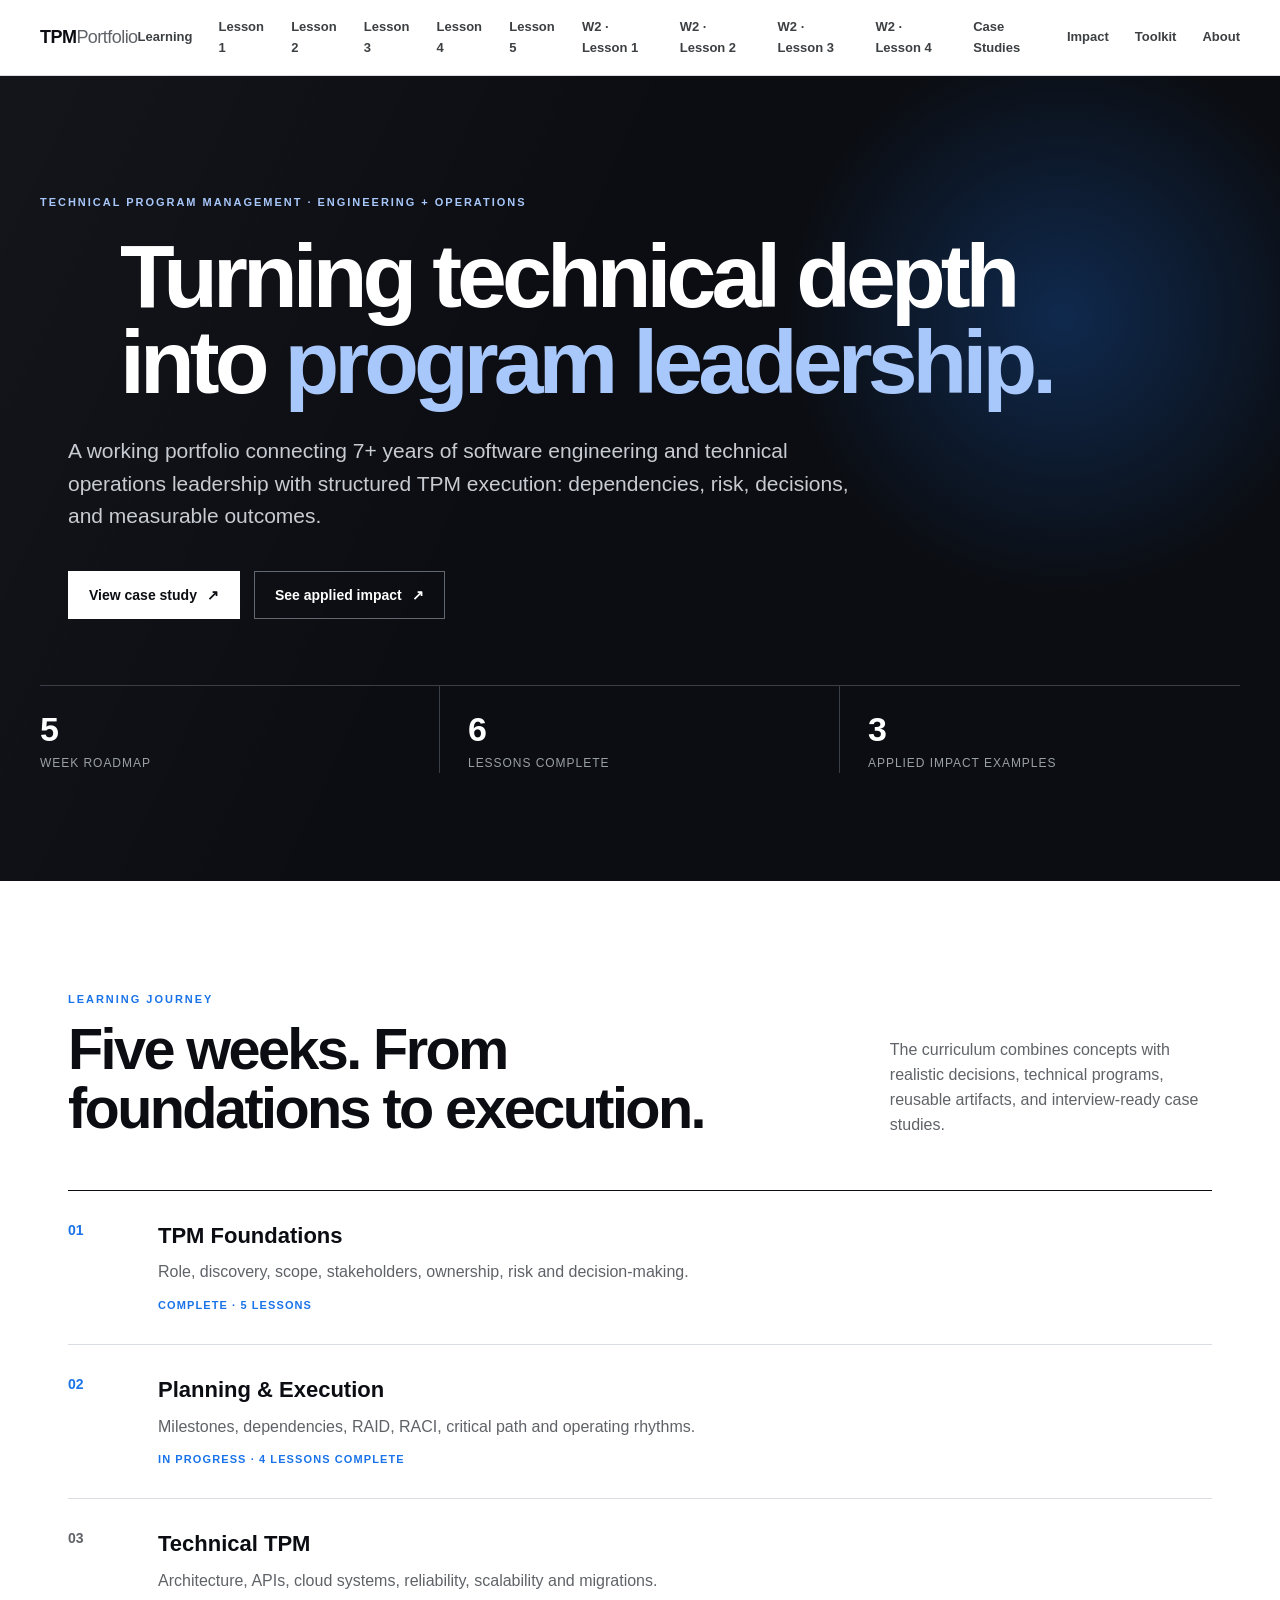
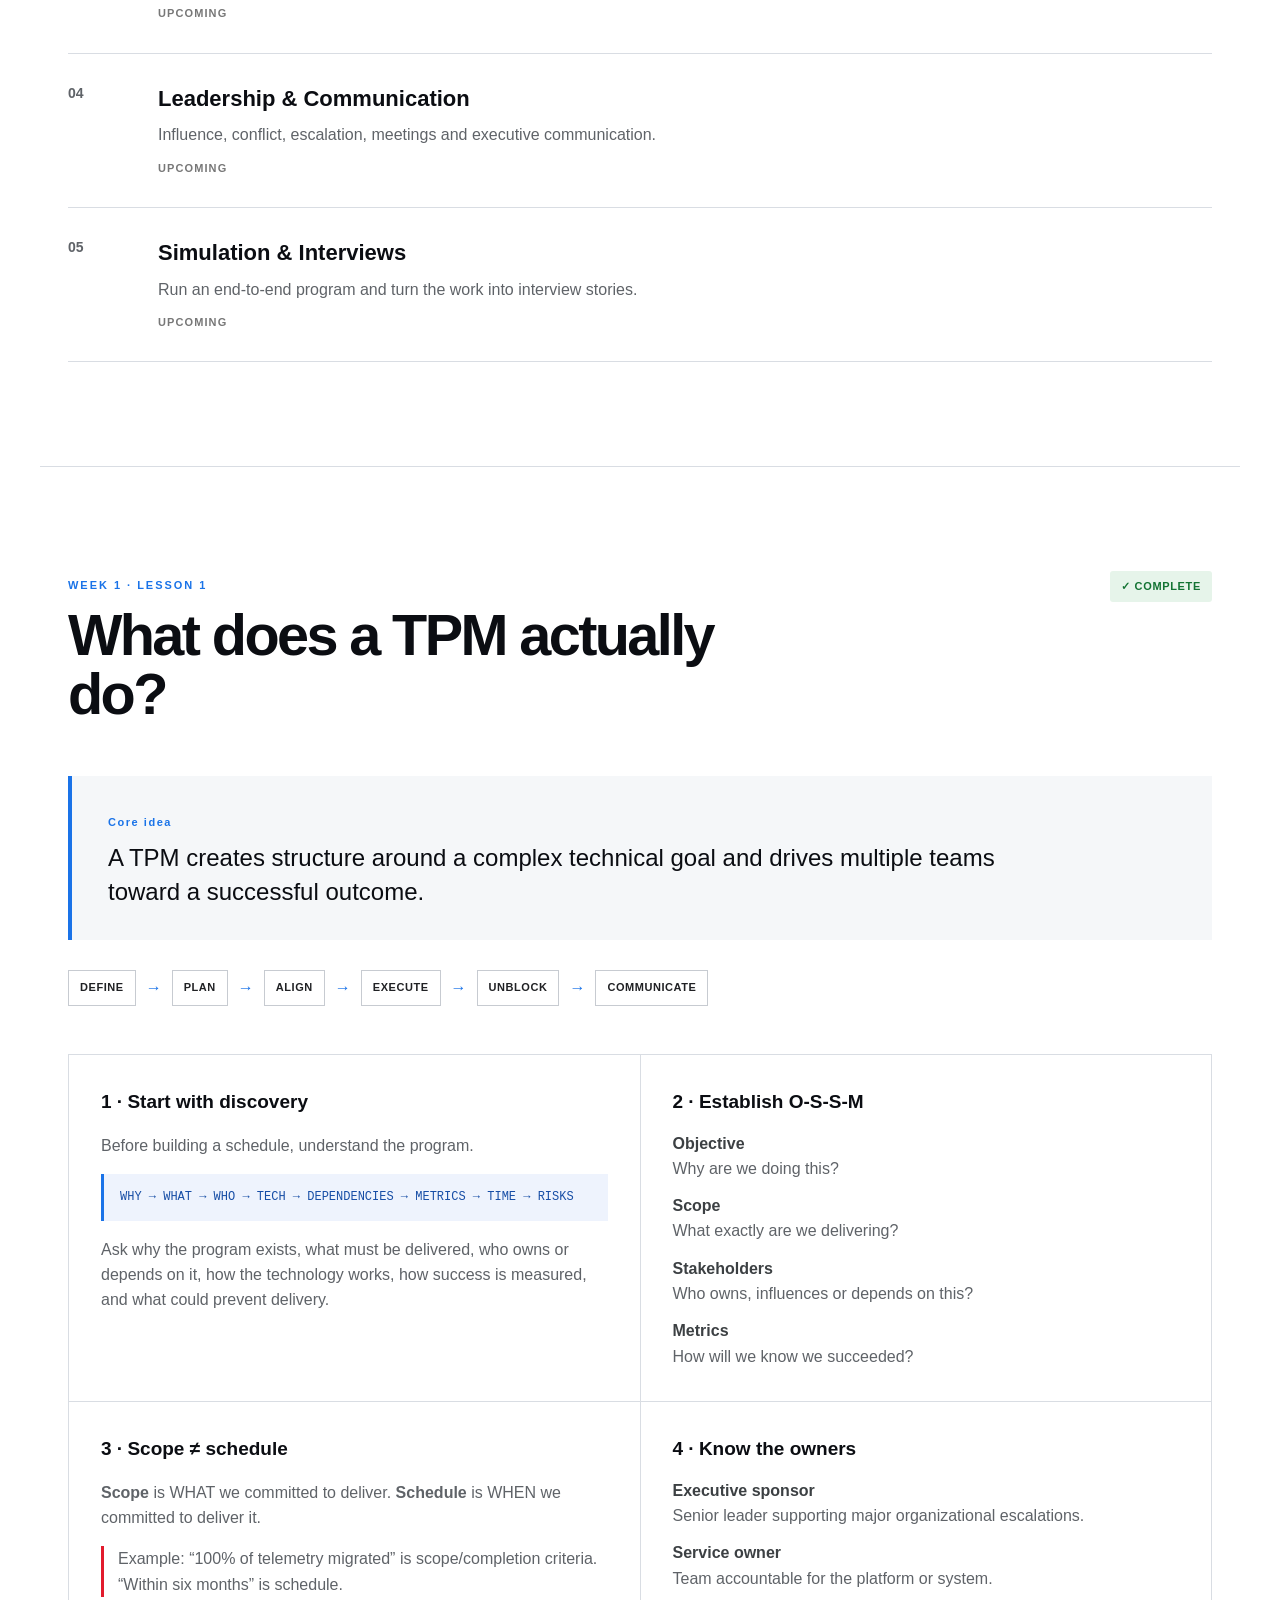
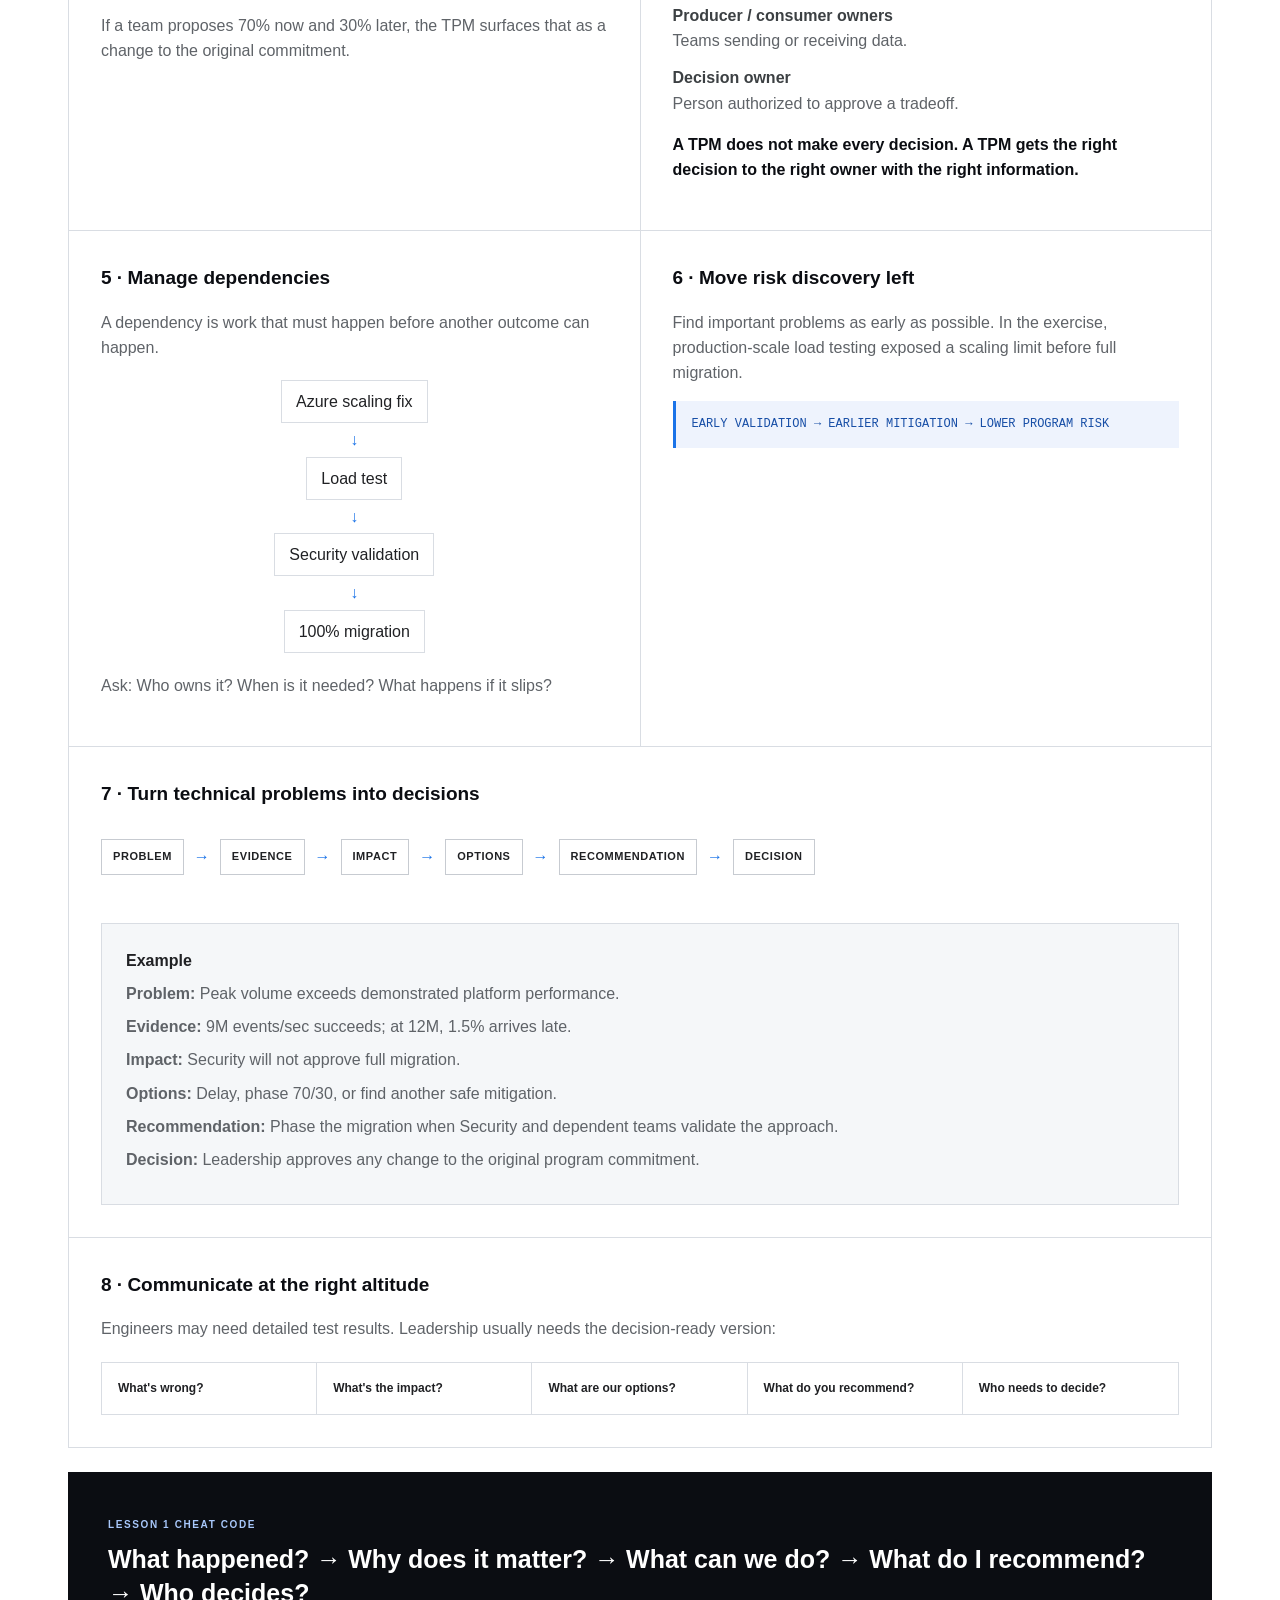
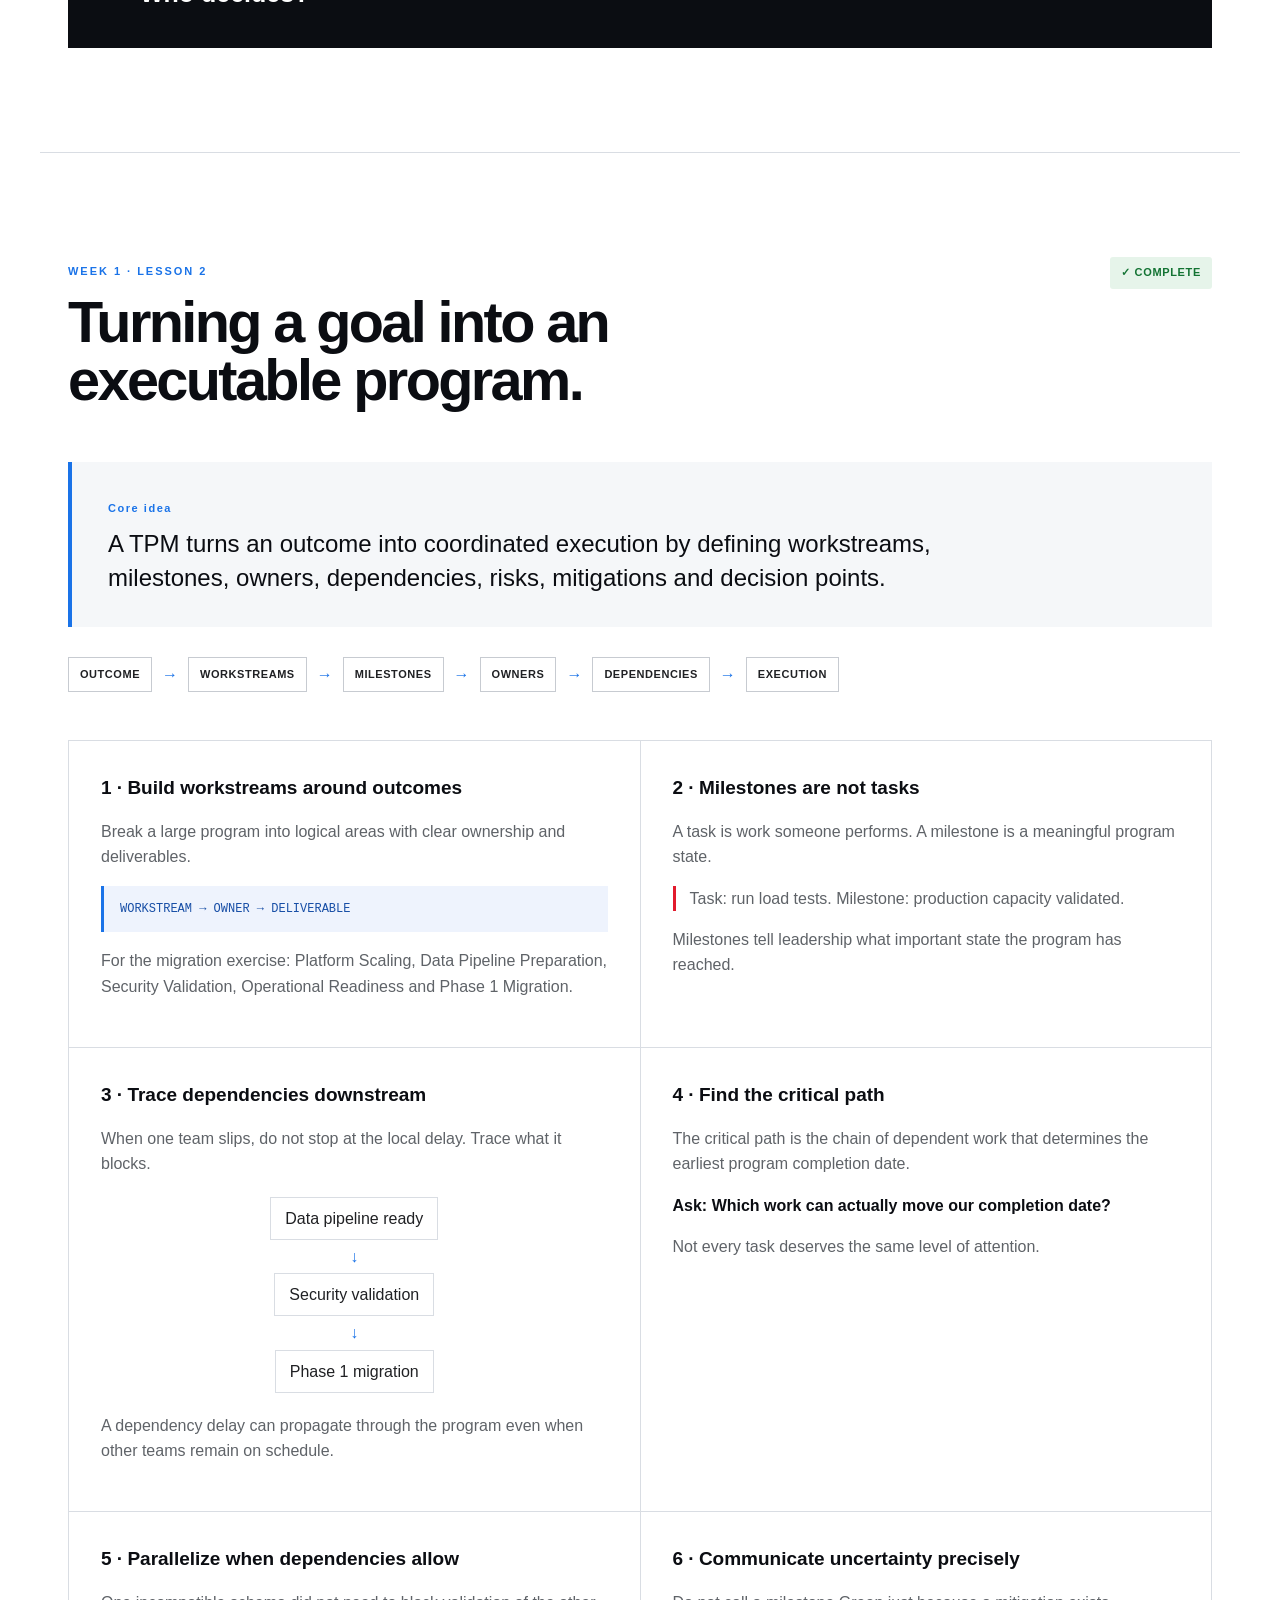
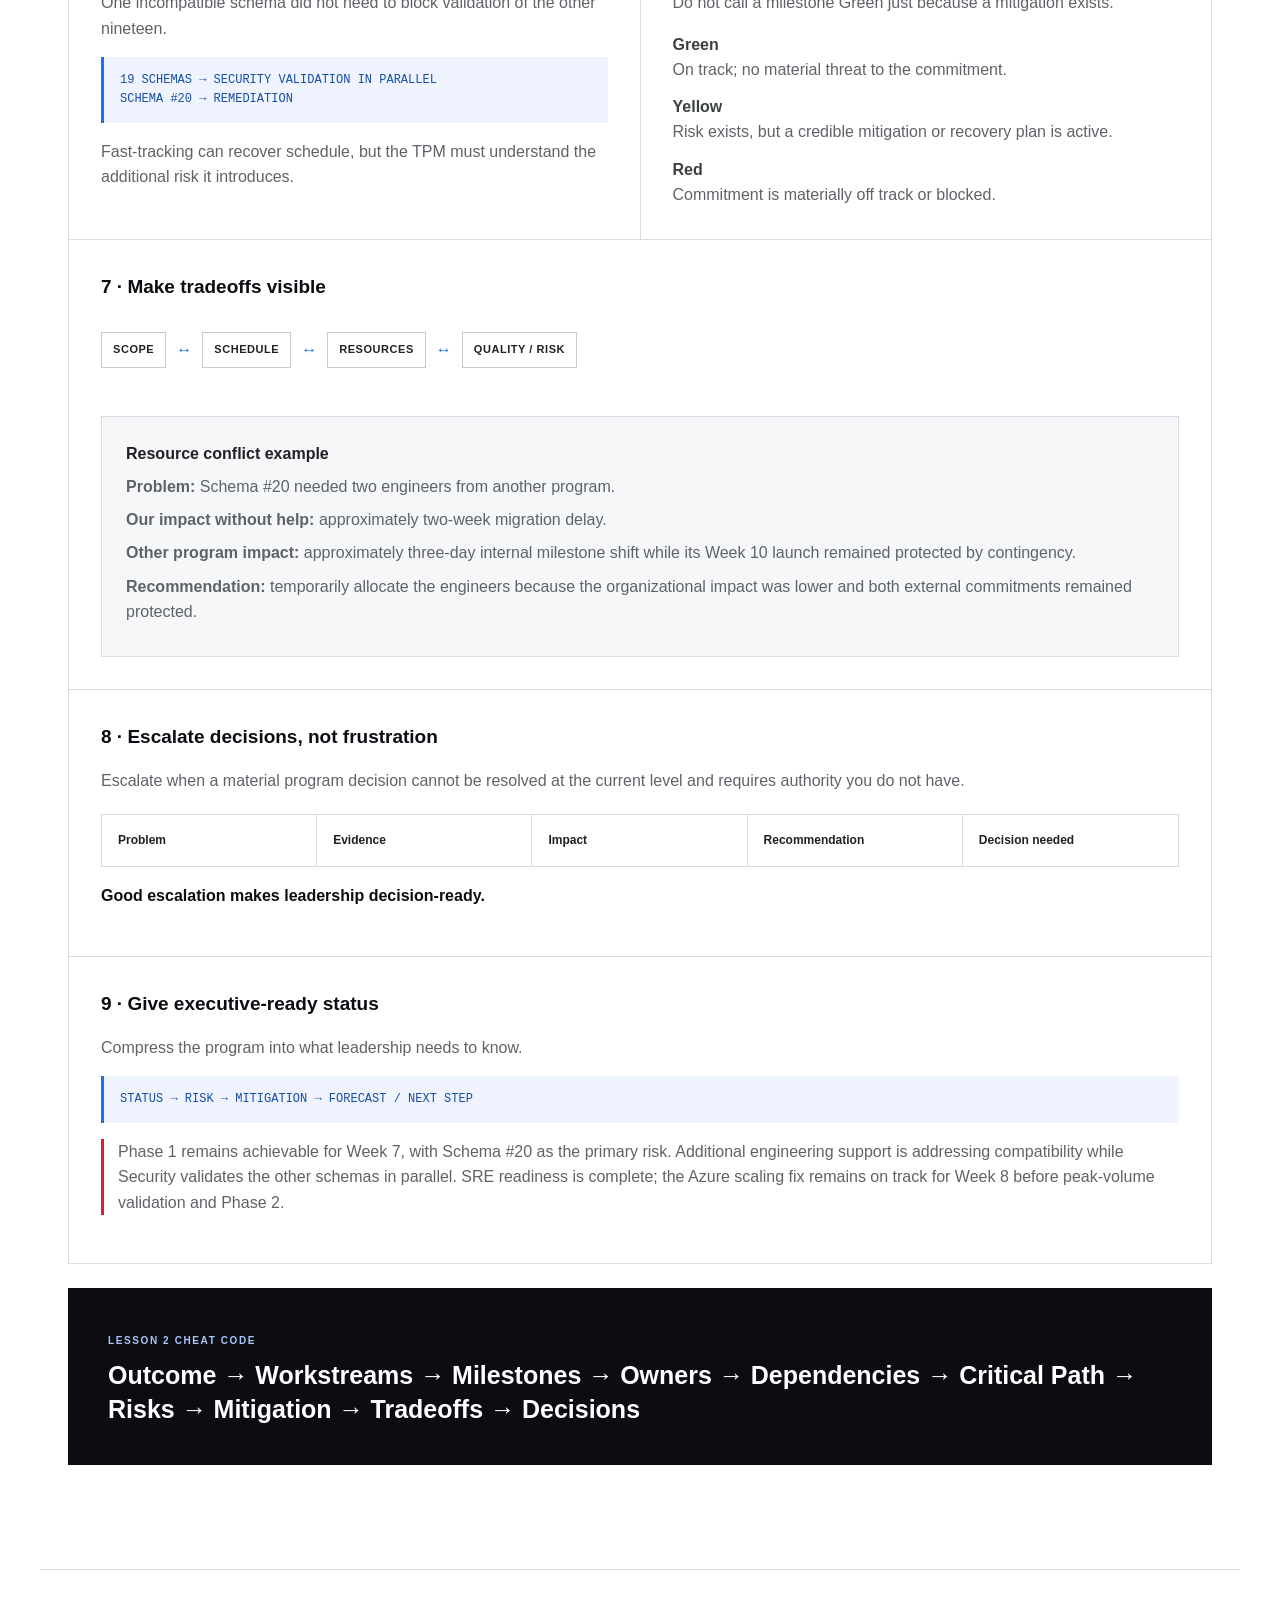
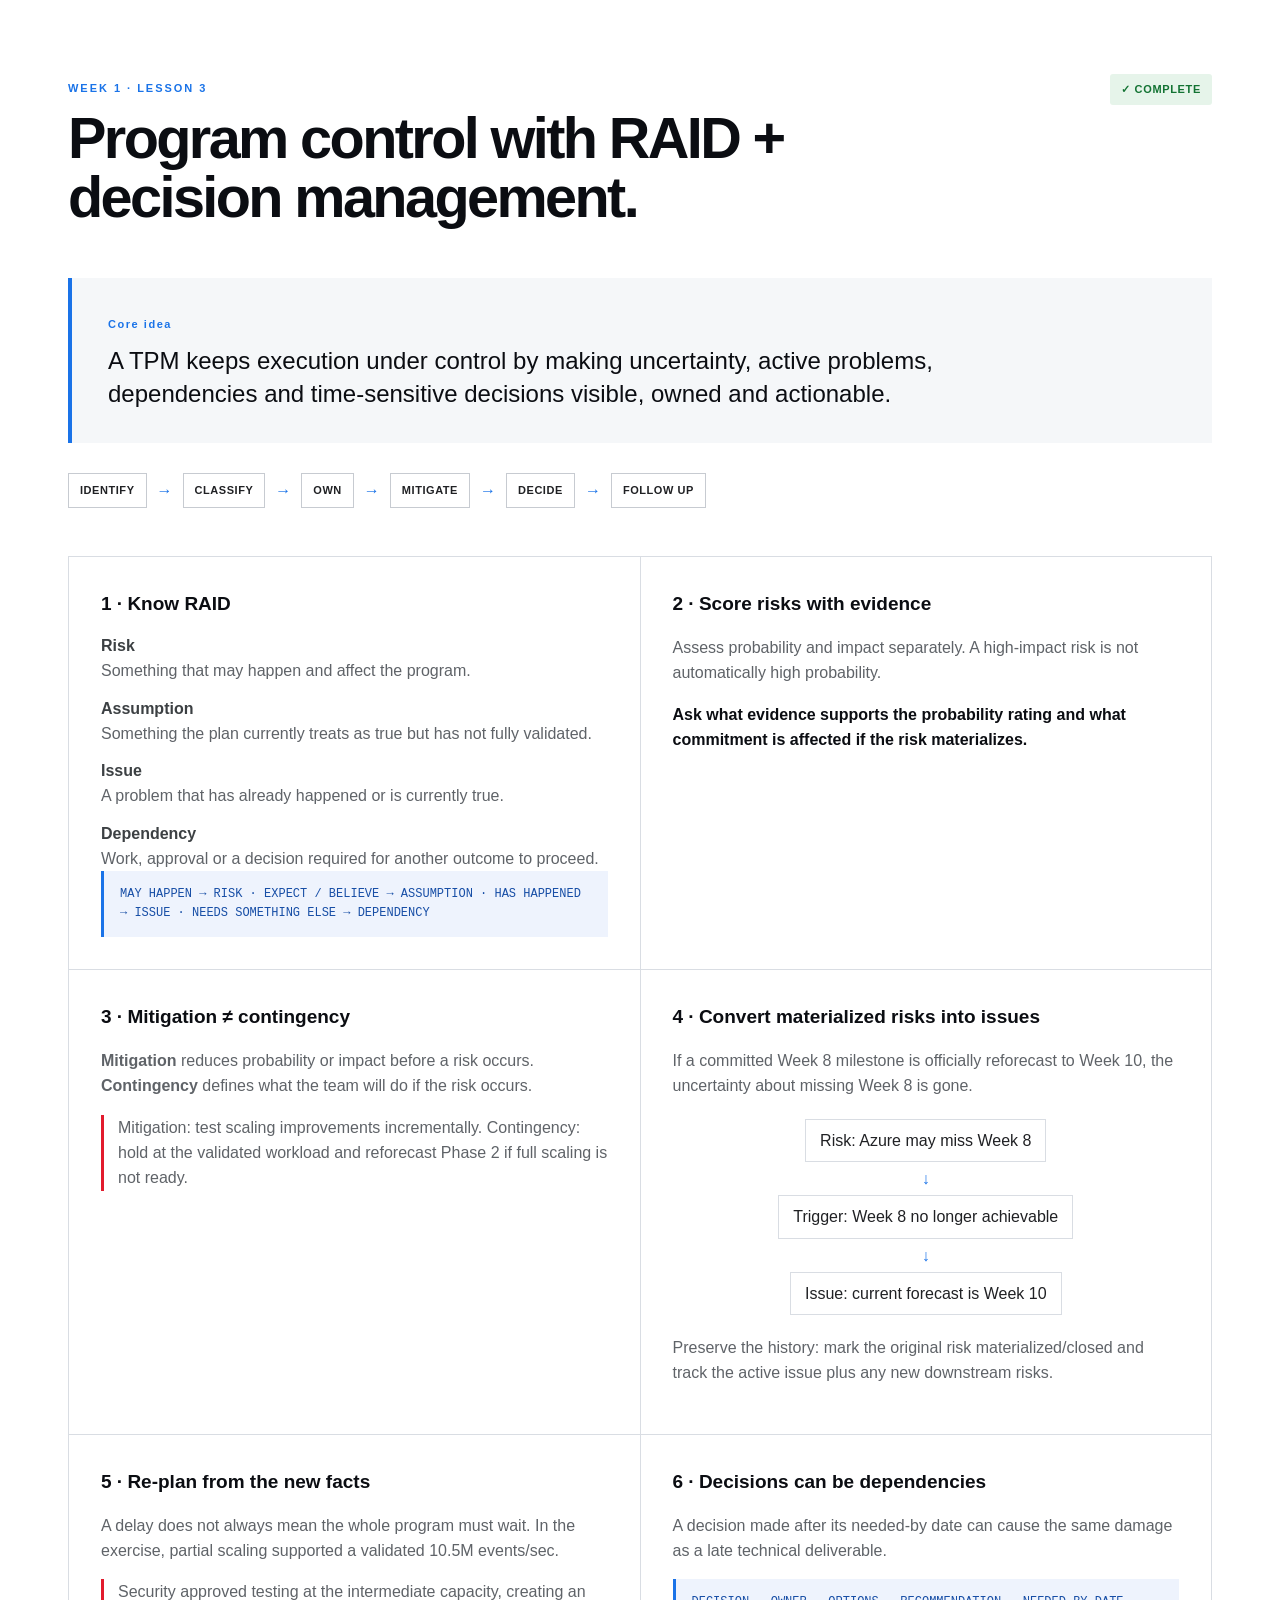
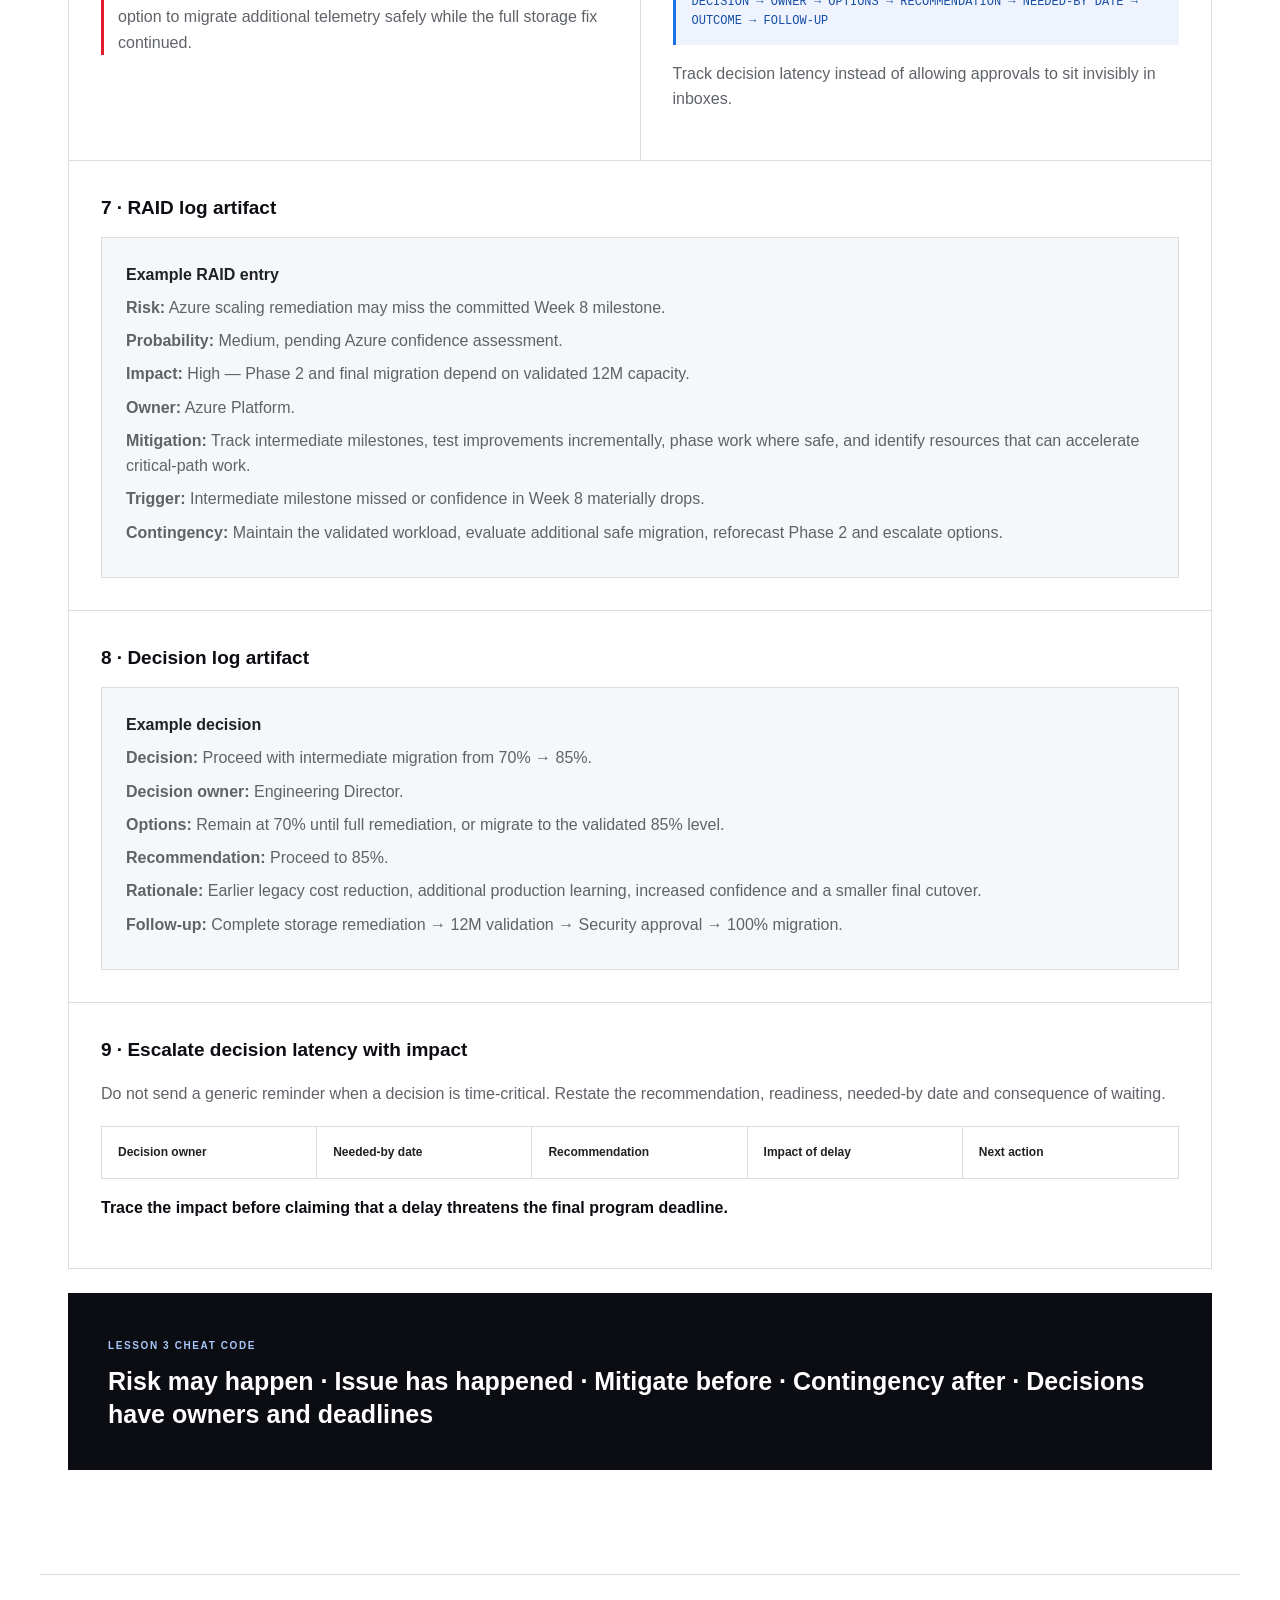
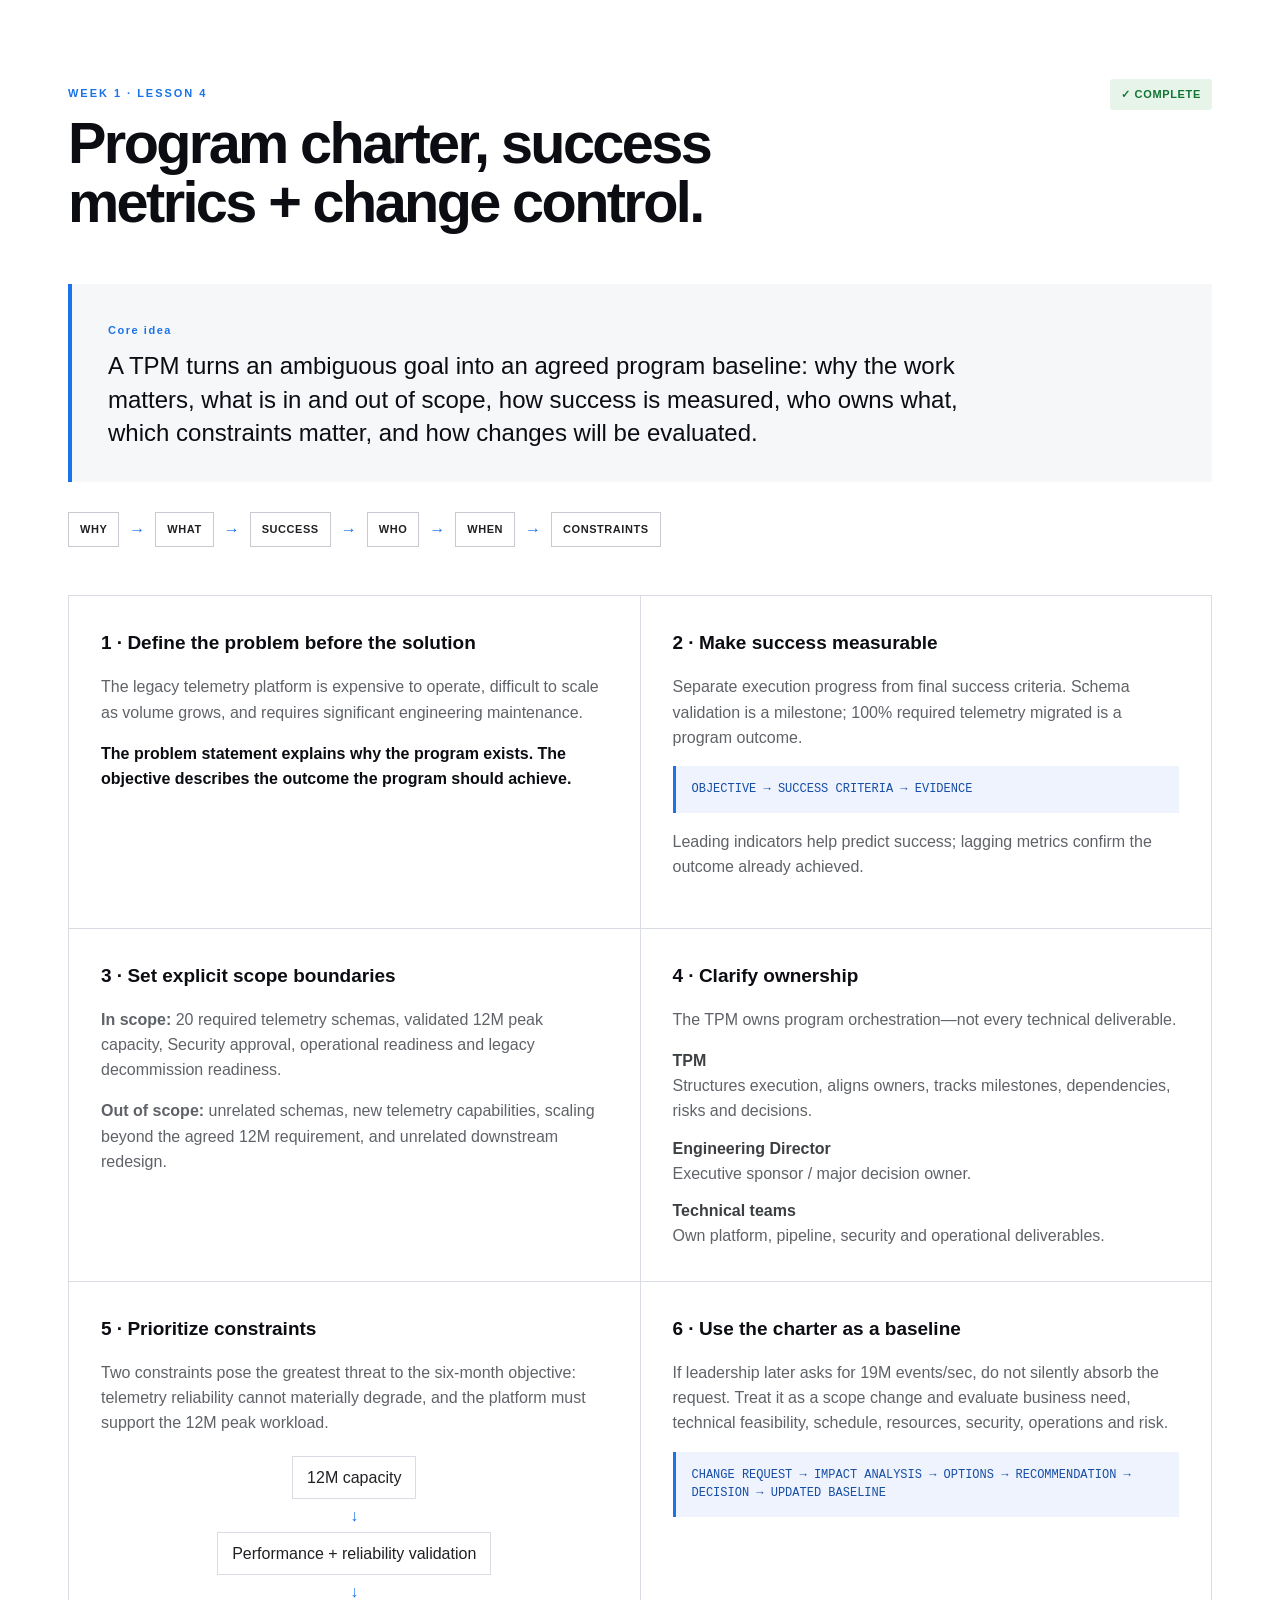
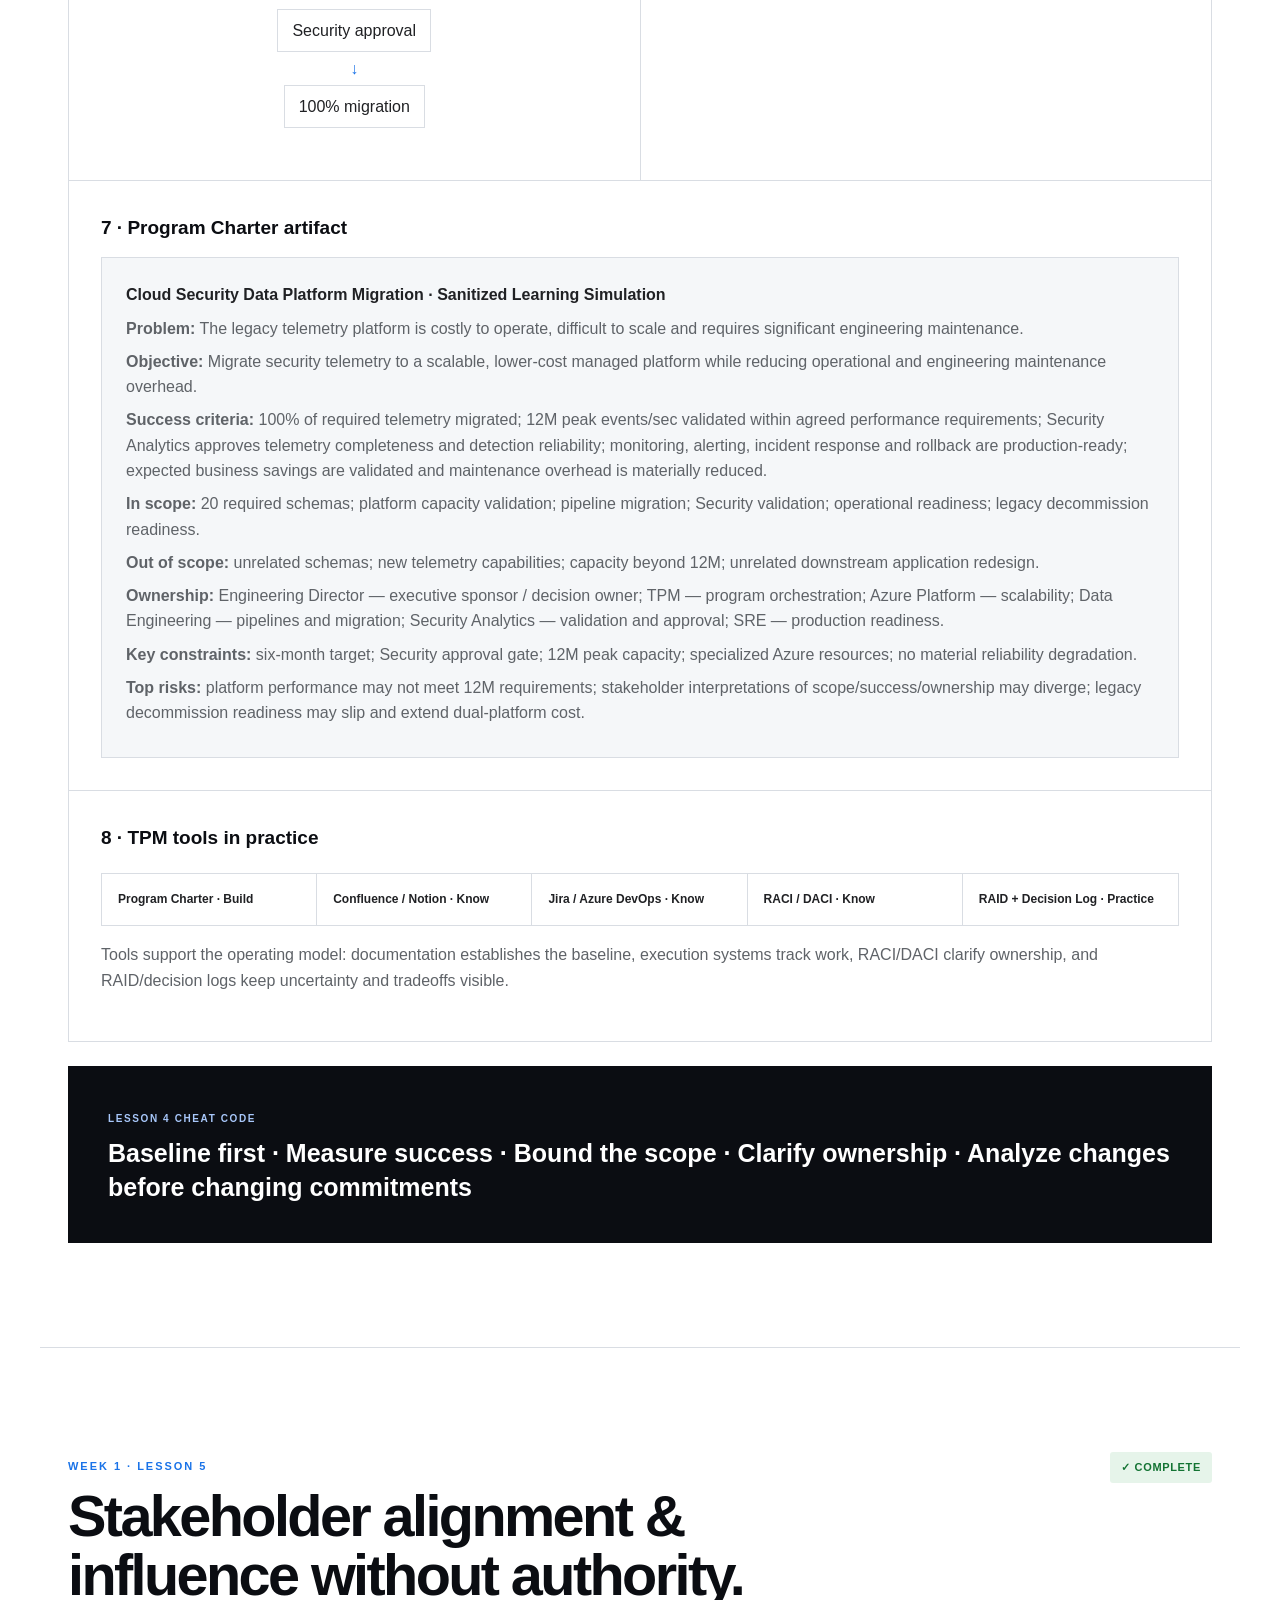
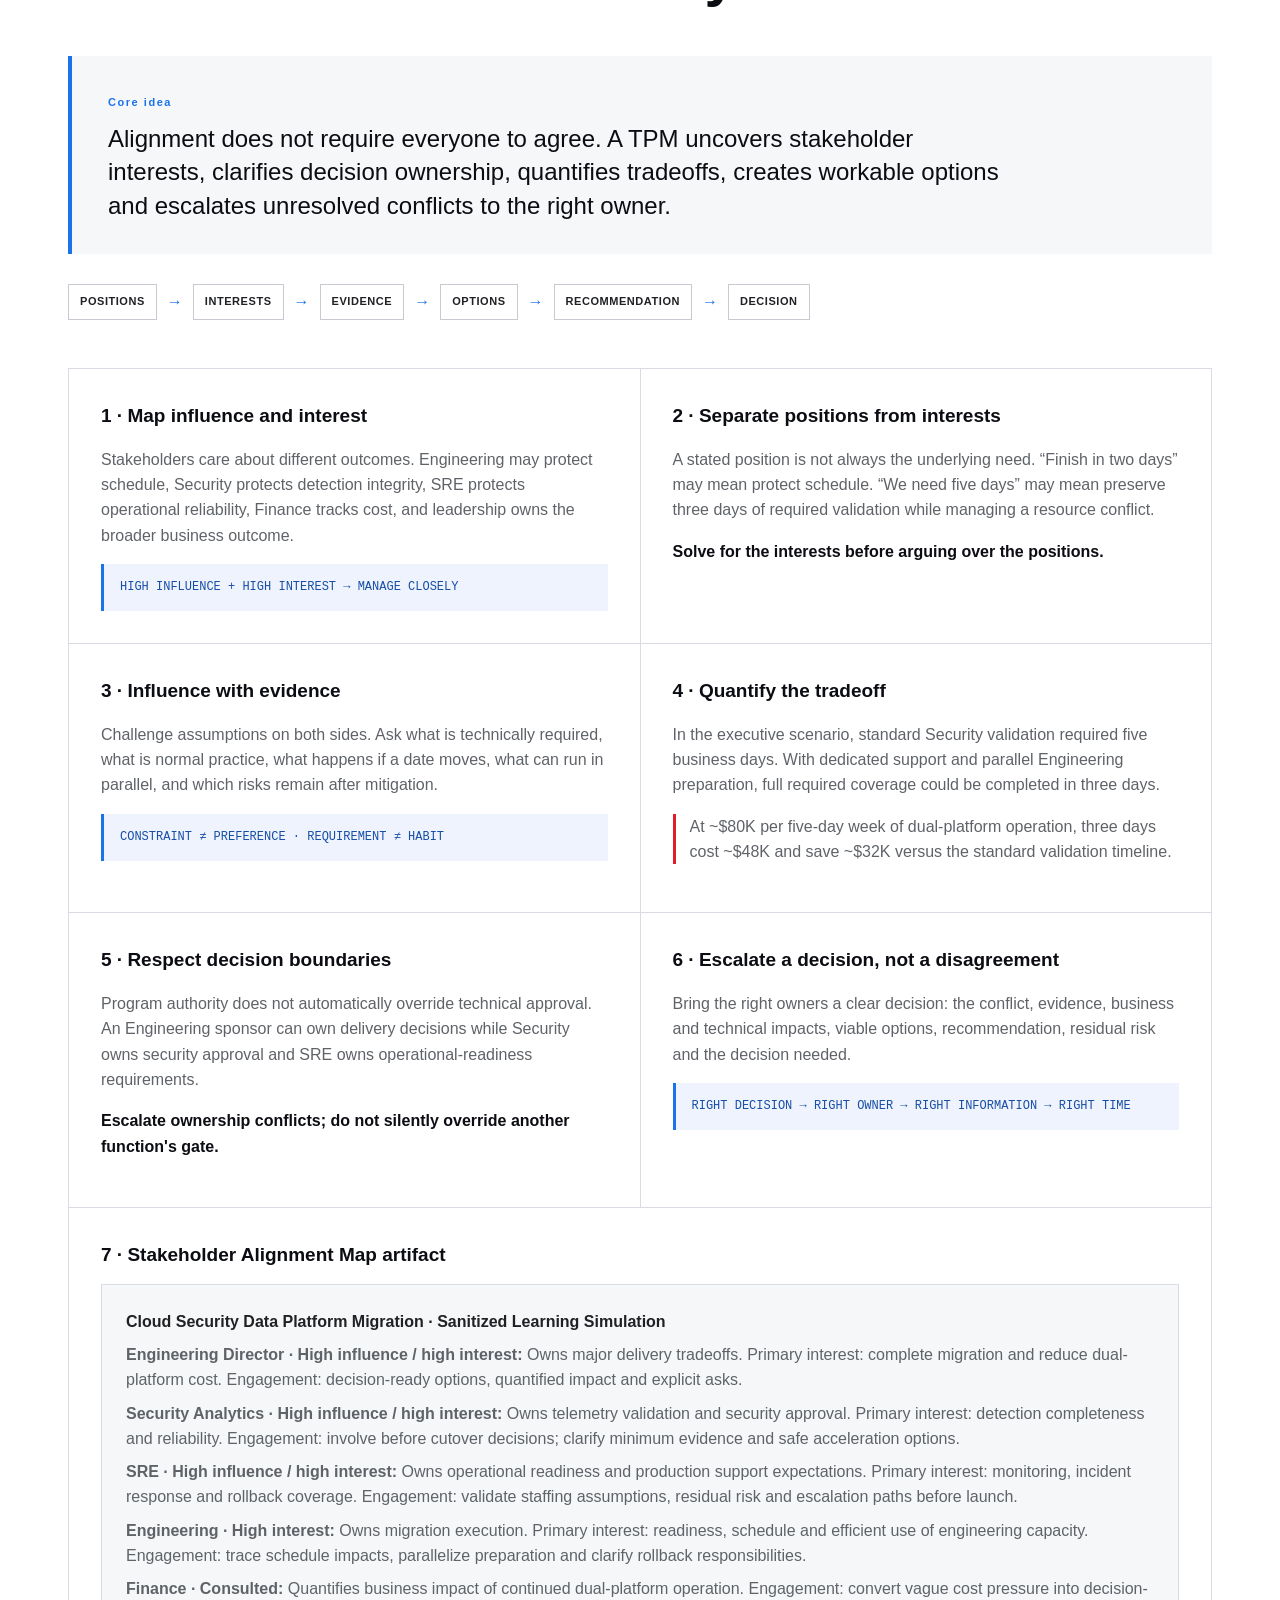
==== index.html @ 7ab6e041 "Initial TPM portfolio website" ====
<!doctype html><html lang="en"><head><meta charset="utf-8"><meta name="viewport" content="width=device-width,initial-scale=1"><meta name="description" content="Technical Program Management learning portfolio: lessons, case studies, and reusable TPM tools."><title>TPM Learning Portfolio</title><link rel="stylesheet" href="styles.css"></head><body>
<header class="nav"><a class="brand" href="#top">TPM<span>Portfolio</span></a><nav><a href="#journey">Learning</a><a href="#lesson1">Lesson 1</a><a href="#lesson2">Lesson 2</a><a href="#lesson3">Lesson 3</a><a href="#lesson4">Lesson 4</a><a href="#lesson5">Lesson 5</a><a href="#week2lesson1">W2 · Lesson 1</a><a href="#week2lesson2">W2 · Lesson 2</a><a href="#week2lesson3">W2 · Lesson 3</a><a href="#week2lesson4">W2 · Lesson 4</a><a href="#cases">Case Studies</a><a href="#impact">Impact</a><a href="#toolkit">Toolkit</a><a href="#about">About</a></nav></header>
<main id="top">
<section class="hero"><div class="eyebrow">TECHNICAL PROGRAM MANAGEMENT · ENGINEERING + OPERATIONS</div><h1>Turning technical depth into <em>program leadership.</em></h1><p class="lead">A working portfolio connecting 7+ years of software engineering and technical operations leadership with structured TPM execution: dependencies, risk, decisions, and measurable outcomes.</p><div class="actions"><a class="btn primary" href="#cases">View case study</a><a class="btn" href="#impact">See applied impact</a></div><div class="stats"><div><b>5</b><span>week roadmap</span></div><div><b>6</b><span>lessons complete</span></div><div><b>3</b><span>applied impact examples</span></div></div></section>
<section id="journey" class="section"><div class="section-head"><div><span class="kicker">LEARNING JOURNEY</span><h2>Five weeks. From foundations to execution.</h2></div><p>The curriculum combines concepts with realistic decisions, technical programs, reusable artifacts, and interview-ready case studies.</p></div><div class="weeks">
<article class="week active"><span>01</span><div><h3>TPM Foundations</h3><p>Role, discovery, scope, stakeholders, ownership, risk and decision-making.</p><small>COMPLETE · 5 LESSONS</small></div></article>
<article class="week active"><span>02</span><div><h3>Planning & Execution</h3><p>Milestones, dependencies, RAID, RACI, critical path and operating rhythms.</p><small>IN PROGRESS · 4 LESSONS COMPLETE</small></div></article>
<article class="week"><span>03</span><div><h3>Technical TPM</h3><p>Architecture, APIs, cloud systems, reliability, scalability and migrations.</p><small>UPCOMING</small></div></article>
<article class="week"><span>04</span><div><h3>Leadership & Communication</h3><p>Influence, conflict, escalation, meetings and executive communication.</p><small>UPCOMING</small></div></article>
<article class="week"><span>05</span><div><h3>Simulation & Interviews</h3><p>Run an end-to-end program and turn the work into interview stories.</p><small>UPCOMING</small></div></article></div></section>
<section id="lesson1" class="section lesson"><div class="section-head"><div><span class="kicker">WEEK 1 · LESSON 1</span><h2>What does a TPM actually do?</h2></div><span class="complete">✓ COMPLETE</span></div><div class="callout"><strong>Core idea</strong><p>A TPM creates structure around a complex technical goal and drives multiple teams toward a successful outcome.</p></div><div class="flow"><span>DEFINE</span><i>→</i><span>PLAN</span><i>→</i><span>ALIGN</span><i>→</i><span>EXECUTE</span><i>→</i><span>UNBLOCK</span><i>→</i><span>COMMUNICATE</span></div>
<div class="lesson-grid"><article><h3>1 · Start with discovery</h3><p>Before building a schedule, understand the program.</p><div class="memory">WHY → WHAT → WHO → TECH → DEPENDENCIES → METRICS → TIME → RISKS</div><p>Ask why the program exists, what must be delivered, who owns or depends on it, how the technology works, how success is measured, and what could prevent delivery.</p></article><article><h3>2 · Establish O-S-S-M</h3><dl><dt>Objective</dt><dd>Why are we doing this?</dd><dt>Scope</dt><dd>What exactly are we delivering?</dd><dt>Stakeholders</dt><dd>Who owns, influences or depends on this?</dd><dt>Metrics</dt><dd>How will we know we succeeded?</dd></dl></article><article><h3>3 · Scope ≠ schedule</h3><p><b>Scope</b> is WHAT we committed to deliver. <b>Schedule</b> is WHEN we committed to deliver it.</p><p class="example">Example: “100% of telemetry migrated” is scope/completion criteria. “Within six months” is schedule.</p><p>If a team proposes 70% now and 30% later, the TPM surfaces that as a change to the original commitment.</p></article><article><h3>4 · Know the owners</h3><dl><dt>Executive sponsor</dt><dd>Senior leader supporting major organizational escalations.</dd><dt>Service owner</dt><dd>Team accountable for the platform or system.</dd><dt>Producer / consumer owners</dt><dd>Teams sending or receiving data.</dd><dt>Decision owner</dt><dd>Person authorized to approve a tradeoff.</dd></dl><p class="rule">A TPM does not make every decision. A TPM gets the right decision to the right owner with the right information.</p></article><article><h3>5 · Manage dependencies</h3><p>A dependency is work that must happen before another outcome can happen.</p><div class="stack"><span>Azure scaling fix</span><b>↓</b><span>Load test</span><b>↓</b><span>Security validation</span><b>↓</b><span>100% migration</span></div><p>Ask: Who owns it? When is it needed? What happens if it slips?</p></article><article><h3>6 · Move risk discovery left</h3><p>Find important problems as early as possible. In the exercise, production-scale load testing exposed a scaling limit before full migration.</p><div class="memory">EARLY VALIDATION → EARLIER MITIGATION → LOWER PROGRAM RISK</div></article><article class="wide"><h3>7 · Turn technical problems into decisions</h3><div class="decision-flow"><span>PROBLEM</span><i>→</i><span>EVIDENCE</span><i>→</i><span>IMPACT</span><i>→</i><span>OPTIONS</span><i>→</i><span>RECOMMENDATION</span><i>→</i><span>DECISION</span></div><div class="example-box"><b>Example</b><p><strong>Problem:</strong> Peak volume exceeds demonstrated platform performance.</p><p><strong>Evidence:</strong> 9M events/sec succeeds; at 12M, 1.5% arrives late.</p><p><strong>Impact:</strong> Security will not approve full migration.</p><p><strong>Options:</strong> Delay, phase 70/30, or find another safe mitigation.</p><p><strong>Recommendation:</strong> Phase the migration when Security and dependent teams validate the approach.</p><p><strong>Decision:</strong> Leadership approves any change to the original program commitment.</p></div></article><article class="wide"><h3>8 · Communicate at the right altitude</h3><p>Engineers may need detailed test results. Leadership usually needs the decision-ready version:</p><div class="five"><span>What's wrong?</span><span>What's the impact?</span><span>What are our options?</span><span>What do you recommend?</span><span>Who needs to decide?</span></div></article></div>
<div class="cheat"><span>LESSON 1 CHEAT CODE</span><h3>What happened? → Why does it matter? → What can we do? → What do I recommend? → Who decides?</h3></div></section>

<section id="lesson2" class="section lesson"><div class="section-head"><div><span class="kicker">WEEK 1 · LESSON 2</span><h2>Turning a goal into an executable program.</h2></div><span class="complete">✓ COMPLETE</span></div><div class="callout"><strong>Core idea</strong><p>A TPM turns an outcome into coordinated execution by defining workstreams, milestones, owners, dependencies, risks, mitigations and decision points.</p></div><div class="flow"><span>OUTCOME</span><i>→</i><span>WORKSTREAMS</span><i>→</i><span>MILESTONES</span><i>→</i><span>OWNERS</span><i>→</i><span>DEPENDENCIES</span><i>→</i><span>EXECUTION</span></div>
<div class="lesson-grid"><article><h3>1 · Build workstreams around outcomes</h3><p>Break a large program into logical areas with clear ownership and deliverables.</p><div class="memory">WORKSTREAM → OWNER → DELIVERABLE</div><p>For the migration exercise: Platform Scaling, Data Pipeline Preparation, Security Validation, Operational Readiness and Phase 1 Migration.</p></article><article><h3>2 · Milestones are not tasks</h3><p>A task is work someone performs. A milestone is a meaningful program state.</p><p class="example">Task: run load tests. Milestone: production capacity validated.</p><p>Milestones tell leadership what important state the program has reached.</p></article><article><h3>3 · Trace dependencies downstream</h3><p>When one team slips, do not stop at the local delay. Trace what it blocks.</p><div class="stack"><span>Data pipeline ready</span><b>↓</b><span>Security validation</span><b>↓</b><span>Phase 1 migration</span></div><p>A dependency delay can propagate through the program even when other teams remain on schedule.</p></article><article><h3>4 · Find the critical path</h3><p>The critical path is the chain of dependent work that determines the earliest program completion date.</p><p class="rule">Ask: Which work can actually move our completion date?</p><p>Not every task deserves the same level of attention.</p></article><article><h3>5 · Parallelize when dependencies allow</h3><p>One incompatible schema did not need to block validation of the other nineteen.</p><div class="memory">19 SCHEMAS → SECURITY VALIDATION IN PARALLEL<br>SCHEMA #20 → REMEDIATION</div><p>Fast-tracking can recover schedule, but the TPM must understand the additional risk it introduces.</p></article><article><h3>6 · Communicate uncertainty precisely</h3><p>Do not call a milestone Green just because a mitigation exists.</p><dl><dt>Green</dt><dd>On track; no material threat to the commitment.</dd><dt>Yellow</dt><dd>Risk exists, but a credible mitigation or recovery plan is active.</dd><dt>Red</dt><dd>Commitment is materially off track or blocked.</dd></dl></article><article class="wide"><h3>7 · Make tradeoffs visible</h3><div class="decision-flow"><span>SCOPE</span><i>↔</i><span>SCHEDULE</span><i>↔</i><span>RESOURCES</span><i>↔</i><span>QUALITY / RISK</span></div><div class="example-box"><b>Resource conflict example</b><p><strong>Problem:</strong> Schema #20 needed two engineers from another program.</p><p><strong>Our impact without help:</strong> approximately two-week migration delay.</p><p><strong>Other program impact:</strong> approximately three-day internal milestone shift while its Week 10 launch remained protected by contingency.</p><p><strong>Recommendation:</strong> temporarily allocate the engineers because the organizational impact was lower and both external commitments remained protected.</p></div></article><article class="wide"><h3>8 · Escalate decisions, not frustration</h3><p>Escalate when a material program decision cannot be resolved at the current level and requires authority you do not have.</p><div class="five"><span>Problem</span><span>Evidence</span><span>Impact</span><span>Recommendation</span><span>Decision needed</span></div><p class="rule">Good escalation makes leadership decision-ready.</p></article><article class="wide"><h3>9 · Give executive-ready status</h3><p>Compress the program into what leadership needs to know.</p><div class="memory">STATUS → RISK → MITIGATION → FORECAST / NEXT STEP</div><p class="example">Phase 1 remains achievable for Week 7, with Schema #20 as the primary risk. Additional engineering support is addressing compatibility while Security validates the other schemas in parallel. SRE readiness is complete; the Azure scaling fix remains on track for Week 8 before peak-volume validation and Phase 2.</p></article></div>
<div class="cheat"><span>LESSON 2 CHEAT CODE</span><h3>Outcome → Workstreams → Milestones → Owners → Dependencies → Critical Path → Risks → Mitigation → Tradeoffs → Decisions</h3></div></section>

<section id="lesson3" class="section lesson"><div class="section-head"><div><span class="kicker">WEEK 1 · LESSON 3</span><h2>Program control with RAID + decision management.</h2></div><span class="complete">✓ COMPLETE</span></div><div class="callout"><strong>Core idea</strong><p>A TPM keeps execution under control by making uncertainty, active problems, dependencies and time-sensitive decisions visible, owned and actionable.</p></div><div class="flow"><span>IDENTIFY</span><i>→</i><span>CLASSIFY</span><i>→</i><span>OWN</span><i>→</i><span>MITIGATE</span><i>→</i><span>DECIDE</span><i>→</i><span>FOLLOW UP</span></div>
<div class="lesson-grid"><article><h3>1 · Know RAID</h3><dl><dt>Risk</dt><dd>Something that may happen and affect the program.</dd><dt>Assumption</dt><dd>Something the plan currently treats as true but has not fully validated.</dd><dt>Issue</dt><dd>A problem that has already happened or is currently true.</dd><dt>Dependency</dt><dd>Work, approval or a decision required for another outcome to proceed.</dd></dl><div class="memory">MAY HAPPEN → RISK · EXPECT / BELIEVE → ASSUMPTION · HAS HAPPENED → ISSUE · NEEDS SOMETHING ELSE → DEPENDENCY</div></article><article><h3>2 · Score risks with evidence</h3><p>Assess probability and impact separately. A high-impact risk is not automatically high probability.</p><p class="rule">Ask what evidence supports the probability rating and what commitment is affected if the risk materializes.</p></article><article><h3>3 · Mitigation ≠ contingency</h3><p><b>Mitigation</b> reduces probability or impact before a risk occurs. <b>Contingency</b> defines what the team will do if the risk occurs.</p><p class="example">Mitigation: test scaling improvements incrementally. Contingency: hold at the validated workload and reforecast Phase 2 if full scaling is not ready.</p></article><article><h3>4 · Convert materialized risks into issues</h3><p>If a committed Week 8 milestone is officially reforecast to Week 10, the uncertainty about missing Week 8 is gone.</p><div class="stack"><span>Risk: Azure may miss Week 8</span><b>↓</b><span>Trigger: Week 8 no longer achievable</span><b>↓</b><span>Issue: current forecast is Week 10</span></div><p>Preserve the history: mark the original risk materialized/closed and track the active issue plus any new downstream risks.</p></article><article><h3>5 · Re-plan from the new facts</h3><p>A delay does not always mean the whole program must wait. In the exercise, partial scaling supported a validated 10.5M events/sec.</p><p class="example">Security approved testing at the intermediate capacity, creating an option to migrate additional telemetry safely while the full storage fix continued.</p></article><article><h3>6 · Decisions can be dependencies</h3><p>A decision made after its needed-by date can cause the same damage as a late technical deliverable.</p><div class="memory">DECISION → OWNER → OPTIONS → RECOMMENDATION → NEEDED-BY DATE → OUTCOME → FOLLOW-UP</div><p>Track decision latency instead of allowing approvals to sit invisibly in inboxes.</p></article><article class="wide"><h3>7 · RAID log artifact</h3><div class="example-box"><b>Example RAID entry</b><p><strong>Risk:</strong> Azure scaling remediation may miss the committed Week 8 milestone.</p><p><strong>Probability:</strong> Medium, pending Azure confidence assessment.</p><p><strong>Impact:</strong> High — Phase 2 and final migration depend on validated 12M capacity.</p><p><strong>Owner:</strong> Azure Platform.</p><p><strong>Mitigation:</strong> Track intermediate milestones, test improvements incrementally, phase work where safe, and identify resources that can accelerate critical-path work.</p><p><strong>Trigger:</strong> Intermediate milestone missed or confidence in Week 8 materially drops.</p><p><strong>Contingency:</strong> Maintain the validated workload, evaluate additional safe migration, reforecast Phase 2 and escalate options.</p></div></article><article class="wide"><h3>8 · Decision log artifact</h3><div class="example-box"><b>Example decision</b><p><strong>Decision:</strong> Proceed with intermediate migration from 70% → 85%.</p><p><strong>Decision owner:</strong> Engineering Director.</p><p><strong>Options:</strong> Remain at 70% until full remediation, or migrate to the validated 85% level.</p><p><strong>Recommendation:</strong> Proceed to 85%.</p><p><strong>Rationale:</strong> Earlier legacy cost reduction, additional production learning, increased confidence and a smaller final cutover.</p><p><strong>Follow-up:</strong> Complete storage remediation → 12M validation → Security approval → 100% migration.</p></div></article><article class="wide"><h3>9 · Escalate decision latency with impact</h3><p>Do not send a generic reminder when a decision is time-critical. Restate the recommendation, readiness, needed-by date and consequence of waiting.</p><div class="five"><span>Decision owner</span><span>Needed-by date</span><span>Recommendation</span><span>Impact of delay</span><span>Next action</span></div><p class="rule">Trace the impact before claiming that a delay threatens the final program deadline.</p></article></div>
<div class="cheat"><span>LESSON 3 CHEAT CODE</span><h3>Risk may happen · Issue has happened · Mitigate before · Contingency after · Decisions have owners and deadlines</h3></div></section>

<section id="lesson4" class="section lesson"><div class="section-head"><div><span class="kicker">WEEK 1 · LESSON 4</span><h2>Program charter, success metrics + change control.</h2></div><span class="complete">✓ COMPLETE</span></div><div class="callout"><strong>Core idea</strong><p>A TPM turns an ambiguous goal into an agreed program baseline: why the work matters, what is in and out of scope, how success is measured, who owns what, which constraints matter, and how changes will be evaluated.</p></div><div class="flow"><span>WHY</span><i>→</i><span>WHAT</span><i>→</i><span>SUCCESS</span><i>→</i><span>WHO</span><i>→</i><span>WHEN</span><i>→</i><span>CONSTRAINTS</span></div>
<div class="lesson-grid"><article><h3>1 · Define the problem before the solution</h3><p>The legacy telemetry platform is expensive to operate, difficult to scale as volume grows, and requires significant engineering maintenance.</p><p class="rule">The problem statement explains why the program exists. The objective describes the outcome the program should achieve.</p></article><article><h3>2 · Make success measurable</h3><p>Separate execution progress from final success criteria. Schema validation is a milestone; 100% required telemetry migrated is a program outcome.</p><div class="memory">OBJECTIVE → SUCCESS CRITERIA → EVIDENCE</div><p>Leading indicators help predict success; lagging metrics confirm the outcome already achieved.</p></article><article><h3>3 · Set explicit scope boundaries</h3><p><b>In scope:</b> 20 required telemetry schemas, validated 12M peak capacity, Security approval, operational readiness and legacy decommission readiness.</p><p><b>Out of scope:</b> unrelated schemas, new telemetry capabilities, scaling beyond the agreed 12M requirement, and unrelated downstream redesign.</p></article><article><h3>4 · Clarify ownership</h3><p>The TPM owns program orchestration—not every technical deliverable.</p><dl><dt>TPM</dt><dd>Structures execution, aligns owners, tracks milestones, dependencies, risks and decisions.</dd><dt>Engineering Director</dt><dd>Executive sponsor / major decision owner.</dd><dt>Technical teams</dt><dd>Own platform, pipeline, security and operational deliverables.</dd></dl></article><article><h3>5 · Prioritize constraints</h3><p>Two constraints pose the greatest threat to the six-month objective: telemetry reliability cannot materially degrade, and the platform must support the 12M peak workload.</p><div class="stack"><span>12M capacity</span><b>↓</b><span>Performance + reliability validation</span><b>↓</b><span>Security approval</span><b>↓</b><span>100% migration</span></div></article><article><h3>6 · Use the charter as a baseline</h3><p>If leadership later asks for 19M events/sec, do not silently absorb the request. Treat it as a scope change and evaluate business need, technical feasibility, schedule, resources, security, operations and risk.</p><div class="memory">CHANGE REQUEST → IMPACT ANALYSIS → OPTIONS → RECOMMENDATION → DECISION → UPDATED BASELINE</div></article>
<article class="wide"><h3>7 · Program Charter artifact</h3><div class="example-box"><b>Cloud Security Data Platform Migration · Sanitized Learning Simulation</b><p><strong>Problem:</strong> The legacy telemetry platform is costly to operate, difficult to scale and requires significant engineering maintenance.</p><p><strong>Objective:</strong> Migrate security telemetry to a scalable, lower-cost managed platform while reducing operational and engineering maintenance overhead.</p><p><strong>Success criteria:</strong> 100% of required telemetry migrated; 12M peak events/sec validated within agreed performance requirements; Security Analytics approves telemetry completeness and detection reliability; monitoring, alerting, incident response and rollback are production-ready; expected business savings are validated and maintenance overhead is materially reduced.</p><p><strong>In scope:</strong> 20 required schemas; platform capacity validation; pipeline migration; Security validation; operational readiness; legacy decommission readiness.</p><p><strong>Out of scope:</strong> unrelated schemas; new telemetry capabilities; capacity beyond 12M; unrelated downstream application redesign.</p><p><strong>Ownership:</strong> Engineering Director — executive sponsor / decision owner; TPM — program orchestration; Azure Platform — scalability; Data Engineering — pipelines and migration; Security Analytics — validation and approval; SRE — production readiness.</p><p><strong>Key constraints:</strong> six-month target; Security approval gate; 12M peak capacity; specialized Azure resources; no material reliability degradation.</p><p><strong>Top risks:</strong> platform performance may not meet 12M requirements; stakeholder interpretations of scope/success/ownership may diverge; legacy decommission readiness may slip and extend dual-platform cost.</p></div></article>
<article class="wide"><h3>8 · TPM tools in practice</h3><div class="five"><span>Program Charter · Build</span><span>Confluence / Notion · Know</span><span>Jira / Azure DevOps · Know</span><span>RACI / DACI · Know</span><span>RAID + Decision Log · Practice</span></div><p>Tools support the operating model: documentation establishes the baseline, execution systems track work, RACI/DACI clarify ownership, and RAID/decision logs keep uncertainty and tradeoffs visible.</p></article></div>
<div class="cheat"><span>LESSON 4 CHEAT CODE</span><h3>Baseline first · Measure success · Bound the scope · Clarify ownership · Analyze changes before changing commitments</h3></div></section>


<section id="lesson5" class="section lesson"><div class="section-head"><div><span class="kicker">WEEK 1 · LESSON 5</span><h2>Stakeholder alignment & influence without authority.</h2></div><span class="complete">✓ COMPLETE</span></div><div class="callout"><strong>Core idea</strong><p>Alignment does not require everyone to agree. A TPM uncovers stakeholder interests, clarifies decision ownership, quantifies tradeoffs, creates workable options and escalates unresolved conflicts to the right owner.</p></div><div class="flow"><span>POSITIONS</span><i>→</i><span>INTERESTS</span><i>→</i><span>EVIDENCE</span><i>→</i><span>OPTIONS</span><i>→</i><span>RECOMMENDATION</span><i>→</i><span>DECISION</span></div>
<div class="lesson-grid"><article><h3>1 · Map influence and interest</h3><p>Stakeholders care about different outcomes. Engineering may protect schedule, Security protects detection integrity, SRE protects operational reliability, Finance tracks cost, and leadership owns the broader business outcome.</p><div class="memory">HIGH INFLUENCE + HIGH INTEREST → MANAGE CLOSELY</div></article><article><h3>2 · Separate positions from interests</h3><p>A stated position is not always the underlying need. “Finish in two days” may mean protect schedule. “We need five days” may mean preserve three days of required validation while managing a resource conflict.</p><p class="rule">Solve for the interests before arguing over the positions.</p></article><article><h3>3 · Influence with evidence</h3><p>Challenge assumptions on both sides. Ask what is technically required, what is normal practice, what happens if a date moves, what can run in parallel, and which risks remain after mitigation.</p><div class="memory">CONSTRAINT ≠ PREFERENCE · REQUIREMENT ≠ HABIT</div></article><article><h3>4 · Quantify the tradeoff</h3><p>In the executive scenario, standard Security validation required five business days. With dedicated support and parallel Engineering preparation, full required coverage could be completed in three days.</p><p class="example">At ~$80K per five-day week of dual-platform operation, three days cost ~$48K and save ~$32K versus the standard validation timeline.</p></article><article><h3>5 · Respect decision boundaries</h3><p>Program authority does not automatically override technical approval. An Engineering sponsor can own delivery decisions while Security owns security approval and SRE owns operational-readiness requirements.</p><p class="rule">Escalate ownership conflicts; do not silently override another function's gate.</p></article><article><h3>6 · Escalate a decision, not a disagreement</h3><p>Bring the right owners a clear decision: the conflict, evidence, business and technical impacts, viable options, recommendation, residual risk and the decision needed.</p><div class="memory">RIGHT DECISION → RIGHT OWNER → RIGHT INFORMATION → RIGHT TIME</div></article>
<article class="wide"><h3>7 · Stakeholder Alignment Map artifact</h3><div class="example-box"><b>Cloud Security Data Platform Migration · Sanitized Learning Simulation</b><p><strong>Engineering Director · High influence / high interest:</strong> Owns major delivery tradeoffs. Primary interest: complete migration and reduce dual-platform cost. Engagement: decision-ready options, quantified impact and explicit asks.</p><p><strong>Security Analytics · High influence / high interest:</strong> Owns telemetry validation and security approval. Primary interest: detection completeness and reliability. Engagement: involve before cutover decisions; clarify minimum evidence and safe acceleration options.</p><p><strong>SRE · High influence / high interest:</strong> Owns operational readiness and production support expectations. Primary interest: monitoring, incident response and rollback coverage. Engagement: validate staffing assumptions, residual risk and escalation paths before launch.</p><p><strong>Engineering · High interest:</strong> Owns migration execution. Primary interest: readiness, schedule and efficient use of engineering capacity. Engagement: trace schedule impacts, parallelize preparation and clarify rollback responsibilities.</p><p><strong>Finance · Consulted:</strong> Quantifies business impact of continued dual-platform operation. Engagement: convert vague cost pressure into decision-quality numbers.</p><p><strong>TPM · Driver:</strong> Connects interests, evidence, dependencies and ownership; develops options and recommendations without taking over another team's technical authority.</p></div></article>
<article class="wide"><h3>8 · TPM tools in practice</h3><div class="five"><span>Stakeholder Map · Build</span><span>RACI / DACI · Practice</span><span>Decision Log · Practice</span><span>Program Charter · Connect</span><span>Miro / Lucidchart · Know</span></div><p>The artifact matters more than the software. A stakeholder map can live in Miro, Lucidchart, Slides or a spreadsheet; RACI/DACI and the decision log connect stakeholder influence to explicit ownership and decisions.</p></article></div>
<div class="cheat"><span>LESSON 5 CHEAT CODE</span><h3>Understand the interest · Test the constraint · Quantify the tradeoff · Respect ownership · Escalate the decision</h3></div></section>

<section id="week2lesson1" class="section lesson"><div class="section-head"><div><span class="kicker">WEEK 2 · LESSON 1</span><h2>Building an executable program plan.</h2></div><span class="complete">✓ COMPLETE</span></div><div class="callout"><strong>Core idea</strong><p>A useful program plan exposes meaningful milestones, the dependencies between them, the path controlling delivery, and where work can safely overlap without hiding risk.</p></div><div class="flow"><span>MILESTONES</span><i>→</i><span>DEPENDENCIES</span><i>→</i><span>CRITICAL PATH</span><i>→</i><span>FAST-TRACK</span><i>→</i><span>FLOAT</span><i>→</i><span>FORECAST</span></div>
<div class="lesson-grid"><article><h3>1 · Milestones are meaningful states</h3><p>Translate task lists into outcomes leadership can reason about: production infrastructure ready, application integration complete, Security approved, operational readiness approved, and launch complete.</p><p class="rule">Track the state the program must reach, not every activity required to get there.</p></article><article><h3>2 · Model dependencies precisely</h3><p>A dependency should describe what deliverable or milestone blocks another outcome—not simply which team comes first.</p><div class="memory">PLATFORM READY → FINAL APP INTEGRATION → SECURITY APPROVAL → SRE APPROVAL → LAUNCH</div></article><article><h3>3 · Find the critical path</h3><p>The critical path is the longest dependent path controlling the earliest possible completion date. It can move as forecasts change.</p><p class="example">Technical W10 + Compliance W8 → Technical controls launch. If Compliance slips to W11, Compliance becomes the critical path.</p></article><article><h3>4 · Fast-track safely</h3><p>When Platform slipped, Application did two weeks of independent work in the test environment while networking remediation continued. Only final integration waited for the production-like environment.</p><p class="rule">Before adding people or cutting scope, inspect the dependency chain for safe parallel work.</p></article><article><h3>5 · Understand float and contingency</h3><p>Float is how much a task or path can slip without moving overall completion. Contingency is schedule capacity protecting the broader commitment.</p><p class="example">Compliance at W9 with Technical at W10 has roughly one week of float. A move into W10 may consume float without delaying launch.</p></article><article><h3>6 · Separate target, forecast and commitment</h3><p>A better forecast does not automatically justify tightening the commitment. In the exercise, W10 remained the target/forecast while W12 stayed committed because Platform confidence was 80% and fast-tracking introduced rework risk.</p><div class="memory">TARGET ≠ FORECAST ≠ COMMITMENT ≠ DEADLINE</div></article>
<article class="wide"><h3>7 · Program Milestone & Dependency Plan artifact</h3><div class="example-box"><b>Cloud Service Launch · Sanitized Learning Simulation</b><p><strong>Commitment:</strong> Production-ready by Week 12. <strong>Working forecast:</strong> Week 10.</p><p><strong>Technical path:</strong> Platform readiness → Application integration → Security approval → SRE production-readiness approval → Launch.</p><p><strong>Parallel Compliance path:</strong> Engineering evidence → Compliance review → Compliance approval → Launch.</p><p><strong>Fast-tracking decision:</strong> Application completed two weeks of work in the existing test environment while Platform networking remediation continued, leaving only final integration dependent on the production-like environment.</p><p><strong>Critical-path shift:</strong> Technical initially controlled W10 launch; Compliance became critical when approval moved to W11; decomposing two independent documents and reviewing evidence incrementally recovered Compliance to W9, returning Technical to the critical path.</p><p><strong>Risk control:</strong> Compliance validated the evidence format before full document creation, reducing rework risk while Engineering and Compliance worked in parallel.</p><p><strong>Schedule principle:</strong> A local milestone slip does not equal a program slip. Trace downstream impact, remaining float, and the controlling path before changing the launch forecast.</p></div></article>
<article class="wide"><h3>8 · TPM tools in practice</h3><div class="five"><span>Jira / Azure DevOps · Know</span><span>Milestone Plan · Build</span><span>Dependency Tracker · Build</span><span>Critical Path · Practice</span><span>Roadmap / Spreadsheet · Practice</span></div><p>Tools such as Jira and Azure DevOps can represent milestones, owners, dependencies and status, but the TPM must first model the program correctly. The artifact demonstrates the reasoning behind the tool configuration.</p></article></div>
<div class="cheat"><span>WEEK 2 · LESSON 1 CHEAT CODE</span><h3>Define the milestone · Trace what blocks it · Find the controlling path · Parallelize safely · Protect float · Update the forecast with evidence</h3></div></section>


<section id="week2lesson2" class="section lesson"><div class="section-head"><div><span class="kicker">WEEK 2 · LESSON 2</span><h2>Dependency & RAID management during execution.</h2></div><span class="complete">✓ COMPLETE</span></div><div class="callout"><strong>Core idea</strong><p>Execution control means detecting change early, decomposing it into RAID entries, assigning the right owner, tracing downstream impact, defining escalation triggers, and closing issues only after the resolution is validated.</p></div><div class="flow"><span>DETECT</span><i>→</i><span>CLASSIFY</span><i>→</i><span>OWN</span><i>→</i><span>MITIGATE</span><i>→</i><span>ESCALATE</span><i>→</i><span>VALIDATE</span><i>→</i><span>CLOSE</span></div>
<div class="lesson-grid"><article><h3>1 · Decompose one event into RAID</h3><p>A third-party API authentication change created multiple program-control entries rather than one generic problem.</p><div class="memory">MAY HAPPEN → RISK · TREATING AS TRUE → ASSUMPTION · CURRENT REALITY → ISSUE · RELIES ON → DEPENDENCY</div><p class="example">Risk: integration testing may fail. Assumption: migration can complete in 3–5 days. Issue: legacy authentication will be retired. Dependency: a core application workflow requires the API.</p></article><article><h3>2 · Track dependency health, not just existence</h3><p>A useful dependency record includes the owner, needed-by date, current forecast, downstream milestones, status, and escalation trigger.</p><p class="rule">A dependency can exist for months; what matters during execution is whether it is healthy enough to protect the program plan.</p></article><article><h3>3 · Technical owner ≠ TPM owner</h3><p>Application Engineering owned the compatibility fix. The TPM owned schedule coordination, downstream impact assessment, dependency/status updates, communication, and escalation when intervention was needed.</p><div class="memory">TEAM OWNS THE FIX · TPM OWNS PROGRAM IMPACT & ORCHESTRATION</div></article><article><h3>4 · Issue severity drives program status</h3><p>A failed Security test became an issue because it had happened, but the program remained Yellow while root cause was unknown and recovery time remained.</p><p class="rule">An issue does not automatically make a program Red. Change status based on material impact to milestones, forecast, commitments, or required approvals.</p></article><article><h3>5 · Accelerate without reducing quality</h3><p>Security reduced validation from four days to two by assigning a second engineer to independent test suites. Test coverage remained unchanged, and the other review had sufficient float.</p><p class="example">The value was not simply speed: earlier validation created recovery time before the legacy authentication expired.</p></article><article><h3>6 · Close only after validation</h3><p>Identifying a test-configuration root cause did not close the issue. The sequence was correction → rerun → pass confirmed → Security approval → issue closed → dependency satisfied.</p><div class="memory">IDENTIFIED ≠ RESOLVED · FIXED ≠ VALIDATED · VALIDATED → CLOSE</div></article><article><h3>7 · Predefine escalation triggers</h3><p>Escalation should occur when a decision or intervention is needed beyond the team's authority—not simply because a problem exists.</p><p class="example">SRE confidence dropped from 90% to 60%. The TPM monitored actively, then escalated to the SRE Manager when the team confirmed an additional engineer was required to protect the W10 forecast.</p></article><article><h3>8 · Make the escalation decision-ready</h3><p>State the problem, impact, recommendation, decision owner, and needed-by time.</p><div class="memory">PROBLEM → IMPACT → RECOMMENDATION → DECISION OWNER → DECISION DEADLINE</div></article>
<article class="wide"><h3>9 · RAID & Dependency Management Log artifact</h3><div class="example-box"><b>Cloud Service Launch · Sanitized Learning Simulation</b><p><strong>Issue:</strong> Third-party API provider is retiring API-key authentication at the end of W9. <strong>Owner:</strong> Application Engineering for integration; API provider for external service behavior.</p><p><strong>Dependency:</strong> Production launch requires the core application workflow to authenticate successfully with the provider's token-based method. <strong>Needed by:</strong> Security validation before W10 launch.</p><p><strong>Assumption:</strong> Authentication migration can be completed within the 3–5 day engineering estimate. <strong>Validation:</strong> Provider test environment used immediately to reduce estimate uncertainty.</p><p><strong>Risk:</strong> New authentication may fail integration or Security testing and reduce recovery time before legacy authentication retirement. <strong>Mitigation:</strong> Parallelize unaffected application work; test early; accelerate full Security validation with two engineers while preserving test coverage.</p><p><strong>Issue discovered:</strong> Credential-library compatibility problem during integration testing. Engineering owned remediation; TPM tracked schedule/downstream impact. Later, one token-expiration Security test failed and remained open until root cause, correction, rerun and approval were complete.</p><p><strong>Status:</strong> Yellow while active launch dependencies required mitigation; returned to Green after all Security tests passed and production approval was granted.</p><p><strong>Escalation trigger:</strong> Escalate when a dependency requires resources, priority, scope, schedule, or risk acceptance beyond the team's authority. Example: SRE staffing was escalated to the SRE Manager when one additional engineer became necessary to protect the W10 forecast.</p><p><strong>Resolution principle:</strong> Close issues only after the fix is implemented and validated; do not treat root-cause identification as resolution.</p></div></article>
<article class="wide"><h3>10 · TPM tools in practice</h3><div class="five"><span>RAID Log · Build</span><span>Dependency Tracker · Practice</span><span>Jira / Azure DevOps · Know</span><span>Escalation Trigger · Practice</span><span>Status Update · Practice</span></div><p>Jira, Azure DevOps, Confluence, Notion or a spreadsheet can store the log. The TPM value is the operating discipline: explicit ownership, evidence-based status, needed-by dates, triggers, downstream impact, and verified closure.</p></article></div>
<div class="cheat"><span>WEEK 2 · LESSON 2 CHEAT CODE</span><h3>Detect the change · Split it into RAID · Assign the owner · Trace the impact · Mitigate early · Escalate the decision · Validate before closing</h3></div></section>

<section id="week2lesson3" class="section lesson"><div class="section-head"><div><span class="kicker">WEEK 2 · LESSON 3</span><h2>Execution control &amp; operating rhythm.</h2></div><span class="complete">✓ COMPLETE</span></div><div class="callout"><strong>Core idea</strong><p>Keep program execution predictable with a lightweight cadence, immediate exception management, explicit handoffs, evidence-based status and decisions owned at the right level.</p></div><div class="flow"><span>DETECT CHANGE</span><i>→</i><span>ASSESS IMPACT</span><i>→</i><span>ALIGN OWNERS</span><i>→</i><span>ACT / DECIDE</span><i>→</i><span>VERIFY</span><i>→</i><span>REPORT</span></div>
<div class="lesson-grid"><article><h3>1 · Run a useful operating cadence</h3><p>Use a weekly 30-minute cross-team review with one lead each from Platform, Application, Security, Compliance and SRE. Teams retain their own standups; leadership receives a concise weekly asynchronous program update.</p><div class="memory">CHANGES → IMPACT → DECISIONS → OWNERS → DATES</div><p>Pre-read milestone and backlog status. Spend meeting time on changed forecasts, cross-team dependencies, blockers, risks, decisions and follow-ups—not task-by-task reporting.</p></article>
<article><h3>2 · Manage exceptions between meetings</h3><p>Urgent dependency changes should be communicated immediately, not saved for the next review. Confirm the deliverable, accountable owner, needed-by handoff time, acceptance criteria and downstream consequence.</p><p class="example">An API promised for “Tuesday” was insufficient when Application required it by Tuesday at 9:00 a.m. to preserve end-to-end testing.</p></article>
<article><h3>3 · Be firm without personalizing conflict</h3><p>When a document handoff was missed and the response was dismissive, the TPM returned to observable facts, the Security review's five-day requirement, and a specific delivery commitment.</p><div class="memory">FACTS → IMPACT → REQUEST → OWNER → DEADLINE</div><p>Address recurring communication failures through clear expectations and a written record; do not confuse an unpleasant interaction with a reason to escalate.</p></article>
<article><h3>4 · Separate workstream from program health</h3><p>Compliance could be Yellow due to a two-day evidence delay while overall launch remained Green with three days of float. Reassess when new facts reduce recovery time or threaten required approvals.</p><p class="rule">Status is about program impact and confidence, not the count of issues or stakeholders' preferences.</p></article>
<article><h3>5 · Use metrics with denominators</h3><p>Overdue dependencies rose from 2 to 8 while tracked dependencies rose from 10 to 40: the overdue rate stayed at 20%. Later, 5 of 50 were overdue, improving the rate to 10%.</p><div class="memory">OVERDUE RATE = OVERDUE ÷ TRACKED × 100</div><p>Check tracking consistency, aging, on-time completion and milestone predictability before claiming execution improved or declined.</p></article>
<article><h3>6 · Prioritize impact over raw counts</h3><p>Platform had 4 overdue of 30 (13.3%); Application had 1 of 5 (20%). Platform still deserved investigation first because its overdue dependencies averaged eight days and three were on the critical path.</p><p class="rule">Normalized rates support fair comparisons; critical-path impact and aging determine intervention priority.</p></article>
<article><h3>7 · Fast-track without skipping quality gates</h3><p>Application prepared test cases while Platform repaired the API. Security performed design review Monday and completed remaining authentication validation in parallel with Tuesday's end-to-end testing, subject to full coverage and approval.</p><p>Parallelism reduces waiting, not required test scope. Confirm timing and handoff acceptance before calling the milestone achievable.</p></article>
<article><h3>8 · Turn a workaround into evidence</h3><p>Two available engineers implemented and tested overdue Platform work with a senior engineer's walkthrough, qualified review and a defect contingency. A successful one-off recovery is not yet a standard process.</p><p class="example">Validate repeatability, engineering capacity, quality and outcomes through a pilot before recommending permanent adoption.</p></article>
<article class="wide"><h3>9 · Program Operating Rhythm &amp; Execution Control Plan artifact</h3><div class="example-box"><b>Cloud Service Launch · Sanitized Learning Simulation</b><p><strong>Cadence:</strong> Weekly 30-minute cross-team dependency/decision review; team-level daily standups continue; weekly async leadership status; urgent exceptions reported immediately.</p><p><strong>Attendees:</strong> TPM and designated Platform, Application, Security, Compliance and SRE leads; subject-matter experts attend only for relevant decisions.</p><p><strong>Agenda:</strong> 0–5 min milestone changes; 5–10 dependencies and blockers; 10–15 new/changed risks; 15–25 decisions; 25–30 owner/action/date confirmation.</p><p><strong>Source of truth:</strong> Program milestone view and dependency tracker linked to Jira/Azure DevOps work items; explicit owners, handoff deadlines, forecast confidence, acceptance criteria, downstream impact and escalation triggers.</p><p><strong>Exception rule:</strong> Any cross-team deliverable required for a milestone is tracked even when healthy. Material changes trigger immediate owner-to-TPM communication and downstream impact assessment.</p><p><strong>Program measures:</strong> Milestone forecast stability, overdue dependency rate, overdue duration, on-time resolution and critical-path exposure. Validate denominators and reporting coverage before comparing teams.</p><p><strong>Decision discipline:</strong> Resolve within the owning team where possible; surface options, risk and decision deadlines when resource priority or technical approval exceeds that team's authority.</p><p><strong>Quality safeguard:</strong> Schedule recovery may overlap independent work but cannot bypass required integration tests, Security validation or technical approval.</p></div></article>
<article class="wide"><h3>10 · TPM tools in practice</h3><div class="five"><span>Teams / Slack · Know</span><span>Jira / Azure DevOps · Know</span><span>Operating Cadence · Build</span><span>Dependency Metrics · Practice</span><span>Executive Update · Practice</span></div><p>Program execution improves when workstream-level detail is available asynchronously and cross-team attention is reserved for changing dependencies, decisions, and risks.</p></article></div>
<div class="cheat"><span>WEEK 2 · LESSON 3 CHEAT CODE</span><h3>Share status async · Discuss changes together · Specify handoffs · Prioritize critical impact · Normalize metrics · Escalate decisions · Verify quality</h3></div></section>

<section id="week2lesson4" class="section lesson"><div class="section-head"><div><span class="kicker">WEEK 2 · LESSON 4</span><h2>Risk-based prioritization &amp; tradeoffs.</h2></div><span class="complete">✓ COMPLETE</span></div><div class="callout"><strong>Core idea</strong><p>When resources are constrained, prioritize by launch impact, mandatory gates, dependency timing and evidence—not stakeholder pressure. Present options and consequences to the appropriate decision owner.</p></div><div class="flow"><span>ASSESS IMPACT</span><i>→</i><span>MAP CONSTRAINTS</span><i>→</i><span>SEQUENCE WORK</span><i>→</i><span>RECOMMEND</span><i>→</i><span>DECIDE</span></div>
<div class="lesson-grid"><article><h3>1 · Critical versus desirable</h3><p>Platform's production capacity issue and Security's mandatory approval were launch gates. The Application dashboard already met minimum requirements, so its improvement could be deferred without reducing launch readiness.</p><div class="memory">LAUNCH GATE ≠ EXECUTIVE PREFERENCE · QUALITY REQUIREMENTS ARE NOT OPTIONAL</div></article>
<article><h3>2 · Engineer-days reveal capacity gaps</h3><p>Platform requested two engineers for three days (six engineer-days); Security needed one engineer for two days (two engineer-days). Two engineers over three days provide six engineer-days, so doing both simultaneously was infeasible without changes.</p><p class="rule">Do not assume that assigning one person to each workstream preserves the original durations.</p></article>
<article><h3>3 · Sequence work around deadlines</h3><p>Two qualified engineers can work together on Platform Monday–Wednesday, completing before Friday's deadline. One then supports Security Thursday–Friday, ahead of its following-Wednesday approval deadline.</p><p class="example">This uses timing flexibility to protect both launch gates without inventing additional capacity.</p></article>
<article><h3>4 · Respond to competing priorities</h3><p>Acknowledge the Application manager's executive-demo request, explain why launch gates take precedence, and offer a capacity review rather than an unapproved start-date commitment.</p><div class="memory">ACKNOWLEDGE → EXPLAIN IMPACT → OFFER FEASIBLE NEXT STEP</div></article>
<article><h3>5 · Escalate a decision, not a complaint</h3><p>When the Engineering Director requests the dashboard improvement during the same week, provide options: preserve Platform and Security staffing, or reallocate capacity and reassess launch readiness. Recommend the former while asking the authorized owner to decide on any changed priority.</p><p class="rule">An executive priority change does not silently waive mandatory Security or technical approvals.</p></article>
<article><h3>6 · Clarify decision rights</h3><p>The TPM analyzes impact, builds the allocation proposal and coordinates delivery. Resource owners approve assignments; authorized leadership accepts business tradeoffs; Security and technical owners retain required approval authority.</p><div class="memory">TPM RECOMMENDS · RESOURCE OWNER ALLOCATES · AUTHORIZED OWNER DECIDES</div></article>
<article class="wide"><h3>7 · Resource Prioritization &amp; Tradeoff Decision Matrix artifact</h3><div class="example-box"><b>Cloud Service Launch · Sanitized Learning Simulation</b><p><strong>Constraint:</strong> Two qualified engineers available; Platform requires 2 × 3 days, Security 1 × 2 days, and optional Application dashboard improvement 2 × 3 days.</p><p><strong>Request A — Platform:</strong> Required production capacity fix; deadline Friday; high launch impact; six engineer-days; prioritize first.</p><p><strong>Request B — Security:</strong> Mandatory launch approval; deadline following Wednesday; high launch impact; two engineer-days; sequence after Platform.</p><p><strong>Request C — Application:</strong> Dashboard performance improvement for executive demonstration; current dashboard meets minimum launch requirements; defer pending capacity and priority confirmation.</p><p><strong>Proposed allocation:</strong> Monday–Wednesday, both engineers on Platform. Thursday–Friday, one engineer on Security. No engineers committed to Application until capacity is verified.</p><p><strong>Option A:</strong> Preserve launch gates and plan dashboard improvement after resource review. <strong>Option B:</strong> Reallocate to dashboard this week and formally assess consequences to Platform or Security dates and approvals.</p><p><strong>Recommendation:</strong> Option A, because it protects production readiness and mandatory Security approval. <strong>Decision owner:</strong> Engineering Director for cross-program business priority, in consultation with resource and technical approval owners.</p><p><strong>Decision record:</strong> Document approved allocation, revised forecasts if any, responsible owners, and follow-up date. No mandatory validation may be bypassed.</p></div></article></div>
<div class="cheat"><span>WEEK 2 · LESSON 4 CHEAT CODE</span><h3>Prioritize launch gates · Quantify capacity · Sequence by deadlines · Respect approval authority · Present options and request a decision</h3></div></section>
<section id="cases" class="section"><div class="section-head"><div><span class="kicker">CASE STUDIES</span><h2>Show the problem, decisions, and impact.</h2></div><p>Case studies use a consistent structure so a hiring manager can quickly see context, ownership, execution choices, evidence and learning.</p></div>
<article class="case"><div><span class="tag">SANITIZED LEARNING CASE · 8 LESSONS</span><h3>Cloud Security Data Platform Migration</h3><p>A hypothetical/sanitized program simulation used to demonstrate TPM reasoning without presenting simulated outcomes as employer results.</p></div><div class="case-grid"><div><small>PROGRAM CONTEXT</small><b>Large-scale security telemetry migration to a managed cloud platform</b></div><div><small>BUSINESS GOAL</small><b>Reduce legacy operational burden while protecting reliability and security</b></div><div><small>TPM ROLE PRACTICED</small><b>Structure execution, expose dependencies, manage risk, frame tradeoffs, and drive decision-ready communication</b></div></div></article>
<div class="lesson-grid"><article><h3>Problem</h3><p>The target platform could support 9M events/sec, but at the 12M peak workload approximately 1.5% of telemetry arrived late. Security would not approve full migration at that performance level.</p></article><article><h3>Execution approach</h3><p>Established a program charter and measurable success criteria, structured five workstreams, traced the critical path, fast-tracked validation where dependencies allowed, and maintained RAID and decision logs as new facts emerged.</p></article><article><h3>Key decisions</h3><p>Recommended phased migration rather than silently changing the original commitment; quantified a cross-team resource tradeoff; later evaluated an intermediate 85% migration after validated capacity increased.</p></article><article><h3>Evidence & artifacts</h3><p>Program Charter · workstream plan · Milestone & Dependency Plan · critical-path analysis · G/Y/R status framing · RAID & Dependency Management Log · escalation triggers · decision log · Stakeholder Alignment Map · executive updates.</p></article><article><h3>Outcome of simulation</h3><p>The exercise produced a decision-ready execution plan with explicit owners, mitigations, approval gates, and a path from 70% to 85% to 100% migration.</p></article><article><h3>Key learning</h3><p>Do not treat every local slip as a program slip. Trace the critical path, quantify organizational impact, distinguish mitigation from postponement, and make uncertainty explicit.</p></article></div></section>
<section id="impact" class="section"><div class="section-head"><div><span class="kicker">APPLIED EXPERIENCE</span><h2>Verified impact from real work.</h2></div><p>Selected non-confidential examples connect the TPM practices in this portfolio to demonstrated engineering and operations leadership.</p></div><div class="lesson-grid"><article><h3>Satellite integration leadership</h3><p><b>Scope:</b> Led a 10-person integration team across concurrent satellite workstreams.</p><p><b>Program behavior:</b> Aligned priorities, resources and dependencies to meet daily production commitments.</p><div class="memory">10-PERSON TEAM · CONCURRENT WORKSTREAMS · DAILY COMMITMENTS</div></article><article><h3>Hardware NPI execution</h3><p><b>Scope:</b> Drove NPI for a new satellite hardware product.</p><p><b>Program behavior:</b> Coordinated engineering, integration, test, quality and production through build readiness and validation.</p><div class="memory">ENGINEERING → INTEGRATION → TEST → QUALITY → PRODUCTION</div></article><article class="wide"><h3>Process improvement with measurable impact</h3><p><b>Problem:</b> Hardware rework required roughly two hours using the existing process.</p><p><b>Action:</b> Piloted an alternative SOP on a legacy part, validated the approach with engineering, and published the revised procedure.</p><p><b>Impact:</b> Reduced rework time to roughly one hour — approximately <strong>50% faster</strong> — while preserving an engineering-validated process.</p><div class="memory">~2 HOURS → ~1 HOUR · ~50% REWORK-TIME REDUCTION</div></article></div><div class="callout"><strong>Portfolio principle</strong><p>Learning simulations demonstrate how I think. Applied experience demonstrates what I have delivered. The two are intentionally labeled separately.</p></div></section>
<section id="toolkit" class="section"><div class="section-head"><div><span class="kicker">TPM TOOLKIT</span><h2>Reusable program artifacts.</h2></div><p>Selected artifacts show how program decisions are structured and communicated. The emphasis is on evidence of thinking and execution, not a catalog of frameworks.</p></div><div class="tools"><article><b>Program Charter</b><span>Added · Lesson 4</span></article><article><b>RAID Log</b><span>Added · Lesson 3</span></article><article><b>Stakeholder Map</b><span>Added · Lesson 5</span></article><article><b>RACI / DACI</b><span>Practiced · Lesson 5</span></article><article><b>Decision Log</b><span>Added · Lesson 3</span></article><article><b>Milestone & Dependency Plan</b><span>Added · Week 2 Lesson 1</span></article><article><b>Dependency Tracker</b><span>Practiced · Week 2 Lesson 2</span></article><article><b>RAID & Dependency Management Log</b><span>Added · Week 2 Lesson 2</span></article><article><b>Operating Rhythm &amp; Execution Control Plan</b><span>Added · Week 2 Lesson 3</span></article><article><b>Executive Status</b><span>Practiced · Week 2 Lesson 3</span></article><article><b>Resource Prioritization &amp; Tradeoff Decision Matrix</b><span>Added · Week 2 Lesson 4</span></article><article><b>Launch Checklist</b><span>Week 5</span></article></div></section>
<section id="about" class="section about"><span class="kicker">ABOUT THIS PORTFOLIO</span><h2>Engineering depth. Operational leadership. Program thinking.</h2><p>I bring 7+ years of software engineering experience across cloud, security, automation and data, plus technical operations leadership in satellite manufacturing. This portfolio shows how that background translates into TPM practices: structuring ambiguous programs, aligning cross-functional teams, managing dependencies and risk, and turning technical complexity into decision-ready execution.</p><p class="privacy">All public examples are sanitized, generalized, hypothetical, or based on non-confidential information.</p></section>
</main><footer><span>TPM Learning Portfolio</span><span>Built as a living learning & portfolio project.</span></footer>
</body></html>
---- styles.css ----
:root{--ink:#0b0d12;--text:#202124;--muted:#5f6368;--soft:#f5f7f9;--panel:#fff;--line:#d9dde3;--blue:#1a73e8;--red:#e21b2d;--max:1200px;--shadow:0 14px 38px rgba(13,20,33,.09)}
*{box-sizing:border-box}html{scroll-behavior:smooth}body{margin:0;background:#fff;color:var(--text);font-family:Arial,"Helvetica Neue",Helvetica,sans-serif;line-height:1.58;-webkit-font-smoothing:antialiased}a{color:inherit}.nav{height:76px;display:flex;align-items:center;justify-content:space-between;padding:0 max(28px,calc((100vw - var(--max))/2));border-bottom:1px solid var(--line);position:sticky;top:0;background:rgba(255,255,255,.96);backdrop-filter:blur(12px);z-index:10}.brand{font-size:18px;font-weight:800;letter-spacing:-.03em;text-decoration:none;color:var(--ink)}.brand span{font-weight:400;color:var(--muted)}nav{display:flex;align-items:center;gap:26px}nav a{text-decoration:none;font-size:13px;font-weight:650;color:#3c4043;position:relative;padding:28px 0}nav a:after{content:"";position:absolute;left:0;right:100%;bottom:20px;height:2px;background:var(--blue);transition:right .2s ease}nav a:hover:after{right:0}main{overflow:hidden}.hero,.section{max-width:var(--max);margin:0 auto;padding-left:28px;padding-right:28px}.hero{max-width:none;background:var(--ink);color:#fff;padding-top:118px;padding-bottom:108px;position:relative}.hero>*{max-width:var(--max);margin-left:auto;margin-right:auto}.hero:before{content:"";position:absolute;inset:0;background:linear-gradient(115deg,rgba(255,255,255,.035),transparent 42%),radial-gradient(circle at 83% 30%,rgba(26,115,232,.28),transparent 23%);pointer-events:none}.eyebrow,.kicker{position:relative;font-size:11px;letter-spacing:.18em;font-weight:800;text-transform:uppercase}.eyebrow{color:#a8c7fa}.kicker{color:var(--blue)}.hero h1{position:relative;font-size:clamp(52px,7vw,96px);line-height:.96;letter-spacing:-.055em;max-width:1040px;margin-top:22px;margin-bottom:30px;font-weight:750}.hero h1 em{font-style:normal;color:#a8c7fa}.lead{position:relative;font-size:21px;line-height:1.55;color:#c8ccd2;max-width:790px;margin-left:calc((100vw - var(--max))/2);margin-right:auto}.actions{position:relative;display:flex;gap:14px;margin-top:38px;margin-bottom:66px;margin-left:calc((100vw - var(--max))/2);margin-right:auto}.btn{display:inline-flex;align-items:center;justify-content:center;min-height:48px;padding:0 20px;border:1px solid #626872;text-decoration:none;font-size:14px;font-weight:700;transition:.2s ease}.btn:after{content:"↗";margin-left:10px;transition:transform .2s ease}.btn:hover:after{transform:translate(3px,-3px)}.btn.primary{background:#fff;color:var(--ink);border-color:#fff}.btn:not(.primary){color:#fff}.btn:hover{box-shadow:0 8px 24px rgba(0,0,0,.18)}.stats{position:relative;display:grid;grid-template-columns:repeat(3,1fr);border-top:1px solid #3a3e46;max-width:var(--max);margin:0 auto}.stats div{padding:26px 0 0;border-right:1px solid #3a3e46}.stats div:last-child{border-right:0;padding-left:28px}.stats div:nth-child(2){padding-left:28px}.stats b{display:block;font-size:34px;line-height:1;color:#fff}.stats span{display:block;margin-top:8px;color:#9aa0a6;font-size:12px;text-transform:uppercase;letter-spacing:.08em}.section{padding-top:104px;padding-bottom:104px;border-bottom:1px solid var(--line);scroll-margin-top:76px}.section-head{display:grid;grid-template-columns:minmax(0,1.4fr) minmax(280px,.6fr);gap:70px;align-items:end;margin-bottom:52px}.section-head h2,.about h2{font-size:clamp(38px,4.5vw,62px);line-height:1.02;letter-spacing:-.045em;margin:10px 0 0;color:var(--ink);font-weight:700}.section-head>p{color:var(--muted);margin:0;font-size:16px}.weeks{border-top:1px solid var(--ink)}.week{display:grid;grid-template-columns:90px 1fr;padding:28px 0;border-bottom:1px solid var(--line);transition:padding .2s ease,background .2s ease}.week:hover{padding-left:14px;background:linear-gradient(90deg,#f8f9fa,transparent)}.week>span{font-size:14px;color:var(--muted);font-weight:700}.week h3{font-size:22px;margin:0;color:var(--ink)}.week p{color:var(--muted);margin:6px 0}.week small{font-size:11px;letter-spacing:.1em;font-weight:800;color:#777}.week.active small,.week.active>span{color:var(--blue)}.complete{justify-self:end;align-self:start;color:#137333;background:#e6f4ea;border:0;padding:7px 11px;border-radius:3px;font-weight:800;font-size:11px;letter-spacing:.06em}.callout{padding:32px 36px;border-left:4px solid var(--blue);background:var(--soft);margin-bottom:30px}.callout strong{color:var(--blue);font-size:11px;letter-spacing:.14em}.callout p{font-size:24px;line-height:1.4;max-width:900px;margin:8px 0 0;color:var(--ink)}.flow,.decision-flow{display:flex;align-items:center;gap:10px;flex-wrap:wrap;margin:30px 0 48px}.flow span,.decision-flow span{border:1px solid #c7cbd1;padding:8px 11px;font-weight:750;font-size:11px;letter-spacing:.05em;background:#fff}.flow i,.decision-flow i{font-style:normal;color:var(--blue);font-weight:800}.lesson-grid{display:grid;grid-template-columns:1fr 1fr;border-top:1px solid var(--line);border-left:1px solid var(--line)}.lesson-grid article{padding:32px;border-right:1px solid var(--line);border-bottom:1px solid var(--line);background:#fff;transition:background .2s ease}.lesson-grid article:hover{background:#fafbfc}.lesson-grid h3{margin:0 0 14px;color:var(--ink);font-size:19px}.lesson-grid p,.lesson-grid dd{color:var(--muted)}.lesson-grid dl{margin:0}.lesson-grid dt{font-weight:800;color:#3c4043;margin-top:12px}.lesson-grid dd{margin-left:0}.lesson-grid .wide{grid-column:1/-1}.memory{font-family:"SFMono-Regular",Consolas,"Liberation Mono",monospace;color:#174ea6;background:#eef3fd;padding:14px 16px;border-left:3px solid var(--blue);font-size:12px}.example{border-left:3px solid var(--red);padding-left:14px}.rule{color:var(--ink)!important;font-weight:700}.stack{display:flex;flex-direction:column;align-items:center;gap:4px;margin:20px 0}.stack span{border:1px solid var(--line);background:#fff;padding:8px 14px}.stack b{color:var(--blue)}.example-box{background:var(--soft);border:1px solid var(--line);padding:24px}.example-box p{margin:8px 0}.five{display:grid;grid-template-columns:repeat(5,1fr);gap:0;margin-top:20px;border:1px solid var(--line)}.five span{padding:16px;border-right:1px solid var(--line);font-size:12px;font-weight:700}.five span:last-child{border-right:0}.cheat{margin-top:24px;padding:38px 40px;background:var(--ink);color:#fff}.cheat span{font-size:10px;font-weight:800;letter-spacing:.16em;color:#a8c7fa}.cheat h3{font-size:25px;line-height:1.35;margin:8px 0 0}.case{padding:0;border-top:2px solid var(--ink)}.tag{display:inline-block;margin-top:24px;color:#174ea6;background:#e8f0fe;padding:6px 9px;font-size:10px;font-weight:800;letter-spacing:.06em}.case h3{font-size:36px;line-height:1.1;letter-spacing:-.035em;margin:18px 0 10px;color:var(--ink)}.case>p{color:var(--muted);max-width:800px;font-size:17px}.case-grid{display:grid;grid-template-columns:repeat(3,1fr);margin-top:34px;border-top:1px solid var(--line);border-left:1px solid var(--line)}.case-grid div{padding:22px;border-right:1px solid var(--line);border-bottom:1px solid var(--line);min-height:100px;transition:background .2s}.case-grid div:hover{background:var(--soft)}.case-grid small{display:block;color:var(--muted);font-size:10px;text-transform:uppercase;letter-spacing:.08em;margin-bottom:7px}.case-grid b{font-size:14px;color:var(--ink)}.tools{display:grid;grid-template-columns:repeat(3,1fr);border-top:1px solid var(--line);border-left:1px solid var(--line)}.tools article{padding:28px;border-right:1px solid var(--line);border-bottom:1px solid var(--line);display:flex;flex-direction:column;min-height:130px;transition:background .2s,transform .2s}.tools article:hover{background:var(--soft);transform:translateY(-2px)}.tools article:before{content:"";width:26px;height:3px;background:var(--blue);margin-bottom:18px}.tools span{color:var(--muted);font-size:12px}.about{max-width:900px}.about>p{font-size:19px;color:var(--muted);line-height:1.7}.privacy{font-size:13px!important;border-left:3px solid var(--blue);padding-left:16px}footer{max-width:var(--max);margin:auto;padding:38px 28px 60px;display:flex;justify-content:space-between;color:#6f7378;font-size:11px;border-top:0}@media(prefers-reduced-motion:reduce){*{scroll-behavior:auto!important;transition:none!important}}@media(max-width:900px){nav{gap:14px}nav a{font-size:12px}.section-head{grid-template-columns:1fr;gap:18px}.five{grid-template-columns:1fr 1fr}.case-grid,.tools{grid-template-columns:1fr 1fr}.stats{grid-template-columns:1fr}.stats div,.stats div:nth-child(2),.stats div:last-child{border-right:0;border-bottom:1px solid #3a3e46;padding:22px 0}.stats div:last-child{border-bottom:0}.lead,.actions{margin-left:auto;margin-right:auto}}
@media(max-width:720px){.nav{height:68px;padding:0 20px}nav{display:none}.hero{padding:82px 20px 70px}.hero h1{font-size:52px}.lead{font-size:18px}.actions{flex-direction:column;align-items:flex-start}.section{padding:72px 20px}.lesson-grid{grid-template-columns:1fr}.lesson-grid .wide{grid-column:auto}.five,.case-grid,.tools{grid-template-columns:1fr}.five span{border-right:0;border-bottom:1px solid var(--line)}.week{grid-template-columns:50px 1fr}.flow i,.decision-flow i{display:none}.section-head h2,.about h2{font-size:40px}.complete{justify-self:start;margin-top:14px}footer{padding:30px 20px 50px;display:block}footer span{display:block;margin-top:6px}}
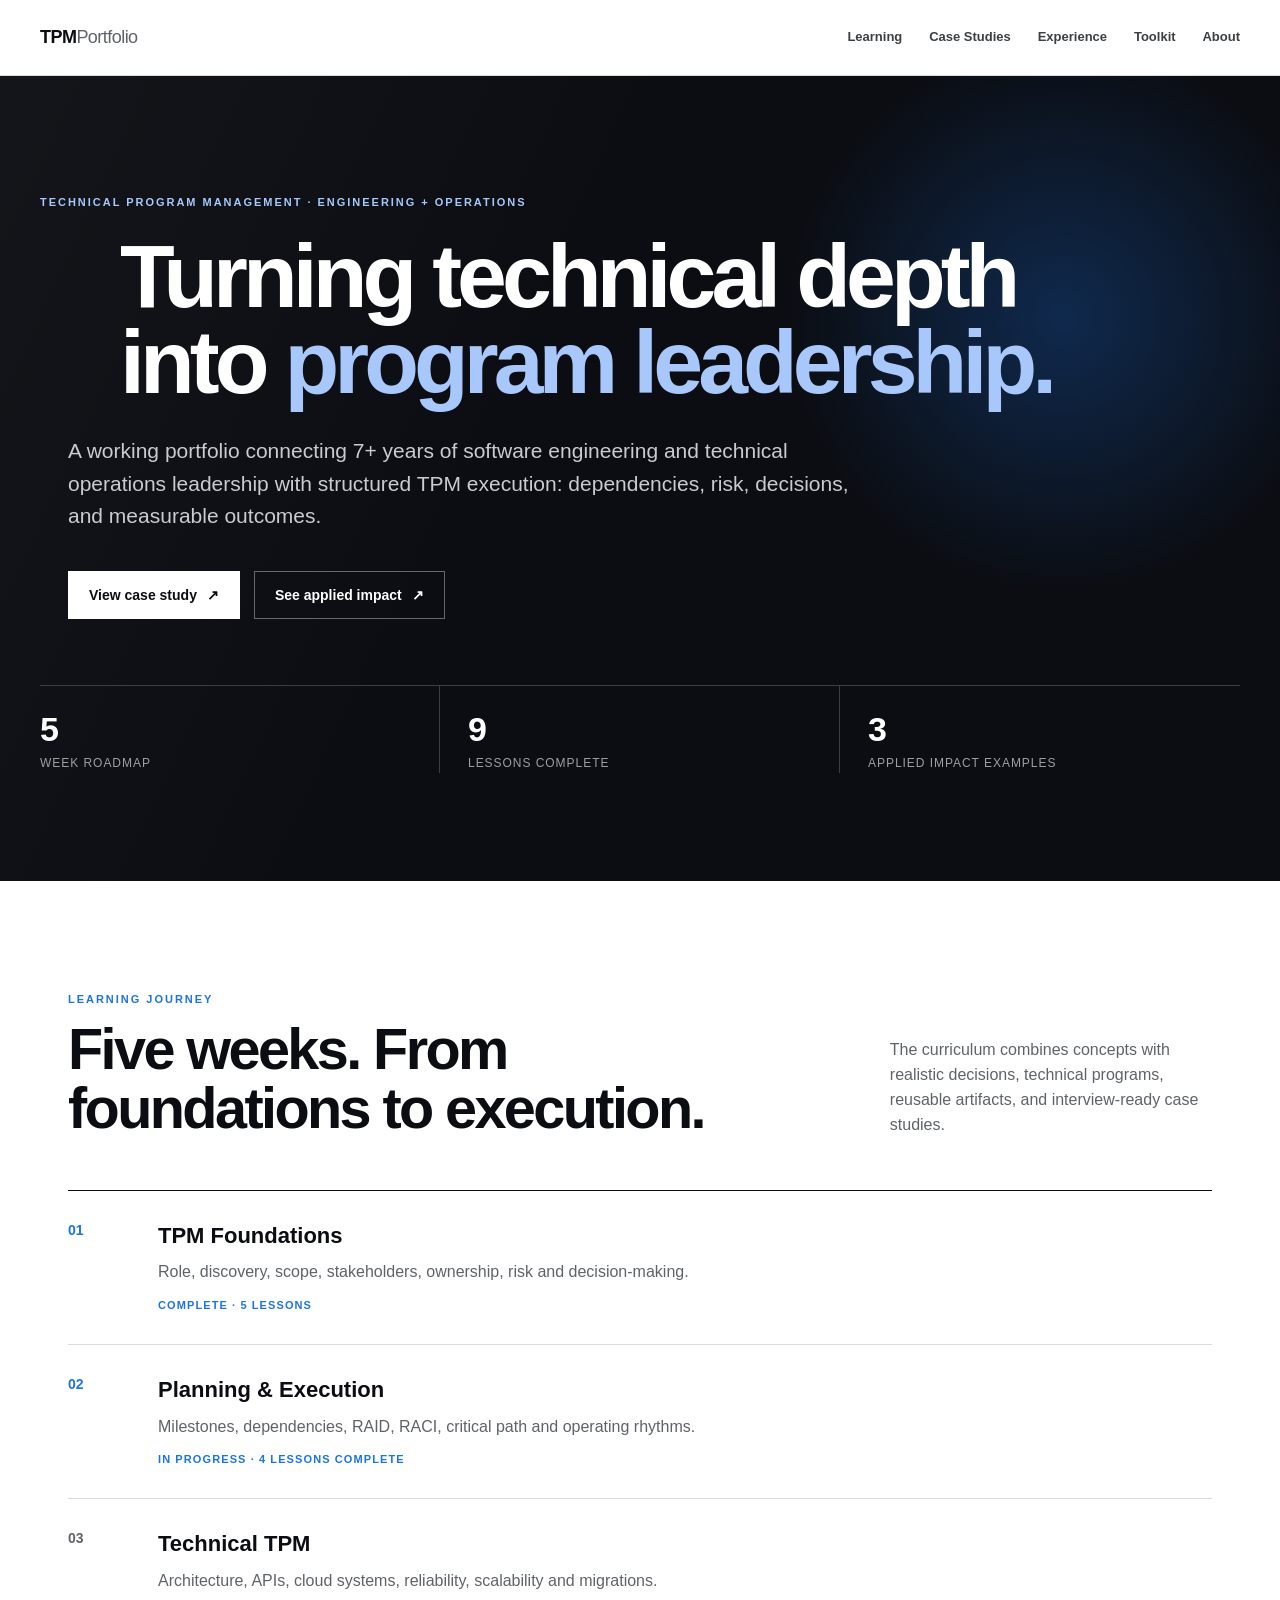
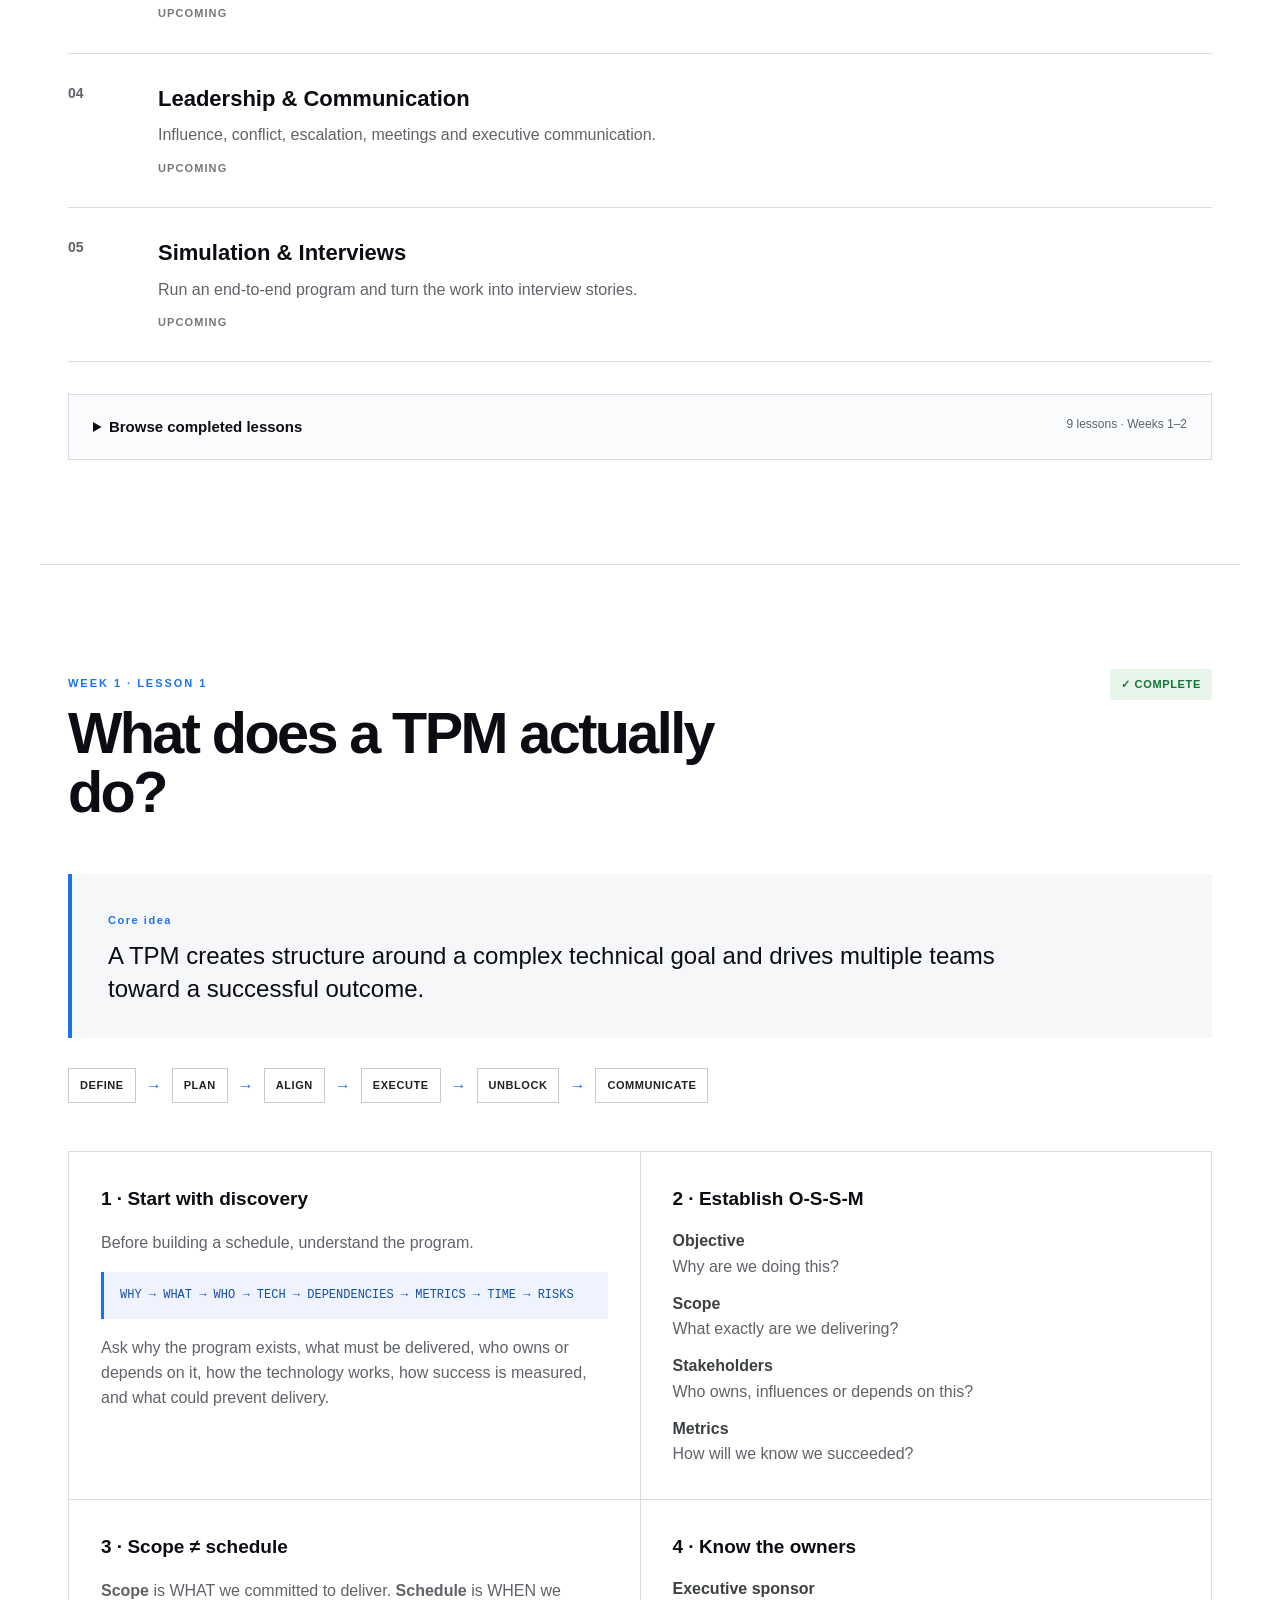
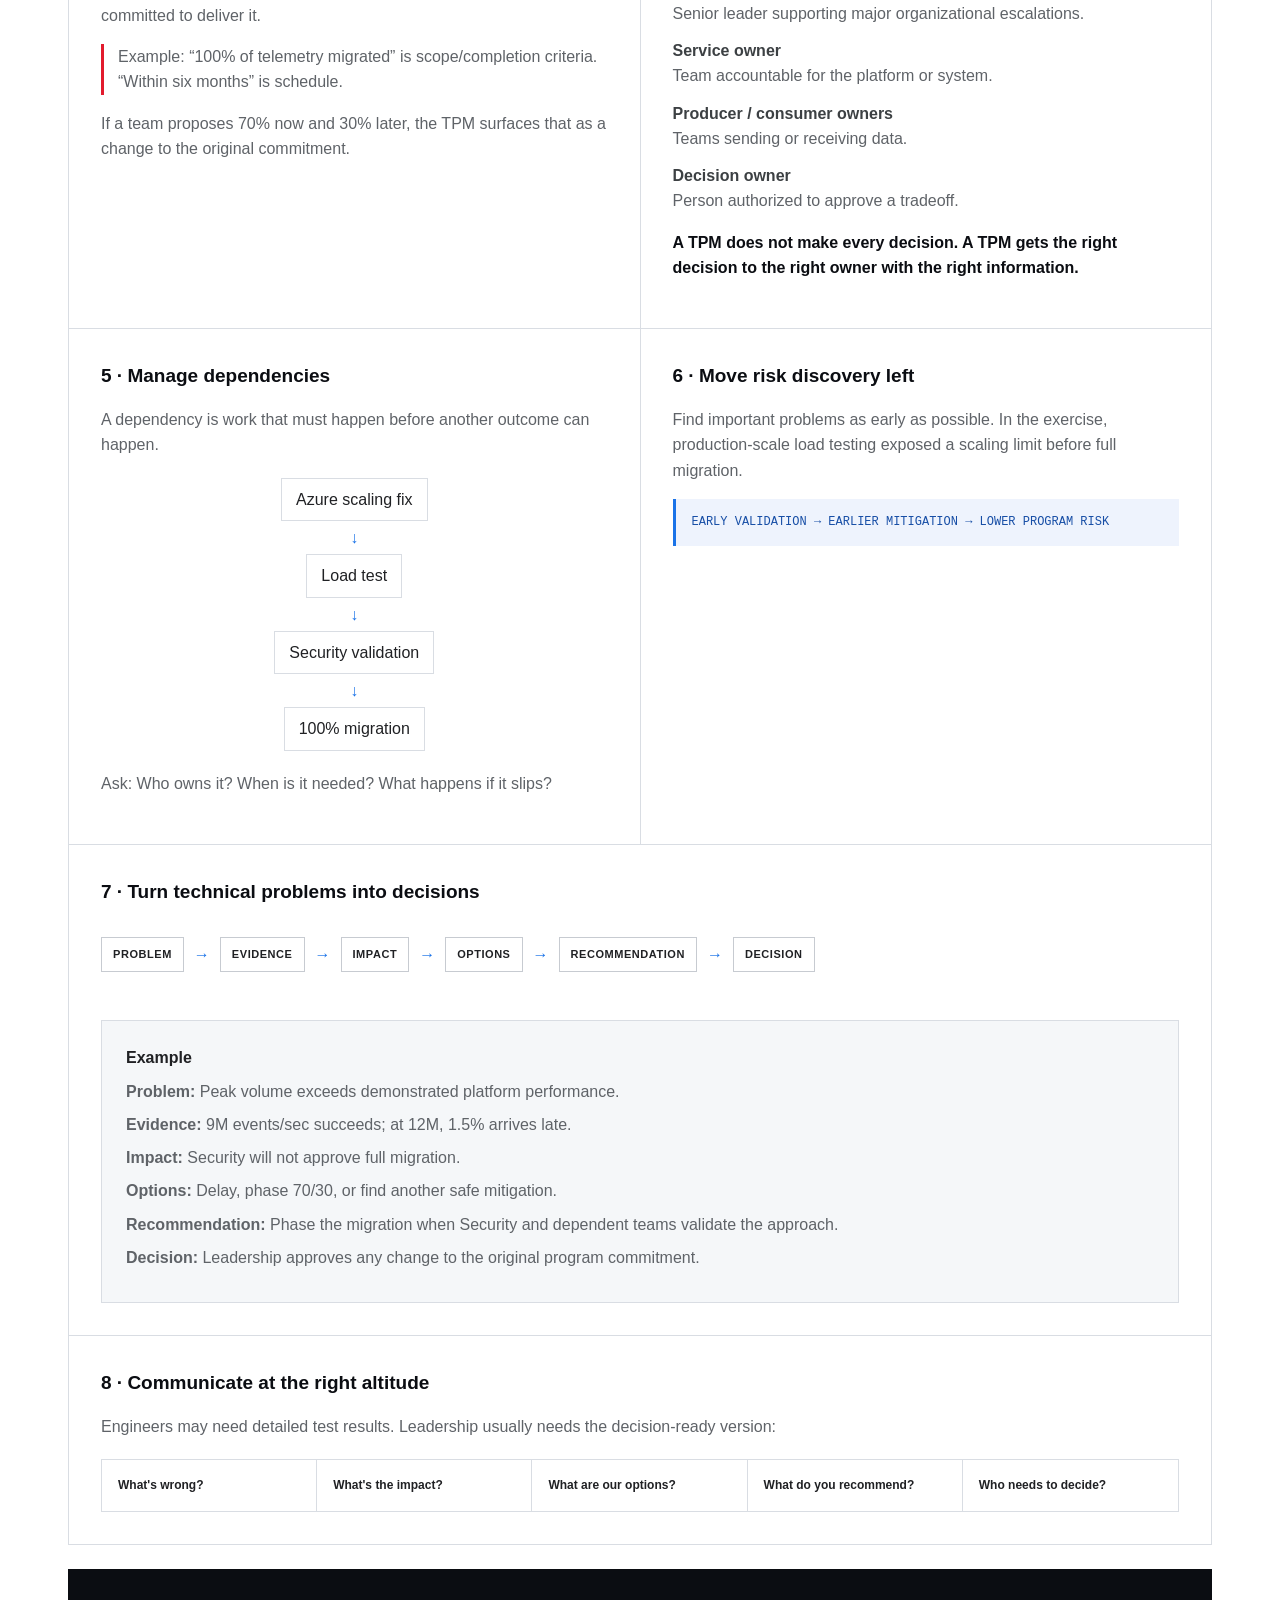
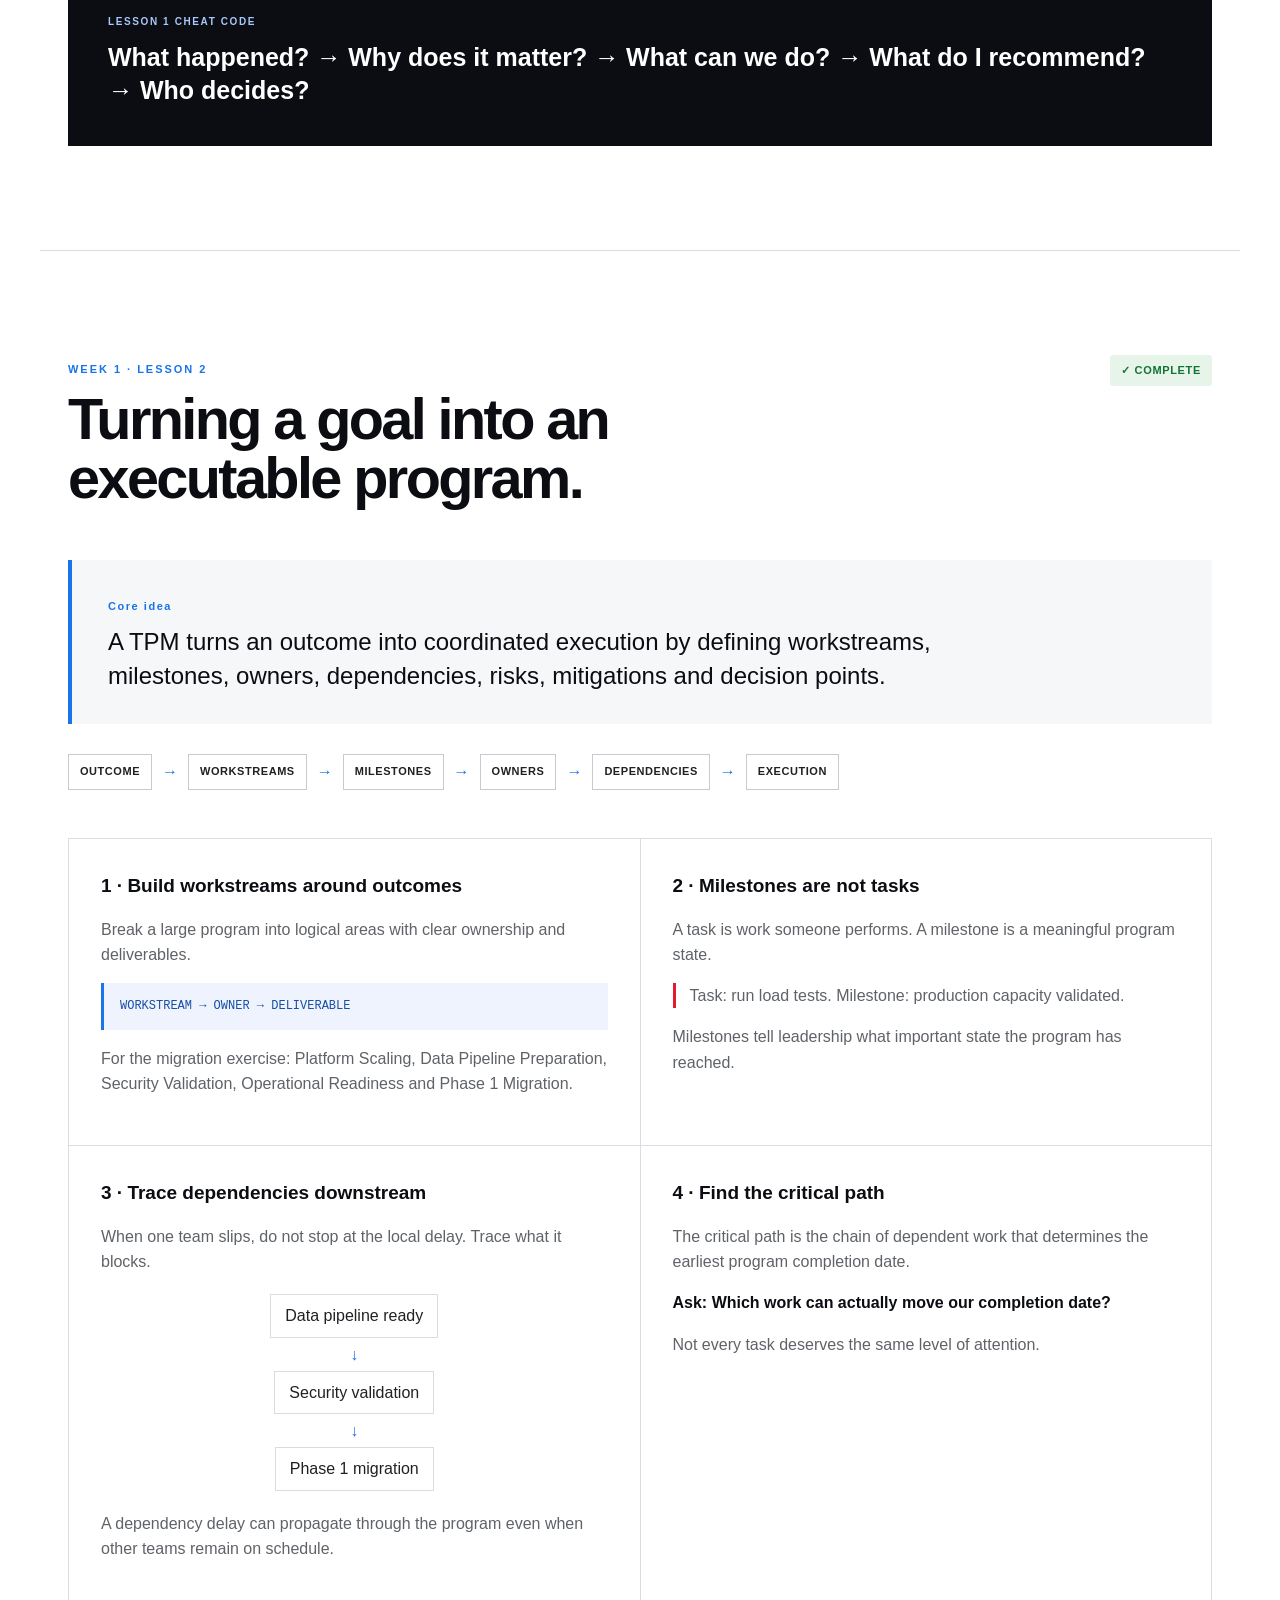
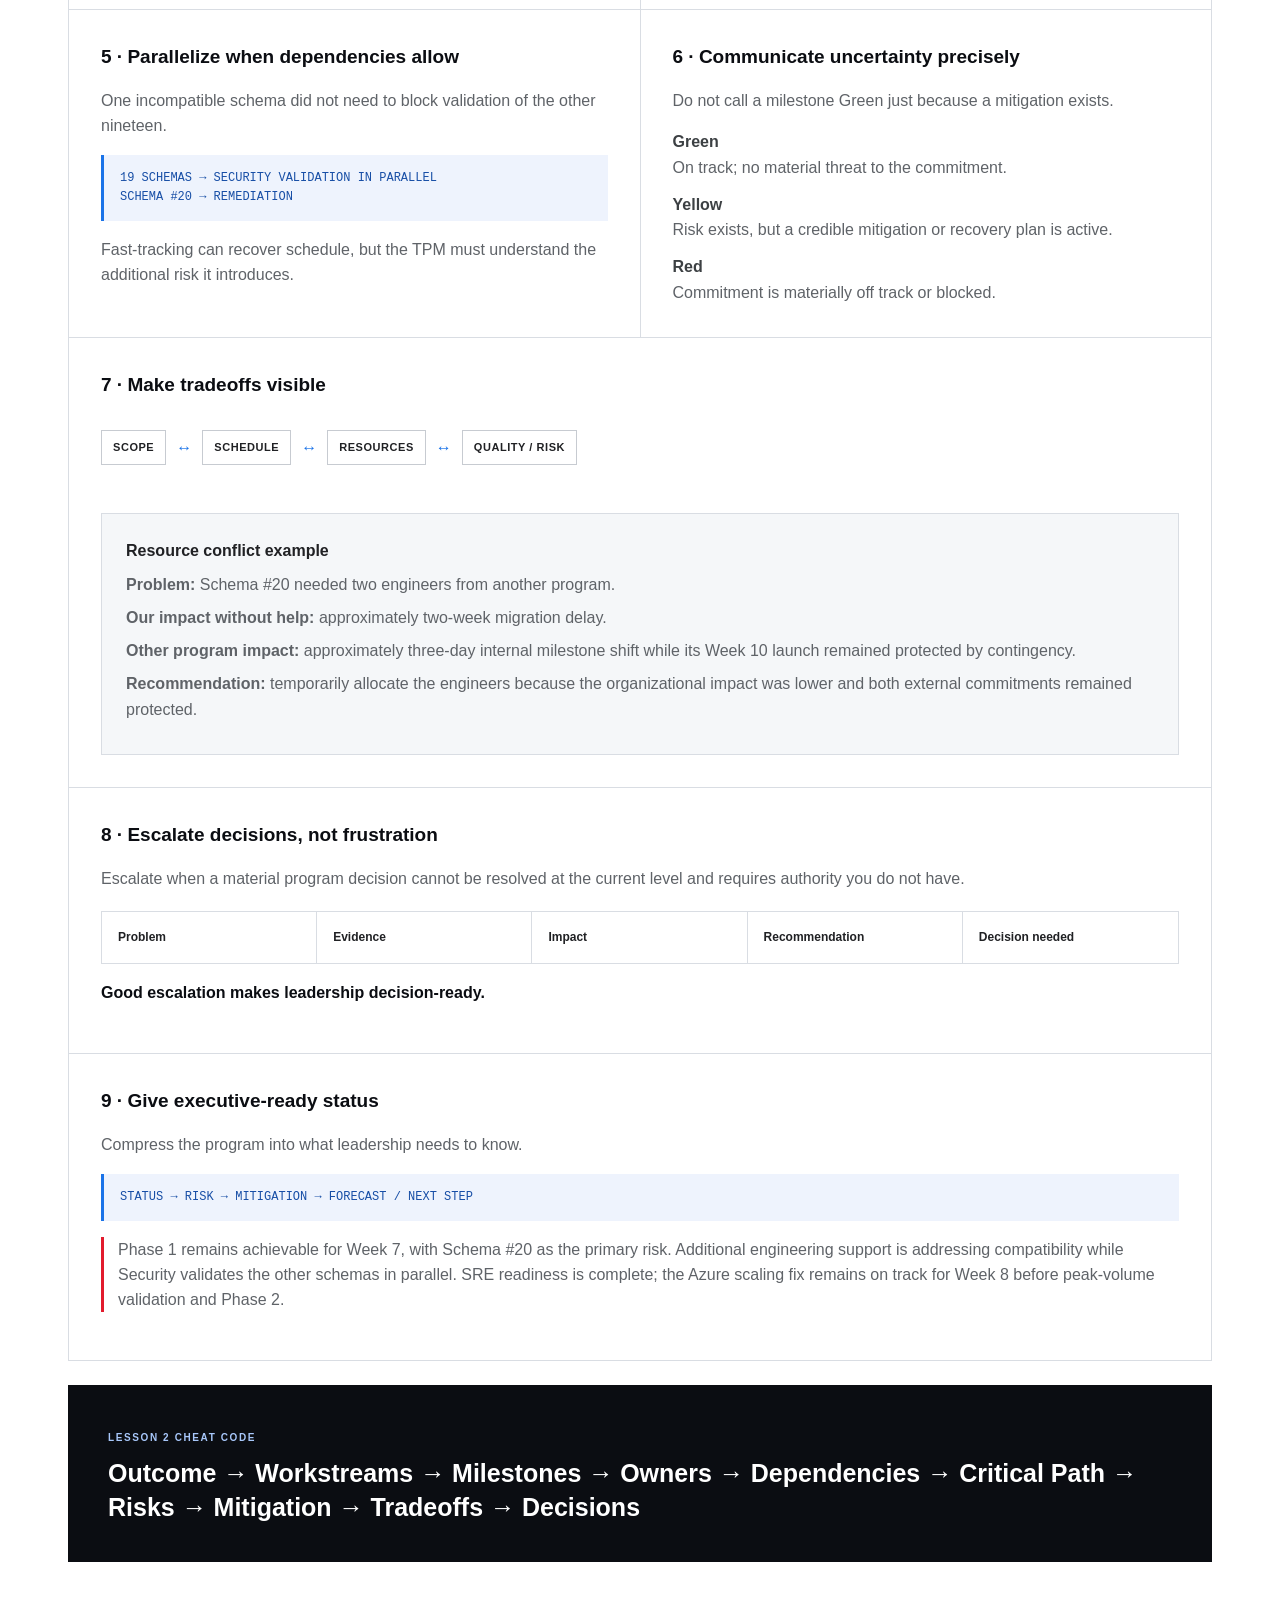
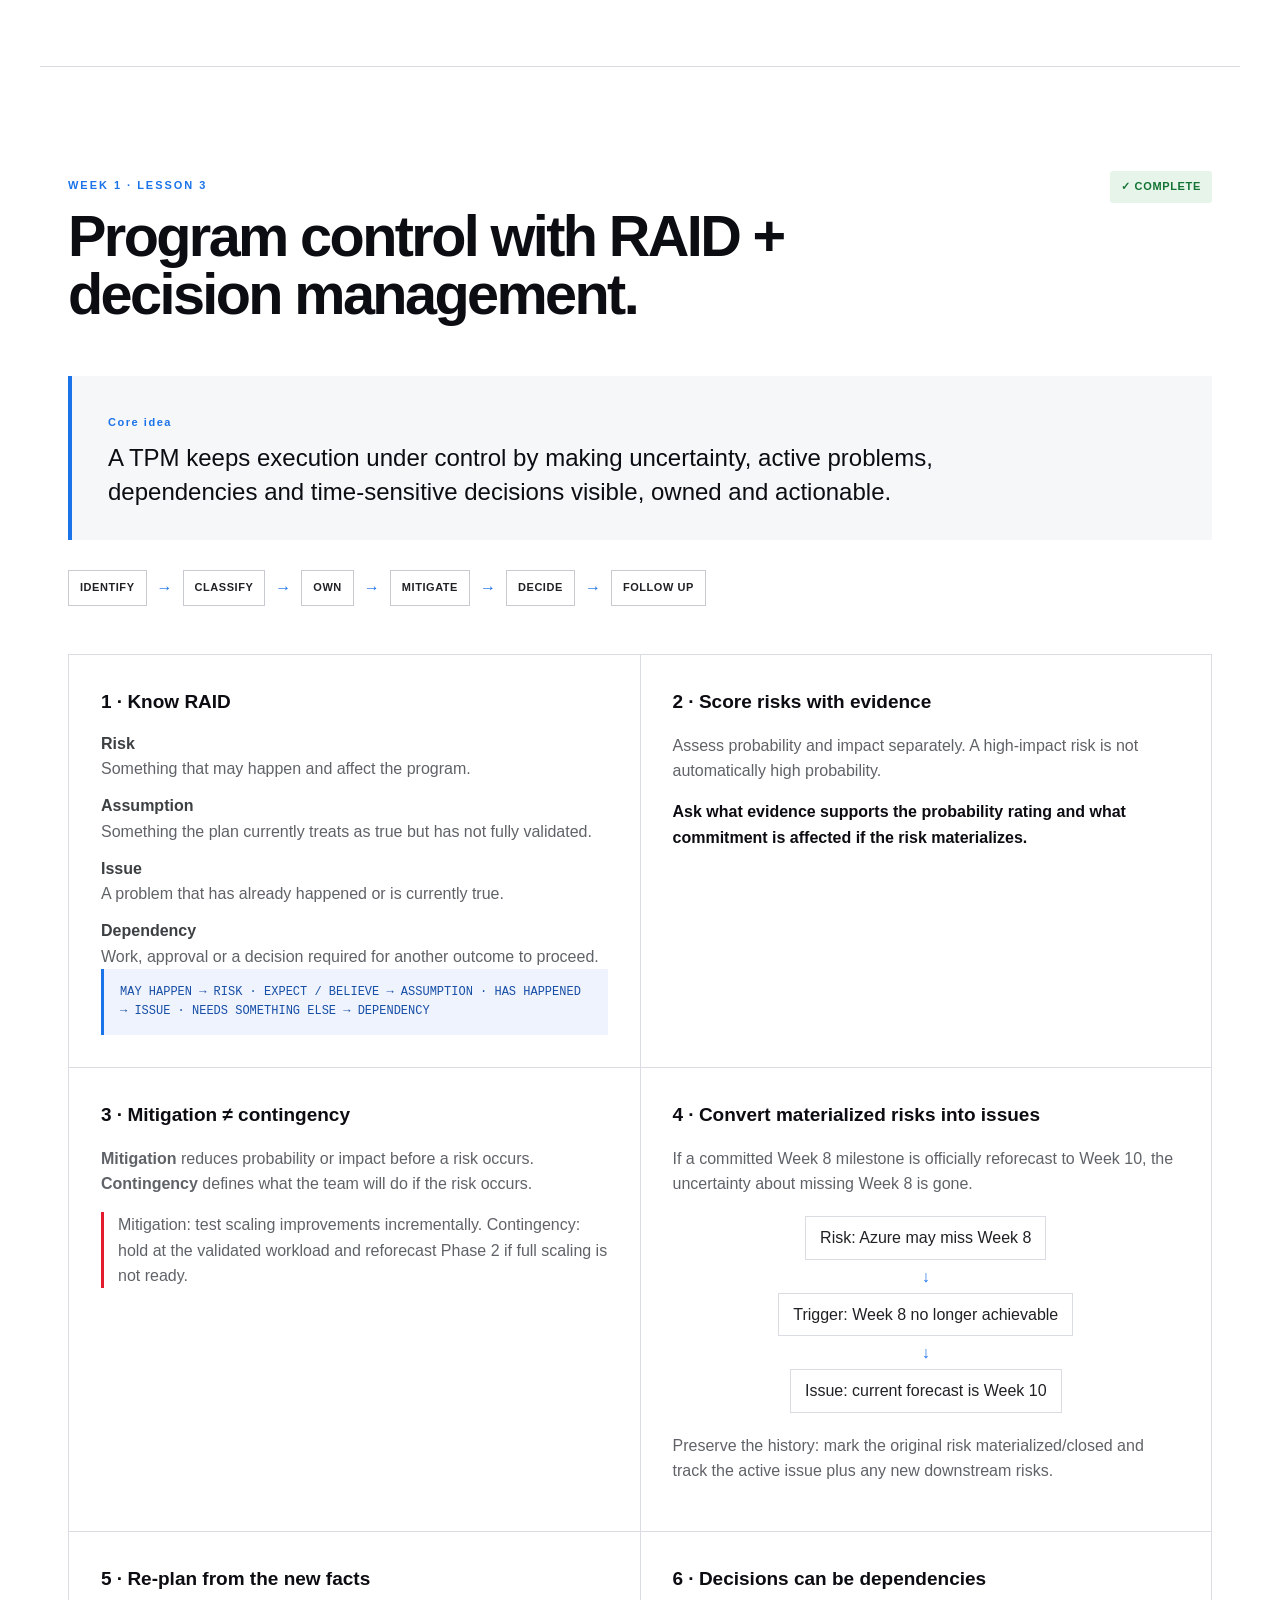
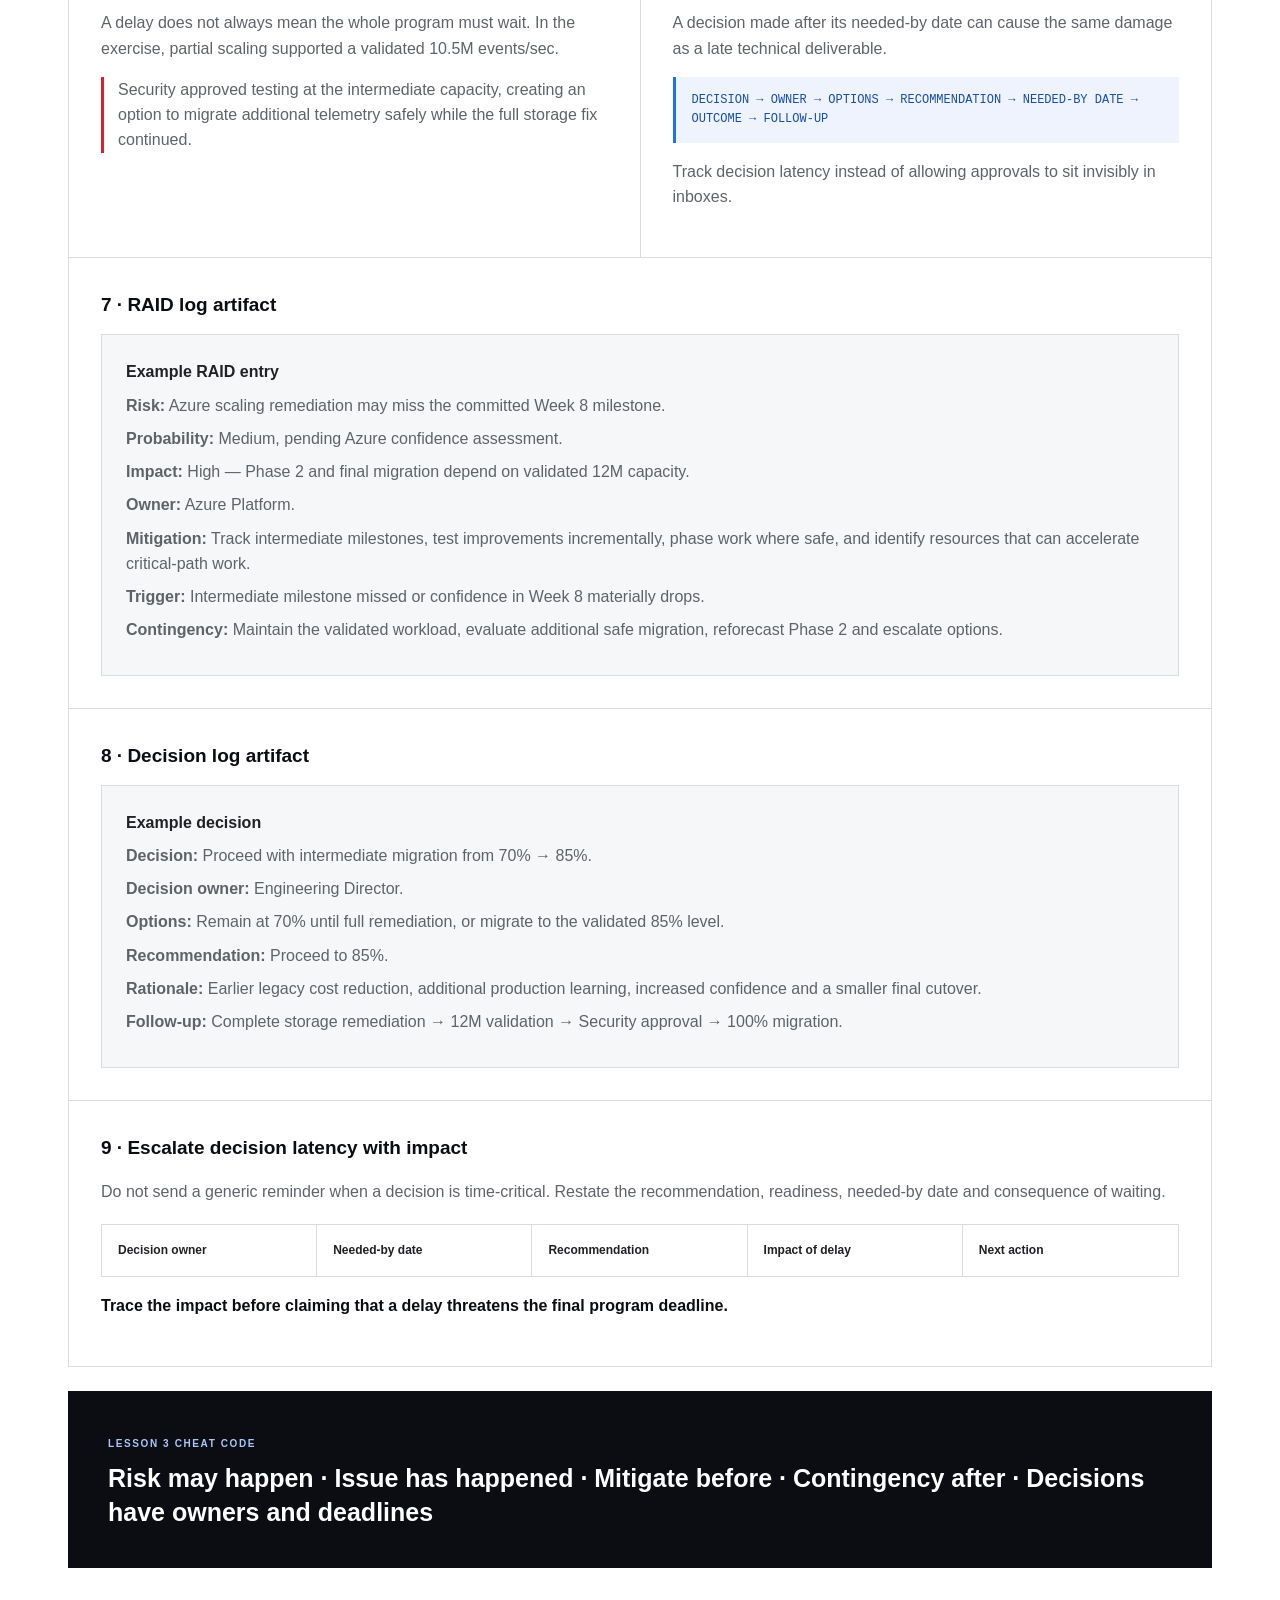
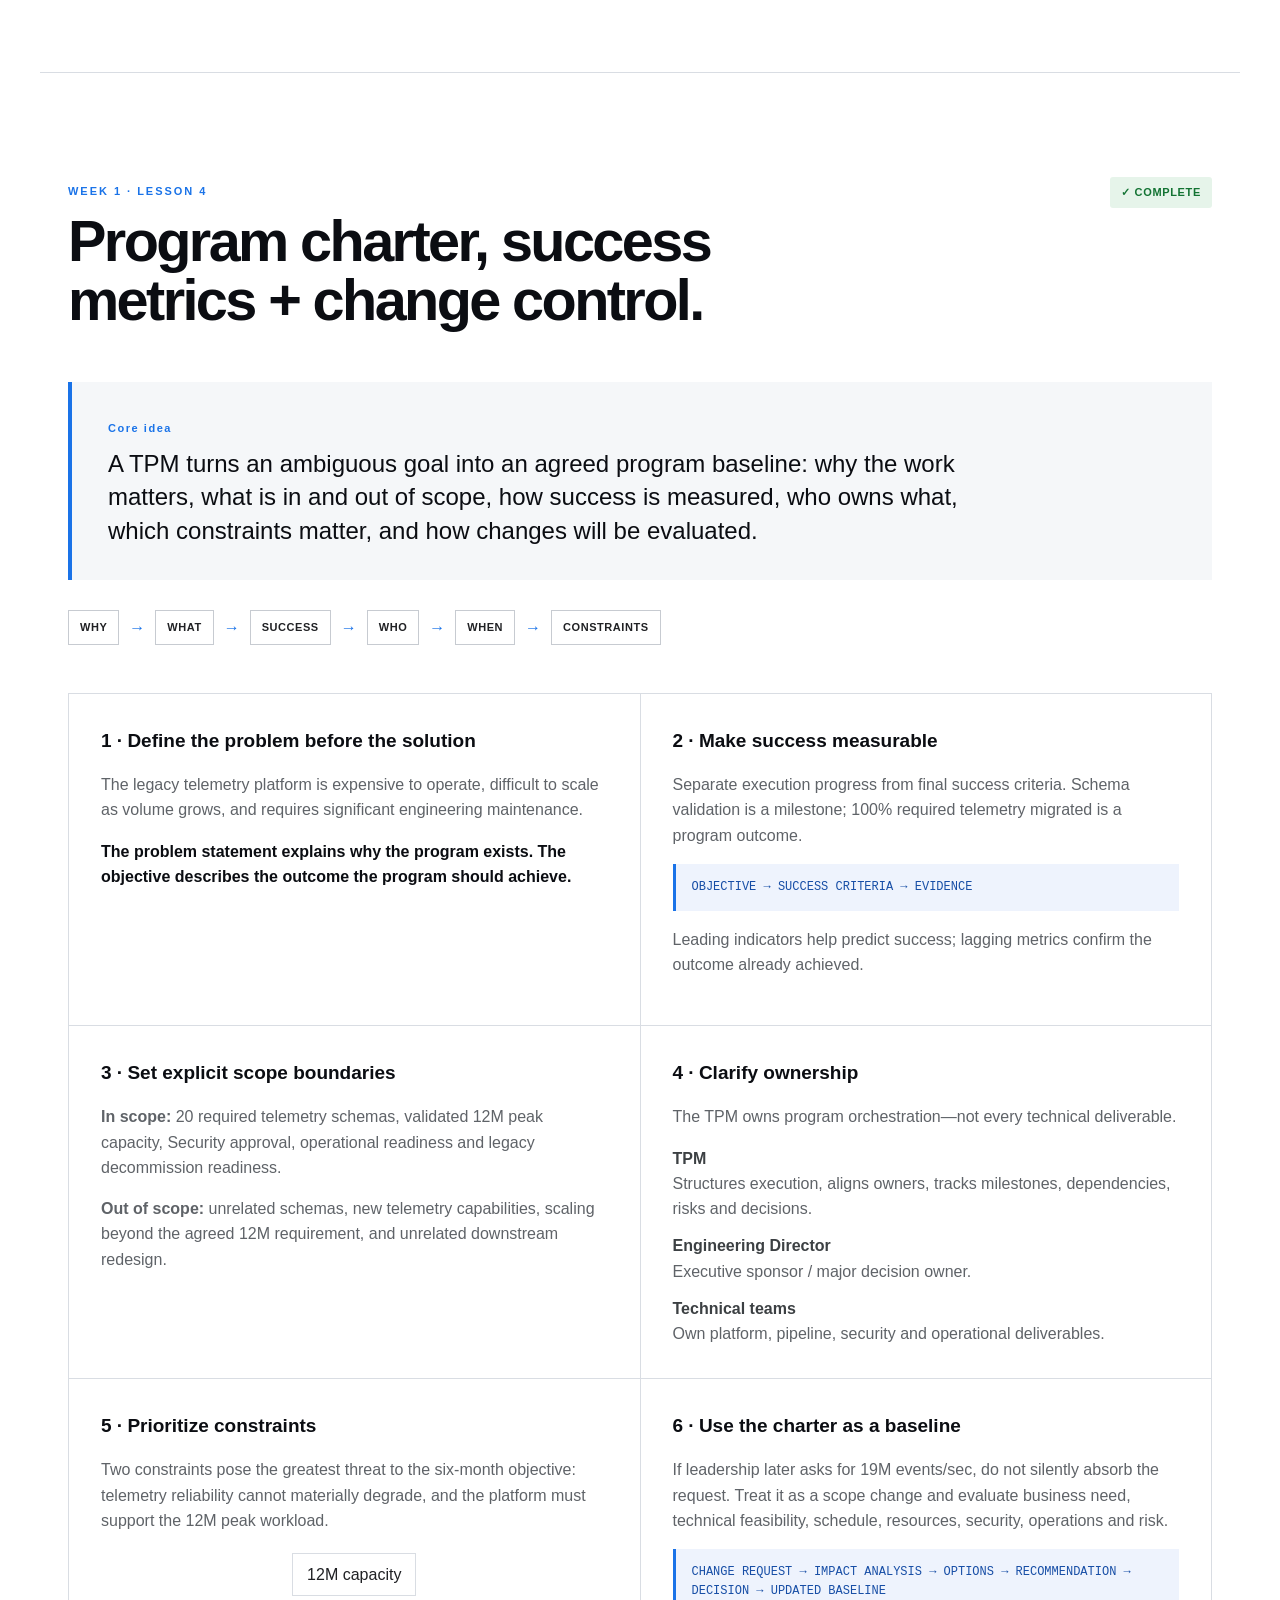
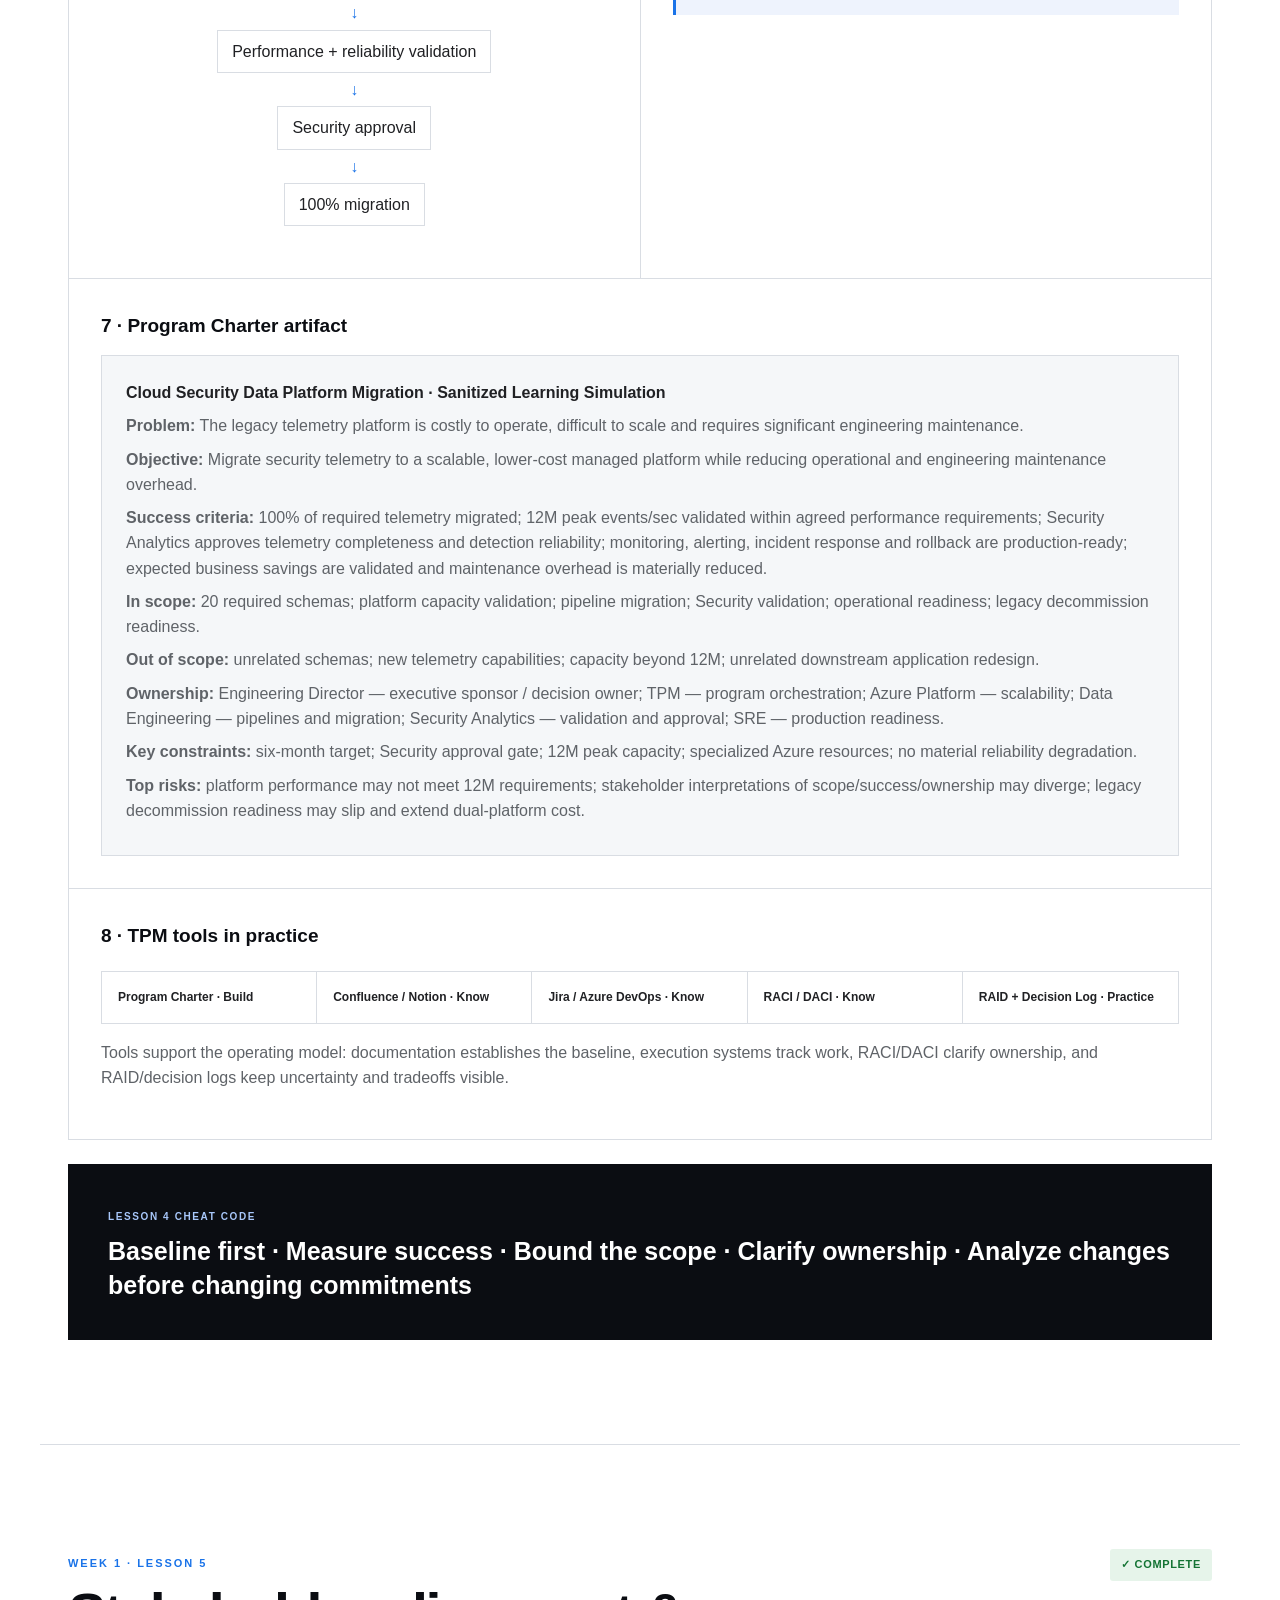
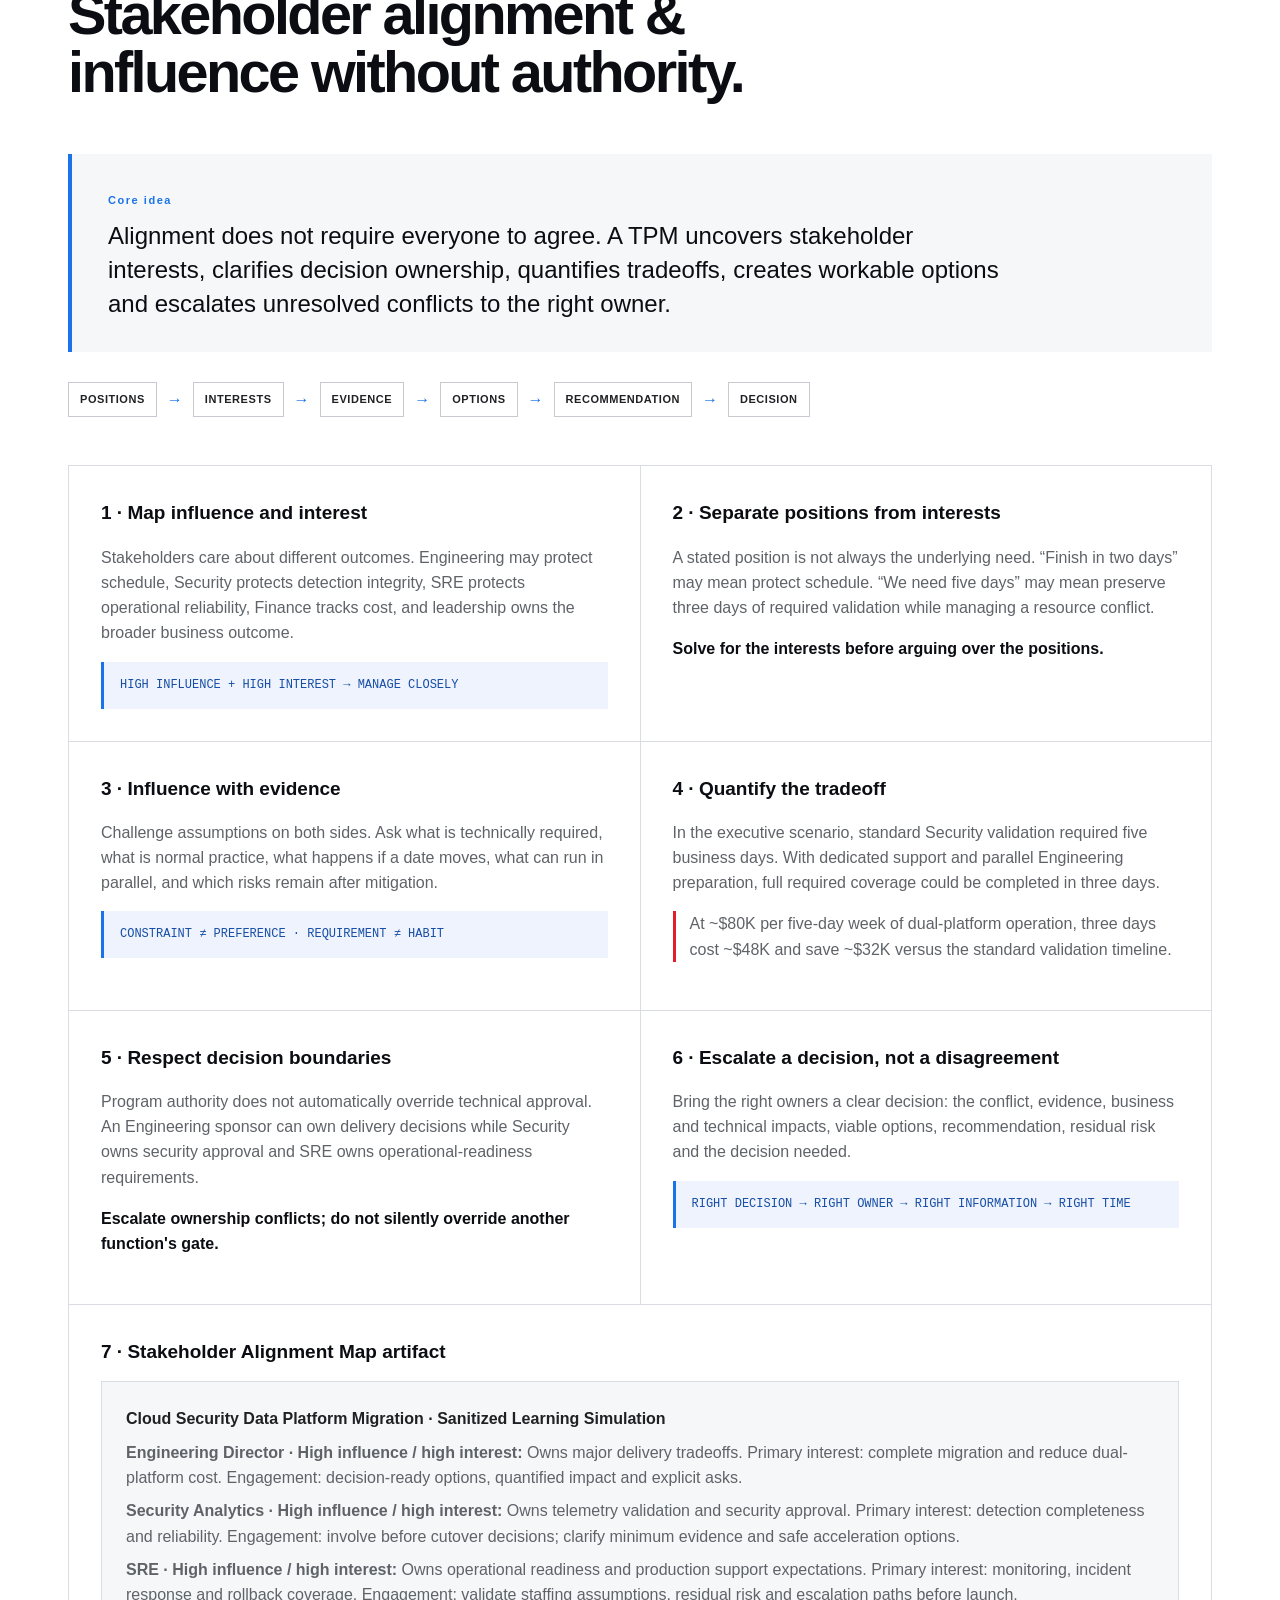
==== commit afe34b17: "Improve portfolio navigation - Version 13" ====
--- a/index.html
+++ b/index.html
@@ -1,13 +1,13 @@
 <!doctype html><html lang="en"><head><meta charset="utf-8"><meta name="viewport" content="width=device-width,initial-scale=1"><meta name="description" content="Technical Program Management learning portfolio: lessons, case studies, and reusable TPM tools."><title>TPM Learning Portfolio</title><link rel="stylesheet" href="styles.css"></head><body>
-<header class="nav"><a class="brand" href="#top">TPM<span>Portfolio</span></a><nav><a href="#journey">Learning</a><a href="#lesson1">Lesson 1</a><a href="#lesson2">Lesson 2</a><a href="#lesson3">Lesson 3</a><a href="#lesson4">Lesson 4</a><a href="#lesson5">Lesson 5</a><a href="#week2lesson1">W2 · Lesson 1</a><a href="#week2lesson2">W2 · Lesson 2</a><a href="#week2lesson3">W2 · Lesson 3</a><a href="#week2lesson4">W2 · Lesson 4</a><a href="#cases">Case Studies</a><a href="#impact">Impact</a><a href="#toolkit">Toolkit</a><a href="#about">About</a></nav></header>
+<header class="nav"><a class="brand" href="#top">TPM<span>Portfolio</span></a><nav aria-label="Main navigation"><a href="#journey">Learning</a><a href="#cases">Case Studies</a><a href="#impact">Experience</a><a href="#toolkit">Toolkit</a><a href="#about">About</a></nav></header>
 <main id="top">
-<section class="hero"><div class="eyebrow">TECHNICAL PROGRAM MANAGEMENT · ENGINEERING + OPERATIONS</div><h1>Turning technical depth into <em>program leadership.</em></h1><p class="lead">A working portfolio connecting 7+ years of software engineering and technical operations leadership with structured TPM execution: dependencies, risk, decisions, and measurable outcomes.</p><div class="actions"><a class="btn primary" href="#cases">View case study</a><a class="btn" href="#impact">See applied impact</a></div><div class="stats"><div><b>5</b><span>week roadmap</span></div><div><b>6</b><span>lessons complete</span></div><div><b>3</b><span>applied impact examples</span></div></div></section>
+<section class="hero"><div class="eyebrow">TECHNICAL PROGRAM MANAGEMENT · ENGINEERING + OPERATIONS</div><h1>Turning technical depth into <em>program leadership.</em></h1><p class="lead">A working portfolio connecting 7+ years of software engineering and technical operations leadership with structured TPM execution: dependencies, risk, decisions, and measurable outcomes.</p><div class="actions"><a class="btn primary" href="#cases">View case study</a><a class="btn" href="#impact">See applied impact</a></div><div class="stats"><div><b>5</b><span>week roadmap</span></div><div><b>9</b><span>lessons complete</span></div><div><b>3</b><span>applied impact examples</span></div></div></section>
 <section id="journey" class="section"><div class="section-head"><div><span class="kicker">LEARNING JOURNEY</span><h2>Five weeks. From foundations to execution.</h2></div><p>The curriculum combines concepts with realistic decisions, technical programs, reusable artifacts, and interview-ready case studies.</p></div><div class="weeks">
 <article class="week active"><span>01</span><div><h3>TPM Foundations</h3><p>Role, discovery, scope, stakeholders, ownership, risk and decision-making.</p><small>COMPLETE · 5 LESSONS</small></div></article>
 <article class="week active"><span>02</span><div><h3>Planning & Execution</h3><p>Milestones, dependencies, RAID, RACI, critical path and operating rhythms.</p><small>IN PROGRESS · 4 LESSONS COMPLETE</small></div></article>
 <article class="week"><span>03</span><div><h3>Technical TPM</h3><p>Architecture, APIs, cloud systems, reliability, scalability and migrations.</p><small>UPCOMING</small></div></article>
 <article class="week"><span>04</span><div><h3>Leadership & Communication</h3><p>Influence, conflict, escalation, meetings and executive communication.</p><small>UPCOMING</small></div></article>
-<article class="week"><span>05</span><div><h3>Simulation & Interviews</h3><p>Run an end-to-end program and turn the work into interview stories.</p><small>UPCOMING</small></div></article></div></section>
+<article class="week"><span>05</span><div><h3>Simulation & Interviews</h3><p>Run an end-to-end program and turn the work into interview stories.</p><small>UPCOMING</small></div></article></div><details class="lesson-directory"><summary>Browse completed lessons <span>9 lessons · Weeks 1–2</span></summary><div class="lesson-links"><a href="#lesson1">W1 · TPM Foundations</a><a href="#lesson2">W1 · Program Planning</a><a href="#lesson3">W1 · RAID & Decisions</a><a href="#lesson4">W1 · Charter & Scope</a><a href="#lesson5">W1 · Stakeholder Alignment</a><a href="#week2lesson1">W2 · Executable Plan</a><a href="#week2lesson2">W2 · Dependency & RAID</a><a href="#week2lesson3">W2 · Execution Control</a><a href="#week2lesson4">W2 · Prioritization & Tradeoffs</a></div></details></section>
 <section id="lesson1" class="section lesson"><div class="section-head"><div><span class="kicker">WEEK 1 · LESSON 1</span><h2>What does a TPM actually do?</h2></div><span class="complete">✓ COMPLETE</span></div><div class="callout"><strong>Core idea</strong><p>A TPM creates structure around a complex technical goal and drives multiple teams toward a successful outcome.</p></div><div class="flow"><span>DEFINE</span><i>→</i><span>PLAN</span><i>→</i><span>ALIGN</span><i>→</i><span>EXECUTE</span><i>→</i><span>UNBLOCK</span><i>→</i><span>COMMUNICATE</span></div>
 <div class="lesson-grid"><article><h3>1 · Start with discovery</h3><p>Before building a schedule, understand the program.</p><div class="memory">WHY → WHAT → WHO → TECH → DEPENDENCIES → METRICS → TIME → RISKS</div><p>Ask why the program exists, what must be delivered, who owns or depends on it, how the technology works, how success is measured, and what could prevent delivery.</p></article><article><h3>2 · Establish O-S-S-M</h3><dl><dt>Objective</dt><dd>Why are we doing this?</dd><dt>Scope</dt><dd>What exactly are we delivering?</dd><dt>Stakeholders</dt><dd>Who owns, influences or depends on this?</dd><dt>Metrics</dt><dd>How will we know we succeeded?</dd></dl></article><article><h3>3 · Scope ≠ schedule</h3><p><b>Scope</b> is WHAT we committed to deliver. <b>Schedule</b> is WHEN we committed to deliver it.</p><p class="example">Example: “100% of telemetry migrated” is scope/completion criteria. “Within six months” is schedule.</p><p>If a team proposes 70% now and 30% later, the TPM surfaces that as a change to the original commitment.</p></article><article><h3>4 · Know the owners</h3><dl><dt>Executive sponsor</dt><dd>Senior leader supporting major organizational escalations.</dd><dt>Service owner</dt><dd>Team accountable for the platform or system.</dd><dt>Producer / consumer owners</dt><dd>Teams sending or receiving data.</dd><dt>Decision owner</dt><dd>Person authorized to approve a tradeoff.</dd></dl><p class="rule">A TPM does not make every decision. A TPM gets the right decision to the right owner with the right information.</p></article><article><h3>5 · Manage dependencies</h3><p>A dependency is work that must happen before another outcome can happen.</p><div class="stack"><span>Azure scaling fix</span><b>↓</b><span>Load test</span><b>↓</b><span>Security validation</span><b>↓</b><span>100% migration</span></div><p>Ask: Who owns it? When is it needed? What happens if it slips?</p></article><article><h3>6 · Move risk discovery left</h3><p>Find important problems as early as possible. In the exercise, production-scale load testing exposed a scaling limit before full migration.</p><div class="memory">EARLY VALIDATION → EARLIER MITIGATION → LOWER PROGRAM RISK</div></article><article class="wide"><h3>7 · Turn technical problems into decisions</h3><div class="decision-flow"><span>PROBLEM</span><i>→</i><span>EVIDENCE</span><i>→</i><span>IMPACT</span><i>→</i><span>OPTIONS</span><i>→</i><span>RECOMMENDATION</span><i>→</i><span>DECISION</span></div><div class="example-box"><b>Example</b><p><strong>Problem:</strong> Peak volume exceeds demonstrated platform performance.</p><p><strong>Evidence:</strong> 9M events/sec succeeds; at 12M, 1.5% arrives late.</p><p><strong>Impact:</strong> Security will not approve full migration.</p><p><strong>Options:</strong> Delay, phase 70/30, or find another safe mitigation.</p><p><strong>Recommendation:</strong> Phase the migration when Security and dependent teams validate the approach.</p><p><strong>Decision:</strong> Leadership approves any change to the original program commitment.</p></div></article><article class="wide"><h3>8 · Communicate at the right altitude</h3><p>Engineers may need detailed test results. Leadership usually needs the decision-ready version:</p><div class="five"><span>What's wrong?</span><span>What's the impact?</span><span>What are our options?</span><span>What do you recommend?</span><span>Who needs to decide?</span></div></article></div>
 <div class="cheat"><span>LESSON 1 CHEAT CODE</span><h3>What happened? → Why does it matter? → What can we do? → What do I recommend? → Who decides?</h3></div></section>
--- a/styles.css
+++ b/styles.css
@@ -1,3 +1,15 @@
 :root{--ink:#0b0d12;--text:#202124;--muted:#5f6368;--soft:#f5f7f9;--panel:#fff;--line:#d9dde3;--blue:#1a73e8;--red:#e21b2d;--max:1200px;--shadow:0 14px 38px rgba(13,20,33,.09)}
 *{box-sizing:border-box}html{scroll-behavior:smooth}body{margin:0;background:#fff;color:var(--text);font-family:Arial,"Helvetica Neue",Helvetica,sans-serif;line-height:1.58;-webkit-font-smoothing:antialiased}a{color:inherit}.nav{height:76px;display:flex;align-items:center;justify-content:space-between;padding:0 max(28px,calc((100vw - var(--max))/2));border-bottom:1px solid var(--line);position:sticky;top:0;background:rgba(255,255,255,.96);backdrop-filter:blur(12px);z-index:10}.brand{font-size:18px;font-weight:800;letter-spacing:-.03em;text-decoration:none;color:var(--ink)}.brand span{font-weight:400;color:var(--muted)}nav{display:flex;align-items:center;gap:26px}nav a{text-decoration:none;font-size:13px;font-weight:650;color:#3c4043;position:relative;padding:28px 0}nav a:after{content:"";position:absolute;left:0;right:100%;bottom:20px;height:2px;background:var(--blue);transition:right .2s ease}nav a:hover:after{right:0}main{overflow:hidden}.hero,.section{max-width:var(--max);margin:0 auto;padding-left:28px;padding-right:28px}.hero{max-width:none;background:var(--ink);color:#fff;padding-top:118px;padding-bottom:108px;position:relative}.hero>*{max-width:var(--max);margin-left:auto;margin-right:auto}.hero:before{content:"";position:absolute;inset:0;background:linear-gradient(115deg,rgba(255,255,255,.035),transparent 42%),radial-gradient(circle at 83% 30%,rgba(26,115,232,.28),transparent 23%);pointer-events:none}.eyebrow,.kicker{position:relative;font-size:11px;letter-spacing:.18em;font-weight:800;text-transform:uppercase}.eyebrow{color:#a8c7fa}.kicker{color:var(--blue)}.hero h1{position:relative;font-size:clamp(52px,7vw,96px);line-height:.96;letter-spacing:-.055em;max-width:1040px;margin-top:22px;margin-bottom:30px;font-weight:750}.hero h1 em{font-style:normal;color:#a8c7fa}.lead{position:relative;font-size:21px;line-height:1.55;color:#c8ccd2;max-width:790px;margin-left:calc((100vw - var(--max))/2);margin-right:auto}.actions{position:relative;display:flex;gap:14px;margin-top:38px;margin-bottom:66px;margin-left:calc((100vw - var(--max))/2);margin-right:auto}.btn{display:inline-flex;align-items:center;justify-content:center;min-height:48px;padding:0 20px;border:1px solid #626872;text-decoration:none;font-size:14px;font-weight:700;transition:.2s ease}.btn:after{content:"↗";margin-left:10px;transition:transform .2s ease}.btn:hover:after{transform:translate(3px,-3px)}.btn.primary{background:#fff;color:var(--ink);border-color:#fff}.btn:not(.primary){color:#fff}.btn:hover{box-shadow:0 8px 24px rgba(0,0,0,.18)}.stats{position:relative;display:grid;grid-template-columns:repeat(3,1fr);border-top:1px solid #3a3e46;max-width:var(--max);margin:0 auto}.stats div{padding:26px 0 0;border-right:1px solid #3a3e46}.stats div:last-child{border-right:0;padding-left:28px}.stats div:nth-child(2){padding-left:28px}.stats b{display:block;font-size:34px;line-height:1;color:#fff}.stats span{display:block;margin-top:8px;color:#9aa0a6;font-size:12px;text-transform:uppercase;letter-spacing:.08em}.section{padding-top:104px;padding-bottom:104px;border-bottom:1px solid var(--line);scroll-margin-top:76px}.section-head{display:grid;grid-template-columns:minmax(0,1.4fr) minmax(280px,.6fr);gap:70px;align-items:end;margin-bottom:52px}.section-head h2,.about h2{font-size:clamp(38px,4.5vw,62px);line-height:1.02;letter-spacing:-.045em;margin:10px 0 0;color:var(--ink);font-weight:700}.section-head>p{color:var(--muted);margin:0;font-size:16px}.weeks{border-top:1px solid var(--ink)}.week{display:grid;grid-template-columns:90px 1fr;padding:28px 0;border-bottom:1px solid var(--line);transition:padding .2s ease,background .2s ease}.week:hover{padding-left:14px;background:linear-gradient(90deg,#f8f9fa,transparent)}.week>span{font-size:14px;color:var(--muted);font-weight:700}.week h3{font-size:22px;margin:0;color:var(--ink)}.week p{color:var(--muted);margin:6px 0}.week small{font-size:11px;letter-spacing:.1em;font-weight:800;color:#777}.week.active small,.week.active>span{color:var(--blue)}.complete{justify-self:end;align-self:start;color:#137333;background:#e6f4ea;border:0;padding:7px 11px;border-radius:3px;font-weight:800;font-size:11px;letter-spacing:.06em}.callout{padding:32px 36px;border-left:4px solid var(--blue);background:var(--soft);margin-bottom:30px}.callout strong{color:var(--blue);font-size:11px;letter-spacing:.14em}.callout p{font-size:24px;line-height:1.4;max-width:900px;margin:8px 0 0;color:var(--ink)}.flow,.decision-flow{display:flex;align-items:center;gap:10px;flex-wrap:wrap;margin:30px 0 48px}.flow span,.decision-flow span{border:1px solid #c7cbd1;padding:8px 11px;font-weight:750;font-size:11px;letter-spacing:.05em;background:#fff}.flow i,.decision-flow i{font-style:normal;color:var(--blue);font-weight:800}.lesson-grid{display:grid;grid-template-columns:1fr 1fr;border-top:1px solid var(--line);border-left:1px solid var(--line)}.lesson-grid article{padding:32px;border-right:1px solid var(--line);border-bottom:1px solid var(--line);background:#fff;transition:background .2s ease}.lesson-grid article:hover{background:#fafbfc}.lesson-grid h3{margin:0 0 14px;color:var(--ink);font-size:19px}.lesson-grid p,.lesson-grid dd{color:var(--muted)}.lesson-grid dl{margin:0}.lesson-grid dt{font-weight:800;color:#3c4043;margin-top:12px}.lesson-grid dd{margin-left:0}.lesson-grid .wide{grid-column:1/-1}.memory{font-family:"SFMono-Regular",Consolas,"Liberation Mono",monospace;color:#174ea6;background:#eef3fd;padding:14px 16px;border-left:3px solid var(--blue);font-size:12px}.example{border-left:3px solid var(--red);padding-left:14px}.rule{color:var(--ink)!important;font-weight:700}.stack{display:flex;flex-direction:column;align-items:center;gap:4px;margin:20px 0}.stack span{border:1px solid var(--line);background:#fff;padding:8px 14px}.stack b{color:var(--blue)}.example-box{background:var(--soft);border:1px solid var(--line);padding:24px}.example-box p{margin:8px 0}.five{display:grid;grid-template-columns:repeat(5,1fr);gap:0;margin-top:20px;border:1px solid var(--line)}.five span{padding:16px;border-right:1px solid var(--line);font-size:12px;font-weight:700}.five span:last-child{border-right:0}.cheat{margin-top:24px;padding:38px 40px;background:var(--ink);color:#fff}.cheat span{font-size:10px;font-weight:800;letter-spacing:.16em;color:#a8c7fa}.cheat h3{font-size:25px;line-height:1.35;margin:8px 0 0}.case{padding:0;border-top:2px solid var(--ink)}.tag{display:inline-block;margin-top:24px;color:#174ea6;background:#e8f0fe;padding:6px 9px;font-size:10px;font-weight:800;letter-spacing:.06em}.case h3{font-size:36px;line-height:1.1;letter-spacing:-.035em;margin:18px 0 10px;color:var(--ink)}.case>p{color:var(--muted);max-width:800px;font-size:17px}.case-grid{display:grid;grid-template-columns:repeat(3,1fr);margin-top:34px;border-top:1px solid var(--line);border-left:1px solid var(--line)}.case-grid div{padding:22px;border-right:1px solid var(--line);border-bottom:1px solid var(--line);min-height:100px;transition:background .2s}.case-grid div:hover{background:var(--soft)}.case-grid small{display:block;color:var(--muted);font-size:10px;text-transform:uppercase;letter-spacing:.08em;margin-bottom:7px}.case-grid b{font-size:14px;color:var(--ink)}.tools{display:grid;grid-template-columns:repeat(3,1fr);border-top:1px solid var(--line);border-left:1px solid var(--line)}.tools article{padding:28px;border-right:1px solid var(--line);border-bottom:1px solid var(--line);display:flex;flex-direction:column;min-height:130px;transition:background .2s,transform .2s}.tools article:hover{background:var(--soft);transform:translateY(-2px)}.tools article:before{content:"";width:26px;height:3px;background:var(--blue);margin-bottom:18px}.tools span{color:var(--muted);font-size:12px}.about{max-width:900px}.about>p{font-size:19px;color:var(--muted);line-height:1.7}.privacy{font-size:13px!important;border-left:3px solid var(--blue);padding-left:16px}footer{max-width:var(--max);margin:auto;padding:38px 28px 60px;display:flex;justify-content:space-between;color:#6f7378;font-size:11px;border-top:0}@media(prefers-reduced-motion:reduce){*{scroll-behavior:auto!important;transition:none!important}}@media(max-width:900px){nav{gap:14px}nav a{font-size:12px}.section-head{grid-template-columns:1fr;gap:18px}.five{grid-template-columns:1fr 1fr}.case-grid,.tools{grid-template-columns:1fr 1fr}.stats{grid-template-columns:1fr}.stats div,.stats div:nth-child(2),.stats div:last-child{border-right:0;border-bottom:1px solid #3a3e46;padding:22px 0}.stats div:last-child{border-bottom:0}.lead,.actions{margin-left:auto;margin-right:auto}}
 @media(max-width:720px){.nav{height:68px;padding:0 20px}nav{display:none}.hero{padding:82px 20px 70px}.hero h1{font-size:52px}.lead{font-size:18px}.actions{flex-direction:column;align-items:flex-start}.section{padding:72px 20px}.lesson-grid{grid-template-columns:1fr}.lesson-grid .wide{grid-column:auto}.five,.case-grid,.tools{grid-template-columns:1fr}.five span{border-right:0;border-bottom:1px solid var(--line)}.week{grid-template-columns:50px 1fr}.flow i,.decision-flow i{display:none}.section-head h2,.about h2{font-size:40px}.complete{justify-self:start;margin-top:14px}footer{padding:30px 20px 50px;display:block}footer span{display:block;margin-top:6px}}
+
+/* v13: compact, recruiter-friendly navigation and optional lesson directory */
+.nav nav{gap:clamp(14px,2.1vw,28px)}
+.nav nav a{white-space:nowrap}
+.lesson-directory{margin-top:32px;border:1px solid var(--line);background:#fafbfc}
+.lesson-directory summary{cursor:pointer;padding:20px 24px;font-size:15px;font-weight:750;color:var(--ink);list-style-position:inside}
+.lesson-directory summary span{float:right;color:var(--muted);font-size:12px;font-weight:500}
+.lesson-directory[open] summary{border-bottom:1px solid var(--line)}
+.lesson-links{display:grid;grid-template-columns:repeat(3,minmax(0,1fr));gap:0;padding:12px}
+.lesson-links a{padding:12px 14px;font-size:13px;text-decoration:none;color:var(--ink);border-radius:4px}
+.lesson-links a:hover,.lesson-links a:focus-visible{background:#e8f0fe;color:var(--blue)}
+@media(max-width:720px){.nav{height:auto;min-height:68px;flex-wrap:wrap;padding-top:12px;padding-bottom:12px;gap:8px}.nav nav{display:flex;gap:12px;overflow-x:auto;max-width:100%;width:100%;padding-bottom:3px}.nav nav a{font-size:11px;padding:4px 0}.nav nav a:after{bottom:0}.lesson-links{grid-template-columns:1fr}.lesson-directory summary span{float:none;display:block;margin:4px 0 0}}
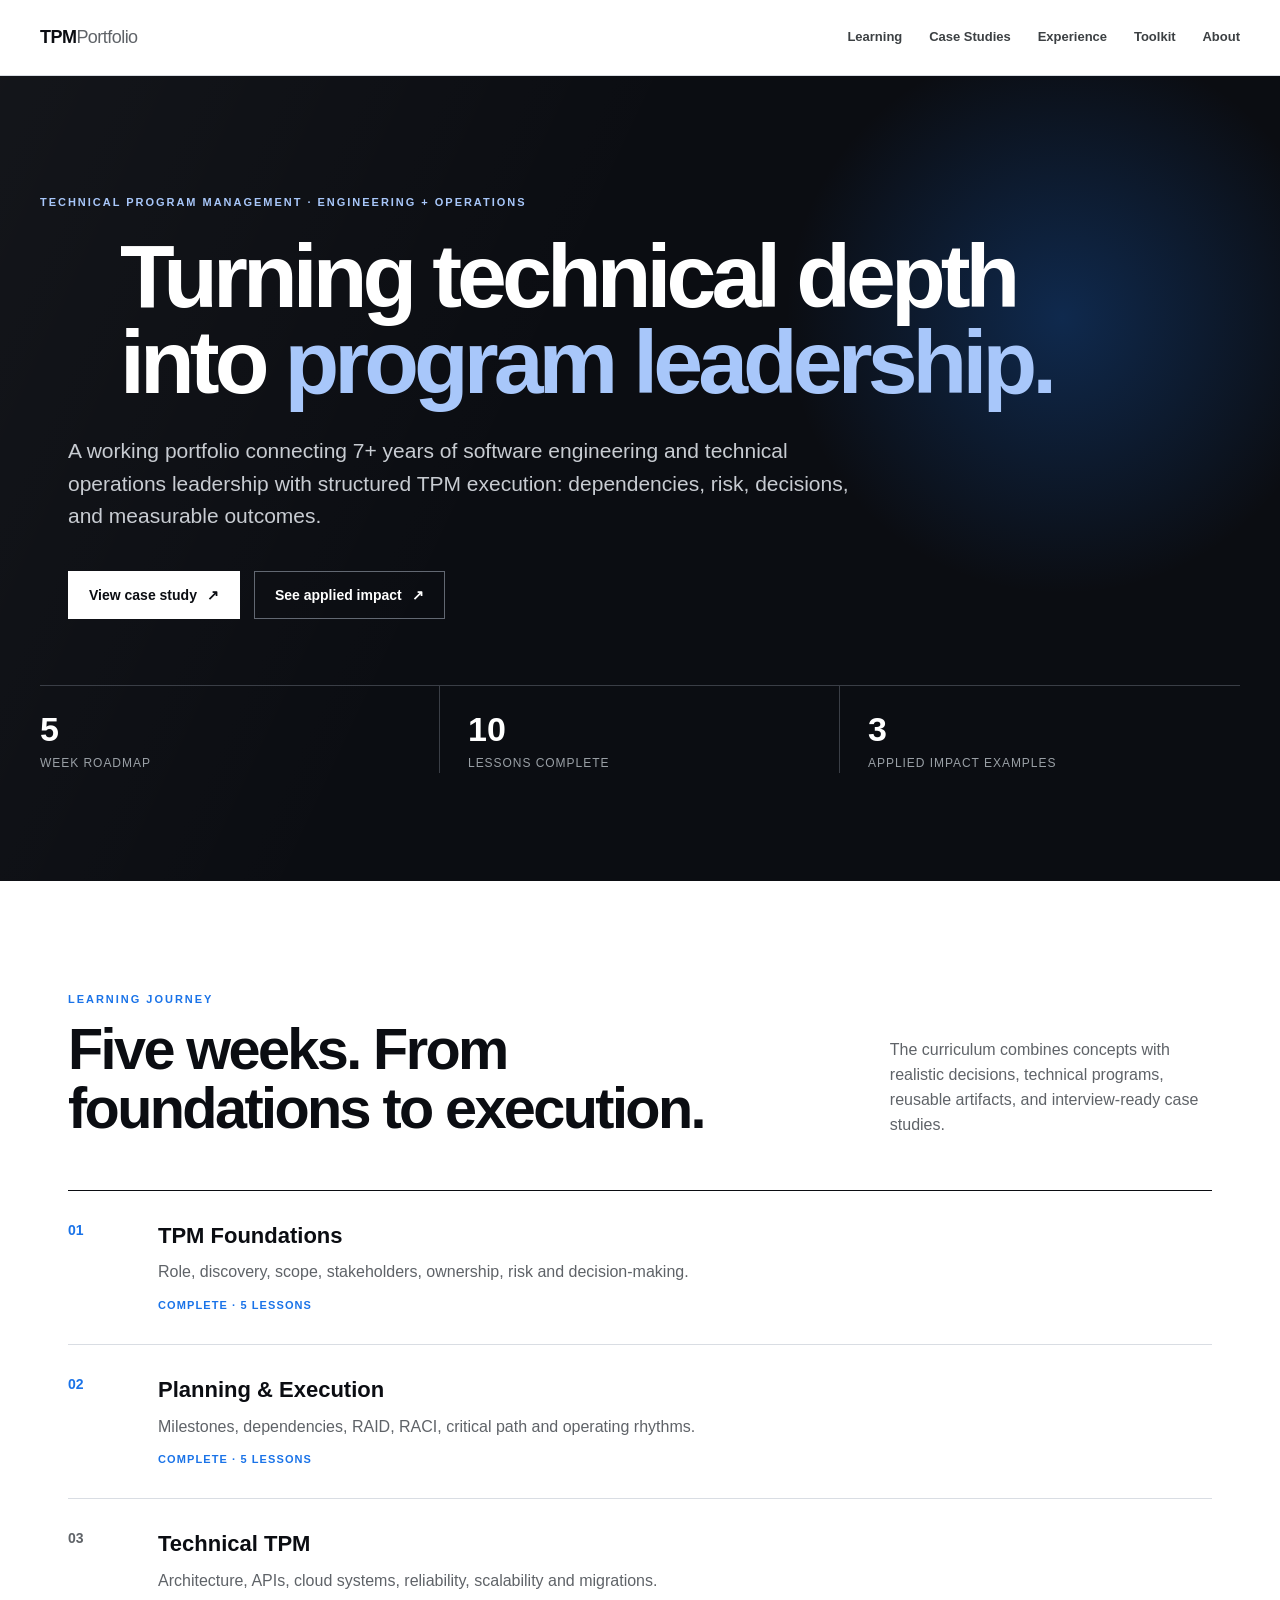
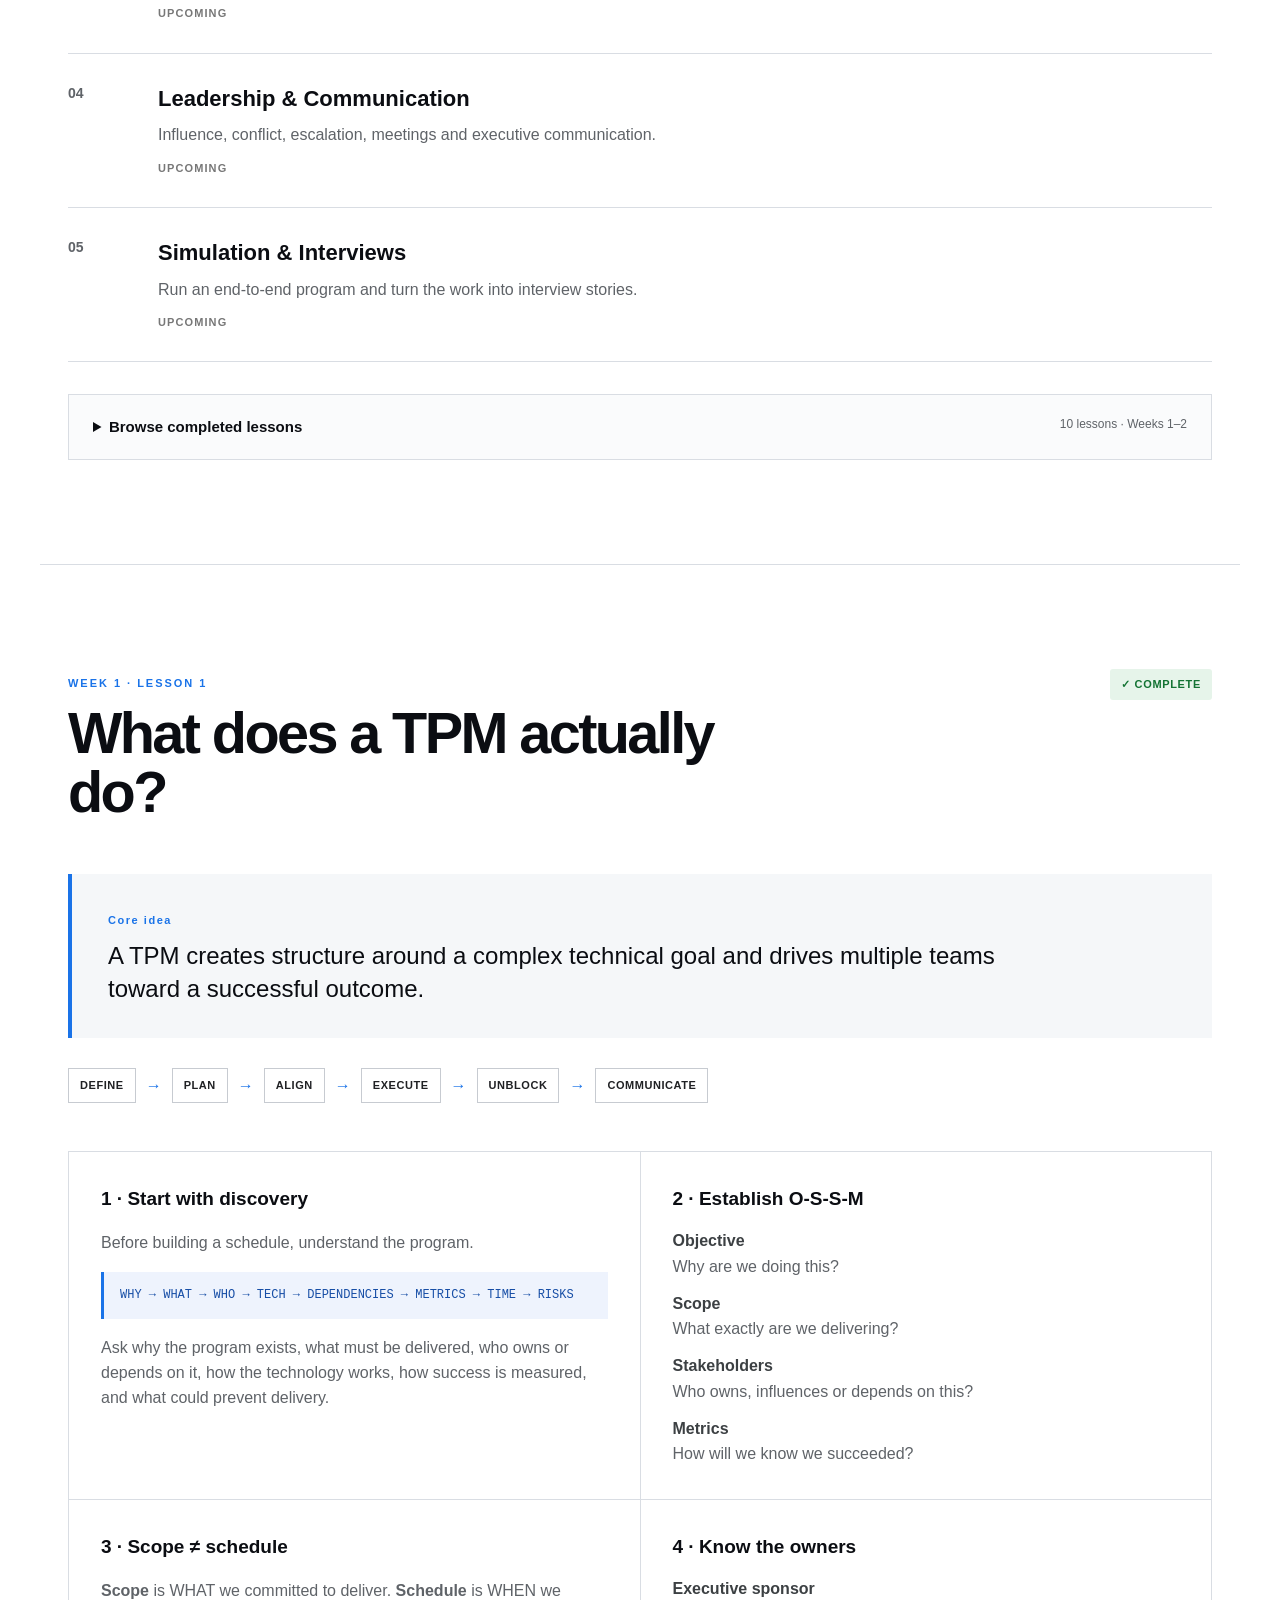
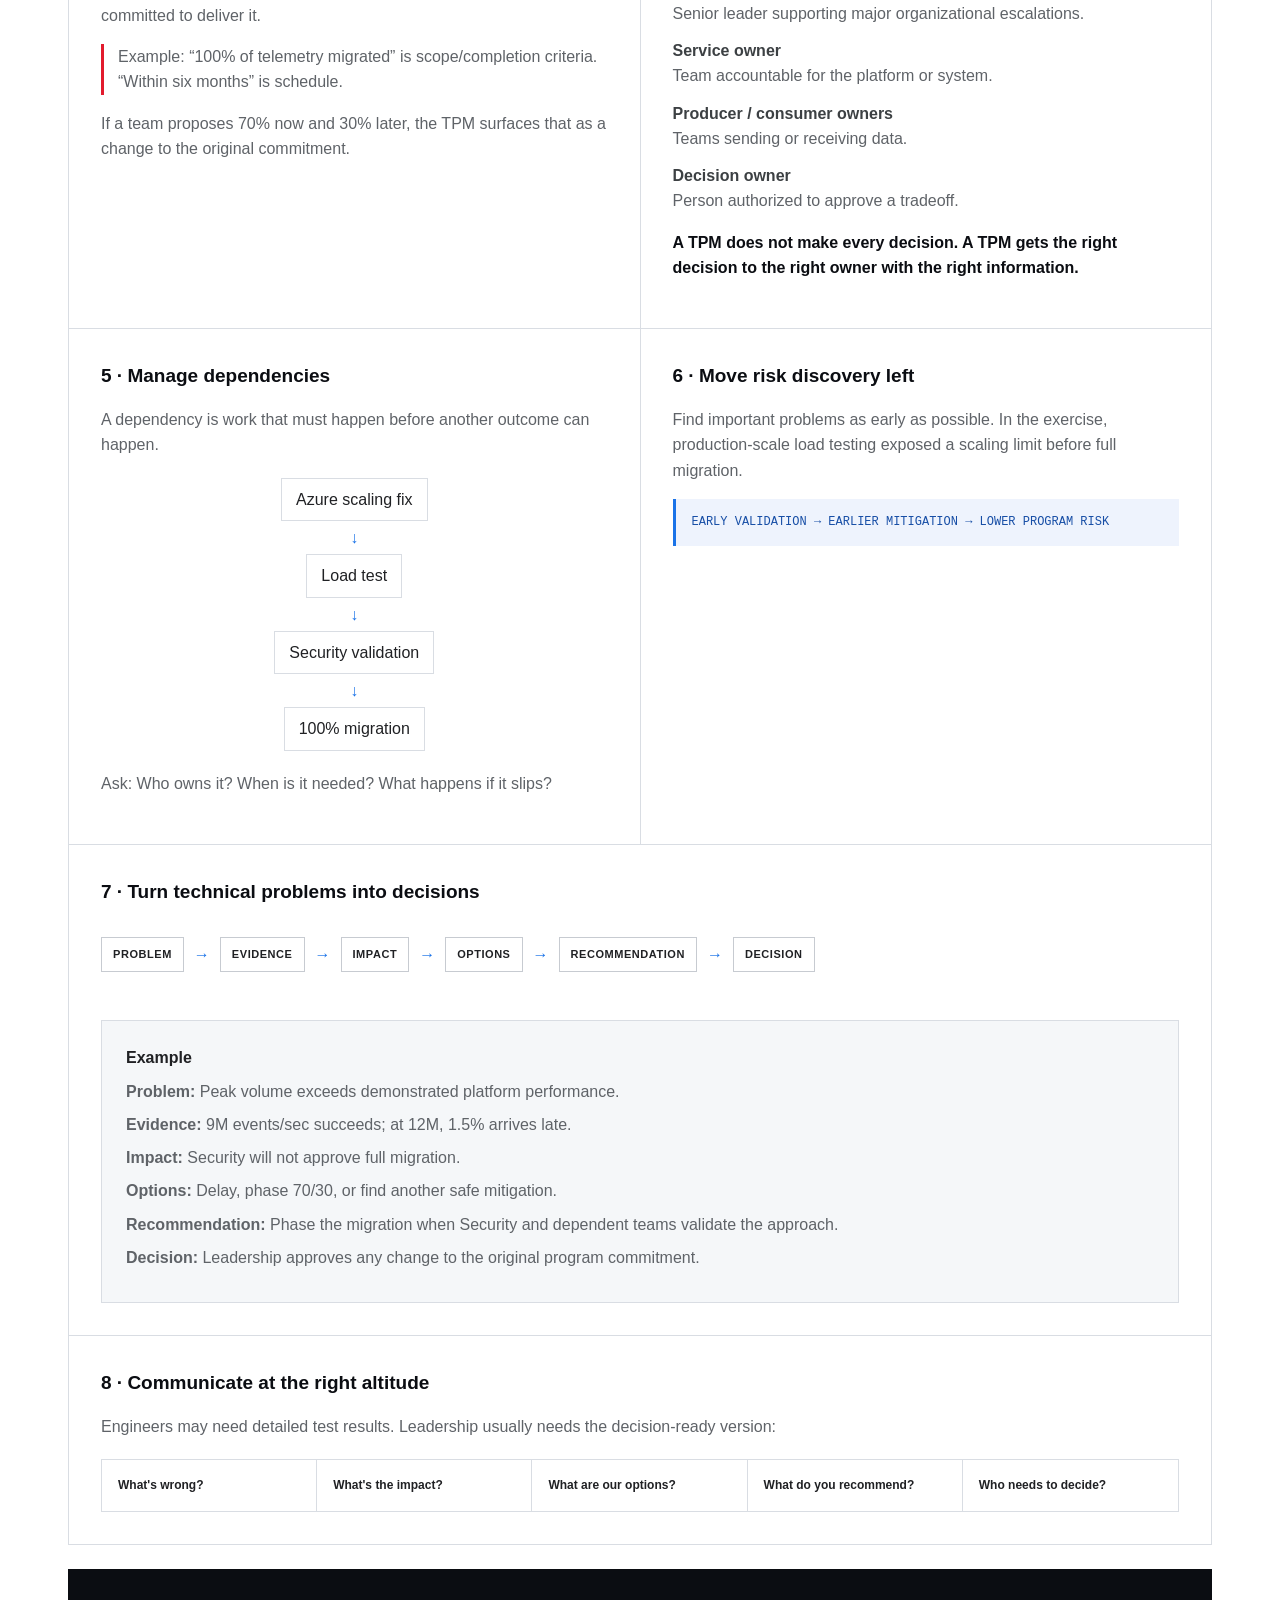
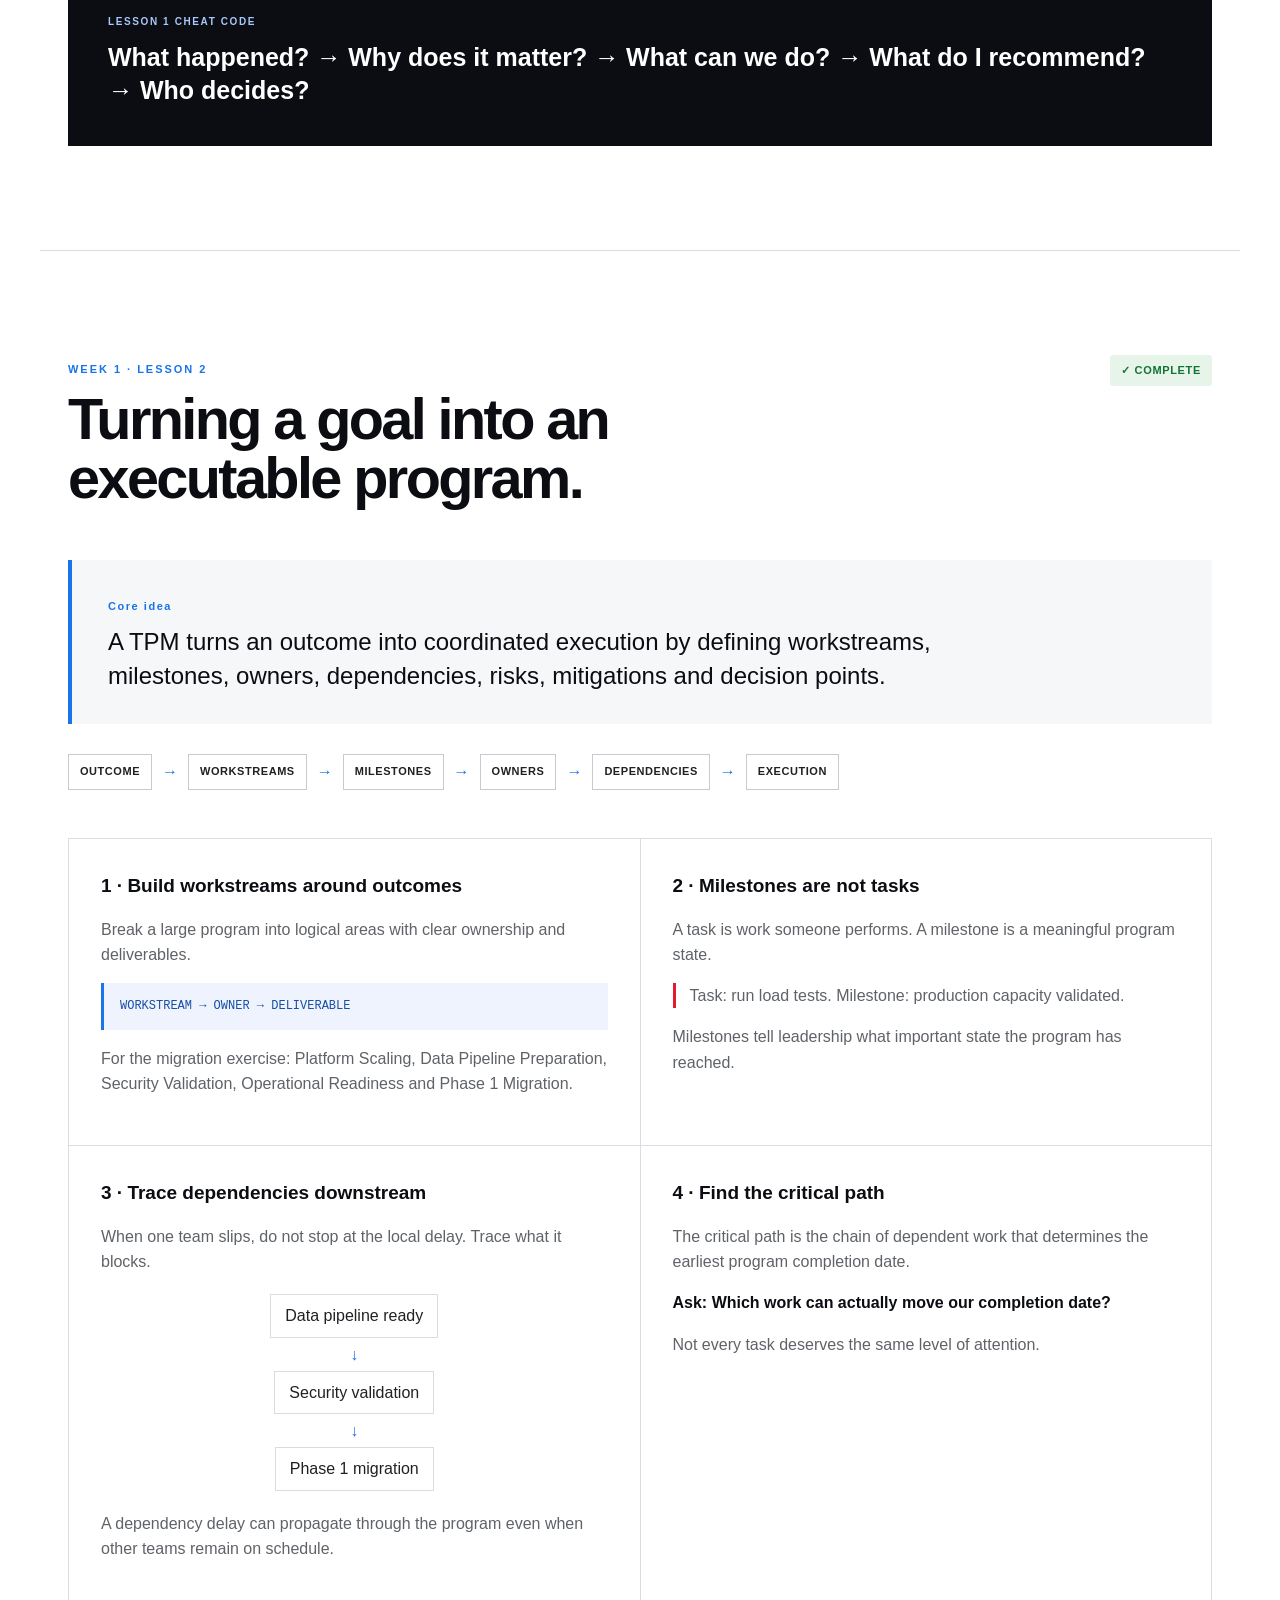
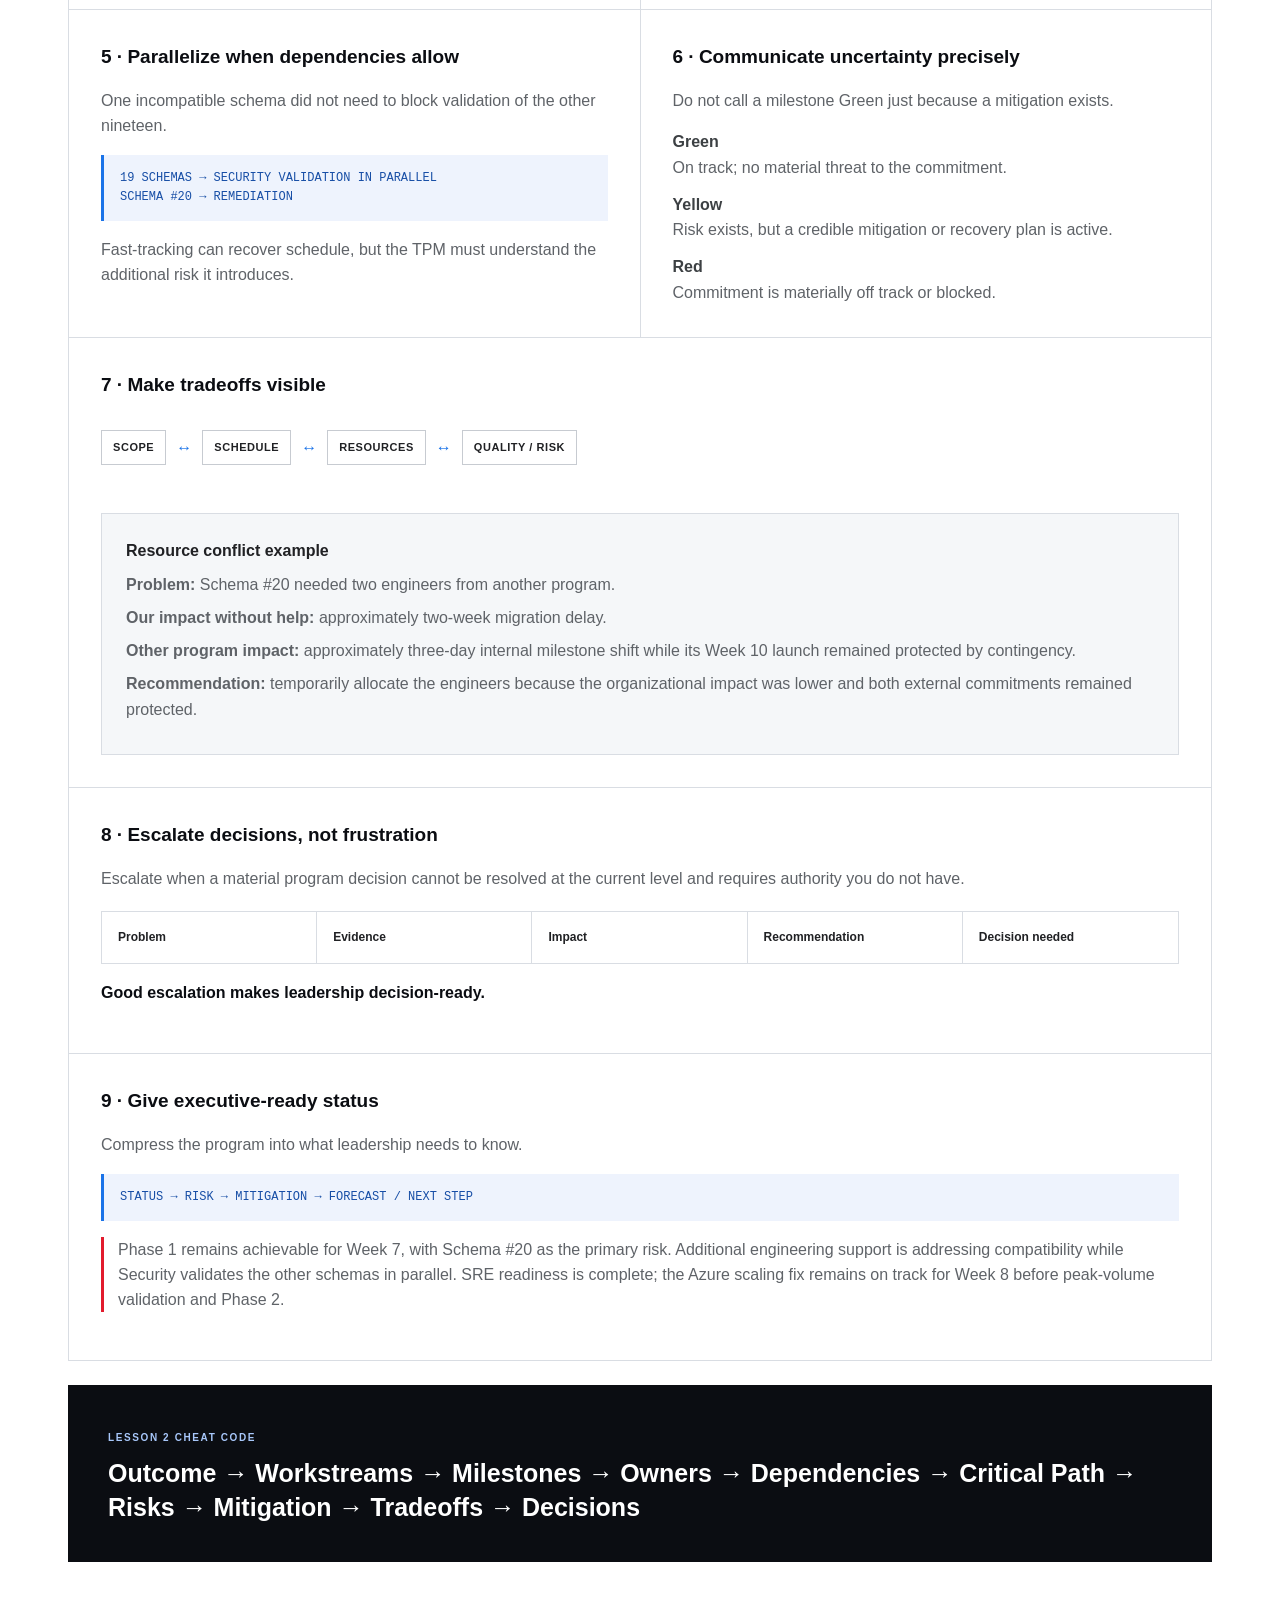
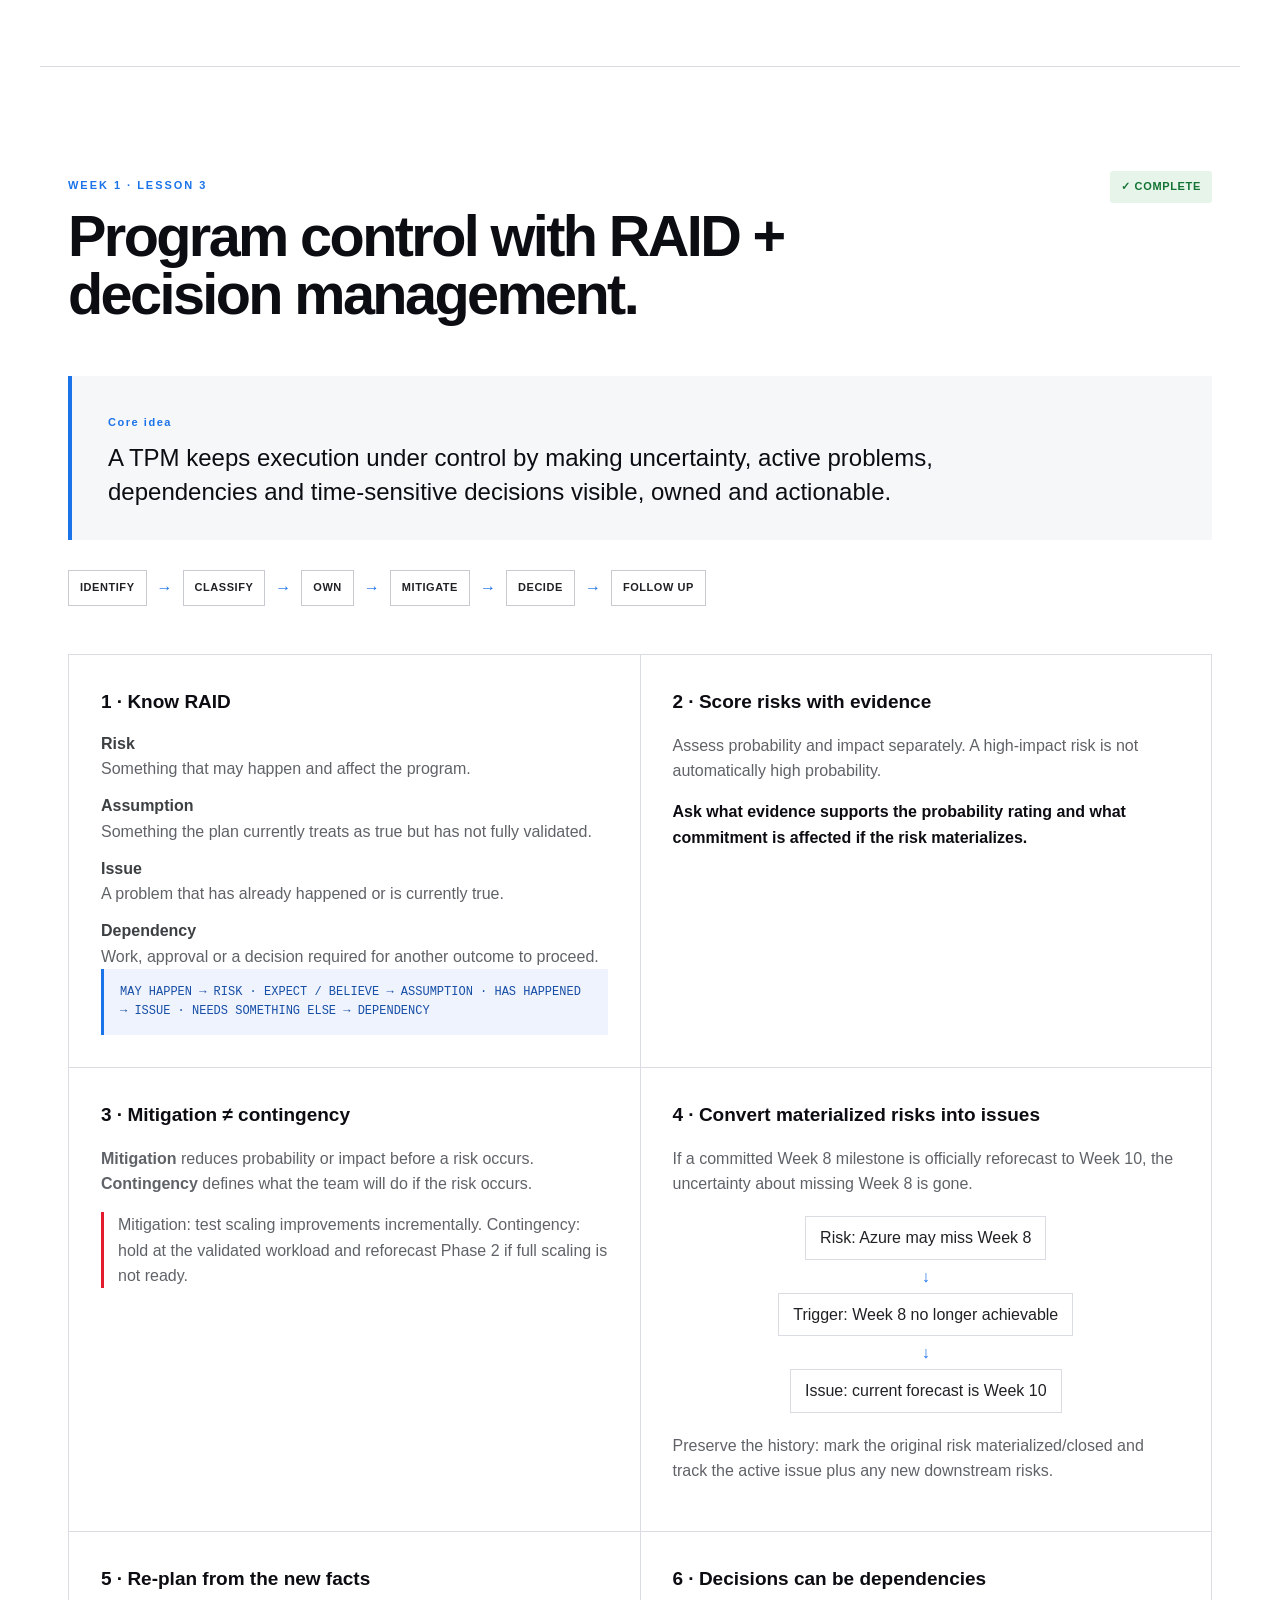
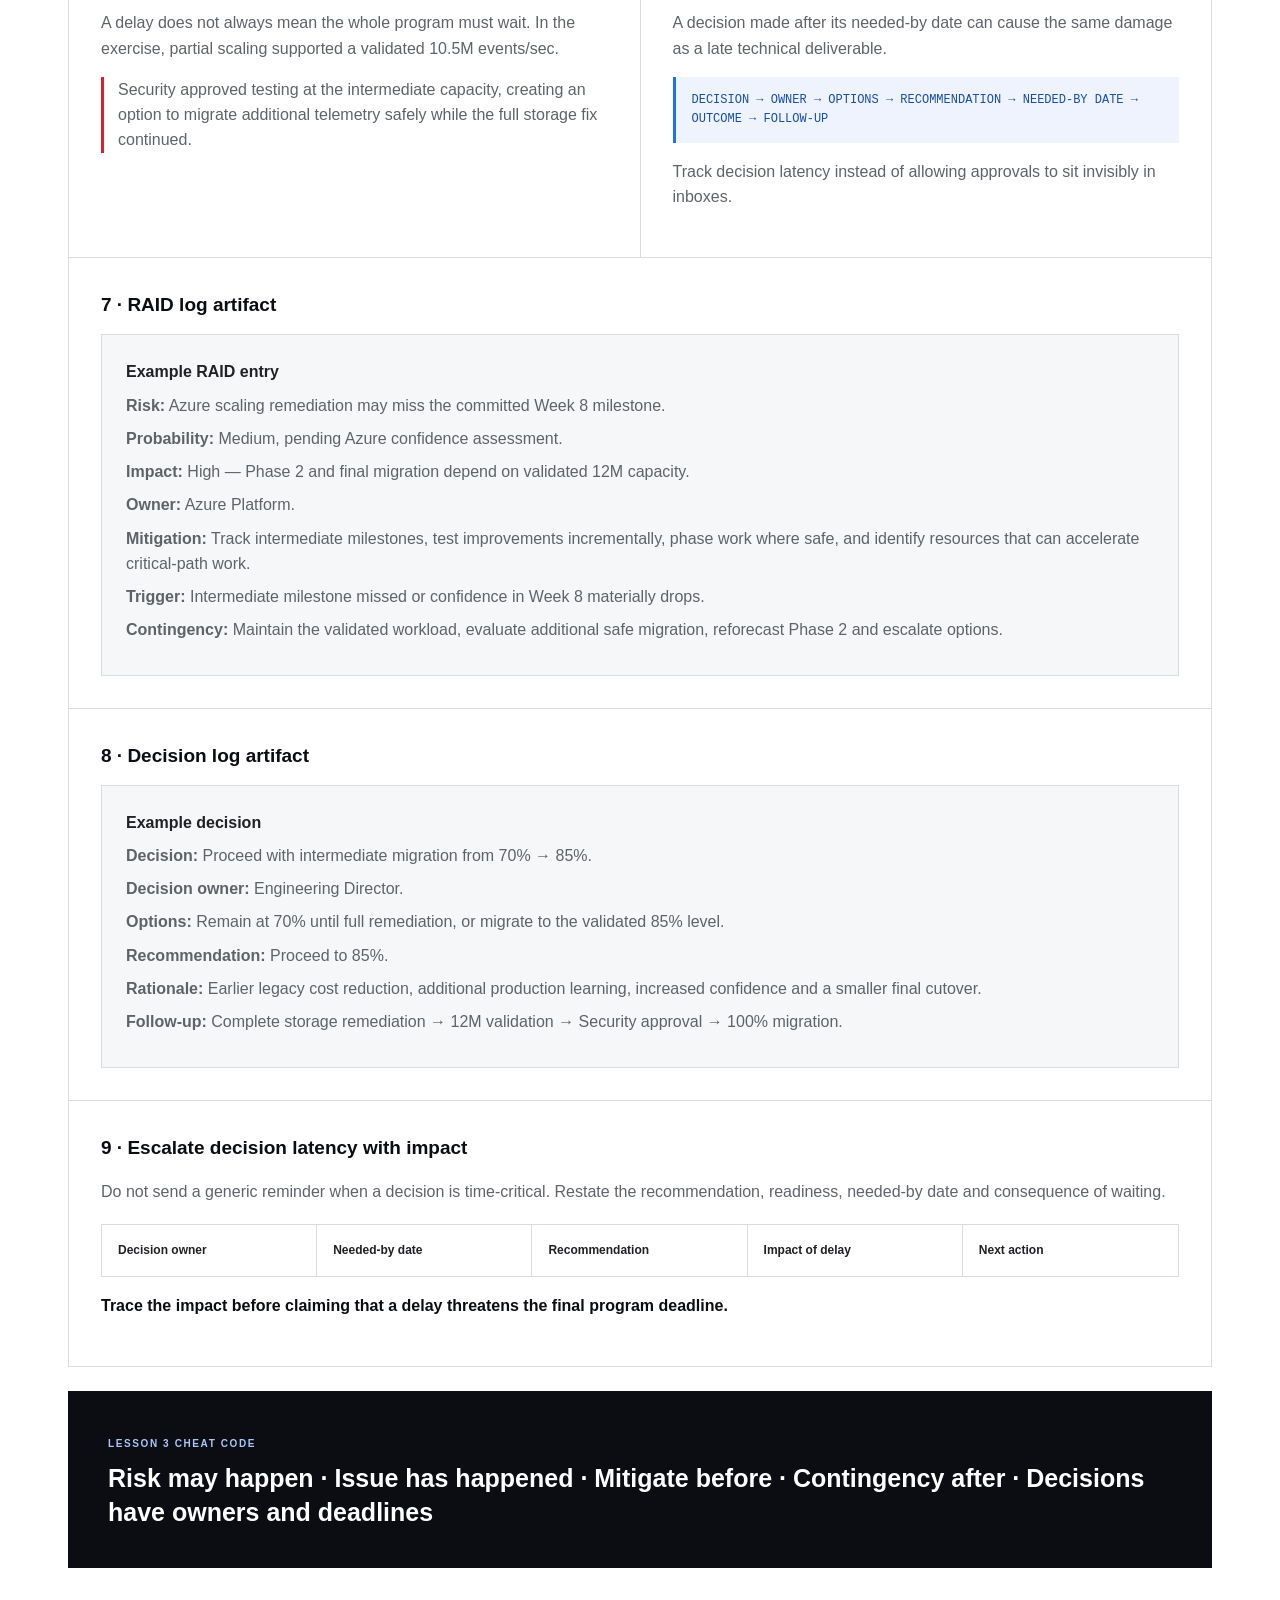
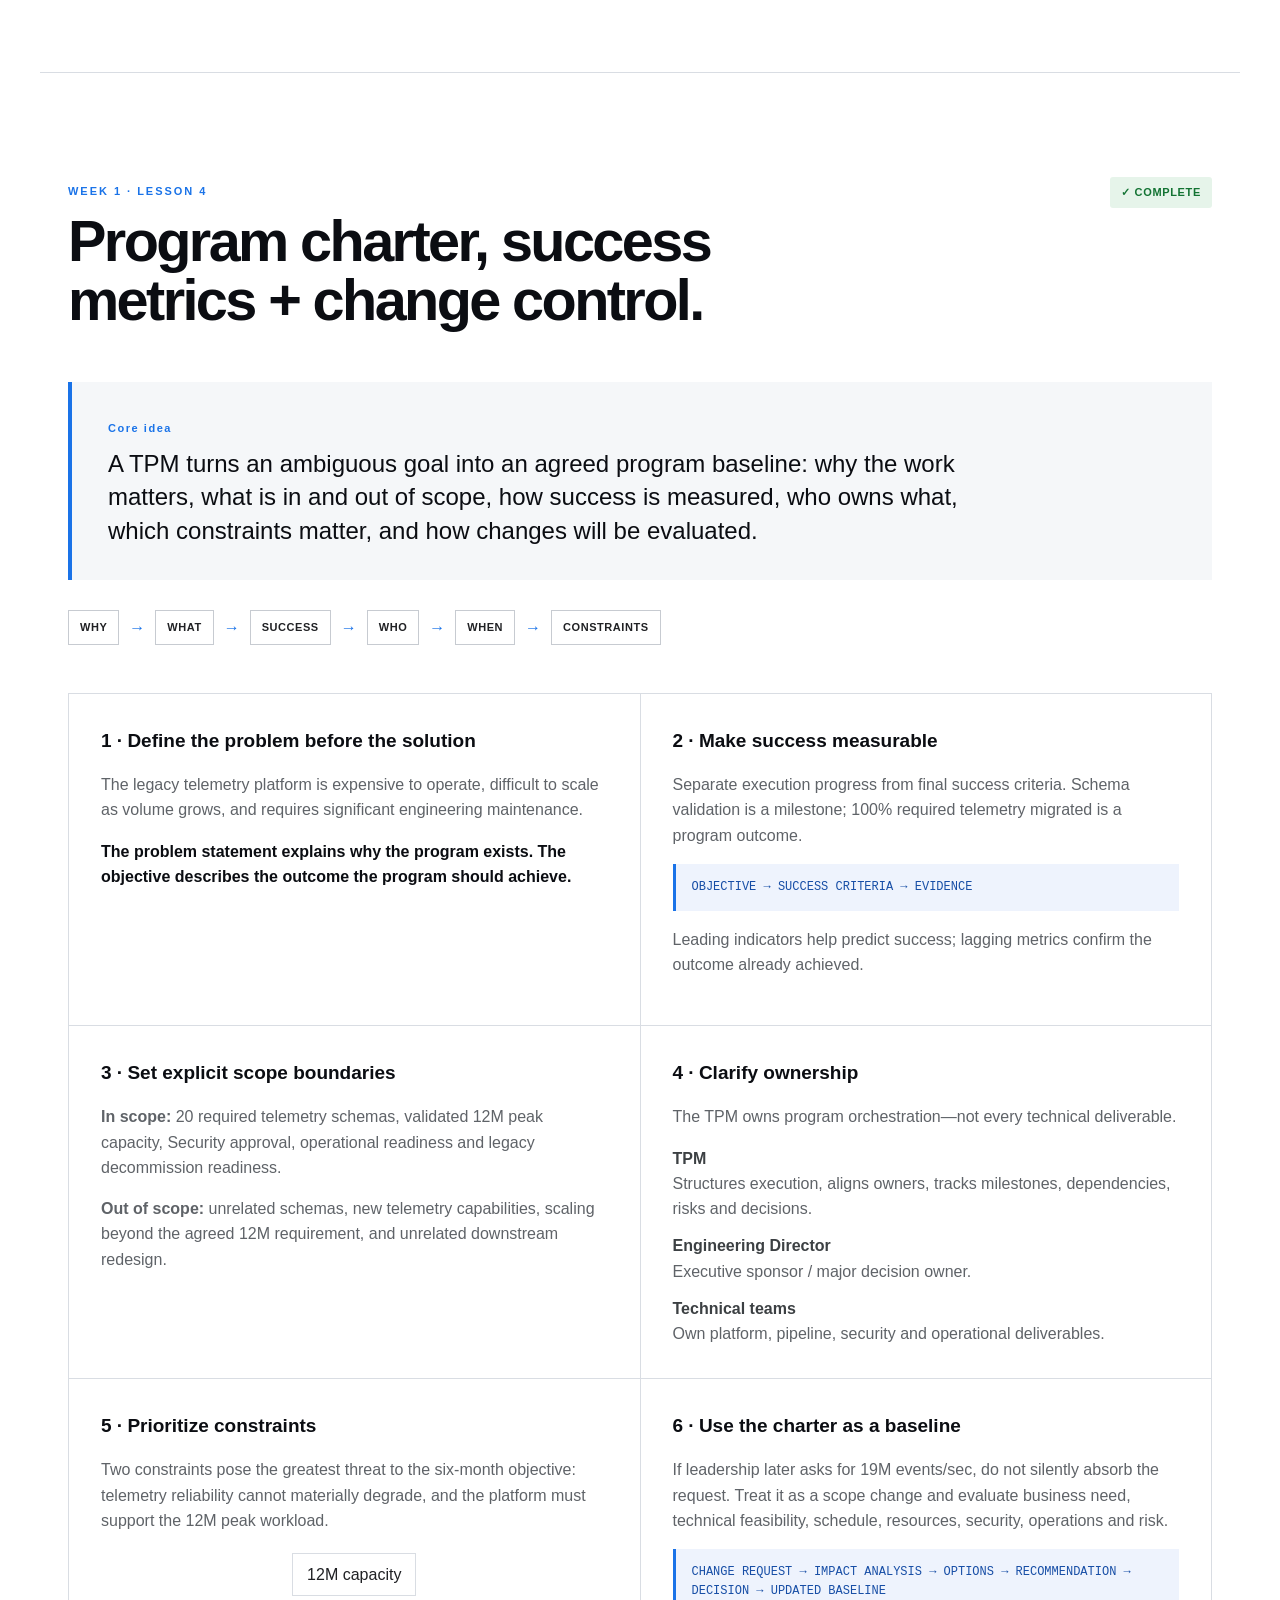
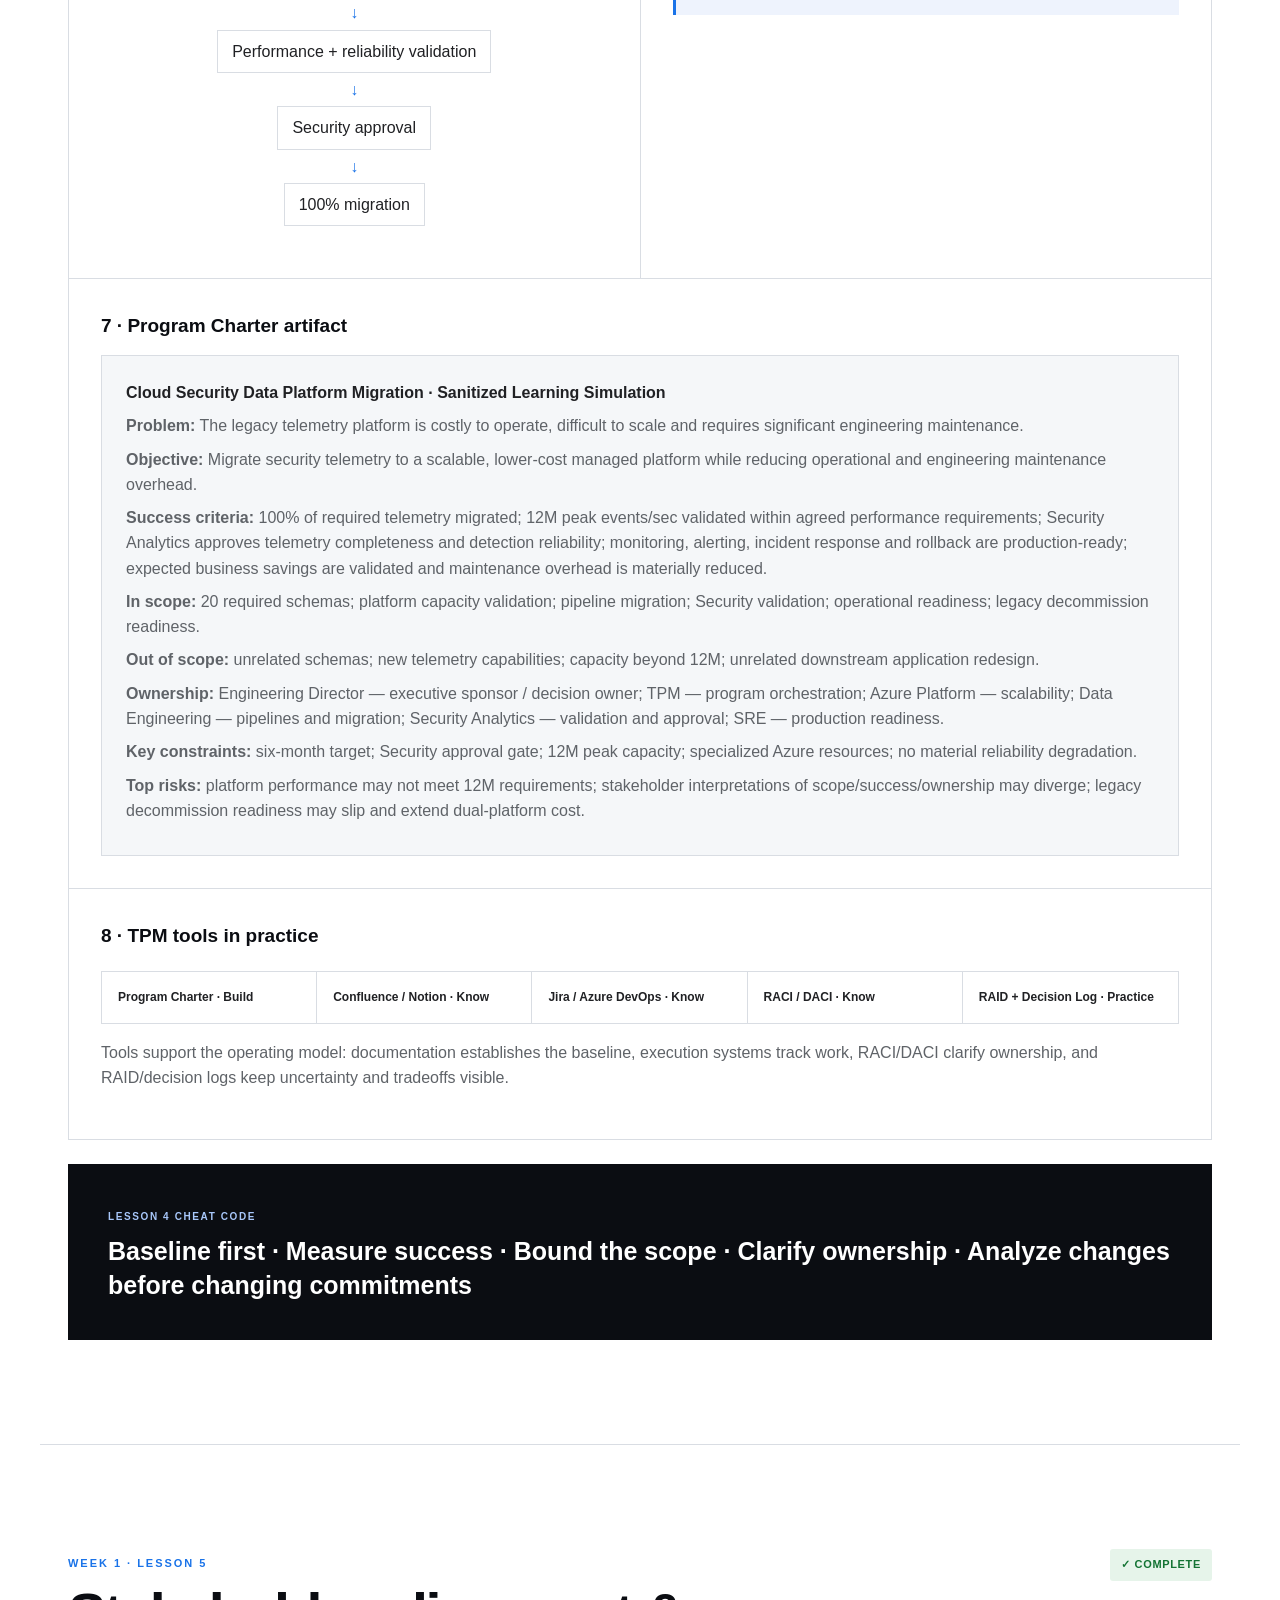
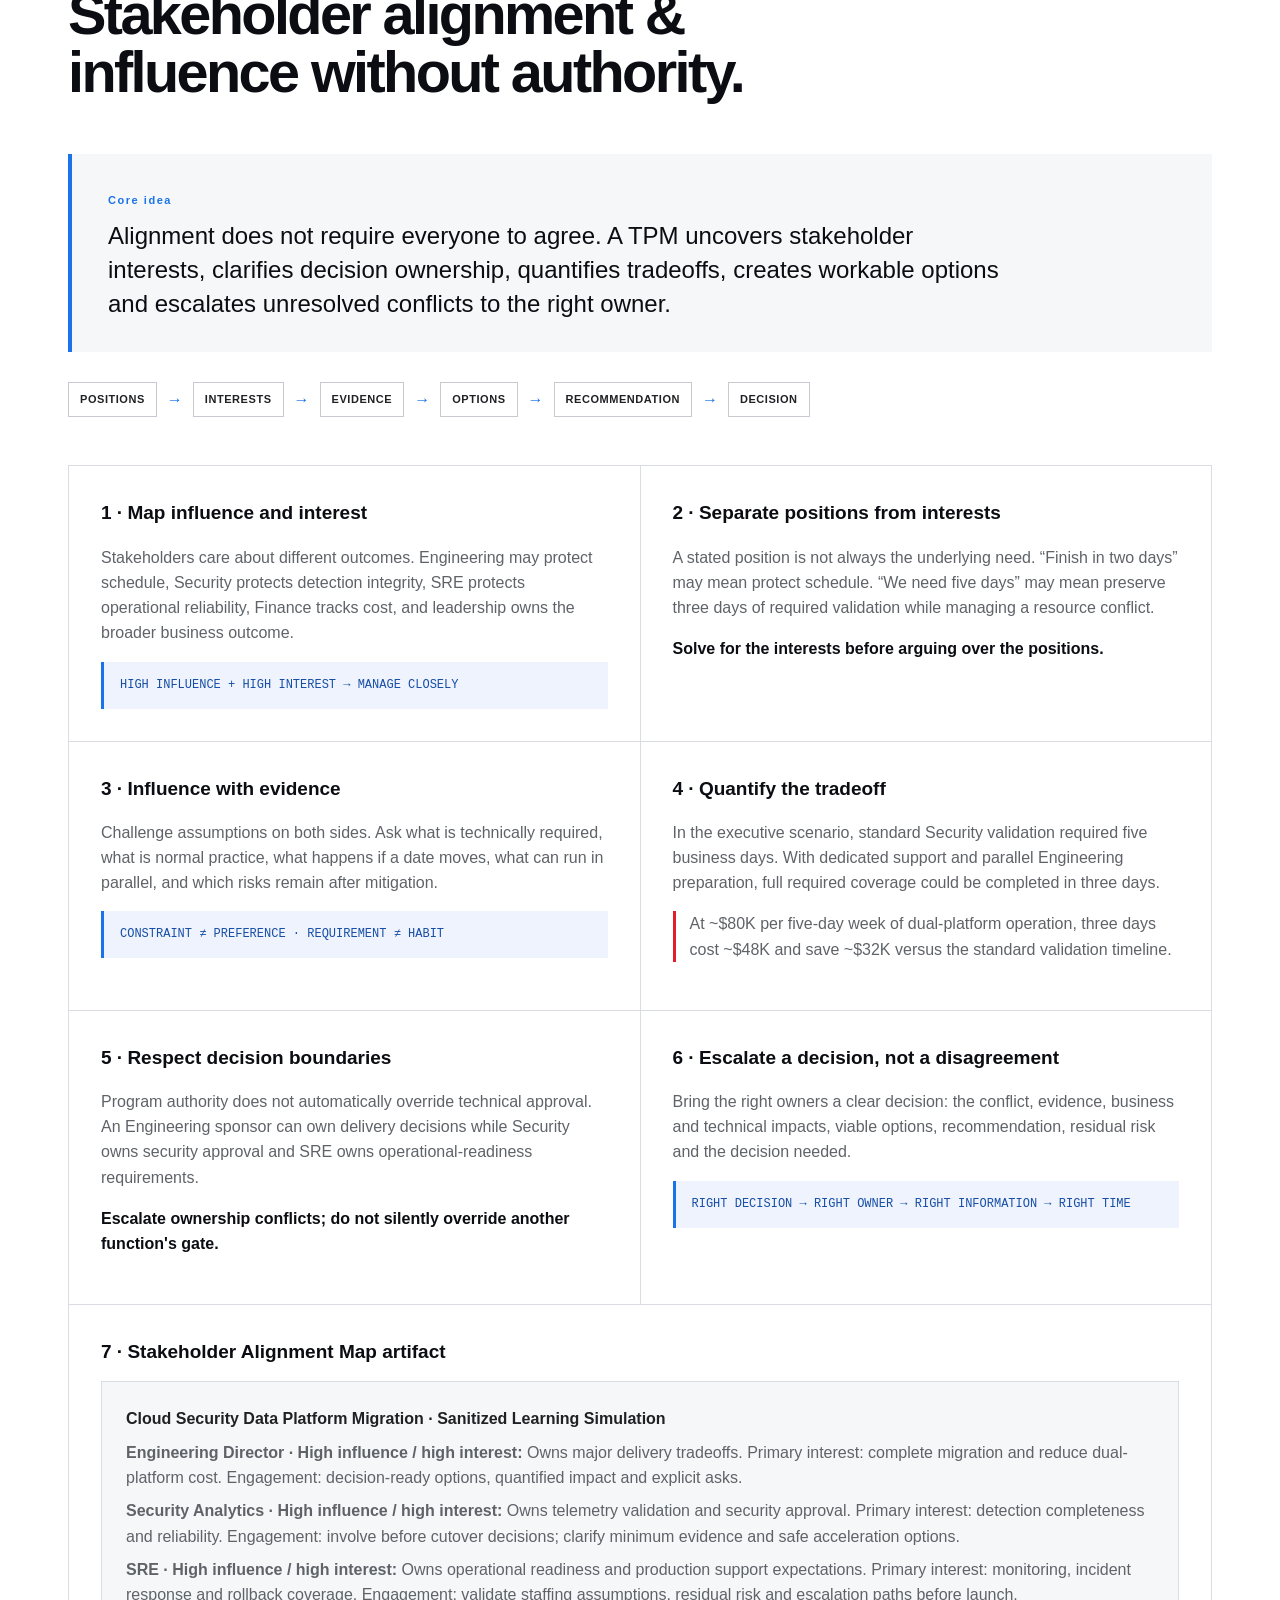
==== commit bd0813f2: "Complete Week 2 - Governance and Change Control" ====
--- a/index.html
+++ b/index.html
@@ -1,13 +1,13 @@
 <!doctype html><html lang="en"><head><meta charset="utf-8"><meta name="viewport" content="width=device-width,initial-scale=1"><meta name="description" content="Technical Program Management learning portfolio: lessons, case studies, and reusable TPM tools."><title>TPM Learning Portfolio</title><link rel="stylesheet" href="styles.css"></head><body>
 <header class="nav"><a class="brand" href="#top">TPM<span>Portfolio</span></a><nav aria-label="Main navigation"><a href="#journey">Learning</a><a href="#cases">Case Studies</a><a href="#impact">Experience</a><a href="#toolkit">Toolkit</a><a href="#about">About</a></nav></header>
 <main id="top">
-<section class="hero"><div class="eyebrow">TECHNICAL PROGRAM MANAGEMENT · ENGINEERING + OPERATIONS</div><h1>Turning technical depth into <em>program leadership.</em></h1><p class="lead">A working portfolio connecting 7+ years of software engineering and technical operations leadership with structured TPM execution: dependencies, risk, decisions, and measurable outcomes.</p><div class="actions"><a class="btn primary" href="#cases">View case study</a><a class="btn" href="#impact">See applied impact</a></div><div class="stats"><div><b>5</b><span>week roadmap</span></div><div><b>9</b><span>lessons complete</span></div><div><b>3</b><span>applied impact examples</span></div></div></section>
+<section class="hero"><div class="eyebrow">TECHNICAL PROGRAM MANAGEMENT · ENGINEERING + OPERATIONS</div><h1>Turning technical depth into <em>program leadership.</em></h1><p class="lead">A working portfolio connecting 7+ years of software engineering and technical operations leadership with structured TPM execution: dependencies, risk, decisions, and measurable outcomes.</p><div class="actions"><a class="btn primary" href="#cases">View case study</a><a class="btn" href="#impact">See applied impact</a></div><div class="stats"><div><b>5</b><span>week roadmap</span></div><div><b>10</b><span>lessons complete</span></div><div><b>3</b><span>applied impact examples</span></div></div></section>
 <section id="journey" class="section"><div class="section-head"><div><span class="kicker">LEARNING JOURNEY</span><h2>Five weeks. From foundations to execution.</h2></div><p>The curriculum combines concepts with realistic decisions, technical programs, reusable artifacts, and interview-ready case studies.</p></div><div class="weeks">
 <article class="week active"><span>01</span><div><h3>TPM Foundations</h3><p>Role, discovery, scope, stakeholders, ownership, risk and decision-making.</p><small>COMPLETE · 5 LESSONS</small></div></article>
-<article class="week active"><span>02</span><div><h3>Planning & Execution</h3><p>Milestones, dependencies, RAID, RACI, critical path and operating rhythms.</p><small>IN PROGRESS · 4 LESSONS COMPLETE</small></div></article>
+<article class="week active"><span>02</span><div><h3>Planning & Execution</h3><p>Milestones, dependencies, RAID, RACI, critical path and operating rhythms.</p><small>COMPLETE · 5 LESSONS</small></div></article>
 <article class="week"><span>03</span><div><h3>Technical TPM</h3><p>Architecture, APIs, cloud systems, reliability, scalability and migrations.</p><small>UPCOMING</small></div></article>
 <article class="week"><span>04</span><div><h3>Leadership & Communication</h3><p>Influence, conflict, escalation, meetings and executive communication.</p><small>UPCOMING</small></div></article>
-<article class="week"><span>05</span><div><h3>Simulation & Interviews</h3><p>Run an end-to-end program and turn the work into interview stories.</p><small>UPCOMING</small></div></article></div><details class="lesson-directory"><summary>Browse completed lessons <span>9 lessons · Weeks 1–2</span></summary><div class="lesson-links"><a href="#lesson1">W1 · TPM Foundations</a><a href="#lesson2">W1 · Program Planning</a><a href="#lesson3">W1 · RAID & Decisions</a><a href="#lesson4">W1 · Charter & Scope</a><a href="#lesson5">W1 · Stakeholder Alignment</a><a href="#week2lesson1">W2 · Executable Plan</a><a href="#week2lesson2">W2 · Dependency & RAID</a><a href="#week2lesson3">W2 · Execution Control</a><a href="#week2lesson4">W2 · Prioritization & Tradeoffs</a></div></details></section>
+<article class="week"><span>05</span><div><h3>Simulation & Interviews</h3><p>Run an end-to-end program and turn the work into interview stories.</p><small>UPCOMING</small></div></article></div><details class="lesson-directory"><summary>Browse completed lessons <span>10 lessons · Weeks 1–2</span></summary><div class="lesson-links"><a href="#lesson1">W1 · TPM Foundations</a><a href="#lesson2">W1 · Program Planning</a><a href="#lesson3">W1 · RAID & Decisions</a><a href="#lesson4">W1 · Charter & Scope</a><a href="#lesson5">W1 · Stakeholder Alignment</a><a href="#week2lesson1">W2 · Executable Plan</a><a href="#week2lesson2">W2 · Dependency & RAID</a><a href="#week2lesson3">W2 · Execution Control</a><a href="#week2lesson4">W2 · Prioritization & Tradeoffs</a><a href="#week2lesson5">W2 · Governance & Change Control</a></div></details></section>
 <section id="lesson1" class="section lesson"><div class="section-head"><div><span class="kicker">WEEK 1 · LESSON 1</span><h2>What does a TPM actually do?</h2></div><span class="complete">✓ COMPLETE</span></div><div class="callout"><strong>Core idea</strong><p>A TPM creates structure around a complex technical goal and drives multiple teams toward a successful outcome.</p></div><div class="flow"><span>DEFINE</span><i>→</i><span>PLAN</span><i>→</i><span>ALIGN</span><i>→</i><span>EXECUTE</span><i>→</i><span>UNBLOCK</span><i>→</i><span>COMMUNICATE</span></div>
 <div class="lesson-grid"><article><h3>1 · Start with discovery</h3><p>Before building a schedule, understand the program.</p><div class="memory">WHY → WHAT → WHO → TECH → DEPENDENCIES → METRICS → TIME → RISKS</div><p>Ask why the program exists, what must be delivered, who owns or depends on it, how the technology works, how success is measured, and what could prevent delivery.</p></article><article><h3>2 · Establish O-S-S-M</h3><dl><dt>Objective</dt><dd>Why are we doing this?</dd><dt>Scope</dt><dd>What exactly are we delivering?</dd><dt>Stakeholders</dt><dd>Who owns, influences or depends on this?</dd><dt>Metrics</dt><dd>How will we know we succeeded?</dd></dl></article><article><h3>3 · Scope ≠ schedule</h3><p><b>Scope</b> is WHAT we committed to deliver. <b>Schedule</b> is WHEN we committed to deliver it.</p><p class="example">Example: “100% of telemetry migrated” is scope/completion criteria. “Within six months” is schedule.</p><p>If a team proposes 70% now and 30% later, the TPM surfaces that as a change to the original commitment.</p></article><article><h3>4 · Know the owners</h3><dl><dt>Executive sponsor</dt><dd>Senior leader supporting major organizational escalations.</dd><dt>Service owner</dt><dd>Team accountable for the platform or system.</dd><dt>Producer / consumer owners</dt><dd>Teams sending or receiving data.</dd><dt>Decision owner</dt><dd>Person authorized to approve a tradeoff.</dd></dl><p class="rule">A TPM does not make every decision. A TPM gets the right decision to the right owner with the right information.</p></article><article><h3>5 · Manage dependencies</h3><p>A dependency is work that must happen before another outcome can happen.</p><div class="stack"><span>Azure scaling fix</span><b>↓</b><span>Load test</span><b>↓</b><span>Security validation</span><b>↓</b><span>100% migration</span></div><p>Ask: Who owns it? When is it needed? What happens if it slips?</p></article><article><h3>6 · Move risk discovery left</h3><p>Find important problems as early as possible. In the exercise, production-scale load testing exposed a scaling limit before full migration.</p><div class="memory">EARLY VALIDATION → EARLIER MITIGATION → LOWER PROGRAM RISK</div></article><article class="wide"><h3>7 · Turn technical problems into decisions</h3><div class="decision-flow"><span>PROBLEM</span><i>→</i><span>EVIDENCE</span><i>→</i><span>IMPACT</span><i>→</i><span>OPTIONS</span><i>→</i><span>RECOMMENDATION</span><i>→</i><span>DECISION</span></div><div class="example-box"><b>Example</b><p><strong>Problem:</strong> Peak volume exceeds demonstrated platform performance.</p><p><strong>Evidence:</strong> 9M events/sec succeeds; at 12M, 1.5% arrives late.</p><p><strong>Impact:</strong> Security will not approve full migration.</p><p><strong>Options:</strong> Delay, phase 70/30, or find another safe mitigation.</p><p><strong>Recommendation:</strong> Phase the migration when Security and dependent teams validate the approach.</p><p><strong>Decision:</strong> Leadership approves any change to the original program commitment.</p></div></article><article class="wide"><h3>8 · Communicate at the right altitude</h3><p>Engineers may need detailed test results. Leadership usually needs the decision-ready version:</p><div class="five"><span>What's wrong?</span><span>What's the impact?</span><span>What are our options?</span><span>What do you recommend?</span><span>Who needs to decide?</span></div></article></div>
 <div class="cheat"><span>LESSON 1 CHEAT CODE</span><h3>What happened? → Why does it matter? → What can we do? → What do I recommend? → Who decides?</h3></div></section>
@@ -72,7 +72,10 @@
 <article class="case"><div><span class="tag">SANITIZED LEARNING CASE · 8 LESSONS</span><h3>Cloud Security Data Platform Migration</h3><p>A hypothetical/sanitized program simulation used to demonstrate TPM reasoning without presenting simulated outcomes as employer results.</p></div><div class="case-grid"><div><small>PROGRAM CONTEXT</small><b>Large-scale security telemetry migration to a managed cloud platform</b></div><div><small>BUSINESS GOAL</small><b>Reduce legacy operational burden while protecting reliability and security</b></div><div><small>TPM ROLE PRACTICED</small><b>Structure execution, expose dependencies, manage risk, frame tradeoffs, and drive decision-ready communication</b></div></div></article>
 <div class="lesson-grid"><article><h3>Problem</h3><p>The target platform could support 9M events/sec, but at the 12M peak workload approximately 1.5% of telemetry arrived late. Security would not approve full migration at that performance level.</p></article><article><h3>Execution approach</h3><p>Established a program charter and measurable success criteria, structured five workstreams, traced the critical path, fast-tracked validation where dependencies allowed, and maintained RAID and decision logs as new facts emerged.</p></article><article><h3>Key decisions</h3><p>Recommended phased migration rather than silently changing the original commitment; quantified a cross-team resource tradeoff; later evaluated an intermediate 85% migration after validated capacity increased.</p></article><article><h3>Evidence & artifacts</h3><p>Program Charter · workstream plan · Milestone & Dependency Plan · critical-path analysis · G/Y/R status framing · RAID & Dependency Management Log · escalation triggers · decision log · Stakeholder Alignment Map · executive updates.</p></article><article><h3>Outcome of simulation</h3><p>The exercise produced a decision-ready execution plan with explicit owners, mitigations, approval gates, and a path from 70% to 85% to 100% migration.</p></article><article><h3>Key learning</h3><p>Do not treat every local slip as a program slip. Trace the critical path, quantify organizational impact, distinguish mitigation from postponement, and make uncertainty explicit.</p></article></div></section>
 <section id="impact" class="section"><div class="section-head"><div><span class="kicker">APPLIED EXPERIENCE</span><h2>Verified impact from real work.</h2></div><p>Selected non-confidential examples connect the TPM practices in this portfolio to demonstrated engineering and operations leadership.</p></div><div class="lesson-grid"><article><h3>Satellite integration leadership</h3><p><b>Scope:</b> Led a 10-person integration team across concurrent satellite workstreams.</p><p><b>Program behavior:</b> Aligned priorities, resources and dependencies to meet daily production commitments.</p><div class="memory">10-PERSON TEAM · CONCURRENT WORKSTREAMS · DAILY COMMITMENTS</div></article><article><h3>Hardware NPI execution</h3><p><b>Scope:</b> Drove NPI for a new satellite hardware product.</p><p><b>Program behavior:</b> Coordinated engineering, integration, test, quality and production through build readiness and validation.</p><div class="memory">ENGINEERING → INTEGRATION → TEST → QUALITY → PRODUCTION</div></article><article class="wide"><h3>Process improvement with measurable impact</h3><p><b>Problem:</b> Hardware rework required roughly two hours using the existing process.</p><p><b>Action:</b> Piloted an alternative SOP on a legacy part, validated the approach with engineering, and published the revised procedure.</p><p><b>Impact:</b> Reduced rework time to roughly one hour — approximately <strong>50% faster</strong> — while preserving an engineering-validated process.</p><div class="memory">~2 HOURS → ~1 HOUR · ~50% REWORK-TIME REDUCTION</div></article></div><div class="callout"><strong>Portfolio principle</strong><p>Learning simulations demonstrate how I think. Applied experience demonstrates what I have delivered. The two are intentionally labeled separately.</p></div></section>
-<section id="toolkit" class="section"><div class="section-head"><div><span class="kicker">TPM TOOLKIT</span><h2>Reusable program artifacts.</h2></div><p>Selected artifacts show how program decisions are structured and communicated. The emphasis is on evidence of thinking and execution, not a catalog of frameworks.</p></div><div class="tools"><article><b>Program Charter</b><span>Added · Lesson 4</span></article><article><b>RAID Log</b><span>Added · Lesson 3</span></article><article><b>Stakeholder Map</b><span>Added · Lesson 5</span></article><article><b>RACI / DACI</b><span>Practiced · Lesson 5</span></article><article><b>Decision Log</b><span>Added · Lesson 3</span></article><article><b>Milestone & Dependency Plan</b><span>Added · Week 2 Lesson 1</span></article><article><b>Dependency Tracker</b><span>Practiced · Week 2 Lesson 2</span></article><article><b>RAID & Dependency Management Log</b><span>Added · Week 2 Lesson 2</span></article><article><b>Operating Rhythm &amp; Execution Control Plan</b><span>Added · Week 2 Lesson 3</span></article><article><b>Executive Status</b><span>Practiced · Week 2 Lesson 3</span></article><article><b>Resource Prioritization &amp; Tradeoff Decision Matrix</b><span>Added · Week 2 Lesson 4</span></article><article><b>Launch Checklist</b><span>Week 5</span></article></div></section>
+<section id="week2lesson5" class="section lesson"><div class="section-head"><div><span class="kicker">WEEK 2 · LESSON 5</span><h2>Program governance &amp; change control.</h2></div><span class="complete">✓ COMPLETE</span></div><div class="callout"><strong>Core idea</strong><p>Capture proposed changes, assess the impact on the approved baseline, recommend options to the authorized decision owner, then record the decision and align delivery commitments. A preliminary estimate is not an approved customer promise.</p></div><div class="flow"><span>REQUEST</span><i>→</i><span>ASSESS</span><i>→</i><span>OPTIONS</span><i>→</i><span>RECOMMEND</span><i>→</i><span>APPROVE</span><i>→</i><span>REBASELINE</span></div>
+<div class="lesson-grid"><article><h3>1 · Establish the change request</h3><p><strong>Approved baseline:</strong> Five cloud security capabilities by Week 12, six engineers, Security validation in Weeks 10–11.</p><p><strong>Requested change:</strong> Add a sixth capability for an enterprise customer. It is valuable but not contractually required at the Week 12 launch.</p></article><article><h3>2 · Quantify the impact</h3><p>The new capability requires two engineers for three weeks, including testing. Those engineers are assigned to two original capabilities. Engineering confirms all six cannot be completed by Week 12 with current staffing.</p><p>Two new engineers might start in Week 9, but need approximately one week to onboard; Security cannot guarantee validation by Week 12.</p></article><article class="wide"><h3>3 · Change Control &amp; Decision Governance Register</h3><div class="example-box"><b>Cloud Security Platform · Sanitized Learning Simulation</b><p><strong>Change ID:</strong> CR-006 · <strong>Requestor:</strong> Product Director · <strong>Status:</strong> Deferred / decision recorded</p><p><strong>Option A:</strong> Keep five capabilities and Week 12 launch; plan the sixth for a later release. <strong>Recommended.</strong></p><p><strong>Option B:</strong> Deliver all six in Week 15; delays the launch by three weeks.</p><p><strong>Option C:</strong> Swap one original capability for the sixth; Week 12 remains a target subject to validation, with unassessed customer impact.</p><p><strong>Decision owner:</strong> Engineering Director. <strong>Decision:</strong> Approved Option A—retain five-capability Week 12 scope; defer the sixth.</p><p><strong>Rationale:</strong> Preserve existing commitments and mandatory security validation without making an unsupported resource or delivery promise.</p><p><strong>Baseline after decision:</strong> Five original capabilities; Week 12 launch unchanged. Sixth capability excluded from that launch.</p></div></article><article><h3>4 · Track post-decision dependencies</h3><dl><dt>Engineering Manager</dt><dd>Confirm engineer allocation for later release.</dd><dt>Engineering Lead</dt><dd>Refine implementation milestones and feasible forecast.</dd><dt>Security Lead</dt><dd>Review design and confirm validation plan and duration.</dd><dt>Product Director</dt><dd>Own customer communication and revised expectations.</dd></dl><p class="rule">Each dependency needs an owner, next action, and follow-up date before a delivery commitment is approved.</p></article><article><h3>5 · Communicate with precision</h3><p><strong>Estimate:</strong> Engineering suggests Week 15, subject to staffing and validation.</p><p><strong>Forecast:</strong> Pending confirmation of resource availability and Security timeline.</p><p><strong>Commitment:</strong> Not yet approved for the sixth capability.</p><p>Communicate promptly that the sixth capability is not included in Week 12; provide a confirmed follow-up date rather than promising Week 15.</p></article><article class="wide"><h3>6 · Executive decision framing</h3><div class="example-box"><b>Recommended decision request</b><p>“The sixth capability is valuable, but the required engineers are already committed and Security validation cannot be guaranteed by Week 12. I recommend retaining the five-capability launch scope and planning the additional capability as a subsequent release. I request approval to preserve the Week 12 baseline and defer the sixth capability. Following approval, I'll record the decision and coordinate Engineering, Security and Product on a credible follow-up plan.”</p></div></article></div>
+<div class="cheat"><span>WEEK 2 · LESSON 5 CHEAT CODE</span><h3>Document the request · Analyze baseline impact · Present tradeoffs · Ask for the decision · Update the plan · Avoid unapproved commitments</h3></div></section>
+<section id="toolkit" class="section"><div class="section-head"><div><span class="kicker">TPM TOOLKIT</span><h2>Reusable program artifacts.</h2></div><p>Selected artifacts show how program decisions are structured and communicated. The emphasis is on evidence of thinking and execution, not a catalog of frameworks.</p></div><div class="tools"><article><b>Program Charter</b><span>Added · Lesson 4</span></article><article><b>RAID Log</b><span>Added · Lesson 3</span></article><article><b>Stakeholder Map</b><span>Added · Lesson 5</span></article><article><b>RACI / DACI</b><span>Practiced · Lesson 5</span></article><article><b>Decision Log</b><span>Added · Lesson 3</span></article><article><b>Milestone & Dependency Plan</b><span>Added · Week 2 Lesson 1</span></article><article><b>Dependency Tracker</b><span>Practiced · Week 2 Lesson 2</span></article><article><b>RAID & Dependency Management Log</b><span>Added · Week 2 Lesson 2</span></article><article><b>Operating Rhythm &amp; Execution Control Plan</b><span>Added · Week 2 Lesson 3</span></article><article><b>Executive Status</b><span>Practiced · Week 2 Lesson 3</span></article><article><b>Resource Prioritization &amp; Tradeoff Decision Matrix</b><span>Added · Week 2 Lesson 4</span></article><article><b>Change Control &amp; Decision Governance Register</b><span>Added · Week 2 Lesson 5</span></article><article><b>Launch Checklist</b><span>Week 5</span></article></div></section>
 <section id="about" class="section about"><span class="kicker">ABOUT THIS PORTFOLIO</span><h2>Engineering depth. Operational leadership. Program thinking.</h2><p>I bring 7+ years of software engineering experience across cloud, security, automation and data, plus technical operations leadership in satellite manufacturing. This portfolio shows how that background translates into TPM practices: structuring ambiguous programs, aligning cross-functional teams, managing dependencies and risk, and turning technical complexity into decision-ready execution.</p><p class="privacy">All public examples are sanitized, generalized, hypothetical, or based on non-confidential information.</p></section>
 </main><footer><span>TPM Learning Portfolio</span><span>Built as a living learning & portfolio project.</span></footer>
 </body></html>
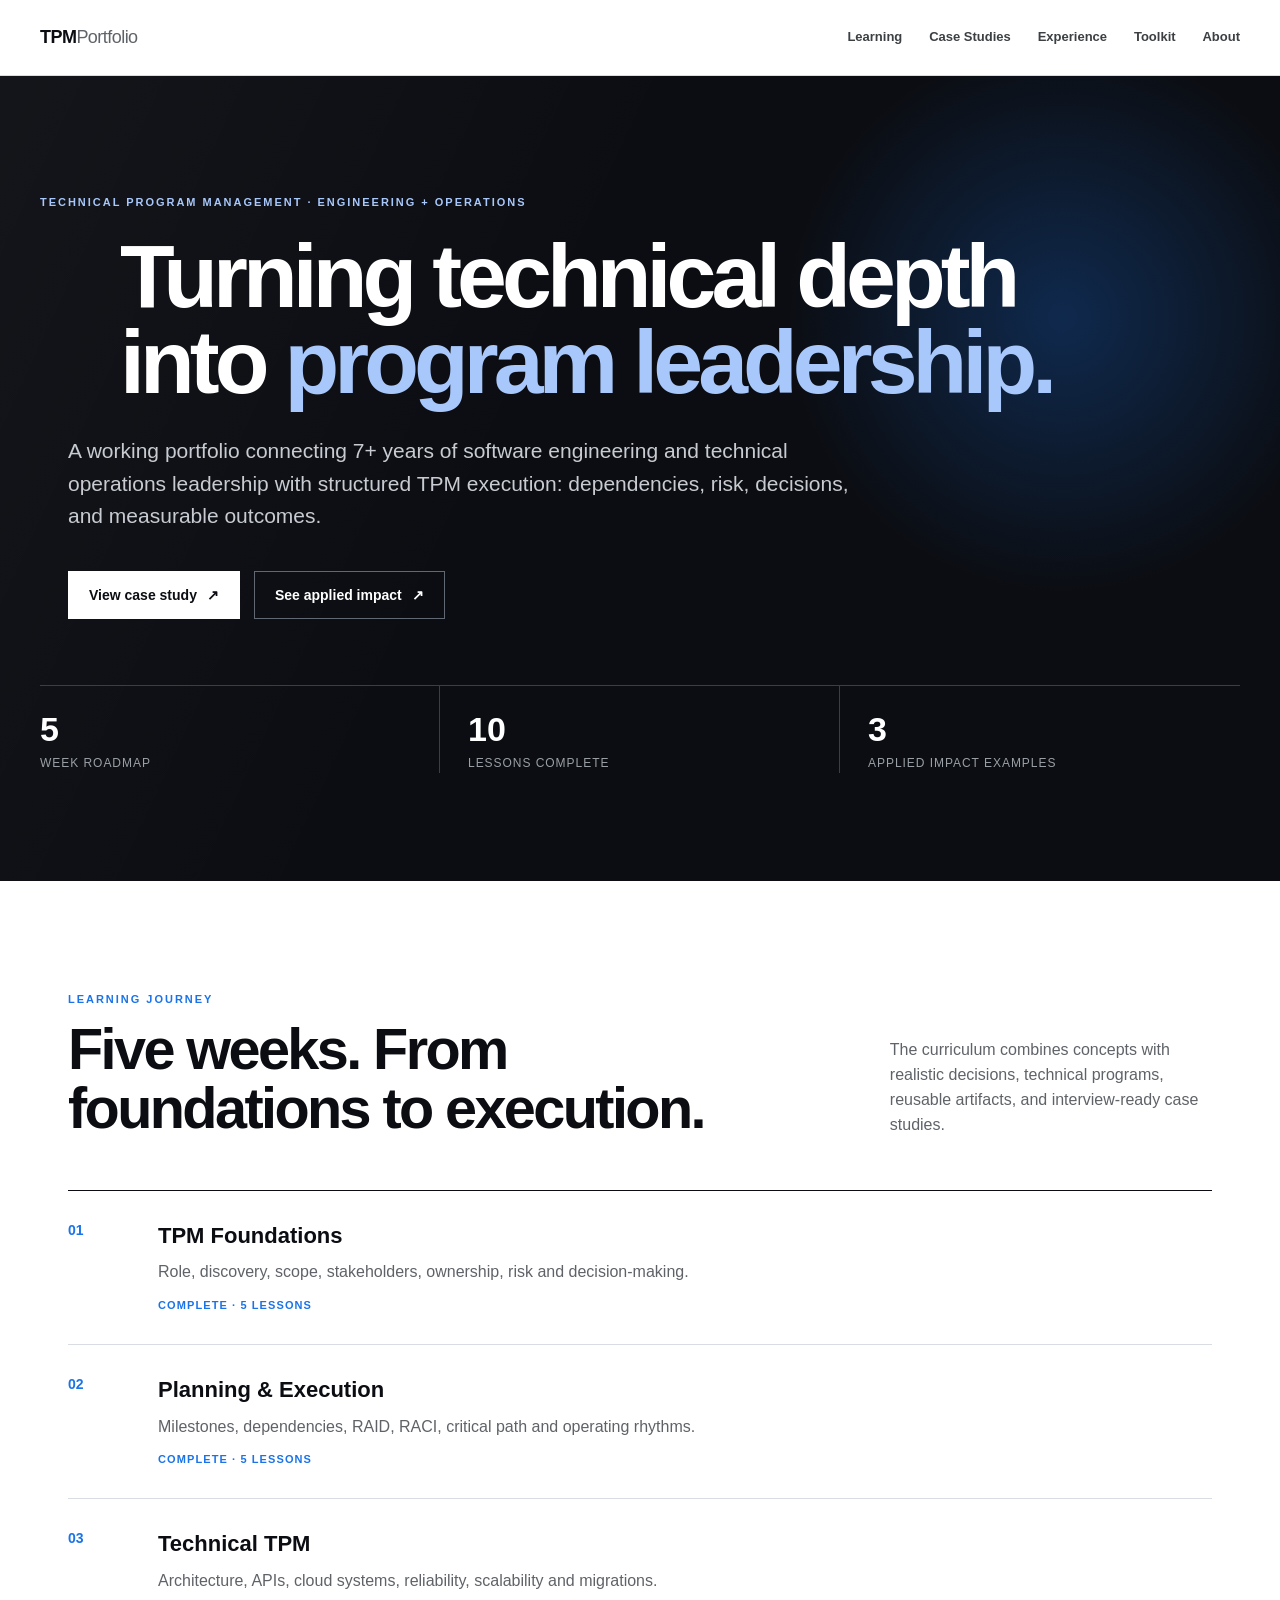
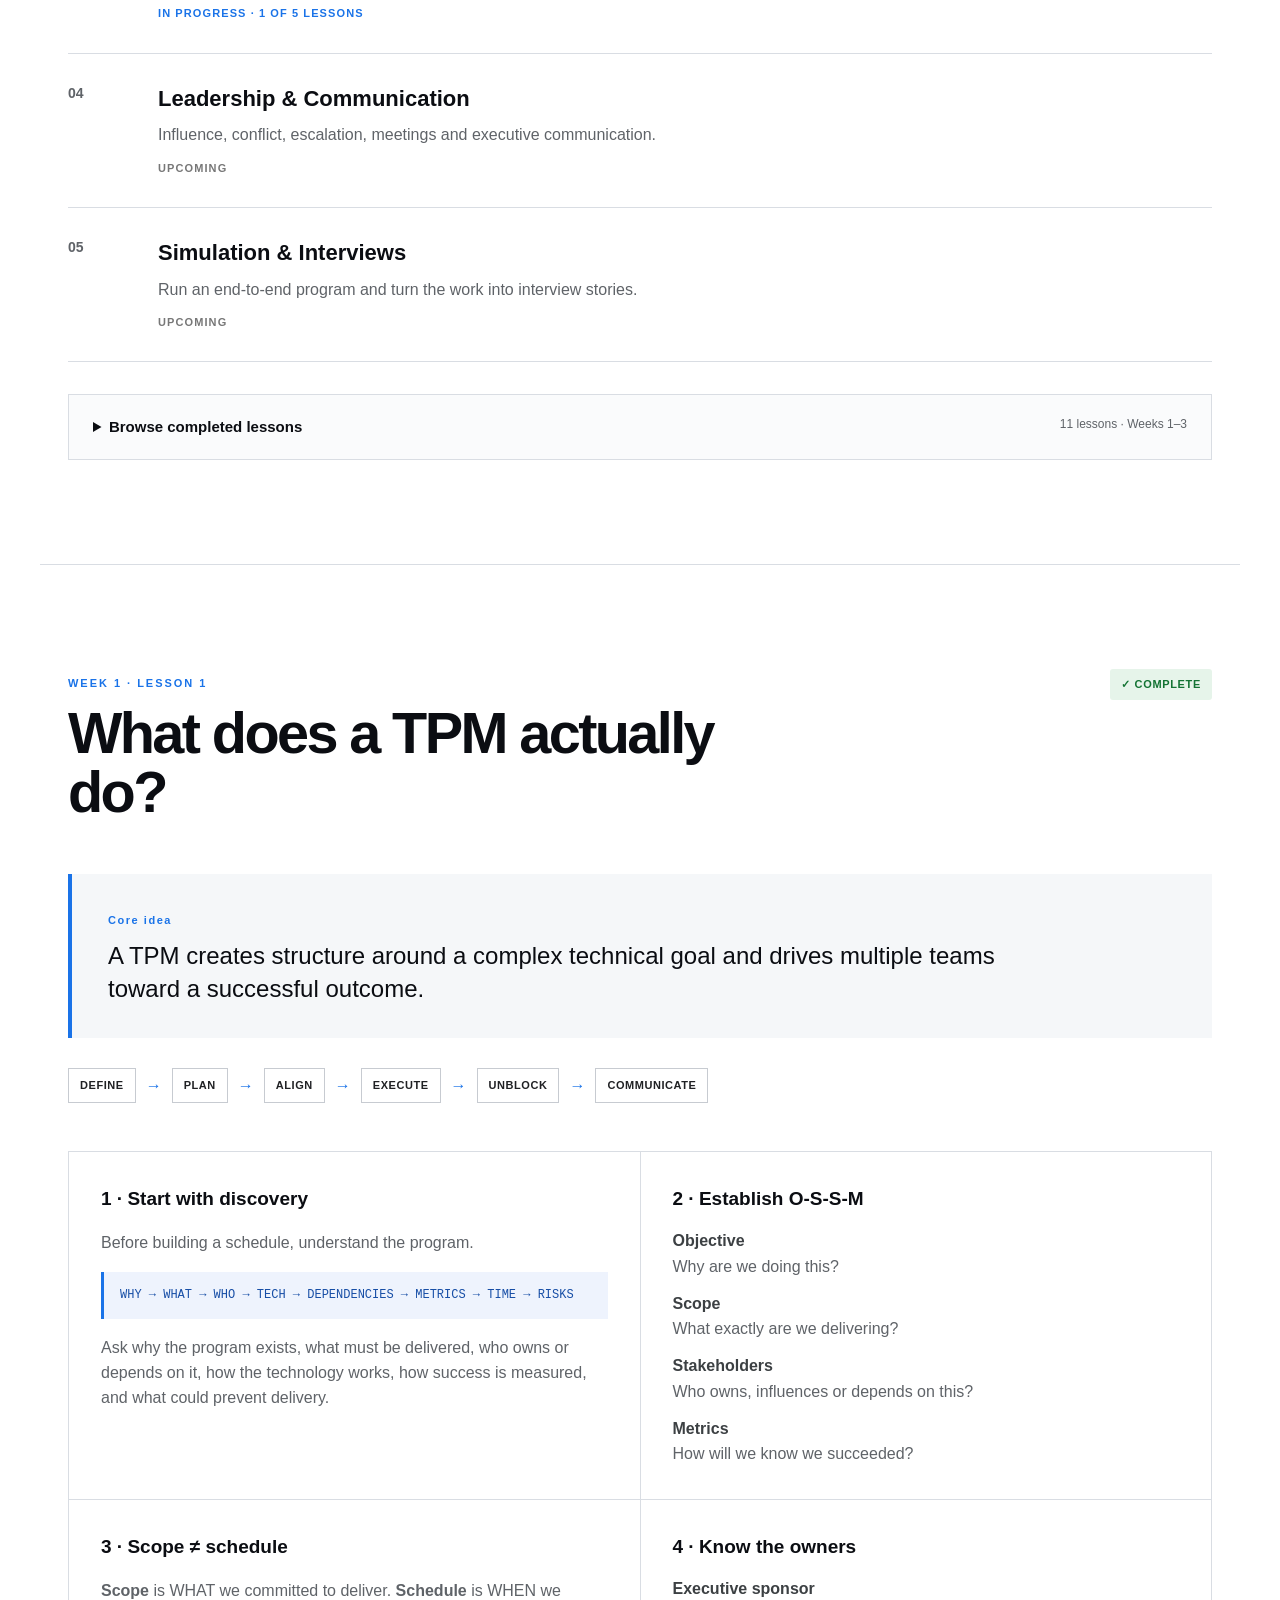
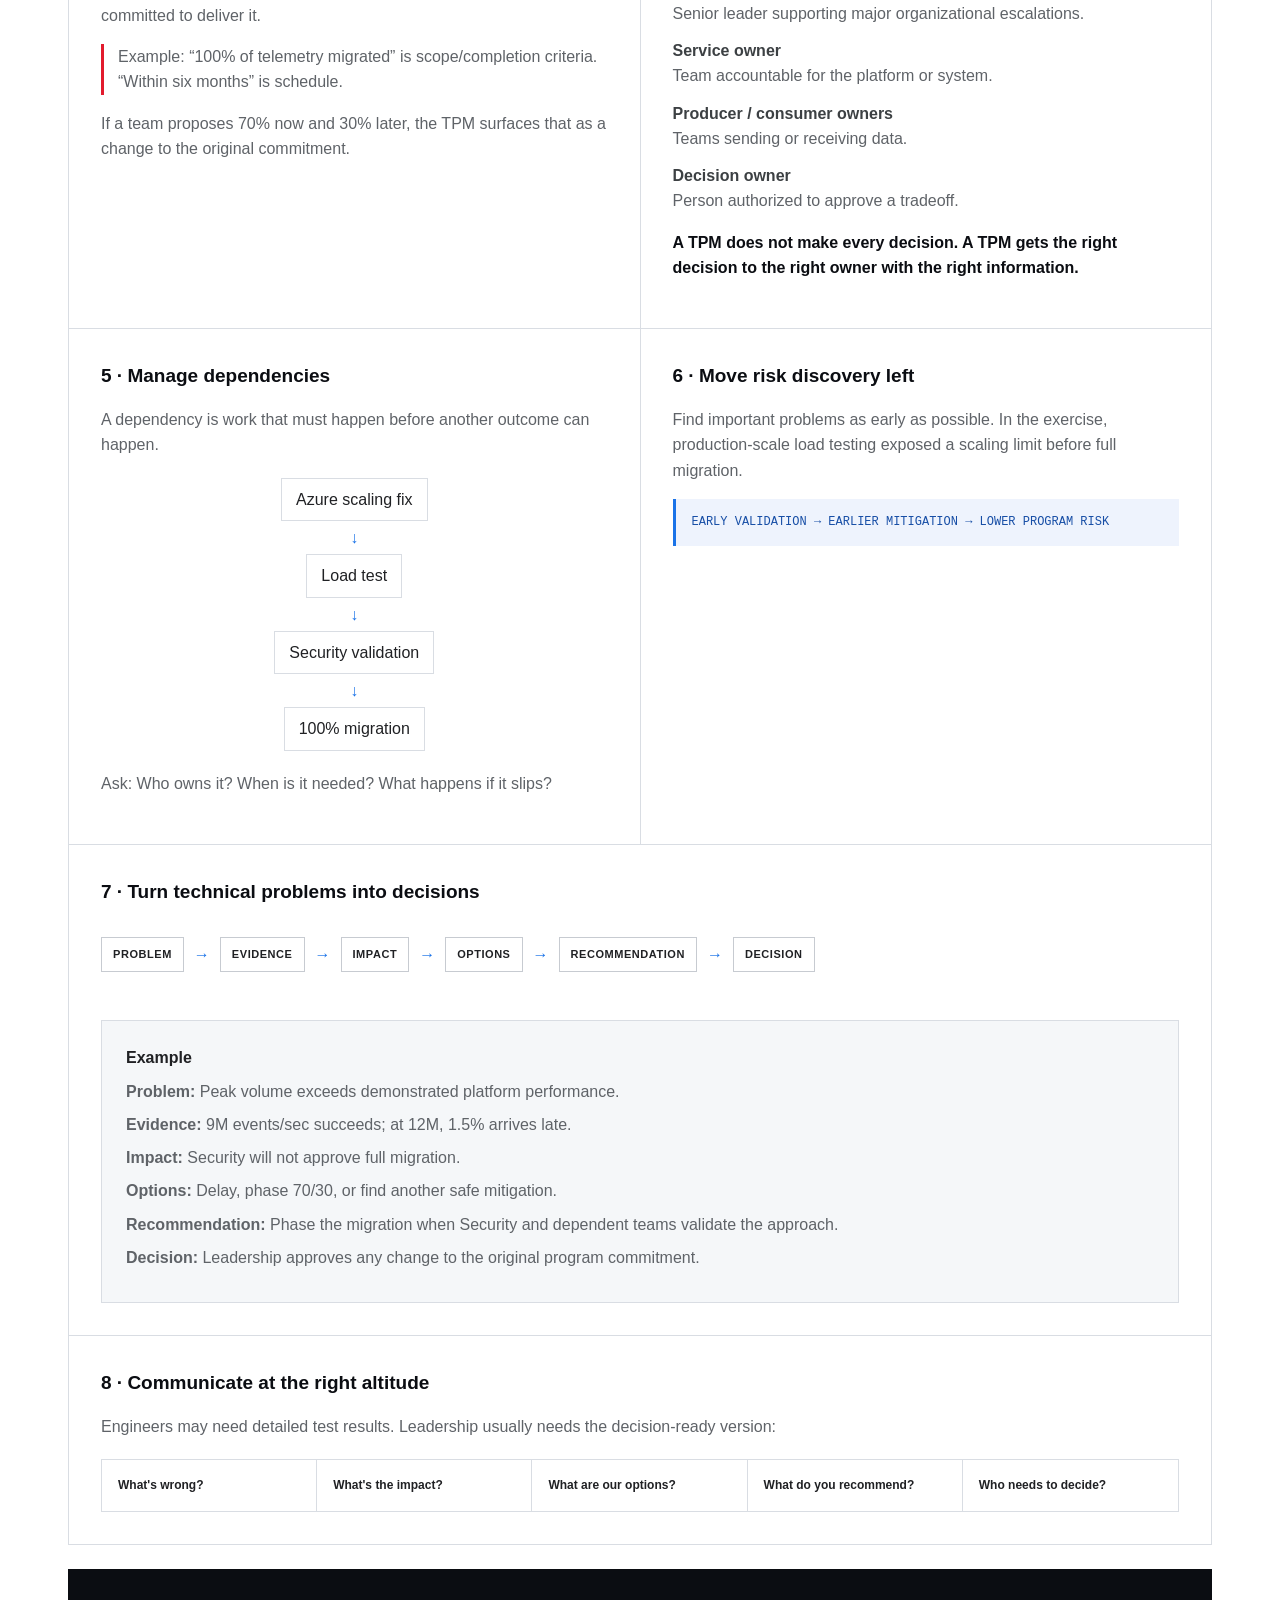
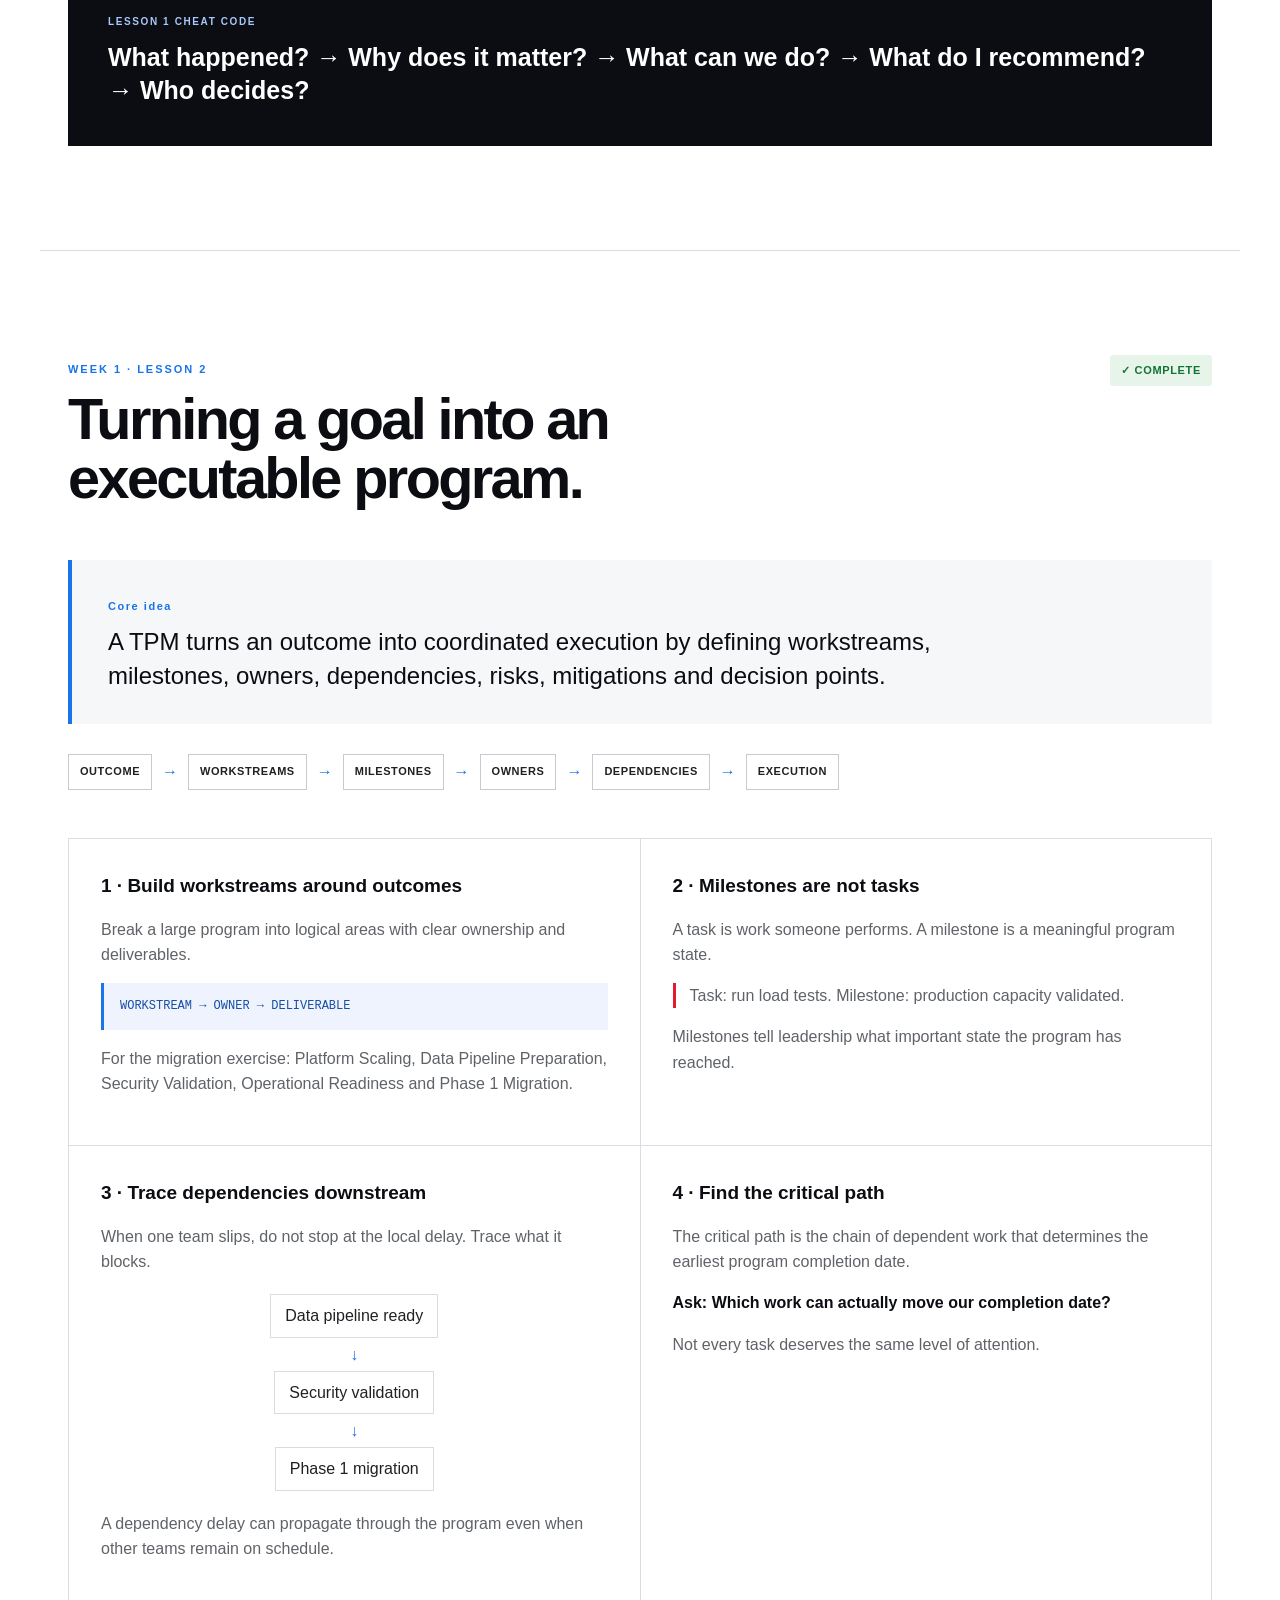
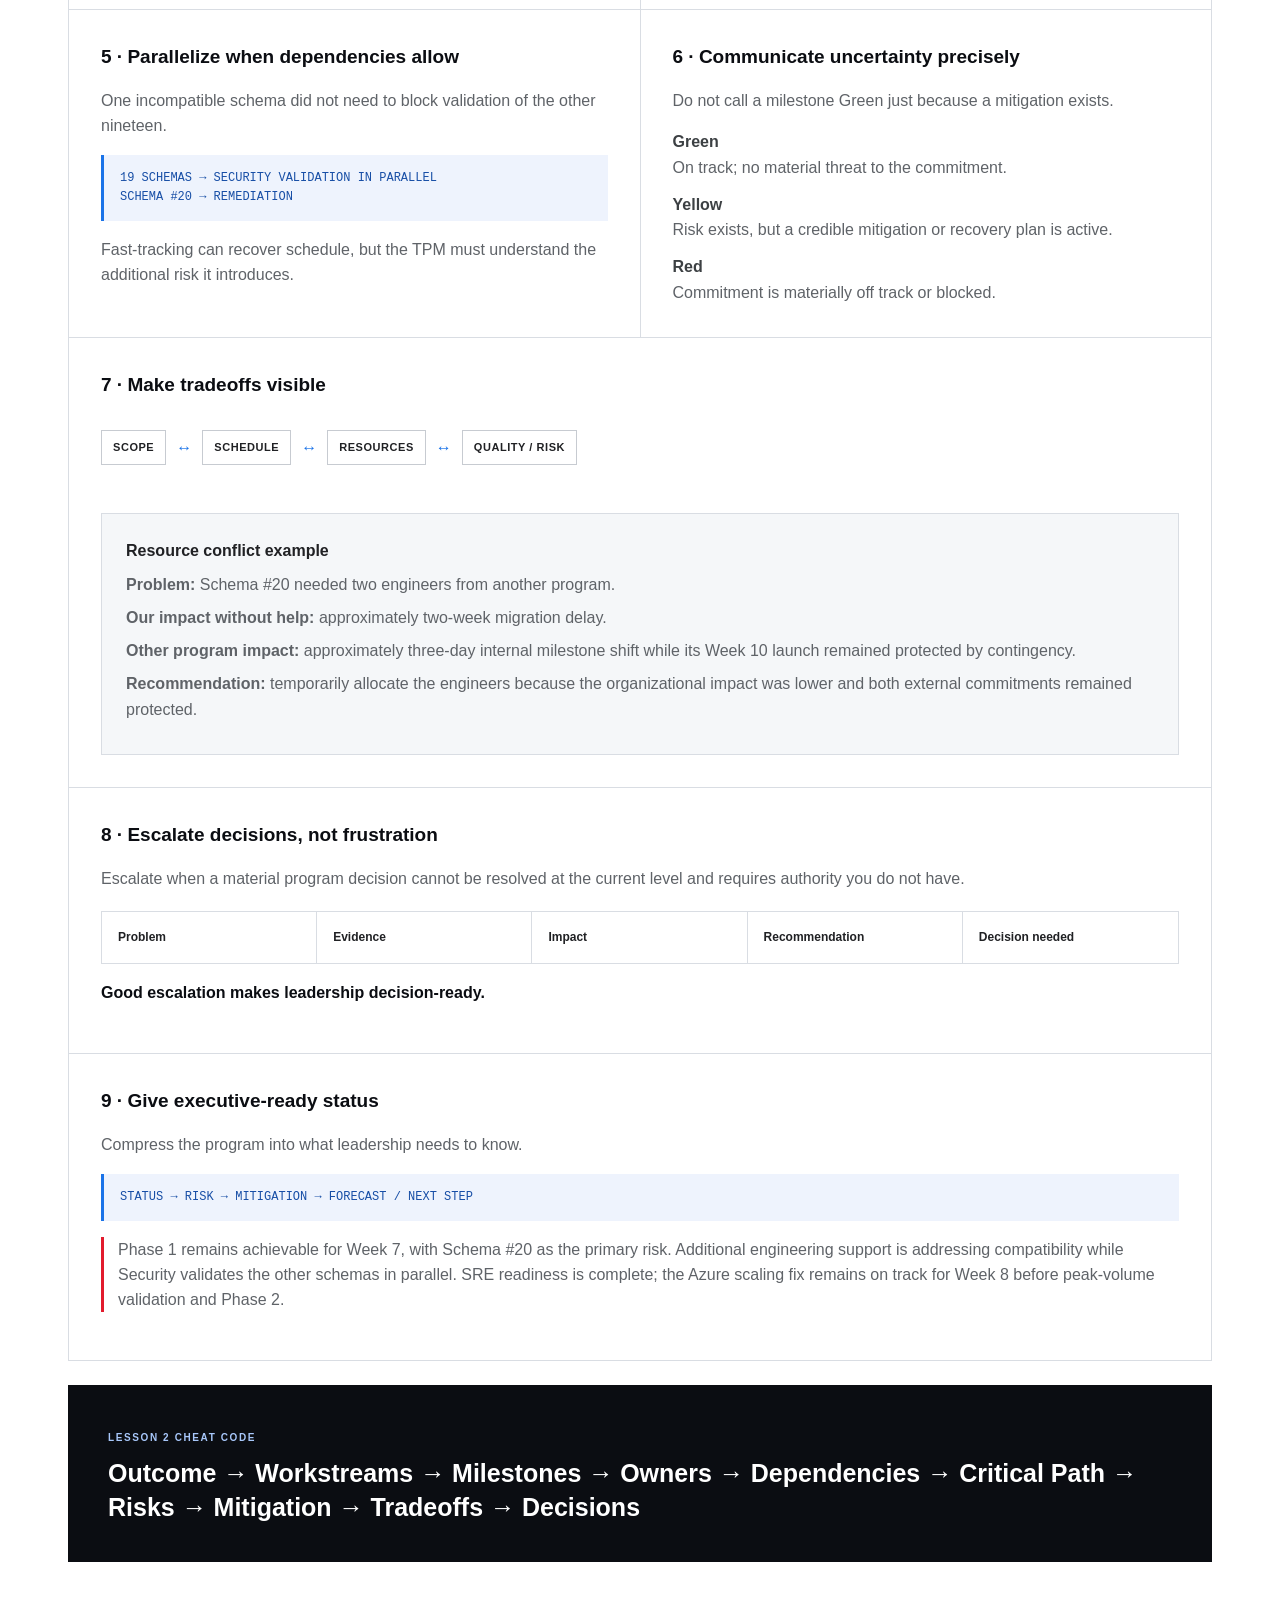
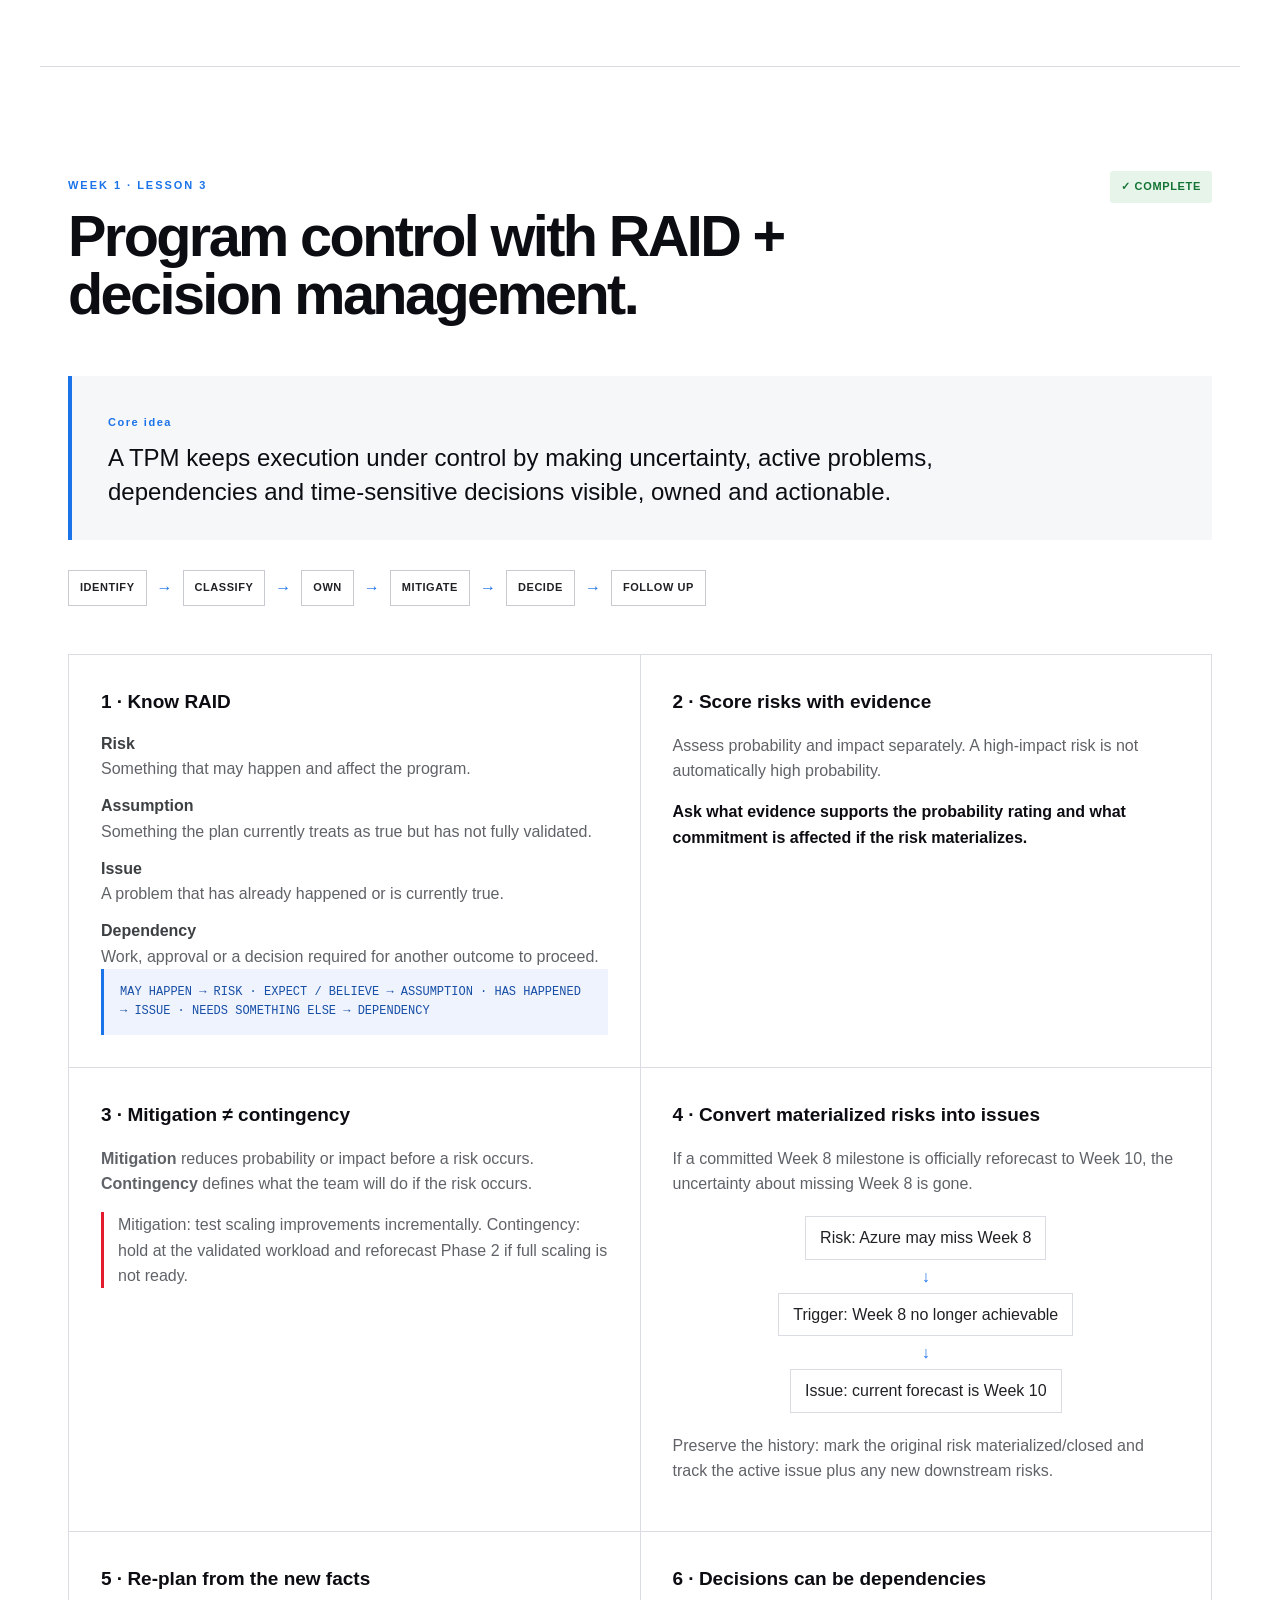
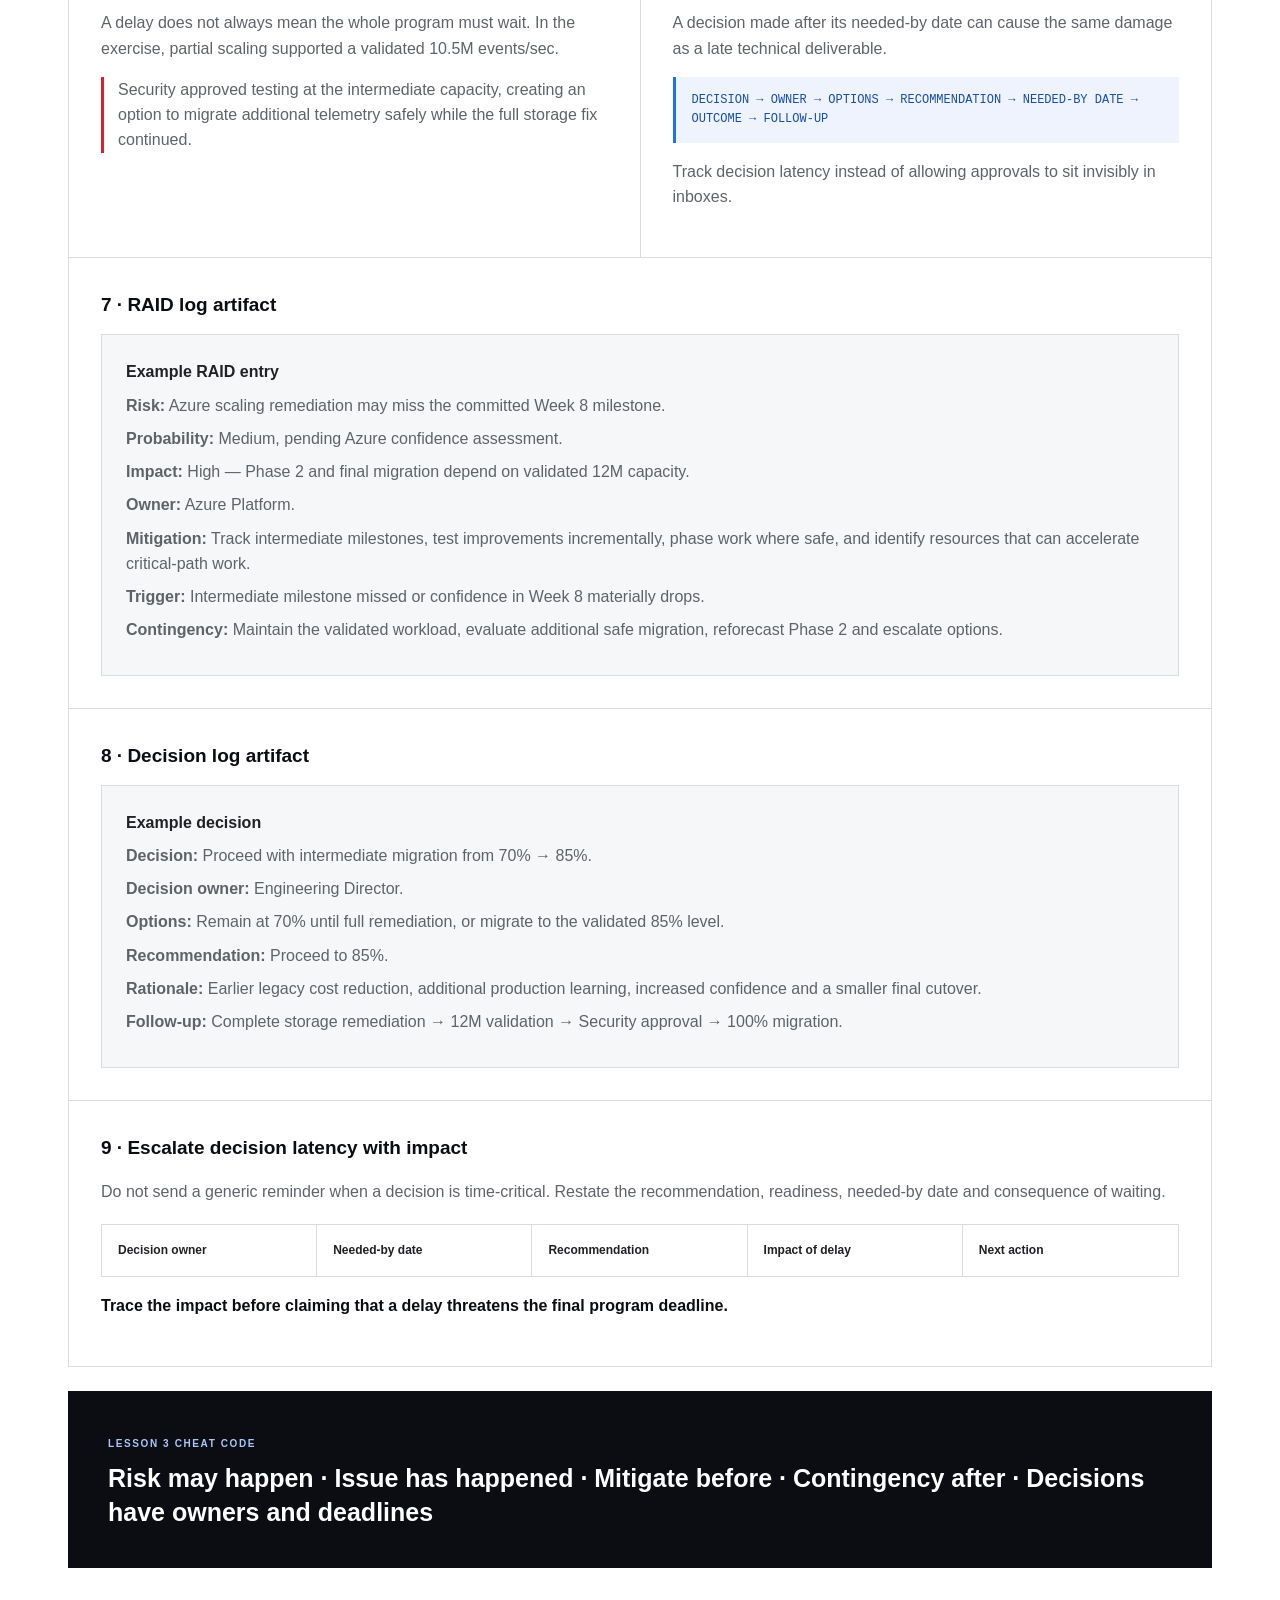
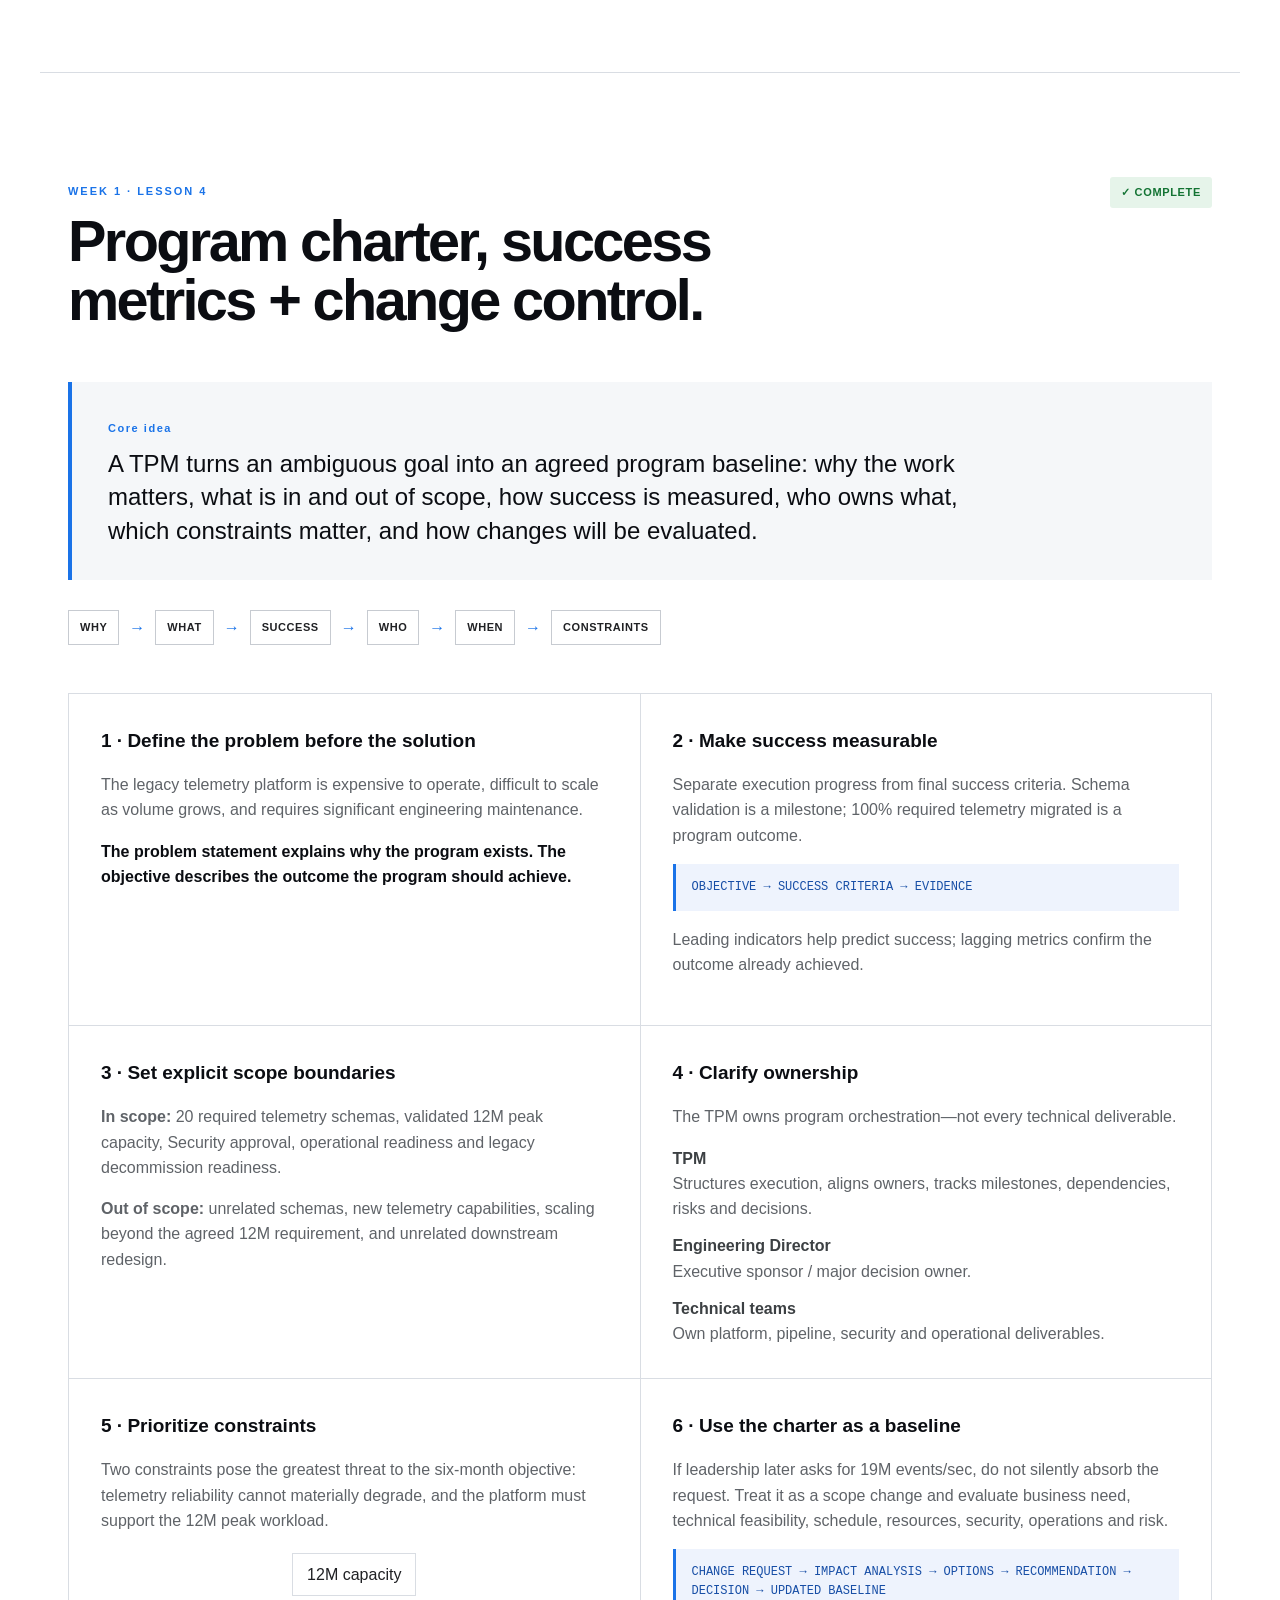
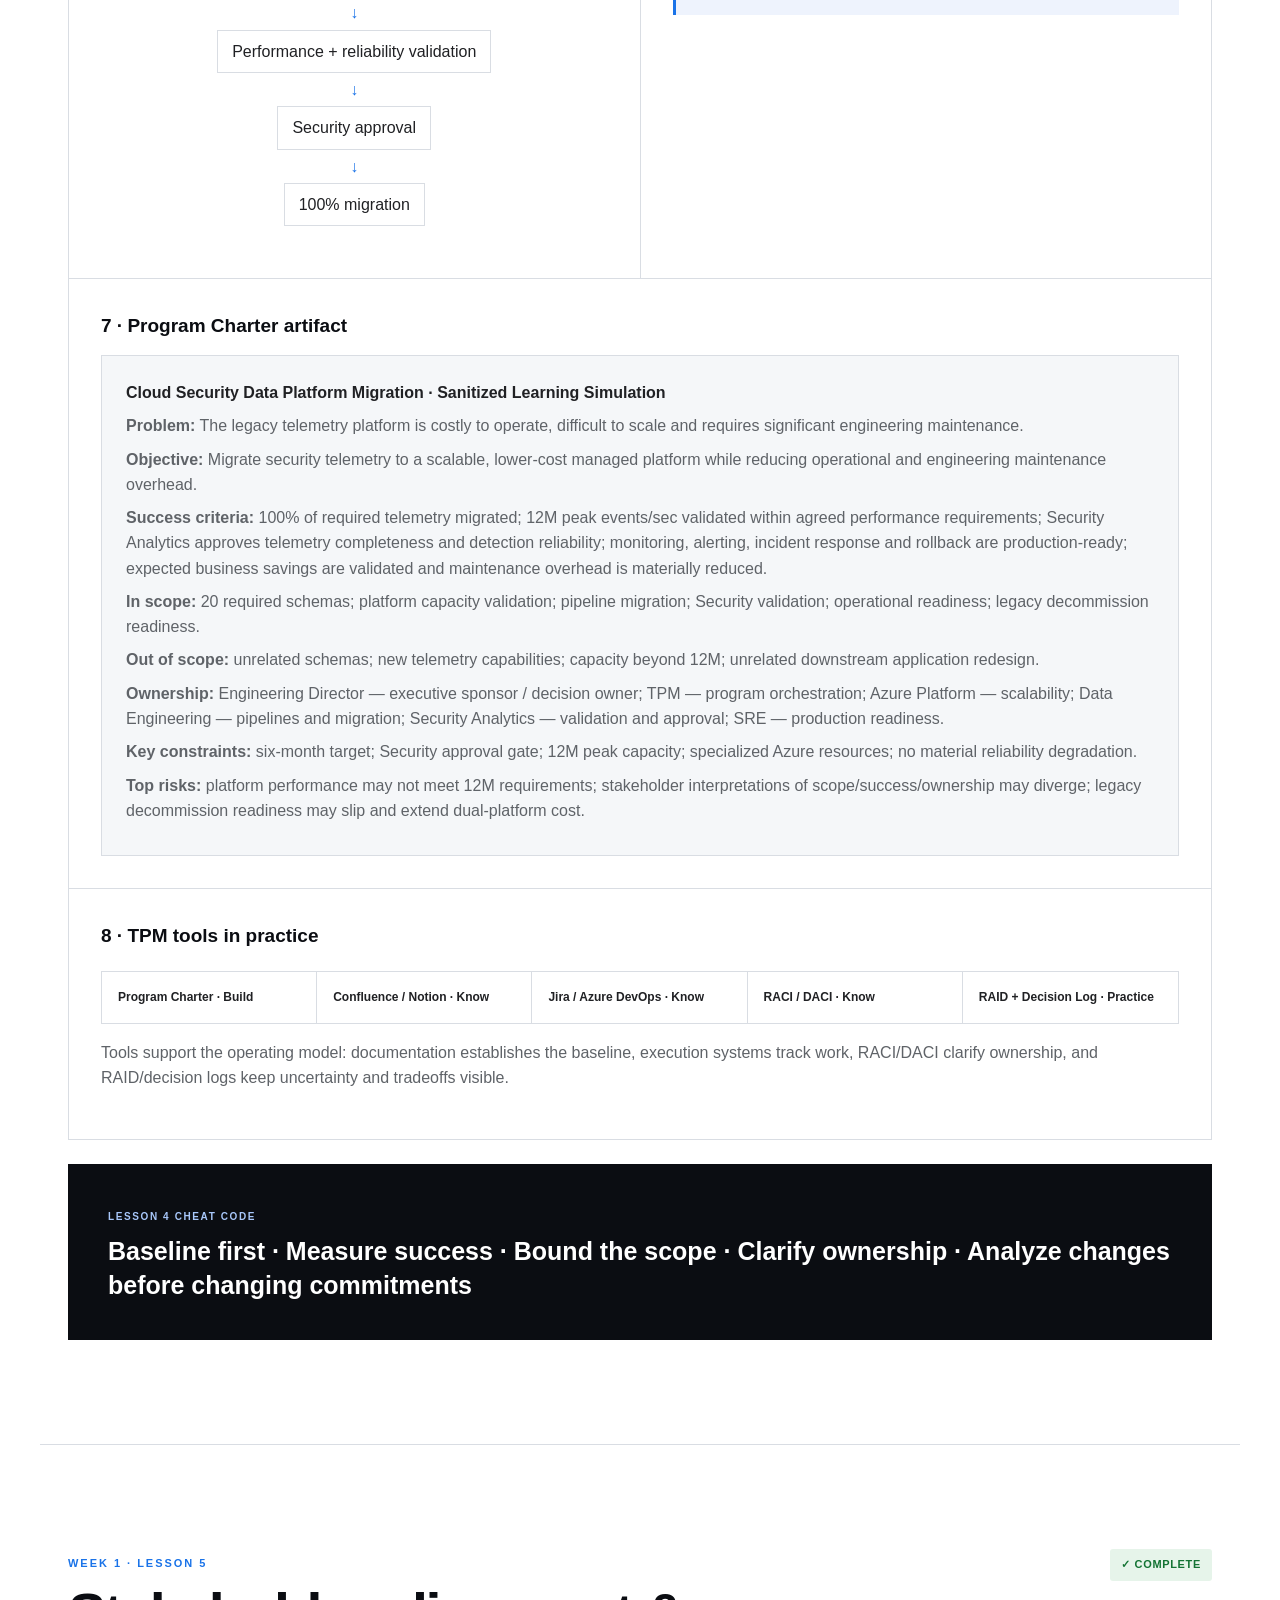
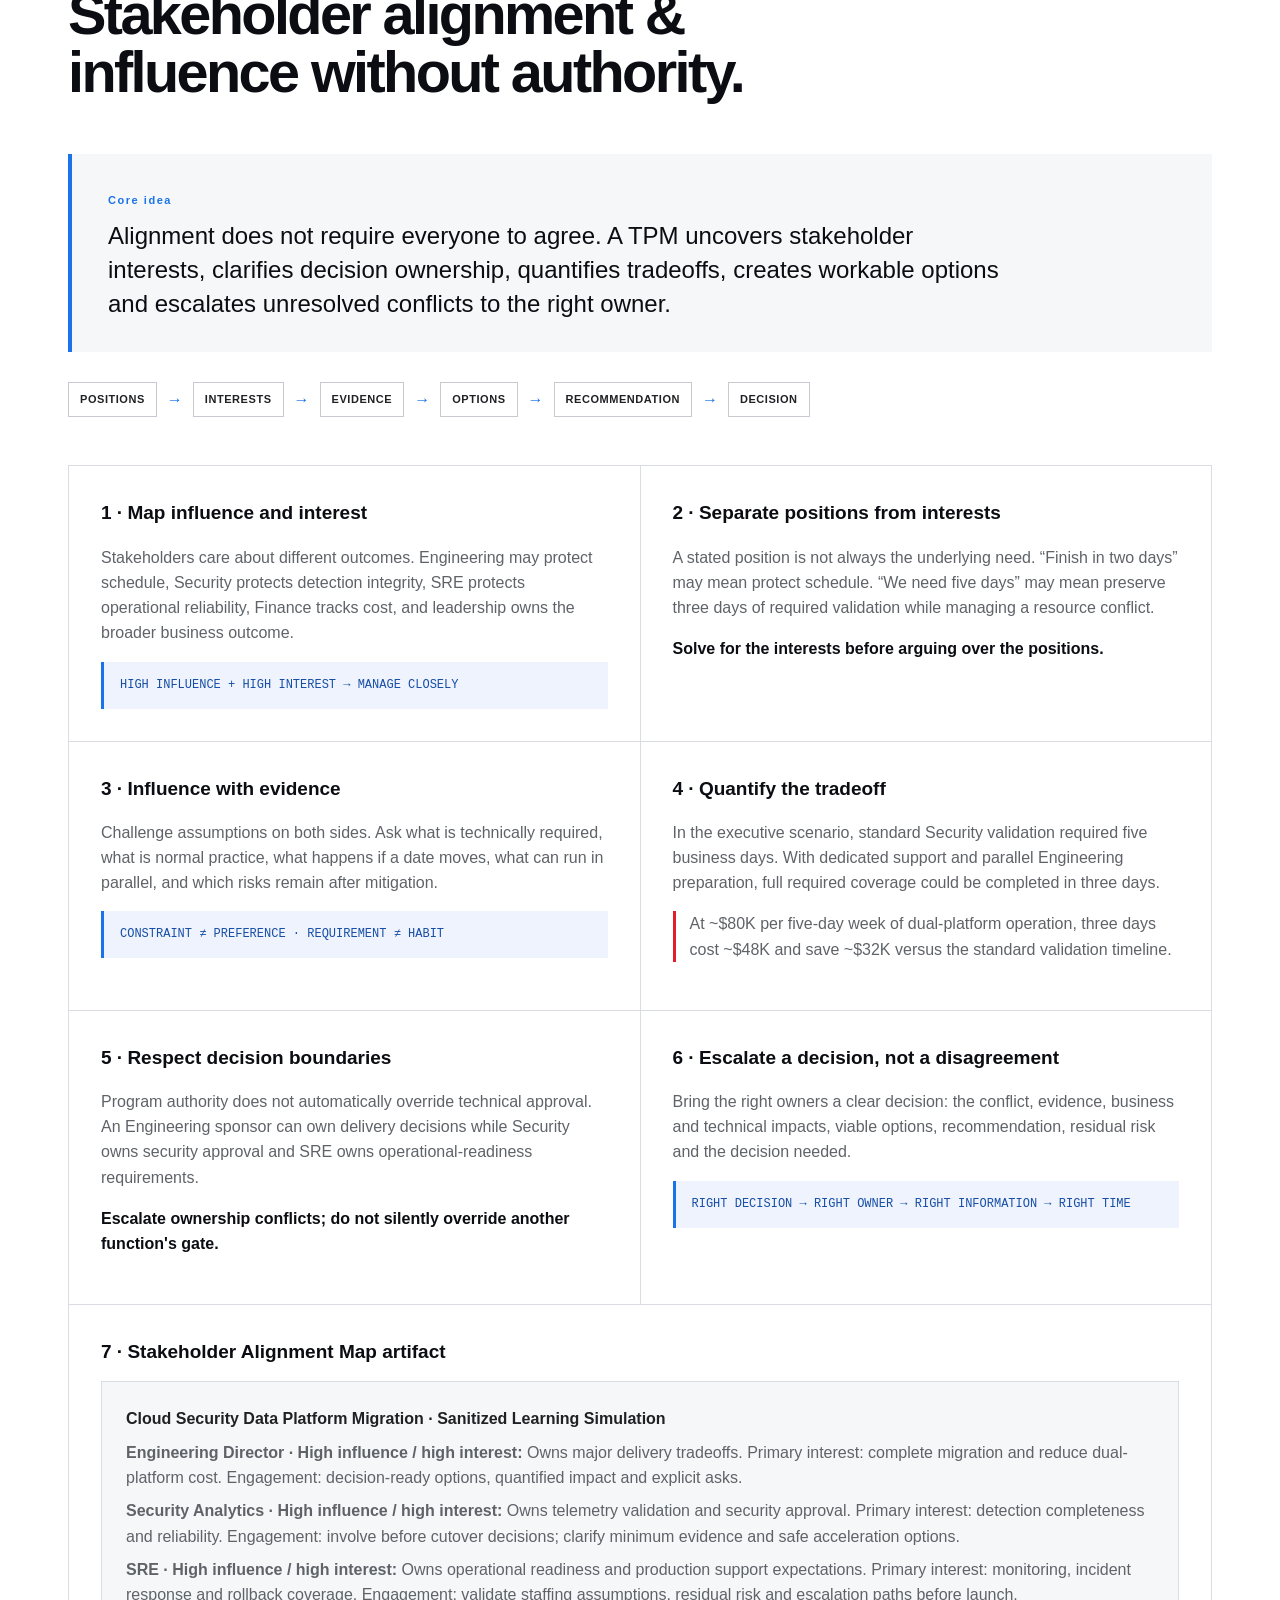
==== commit 80645bea: "Technical Architecture & System Dependencies" ====
--- a/index.html
+++ b/index.html
@@ -5,9 +5,9 @@
 <section id="journey" class="section"><div class="section-head"><div><span class="kicker">LEARNING JOURNEY</span><h2>Five weeks. From foundations to execution.</h2></div><p>The curriculum combines concepts with realistic decisions, technical programs, reusable artifacts, and interview-ready case studies.</p></div><div class="weeks">
 <article class="week active"><span>01</span><div><h3>TPM Foundations</h3><p>Role, discovery, scope, stakeholders, ownership, risk and decision-making.</p><small>COMPLETE · 5 LESSONS</small></div></article>
 <article class="week active"><span>02</span><div><h3>Planning & Execution</h3><p>Milestones, dependencies, RAID, RACI, critical path and operating rhythms.</p><small>COMPLETE · 5 LESSONS</small></div></article>
-<article class="week"><span>03</span><div><h3>Technical TPM</h3><p>Architecture, APIs, cloud systems, reliability, scalability and migrations.</p><small>UPCOMING</small></div></article>
+<article class="week active"><span>03</span><div><h3>Technical TPM</h3><p>Architecture, APIs, cloud systems, reliability, scalability and migrations.</p><small>IN PROGRESS · 1 OF 5 LESSONS</small></div></article>
 <article class="week"><span>04</span><div><h3>Leadership & Communication</h3><p>Influence, conflict, escalation, meetings and executive communication.</p><small>UPCOMING</small></div></article>
-<article class="week"><span>05</span><div><h3>Simulation & Interviews</h3><p>Run an end-to-end program and turn the work into interview stories.</p><small>UPCOMING</small></div></article></div><details class="lesson-directory"><summary>Browse completed lessons <span>10 lessons · Weeks 1–2</span></summary><div class="lesson-links"><a href="#lesson1">W1 · TPM Foundations</a><a href="#lesson2">W1 · Program Planning</a><a href="#lesson3">W1 · RAID & Decisions</a><a href="#lesson4">W1 · Charter & Scope</a><a href="#lesson5">W1 · Stakeholder Alignment</a><a href="#week2lesson1">W2 · Executable Plan</a><a href="#week2lesson2">W2 · Dependency & RAID</a><a href="#week2lesson3">W2 · Execution Control</a><a href="#week2lesson4">W2 · Prioritization & Tradeoffs</a><a href="#week2lesson5">W2 · Governance & Change Control</a></div></details></section>
+<article class="week"><span>05</span><div><h3>Simulation & Interviews</h3><p>Run an end-to-end program and turn the work into interview stories.</p><small>UPCOMING</small></div></article></div><details class="lesson-directory"><summary>Browse completed lessons <span>11 lessons · Weeks 1–3</span></summary><div class="lesson-links"><a href="#lesson1">W1 · TPM Foundations</a><a href="#lesson2">W1 · Program Planning</a><a href="#lesson3">W1 · RAID & Decisions</a><a href="#lesson4">W1 · Charter & Scope</a><a href="#lesson5">W1 · Stakeholder Alignment</a><a href="#week2lesson1">W2 · Executable Plan</a><a href="#week2lesson2">W2 · Dependency & RAID</a><a href="#week2lesson3">W2 · Execution Control</a><a href="#week2lesson4">W2 · Prioritization & Tradeoffs</a><a href="#week2lesson5">W2 · Governance & Change Control</a><a href="#week3lesson1">W3 · Architecture & Dependencies</a></div></details></section>
 <section id="lesson1" class="section lesson"><div class="section-head"><div><span class="kicker">WEEK 1 · LESSON 1</span><h2>What does a TPM actually do?</h2></div><span class="complete">✓ COMPLETE</span></div><div class="callout"><strong>Core idea</strong><p>A TPM creates structure around a complex technical goal and drives multiple teams toward a successful outcome.</p></div><div class="flow"><span>DEFINE</span><i>→</i><span>PLAN</span><i>→</i><span>ALIGN</span><i>→</i><span>EXECUTE</span><i>→</i><span>UNBLOCK</span><i>→</i><span>COMMUNICATE</span></div>
 <div class="lesson-grid"><article><h3>1 · Start with discovery</h3><p>Before building a schedule, understand the program.</p><div class="memory">WHY → WHAT → WHO → TECH → DEPENDENCIES → METRICS → TIME → RISKS</div><p>Ask why the program exists, what must be delivered, who owns or depends on it, how the technology works, how success is measured, and what could prevent delivery.</p></article><article><h3>2 · Establish O-S-S-M</h3><dl><dt>Objective</dt><dd>Why are we doing this?</dd><dt>Scope</dt><dd>What exactly are we delivering?</dd><dt>Stakeholders</dt><dd>Who owns, influences or depends on this?</dd><dt>Metrics</dt><dd>How will we know we succeeded?</dd></dl></article><article><h3>3 · Scope ≠ schedule</h3><p><b>Scope</b> is WHAT we committed to deliver. <b>Schedule</b> is WHEN we committed to deliver it.</p><p class="example">Example: “100% of telemetry migrated” is scope/completion criteria. “Within six months” is schedule.</p><p>If a team proposes 70% now and 30% later, the TPM surfaces that as a change to the original commitment.</p></article><article><h3>4 · Know the owners</h3><dl><dt>Executive sponsor</dt><dd>Senior leader supporting major organizational escalations.</dd><dt>Service owner</dt><dd>Team accountable for the platform or system.</dd><dt>Producer / consumer owners</dt><dd>Teams sending or receiving data.</dd><dt>Decision owner</dt><dd>Person authorized to approve a tradeoff.</dd></dl><p class="rule">A TPM does not make every decision. A TPM gets the right decision to the right owner with the right information.</p></article><article><h3>5 · Manage dependencies</h3><p>A dependency is work that must happen before another outcome can happen.</p><div class="stack"><span>Azure scaling fix</span><b>↓</b><span>Load test</span><b>↓</b><span>Security validation</span><b>↓</b><span>100% migration</span></div><p>Ask: Who owns it? When is it needed? What happens if it slips?</p></article><article><h3>6 · Move risk discovery left</h3><p>Find important problems as early as possible. In the exercise, production-scale load testing exposed a scaling limit before full migration.</p><div class="memory">EARLY VALIDATION → EARLIER MITIGATION → LOWER PROGRAM RISK</div></article><article class="wide"><h3>7 · Turn technical problems into decisions</h3><div class="decision-flow"><span>PROBLEM</span><i>→</i><span>EVIDENCE</span><i>→</i><span>IMPACT</span><i>→</i><span>OPTIONS</span><i>→</i><span>RECOMMENDATION</span><i>→</i><span>DECISION</span></div><div class="example-box"><b>Example</b><p><strong>Problem:</strong> Peak volume exceeds demonstrated platform performance.</p><p><strong>Evidence:</strong> 9M events/sec succeeds; at 12M, 1.5% arrives late.</p><p><strong>Impact:</strong> Security will not approve full migration.</p><p><strong>Options:</strong> Delay, phase 70/30, or find another safe mitigation.</p><p><strong>Recommendation:</strong> Phase the migration when Security and dependent teams validate the approach.</p><p><strong>Decision:</strong> Leadership approves any change to the original program commitment.</p></div></article><article class="wide"><h3>8 · Communicate at the right altitude</h3><p>Engineers may need detailed test results. Leadership usually needs the decision-ready version:</p><div class="five"><span>What's wrong?</span><span>What's the impact?</span><span>What are our options?</span><span>What do you recommend?</span><span>Who needs to decide?</span></div></article></div>
 <div class="cheat"><span>LESSON 1 CHEAT CODE</span><h3>What happened? → Why does it matter? → What can we do? → What do I recommend? → Who decides?</h3></div></section>
@@ -75,7 +75,20 @@
 <section id="week2lesson5" class="section lesson"><div class="section-head"><div><span class="kicker">WEEK 2 · LESSON 5</span><h2>Program governance &amp; change control.</h2></div><span class="complete">✓ COMPLETE</span></div><div class="callout"><strong>Core idea</strong><p>Capture proposed changes, assess the impact on the approved baseline, recommend options to the authorized decision owner, then record the decision and align delivery commitments. A preliminary estimate is not an approved customer promise.</p></div><div class="flow"><span>REQUEST</span><i>→</i><span>ASSESS</span><i>→</i><span>OPTIONS</span><i>→</i><span>RECOMMEND</span><i>→</i><span>APPROVE</span><i>→</i><span>REBASELINE</span></div>
 <div class="lesson-grid"><article><h3>1 · Establish the change request</h3><p><strong>Approved baseline:</strong> Five cloud security capabilities by Week 12, six engineers, Security validation in Weeks 10–11.</p><p><strong>Requested change:</strong> Add a sixth capability for an enterprise customer. It is valuable but not contractually required at the Week 12 launch.</p></article><article><h3>2 · Quantify the impact</h3><p>The new capability requires two engineers for three weeks, including testing. Those engineers are assigned to two original capabilities. Engineering confirms all six cannot be completed by Week 12 with current staffing.</p><p>Two new engineers might start in Week 9, but need approximately one week to onboard; Security cannot guarantee validation by Week 12.</p></article><article class="wide"><h3>3 · Change Control &amp; Decision Governance Register</h3><div class="example-box"><b>Cloud Security Platform · Sanitized Learning Simulation</b><p><strong>Change ID:</strong> CR-006 · <strong>Requestor:</strong> Product Director · <strong>Status:</strong> Deferred / decision recorded</p><p><strong>Option A:</strong> Keep five capabilities and Week 12 launch; plan the sixth for a later release. <strong>Recommended.</strong></p><p><strong>Option B:</strong> Deliver all six in Week 15; delays the launch by three weeks.</p><p><strong>Option C:</strong> Swap one original capability for the sixth; Week 12 remains a target subject to validation, with unassessed customer impact.</p><p><strong>Decision owner:</strong> Engineering Director. <strong>Decision:</strong> Approved Option A—retain five-capability Week 12 scope; defer the sixth.</p><p><strong>Rationale:</strong> Preserve existing commitments and mandatory security validation without making an unsupported resource or delivery promise.</p><p><strong>Baseline after decision:</strong> Five original capabilities; Week 12 launch unchanged. Sixth capability excluded from that launch.</p></div></article><article><h3>4 · Track post-decision dependencies</h3><dl><dt>Engineering Manager</dt><dd>Confirm engineer allocation for later release.</dd><dt>Engineering Lead</dt><dd>Refine implementation milestones and feasible forecast.</dd><dt>Security Lead</dt><dd>Review design and confirm validation plan and duration.</dd><dt>Product Director</dt><dd>Own customer communication and revised expectations.</dd></dl><p class="rule">Each dependency needs an owner, next action, and follow-up date before a delivery commitment is approved.</p></article><article><h3>5 · Communicate with precision</h3><p><strong>Estimate:</strong> Engineering suggests Week 15, subject to staffing and validation.</p><p><strong>Forecast:</strong> Pending confirmation of resource availability and Security timeline.</p><p><strong>Commitment:</strong> Not yet approved for the sixth capability.</p><p>Communicate promptly that the sixth capability is not included in Week 12; provide a confirmed follow-up date rather than promising Week 15.</p></article><article class="wide"><h3>6 · Executive decision framing</h3><div class="example-box"><b>Recommended decision request</b><p>“The sixth capability is valuable, but the required engineers are already committed and Security validation cannot be guaranteed by Week 12. I recommend retaining the five-capability launch scope and planning the additional capability as a subsequent release. I request approval to preserve the Week 12 baseline and defer the sixth capability. Following approval, I'll record the decision and coordinate Engineering, Security and Product on a credible follow-up plan.”</p></div></article></div>
 <div class="cheat"><span>WEEK 2 · LESSON 5 CHEAT CODE</span><h3>Document the request · Analyze baseline impact · Present tradeoffs · Ask for the decision · Update the plan · Avoid unapproved commitments</h3></div></section>
-<section id="toolkit" class="section"><div class="section-head"><div><span class="kicker">TPM TOOLKIT</span><h2>Reusable program artifacts.</h2></div><p>Selected artifacts show how program decisions are structured and communicated. The emphasis is on evidence of thinking and execution, not a catalog of frameworks.</p></div><div class="tools"><article><b>Program Charter</b><span>Added · Lesson 4</span></article><article><b>RAID Log</b><span>Added · Lesson 3</span></article><article><b>Stakeholder Map</b><span>Added · Lesson 5</span></article><article><b>RACI / DACI</b><span>Practiced · Lesson 5</span></article><article><b>Decision Log</b><span>Added · Lesson 3</span></article><article><b>Milestone & Dependency Plan</b><span>Added · Week 2 Lesson 1</span></article><article><b>Dependency Tracker</b><span>Practiced · Week 2 Lesson 2</span></article><article><b>RAID & Dependency Management Log</b><span>Added · Week 2 Lesson 2</span></article><article><b>Operating Rhythm &amp; Execution Control Plan</b><span>Added · Week 2 Lesson 3</span></article><article><b>Executive Status</b><span>Practiced · Week 2 Lesson 3</span></article><article><b>Resource Prioritization &amp; Tradeoff Decision Matrix</b><span>Added · Week 2 Lesson 4</span></article><article><b>Change Control &amp; Decision Governance Register</b><span>Added · Week 2 Lesson 5</span></article><article><b>Launch Checklist</b><span>Week 5</span></article></div></section>
+
+<section id="week3lesson1" class="section lesson"><div class="section-head"><div><span class="kicker">WEEK 3 · LESSON 1</span><h2>Technical architecture &amp; system dependencies.</h2></div><span class="complete">✓ COMPLETE</span></div>
+<div class="callout"><strong>Core idea</strong><p>End-to-end readiness is limited by the weakest required component. Distinguish tested capacity from real traffic, validate proposed workarounds, and require both technical and program readiness before migration.</p></div>
+<div class="flow"><span>INGESTION</span><i>→</i><span>QUEUE</span><i>→</i><span>PROCESSING</span><i>→</i><span>STORAGE</span><i>→</i><span>GO / NO-GO</span></div>
+<div class="lesson-grid">
+<article class="wide"><h3>1 · System Dependency Map — baseline</h3><div class="example-box"><b>Security Telemetry Pipeline · Hypothetical TPM Learning Simulation</b><div class="flow"><span>Ingestion · 15M/s</span><i>→</i><span>Queue · 14M/s</span><i>→</i><span>Processing · 9M/s</span><i>→</i><span>Storage · 13M/s</span></div><p><strong>Requirement:</strong> Sustain at least 12M events/sec end to end. <strong>Bottleneck:</strong> Processing demonstrated only 9M/sec, 25% below target. At 12M/sec arrivals and 9M/sec processing, the queue accumulates 3M additional events/sec if excess events are buffered without loss or flow control.</p><p><strong>Interpretation:</strong> Component figures are independently tested maximum sustained rates, not observed traffic or automatic event-loss counts. A 15M/sec ingestion capacity and 14M/sec queue capacity do not imply 1M events are dropped.</p></div></article>
+<article><h3>2 · Distributed-system vocabulary</h3><dl><dt>Buffering</dt><dd>Temporarily holding events until downstream processing catches up.</dd><dt>Backpressure</dt><dd>Flow control that signals upstream systems to slow down when downstream capacity is constrained.</dd><dt>Throttling</dt><dd>Deliberately limiting the rate of requests or events.</dd><dt>Event loss</dt><dd>Data failing to reach its required destination; a growing backlog alone does not prove loss.</dd><dt>Horizontal scaling</dt><dd>Adding service instances; throughput gains must be demonstrated, not assumed to scale linearly.</dd></dl></article>
+<article><h3>3 · Evaluate the workaround</h3><p><strong>Proposal:</strong> Increase Processing from 10 to 20 instances, with an estimated capacity of 13M/sec and incremental cost of $40,000/month. Code optimization needs about three weeks; migration is targeted in two weeks.</p><p><strong>Recommendation:</strong> Keep the migration date as a target, conditional on representative end-to-end load testing and operational validation. Do not treat estimated throughput as verified.</p><p class="rule">Test sustained throughput, queue growth, latency, integrity, failure recovery, monitoring, rollback and downstream behavior.</p></article>
+<article><h3>4 · Technical readiness is not program readiness</h3><p><strong>Load test:</strong> 12.5M events/sec sustained; average latency 2 seconds against a 3-second limit; zero event loss observed; stable queue backlog.</p><p><strong>Open gates:</strong> Finance approval for incremental spending and SRE monitoring/alerting validation. Recommend holding migration until both are complete, while assessing whether the two-day delay affects launch.</p></article>
+<article><h3>5 · Final Go/No-Go recommendation</h3><p><strong>GO:</strong> Finance approves $40K/month for up to two months; SRE completes monitoring and alerting validation; Engineering verifies 12.5M/sec; Security reports no blockers.</p><p><strong>Schedule:</strong> Migration slips two days, with five days of contingency still available. The committed launch date remains achievable, not guaranteed.</p><p><strong>Follow-up:</strong> Monitor throughput, queue health, latency and reliability; track remaining schedule buffer; complete optimization and scale back before the approved cost window ends.</p></article>
+<article class="wide"><h3>6 · Go/No-Go Readiness Checklist artifact</h3><div class="example-box"><b>Decision record · Hypothetical learning simulation</b><p><strong>Performance:</strong> PASS — sustained 12.5M/sec versus 12M/sec required.</p><p><strong>Data integrity:</strong> PASS in test — no event loss observed.</p><p><strong>Queue / latency:</strong> PASS in test — stable backlog; average 2s versus 3s limit.</p><p><strong>Operational readiness:</strong> PASS — SRE monitoring and alerting validated.</p><p><strong>Security:</strong> PASS — no outstanding blockers.</p><p><strong>Budget:</strong> APPROVED — +$40K/month for up to two months.</p><p><strong>Schedule:</strong> WATCH — migration two days late; five days of contingency remain.</p><p><strong>TPM recommendation:</strong> GO, subject to formal decision by authorized migration owner and continued monitoring.</p><p><strong>Accountability:</strong> Engineering owns technical validation and optimization; SRE owns operational readiness; Security owns security approval; Finance/budget authority approves cost; TPM coordinates evidence, decision, follow-up and schedule reporting.</p></div></article>
+</div><div class="cheat"><span>WEEK 3 · LESSON 1 CHEAT CODE</span><h3>Map dependencies · Find the bottleneck · Validate evidence · Clear readiness gates · Recommend Go/No-Go · Track exit criteria</h3></div></section>
+
+<section id="toolkit" class="section"><div class="section-head"><div><span class="kicker">TPM TOOLKIT</span><h2>Reusable program artifacts.</h2></div><p>Selected artifacts show how program decisions are structured and communicated. The emphasis is on evidence of thinking and execution, not a catalog of frameworks.</p></div><div class="tools"><article><b>Program Charter</b><span>Added · Lesson 4</span></article><article><b>RAID Log</b><span>Added · Lesson 3</span></article><article><b>Stakeholder Map</b><span>Added · Lesson 5</span></article><article><b>RACI / DACI</b><span>Practiced · Lesson 5</span></article><article><b>Decision Log</b><span>Added · Lesson 3</span></article><article><b>Milestone & Dependency Plan</b><span>Added · Week 2 Lesson 1</span></article><article><b>Dependency Tracker</b><span>Practiced · Week 2 Lesson 2</span></article><article><b>RAID & Dependency Management Log</b><span>Added · Week 2 Lesson 2</span></article><article><b>Operating Rhythm &amp; Execution Control Plan</b><span>Added · Week 2 Lesson 3</span></article><article><b>Executive Status</b><span>Practiced · Week 2 Lesson 3</span></article><article><b>Resource Prioritization &amp; Tradeoff Decision Matrix</b><span>Added · Week 2 Lesson 4</span></article><article><b>Change Control &amp; Decision Governance Register</b><span>Added · Week 2 Lesson 5</span></article><article><b>System Dependency Map &amp; Go/No-Go Readiness Checklist</b><span>Added · Week 3 Lesson 1</span></article><article><b>Launch Checklist</b><span>Week 5</span></article></div></section>
 <section id="about" class="section about"><span class="kicker">ABOUT THIS PORTFOLIO</span><h2>Engineering depth. Operational leadership. Program thinking.</h2><p>I bring 7+ years of software engineering experience across cloud, security, automation and data, plus technical operations leadership in satellite manufacturing. This portfolio shows how that background translates into TPM practices: structuring ambiguous programs, aligning cross-functional teams, managing dependencies and risk, and turning technical complexity into decision-ready execution.</p><p class="privacy">All public examples are sanitized, generalized, hypothetical, or based on non-confidential information.</p></section>
 </main><footer><span>TPM Learning Portfolio</span><span>Built as a living learning & portfolio project.</span></footer>
 </body></html>
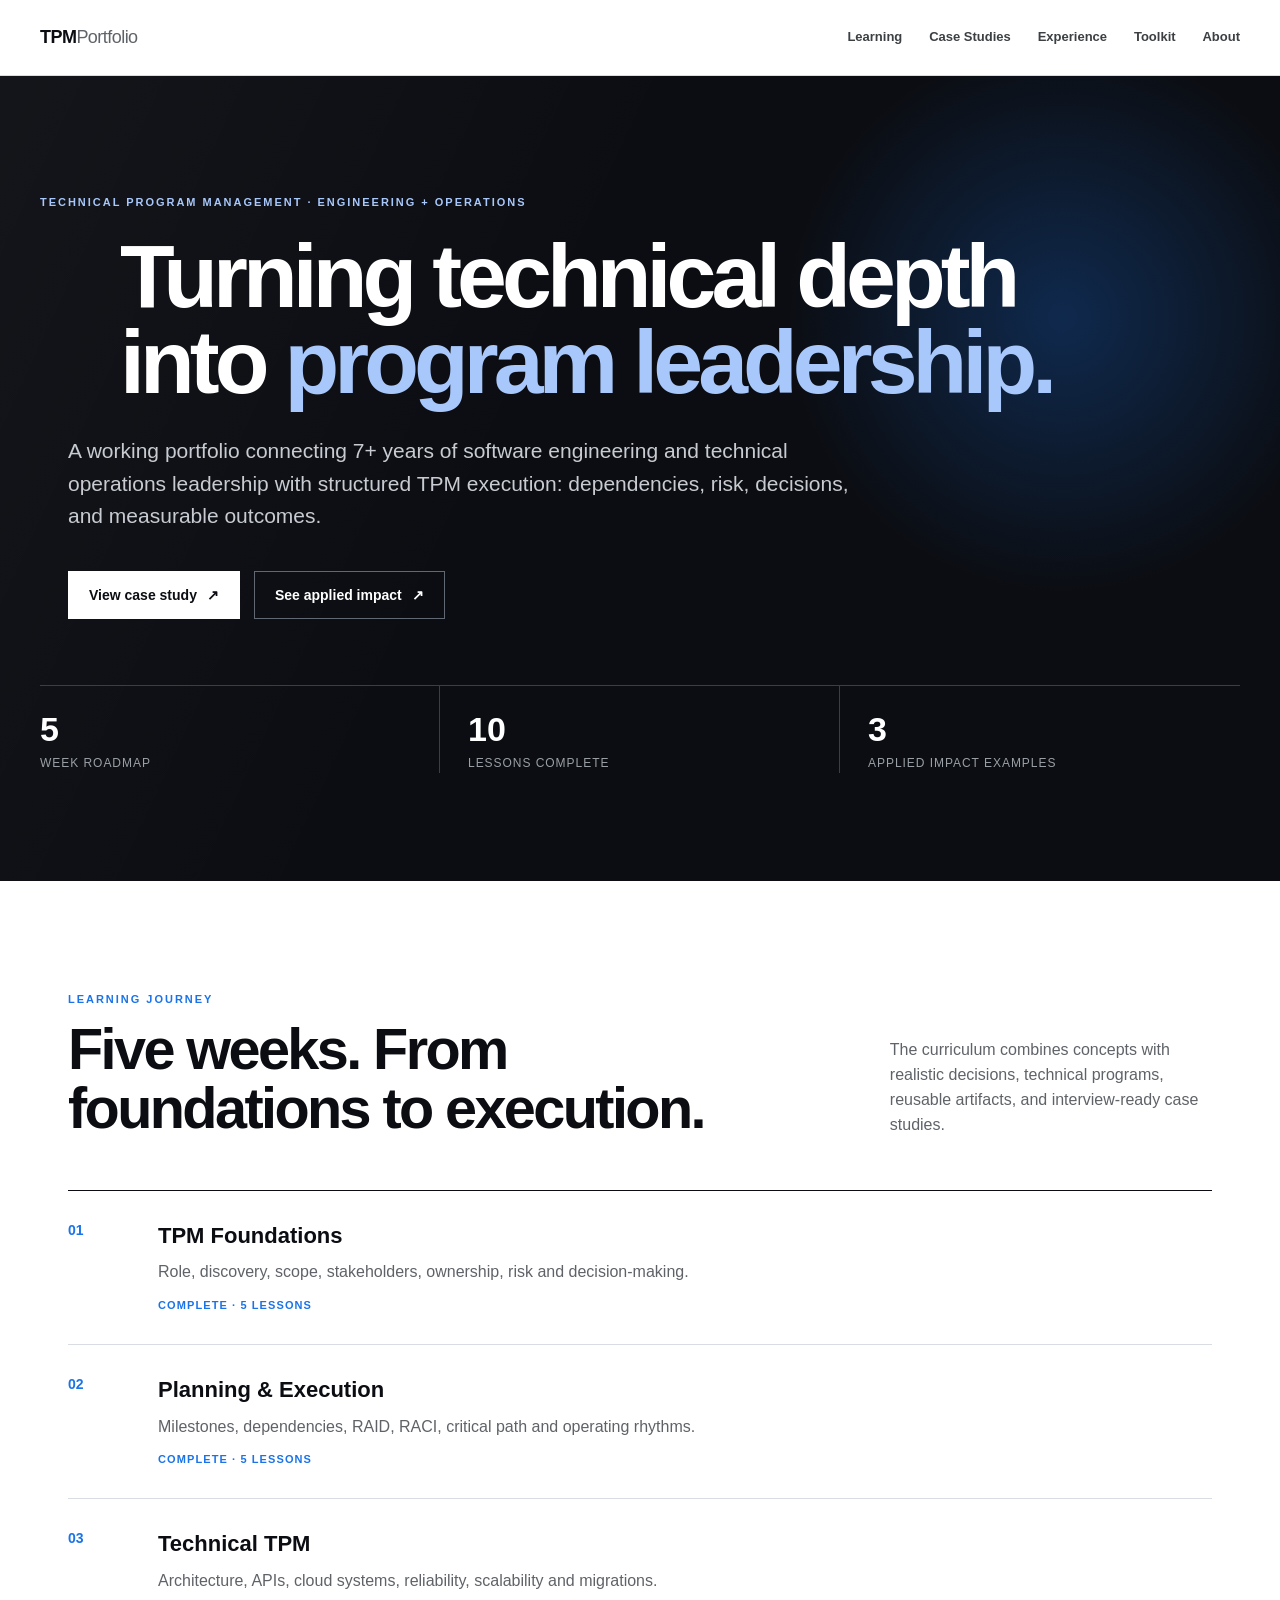
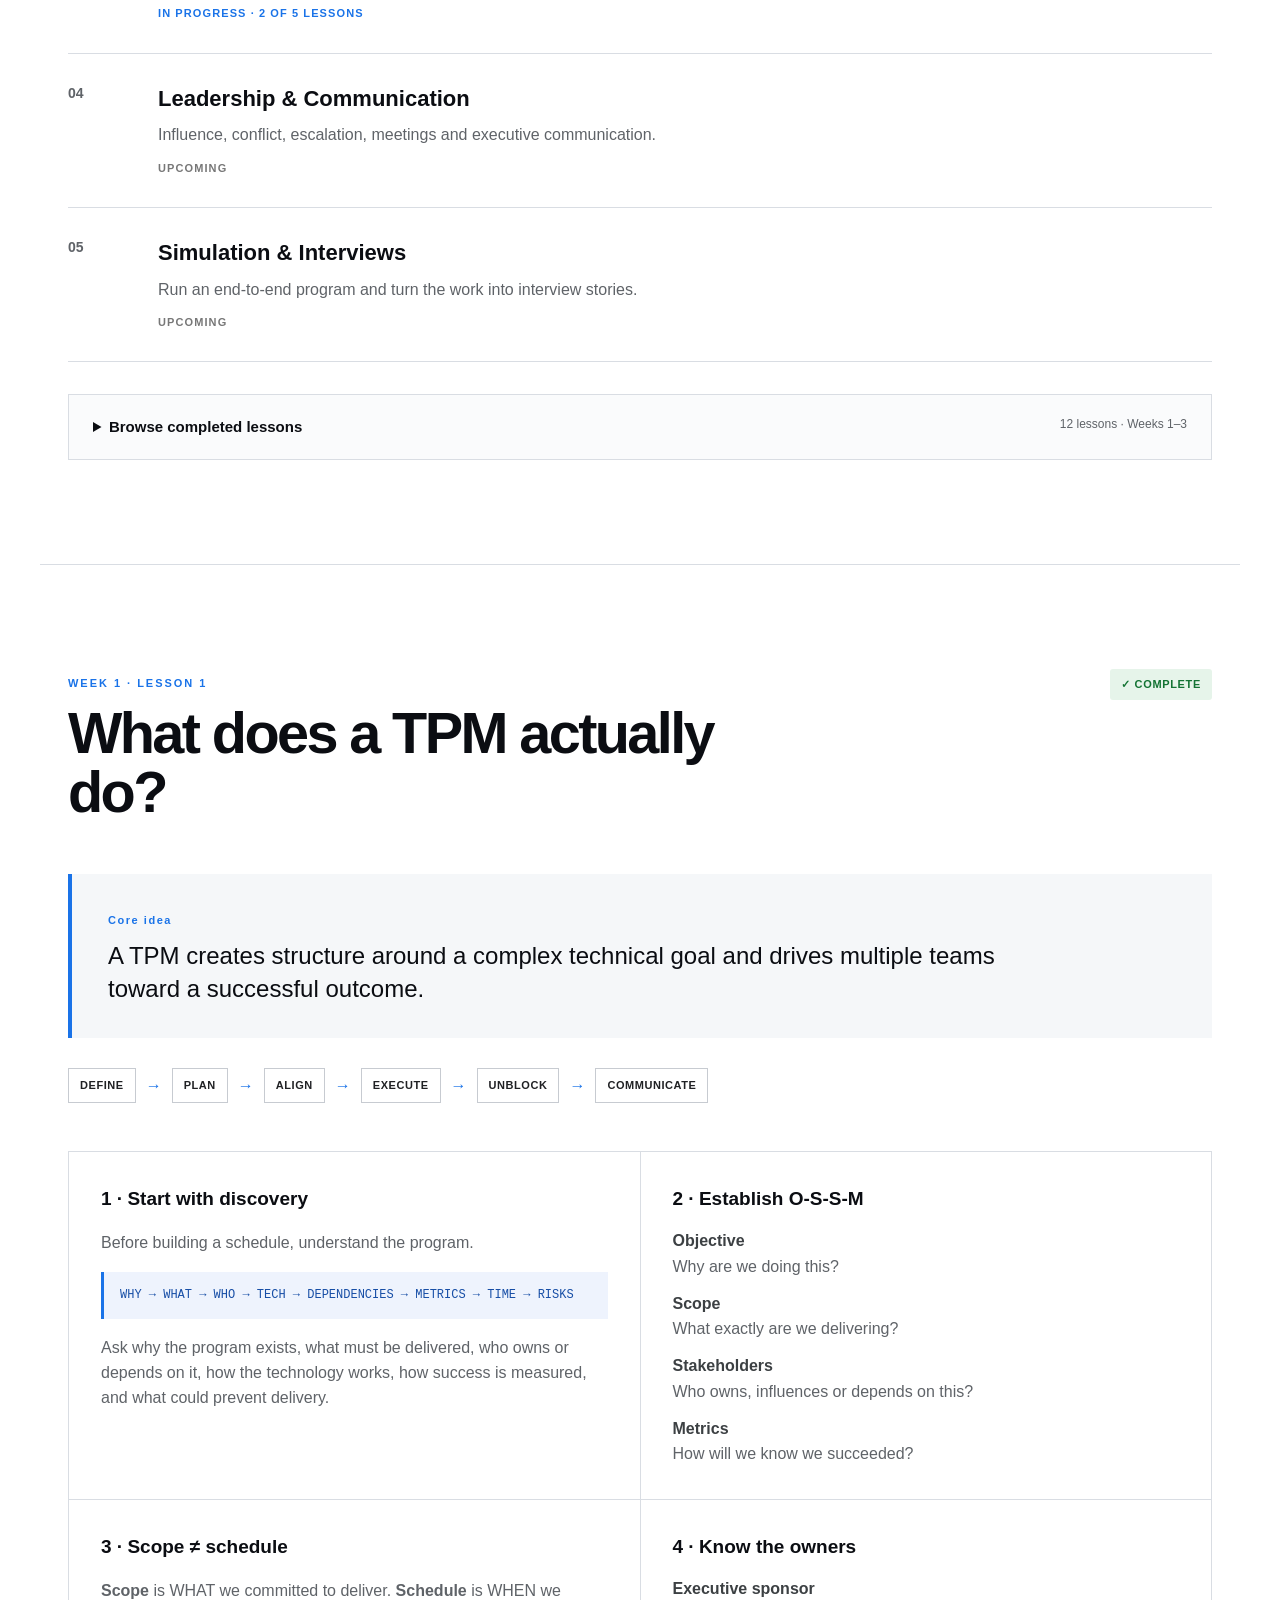
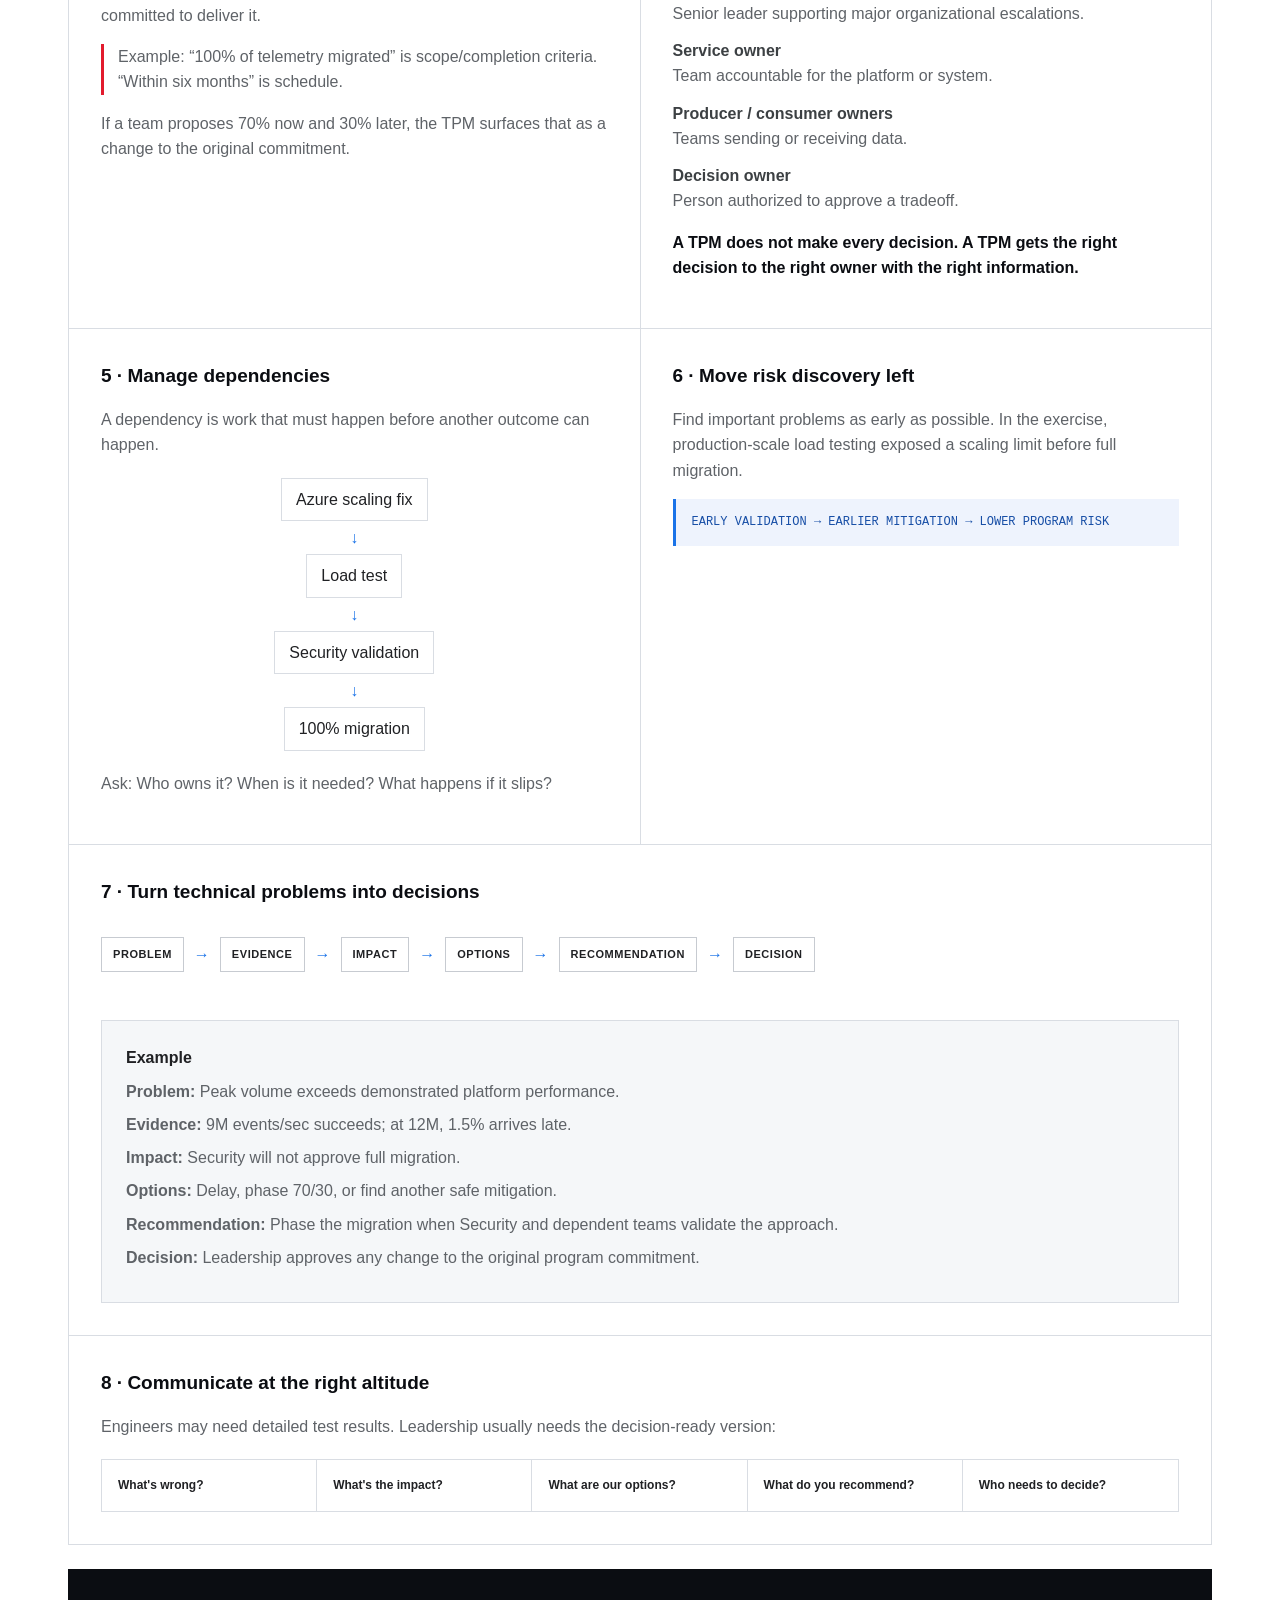
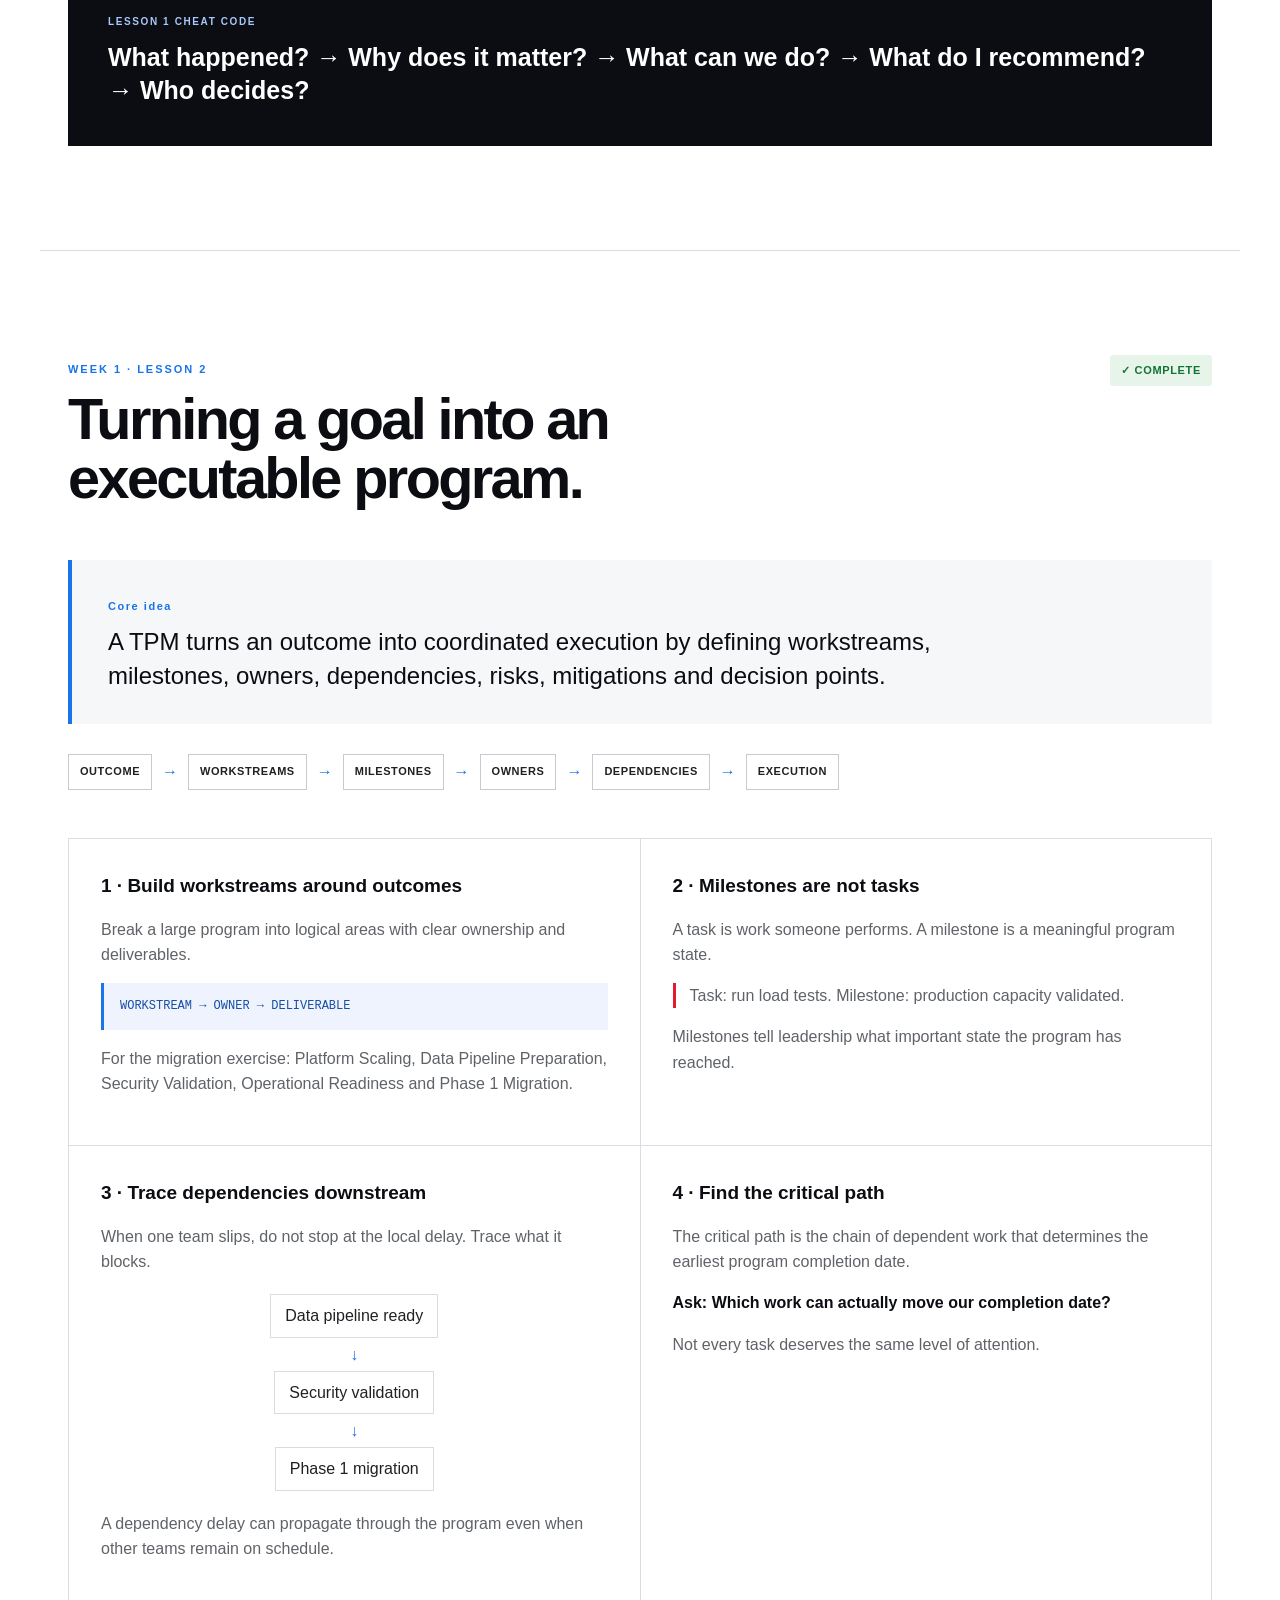
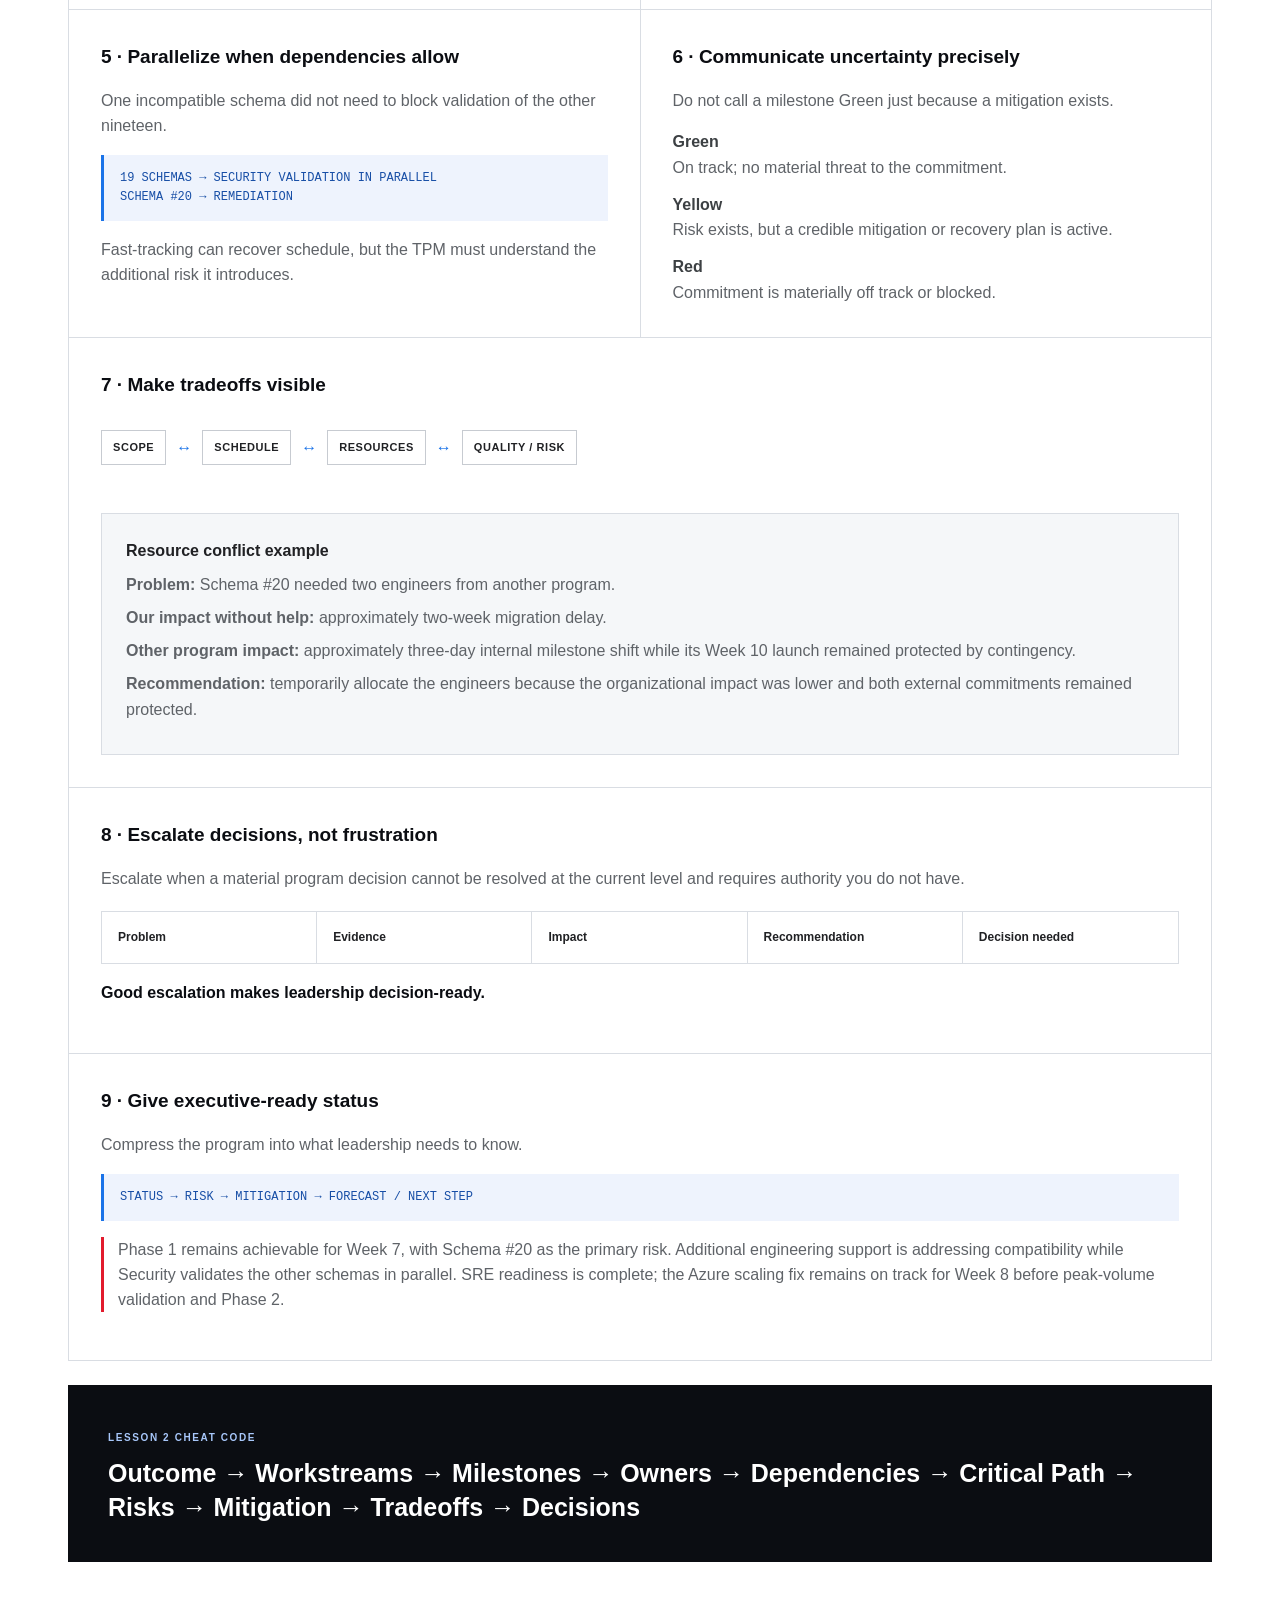
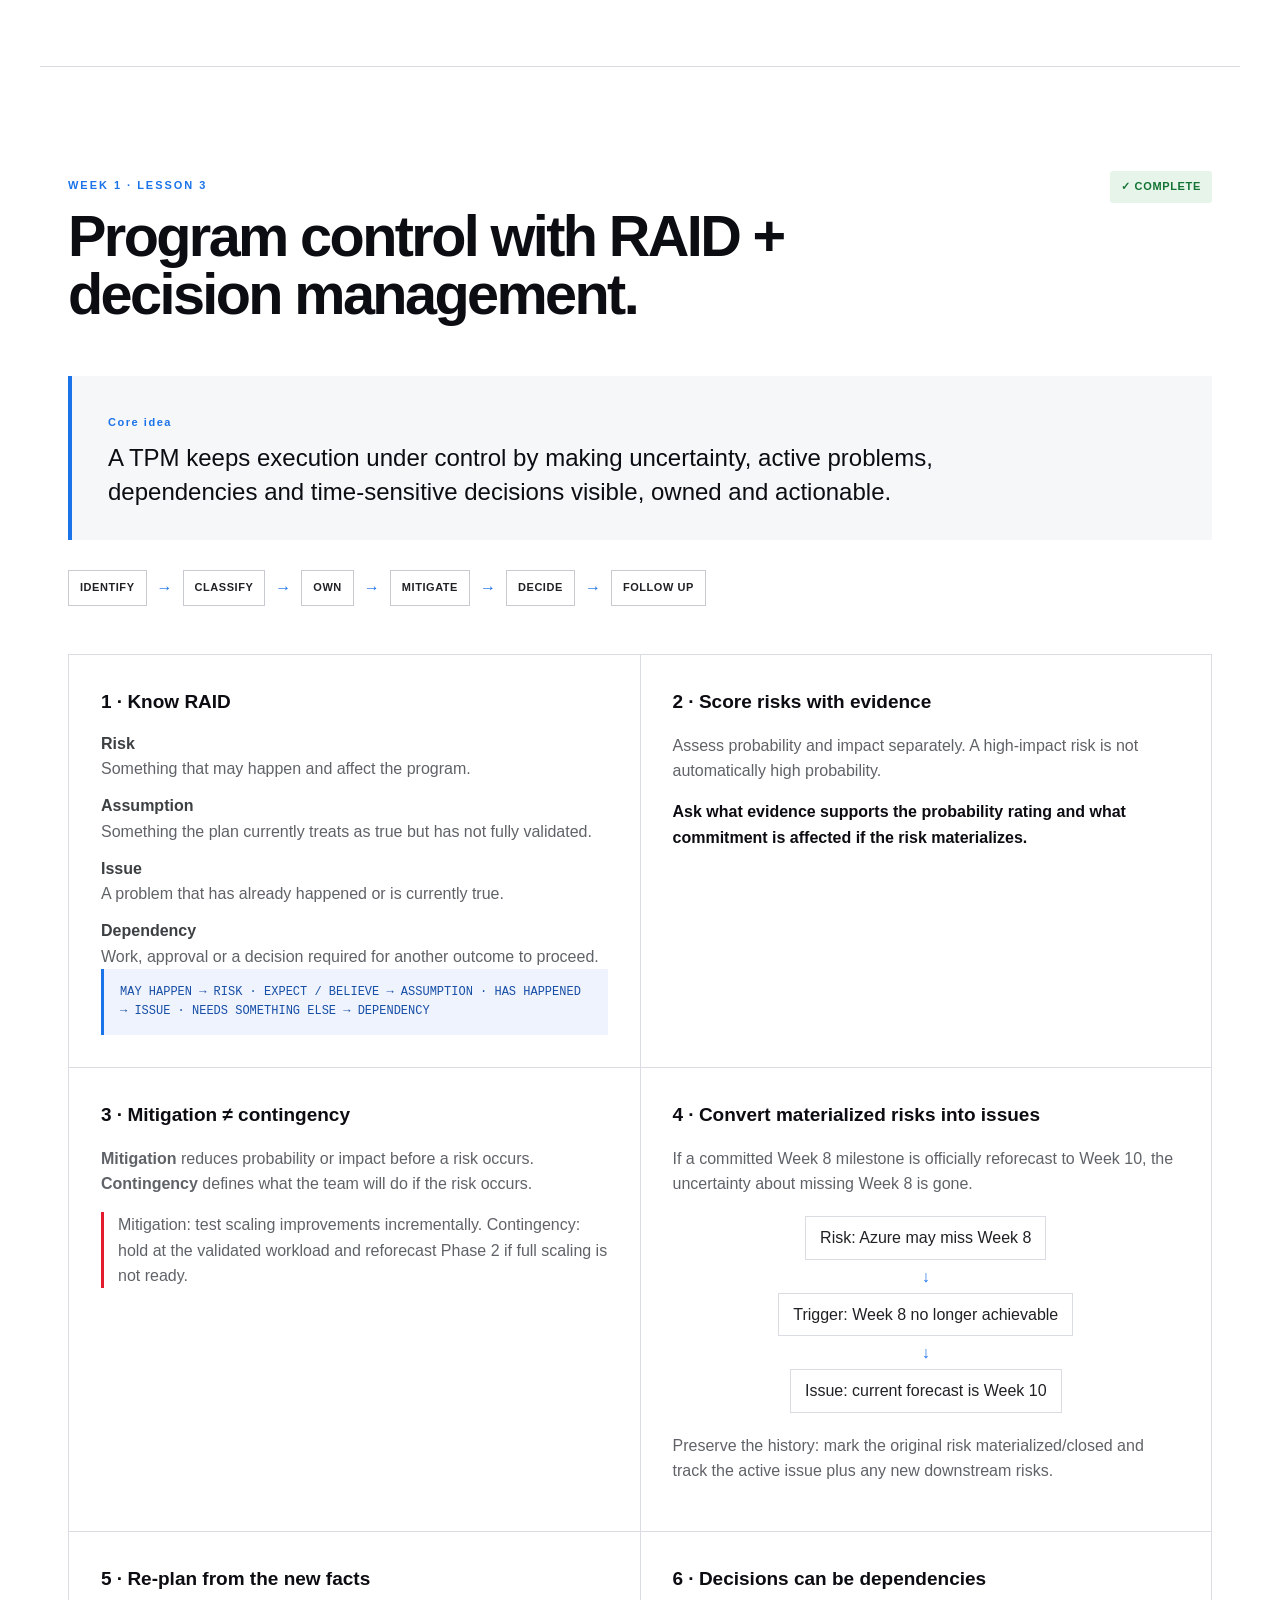
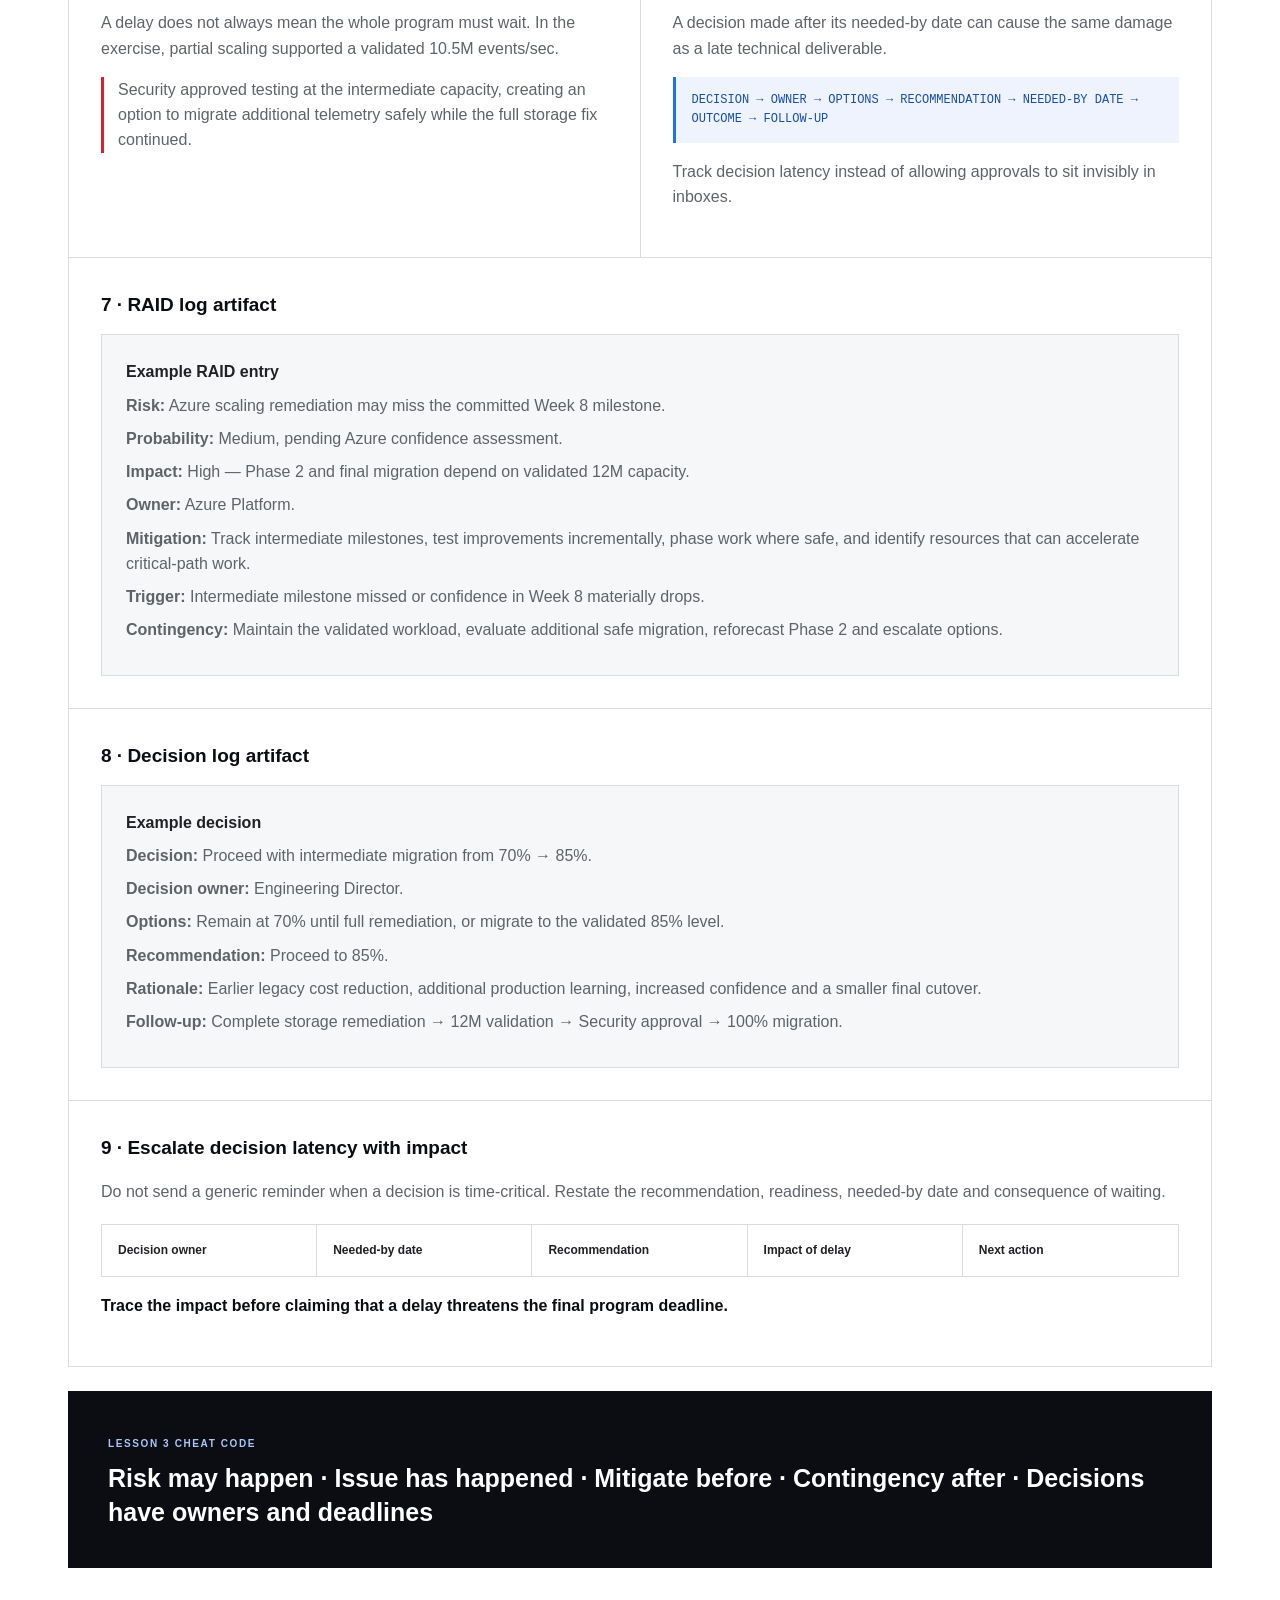
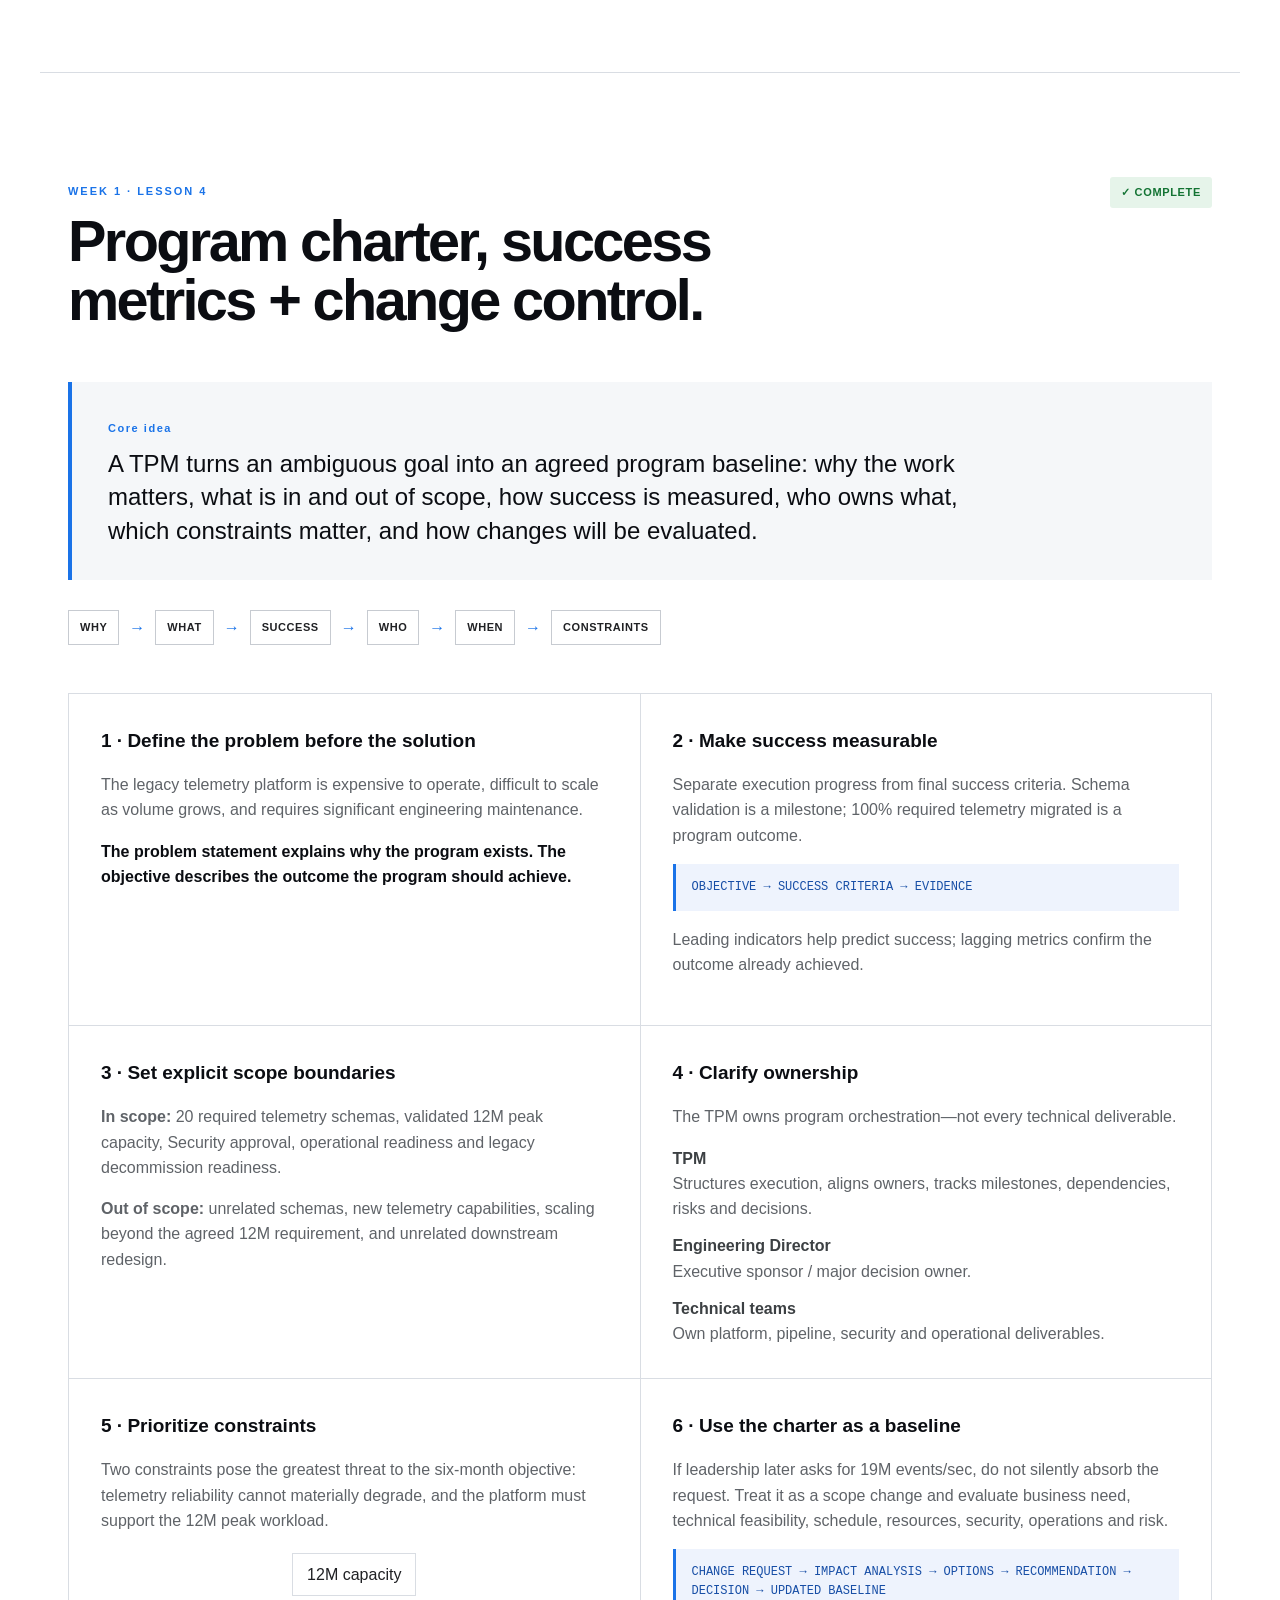
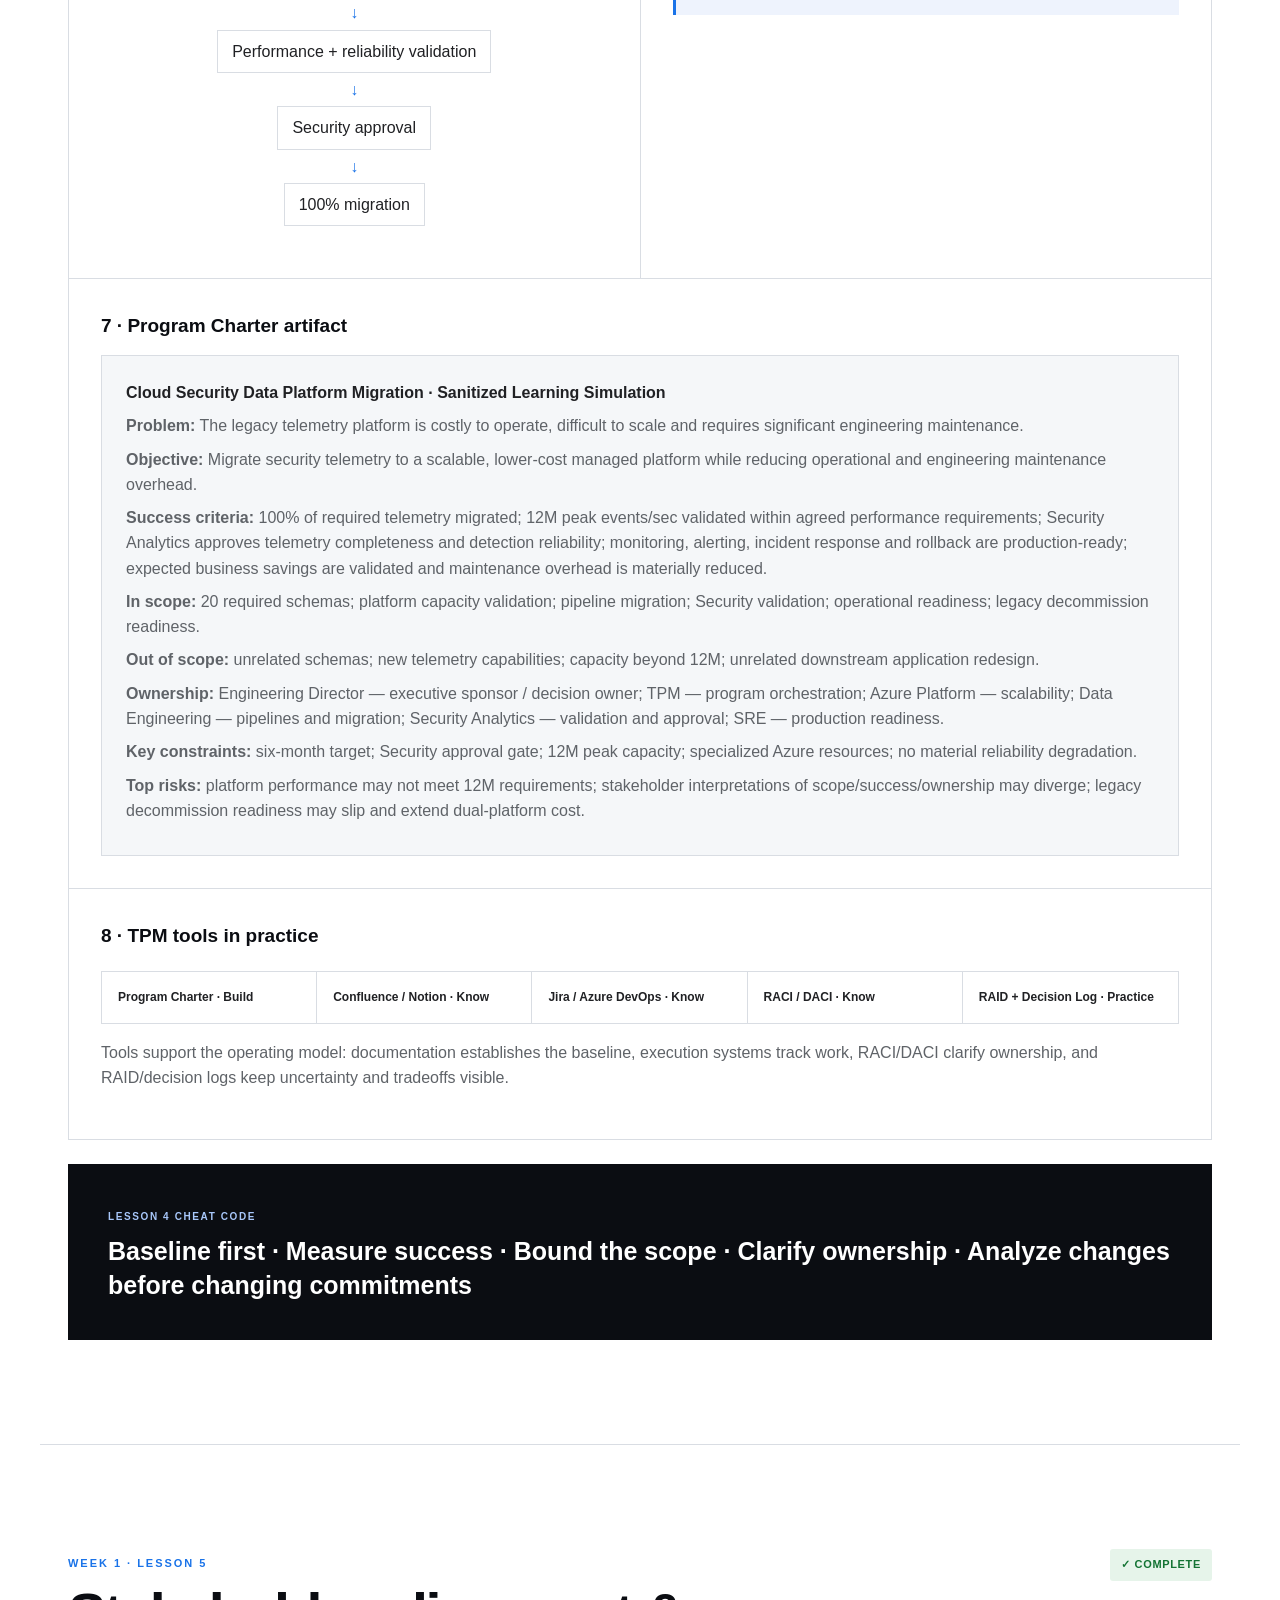
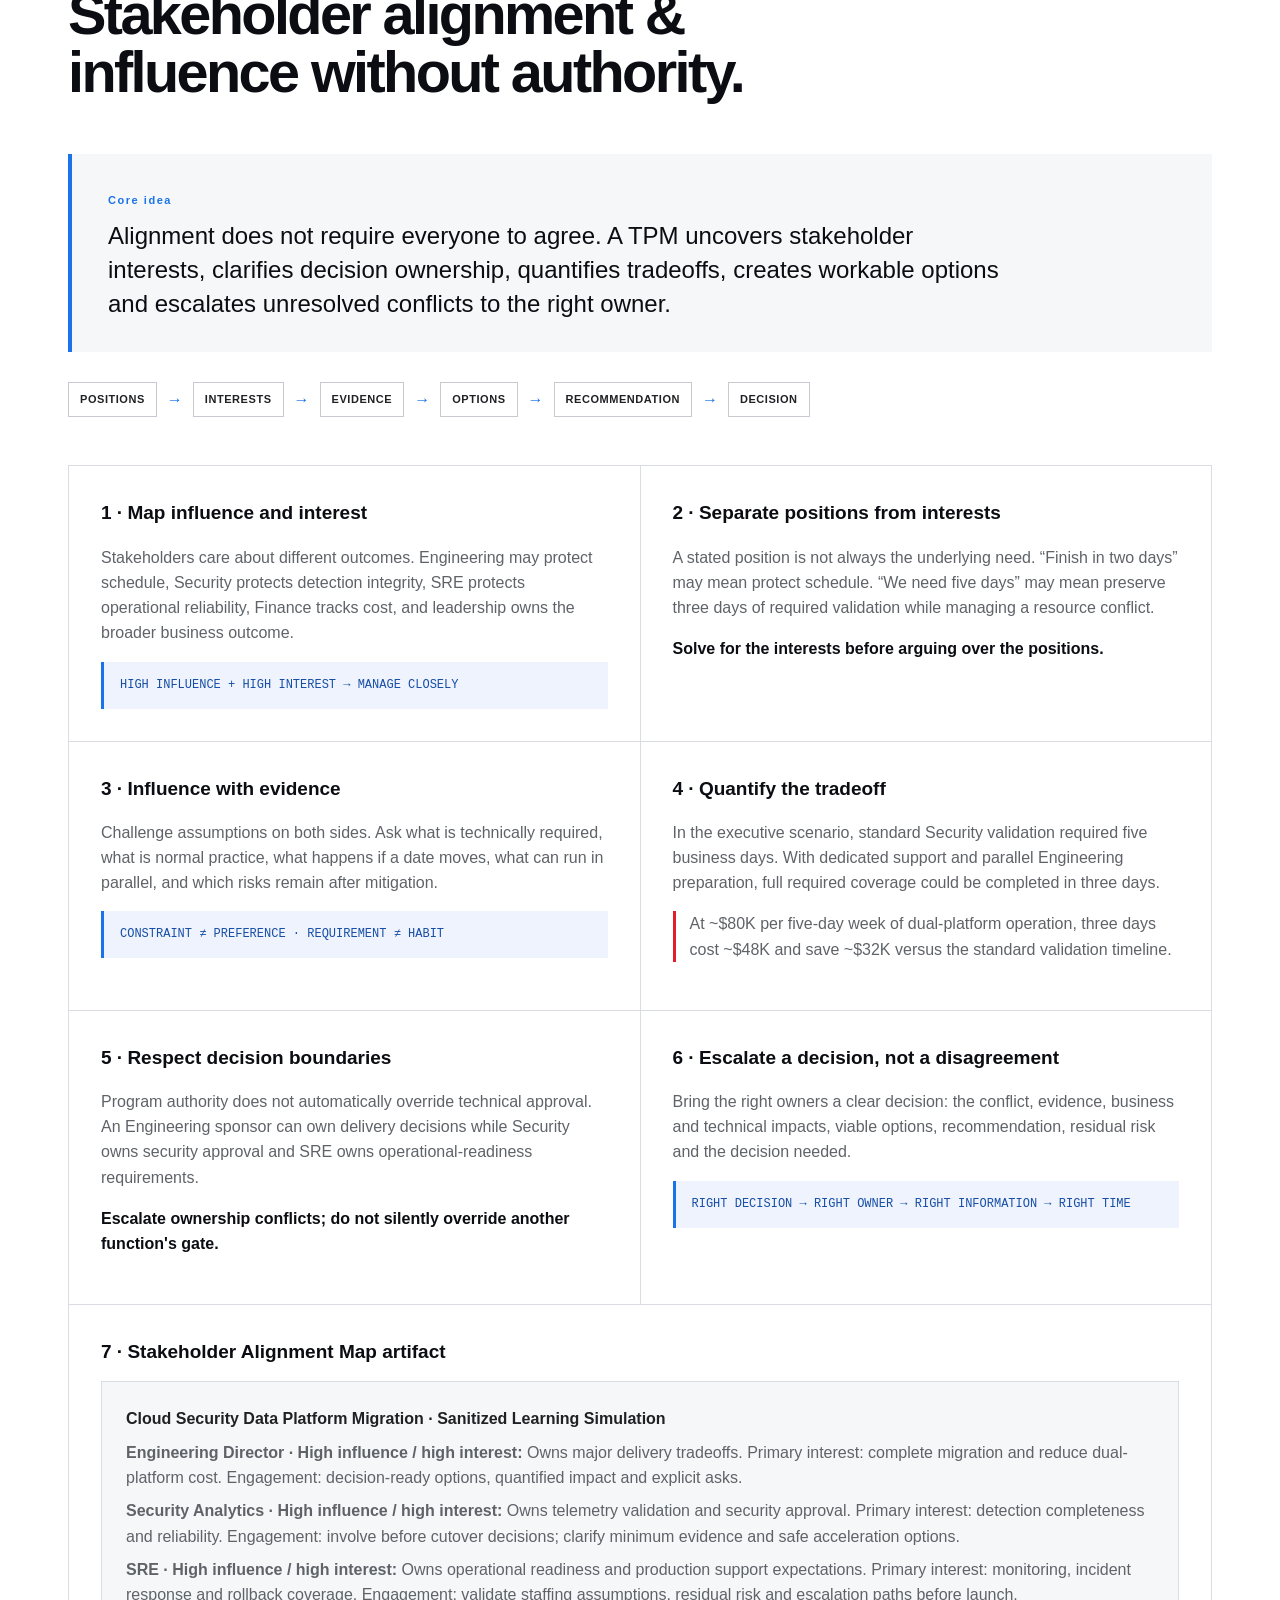
==== commit 07ebd1de: "Technical Risk, Reliability & Failure Scenarios" ====
--- a/index.html
+++ b/index.html
@@ -5,9 +5,9 @@
 <section id="journey" class="section"><div class="section-head"><div><span class="kicker">LEARNING JOURNEY</span><h2>Five weeks. From foundations to execution.</h2></div><p>The curriculum combines concepts with realistic decisions, technical programs, reusable artifacts, and interview-ready case studies.</p></div><div class="weeks">
 <article class="week active"><span>01</span><div><h3>TPM Foundations</h3><p>Role, discovery, scope, stakeholders, ownership, risk and decision-making.</p><small>COMPLETE · 5 LESSONS</small></div></article>
 <article class="week active"><span>02</span><div><h3>Planning & Execution</h3><p>Milestones, dependencies, RAID, RACI, critical path and operating rhythms.</p><small>COMPLETE · 5 LESSONS</small></div></article>
-<article class="week active"><span>03</span><div><h3>Technical TPM</h3><p>Architecture, APIs, cloud systems, reliability, scalability and migrations.</p><small>IN PROGRESS · 1 OF 5 LESSONS</small></div></article>
+<article class="week active"><span>03</span><div><h3>Technical TPM</h3><p>Architecture, APIs, cloud systems, reliability, scalability and migrations.</p><small>IN PROGRESS · 2 OF 5 LESSONS</small></div></article>
 <article class="week"><span>04</span><div><h3>Leadership & Communication</h3><p>Influence, conflict, escalation, meetings and executive communication.</p><small>UPCOMING</small></div></article>
-<article class="week"><span>05</span><div><h3>Simulation & Interviews</h3><p>Run an end-to-end program and turn the work into interview stories.</p><small>UPCOMING</small></div></article></div><details class="lesson-directory"><summary>Browse completed lessons <span>11 lessons · Weeks 1–3</span></summary><div class="lesson-links"><a href="#lesson1">W1 · TPM Foundations</a><a href="#lesson2">W1 · Program Planning</a><a href="#lesson3">W1 · RAID & Decisions</a><a href="#lesson4">W1 · Charter & Scope</a><a href="#lesson5">W1 · Stakeholder Alignment</a><a href="#week2lesson1">W2 · Executable Plan</a><a href="#week2lesson2">W2 · Dependency & RAID</a><a href="#week2lesson3">W2 · Execution Control</a><a href="#week2lesson4">W2 · Prioritization & Tradeoffs</a><a href="#week2lesson5">W2 · Governance & Change Control</a><a href="#week3lesson1">W3 · Architecture & Dependencies</a></div></details></section>
+<article class="week"><span>05</span><div><h3>Simulation & Interviews</h3><p>Run an end-to-end program and turn the work into interview stories.</p><small>UPCOMING</small></div></article></div><details class="lesson-directory"><summary>Browse completed lessons <span>12 lessons · Weeks 1–3</span></summary><div class="lesson-links"><a href="#lesson1">W1 · TPM Foundations</a><a href="#lesson2">W1 · Program Planning</a><a href="#lesson3">W1 · RAID & Decisions</a><a href="#lesson4">W1 · Charter & Scope</a><a href="#lesson5">W1 · Stakeholder Alignment</a><a href="#week2lesson1">W2 · Executable Plan</a><a href="#week2lesson2">W2 · Dependency & RAID</a><a href="#week2lesson3">W2 · Execution Control</a><a href="#week2lesson4">W2 · Prioritization & Tradeoffs</a><a href="#week2lesson5">W2 · Governance & Change Control</a><a href="#week3lesson1">W3 · Architecture & Dependencies</a><a href="#week3lesson2">W3 · Reliability & Incident Response</a></div></details></section>
 <section id="lesson1" class="section lesson"><div class="section-head"><div><span class="kicker">WEEK 1 · LESSON 1</span><h2>What does a TPM actually do?</h2></div><span class="complete">✓ COMPLETE</span></div><div class="callout"><strong>Core idea</strong><p>A TPM creates structure around a complex technical goal and drives multiple teams toward a successful outcome.</p></div><div class="flow"><span>DEFINE</span><i>→</i><span>PLAN</span><i>→</i><span>ALIGN</span><i>→</i><span>EXECUTE</span><i>→</i><span>UNBLOCK</span><i>→</i><span>COMMUNICATE</span></div>
 <div class="lesson-grid"><article><h3>1 · Start with discovery</h3><p>Before building a schedule, understand the program.</p><div class="memory">WHY → WHAT → WHO → TECH → DEPENDENCIES → METRICS → TIME → RISKS</div><p>Ask why the program exists, what must be delivered, who owns or depends on it, how the technology works, how success is measured, and what could prevent delivery.</p></article><article><h3>2 · Establish O-S-S-M</h3><dl><dt>Objective</dt><dd>Why are we doing this?</dd><dt>Scope</dt><dd>What exactly are we delivering?</dd><dt>Stakeholders</dt><dd>Who owns, influences or depends on this?</dd><dt>Metrics</dt><dd>How will we know we succeeded?</dd></dl></article><article><h3>3 · Scope ≠ schedule</h3><p><b>Scope</b> is WHAT we committed to deliver. <b>Schedule</b> is WHEN we committed to deliver it.</p><p class="example">Example: “100% of telemetry migrated” is scope/completion criteria. “Within six months” is schedule.</p><p>If a team proposes 70% now and 30% later, the TPM surfaces that as a change to the original commitment.</p></article><article><h3>4 · Know the owners</h3><dl><dt>Executive sponsor</dt><dd>Senior leader supporting major organizational escalations.</dd><dt>Service owner</dt><dd>Team accountable for the platform or system.</dd><dt>Producer / consumer owners</dt><dd>Teams sending or receiving data.</dd><dt>Decision owner</dt><dd>Person authorized to approve a tradeoff.</dd></dl><p class="rule">A TPM does not make every decision. A TPM gets the right decision to the right owner with the right information.</p></article><article><h3>5 · Manage dependencies</h3><p>A dependency is work that must happen before another outcome can happen.</p><div class="stack"><span>Azure scaling fix</span><b>↓</b><span>Load test</span><b>↓</b><span>Security validation</span><b>↓</b><span>100% migration</span></div><p>Ask: Who owns it? When is it needed? What happens if it slips?</p></article><article><h3>6 · Move risk discovery left</h3><p>Find important problems as early as possible. In the exercise, production-scale load testing exposed a scaling limit before full migration.</p><div class="memory">EARLY VALIDATION → EARLIER MITIGATION → LOWER PROGRAM RISK</div></article><article class="wide"><h3>7 · Turn technical problems into decisions</h3><div class="decision-flow"><span>PROBLEM</span><i>→</i><span>EVIDENCE</span><i>→</i><span>IMPACT</span><i>→</i><span>OPTIONS</span><i>→</i><span>RECOMMENDATION</span><i>→</i><span>DECISION</span></div><div class="example-box"><b>Example</b><p><strong>Problem:</strong> Peak volume exceeds demonstrated platform performance.</p><p><strong>Evidence:</strong> 9M events/sec succeeds; at 12M, 1.5% arrives late.</p><p><strong>Impact:</strong> Security will not approve full migration.</p><p><strong>Options:</strong> Delay, phase 70/30, or find another safe mitigation.</p><p><strong>Recommendation:</strong> Phase the migration when Security and dependent teams validate the approach.</p><p><strong>Decision:</strong> Leadership approves any change to the original program commitment.</p></div></article><article class="wide"><h3>8 · Communicate at the right altitude</h3><p>Engineers may need detailed test results. Leadership usually needs the decision-ready version:</p><div class="five"><span>What's wrong?</span><span>What's the impact?</span><span>What are our options?</span><span>What do you recommend?</span><span>Who needs to decide?</span></div></article></div>
 <div class="cheat"><span>LESSON 1 CHEAT CODE</span><h3>What happened? → Why does it matter? → What can we do? → What do I recommend? → Who decides?</h3></div></section>
@@ -88,7 +88,20 @@
 <article class="wide"><h3>6 · Go/No-Go Readiness Checklist artifact</h3><div class="example-box"><b>Decision record · Hypothetical learning simulation</b><p><strong>Performance:</strong> PASS — sustained 12.5M/sec versus 12M/sec required.</p><p><strong>Data integrity:</strong> PASS in test — no event loss observed.</p><p><strong>Queue / latency:</strong> PASS in test — stable backlog; average 2s versus 3s limit.</p><p><strong>Operational readiness:</strong> PASS — SRE monitoring and alerting validated.</p><p><strong>Security:</strong> PASS — no outstanding blockers.</p><p><strong>Budget:</strong> APPROVED — +$40K/month for up to two months.</p><p><strong>Schedule:</strong> WATCH — migration two days late; five days of contingency remain.</p><p><strong>TPM recommendation:</strong> GO, subject to formal decision by authorized migration owner and continued monitoring.</p><p><strong>Accountability:</strong> Engineering owns technical validation and optimization; SRE owns operational readiness; Security owns security approval; Finance/budget authority approves cost; TPM coordinates evidence, decision, follow-up and schedule reporting.</p></div></article>
 </div><div class="cheat"><span>WEEK 3 · LESSON 1 CHEAT CODE</span><h3>Map dependencies · Find the bottleneck · Validate evidence · Clear readiness gates · Recommend Go/No-Go · Track exit criteria</h3></div></section>
 
-<section id="toolkit" class="section"><div class="section-head"><div><span class="kicker">TPM TOOLKIT</span><h2>Reusable program artifacts.</h2></div><p>Selected artifacts show how program decisions are structured and communicated. The emphasis is on evidence of thinking and execution, not a catalog of frameworks.</p></div><div class="tools"><article><b>Program Charter</b><span>Added · Lesson 4</span></article><article><b>RAID Log</b><span>Added · Lesson 3</span></article><article><b>Stakeholder Map</b><span>Added · Lesson 5</span></article><article><b>RACI / DACI</b><span>Practiced · Lesson 5</span></article><article><b>Decision Log</b><span>Added · Lesson 3</span></article><article><b>Milestone & Dependency Plan</b><span>Added · Week 2 Lesson 1</span></article><article><b>Dependency Tracker</b><span>Practiced · Week 2 Lesson 2</span></article><article><b>RAID & Dependency Management Log</b><span>Added · Week 2 Lesson 2</span></article><article><b>Operating Rhythm &amp; Execution Control Plan</b><span>Added · Week 2 Lesson 3</span></article><article><b>Executive Status</b><span>Practiced · Week 2 Lesson 3</span></article><article><b>Resource Prioritization &amp; Tradeoff Decision Matrix</b><span>Added · Week 2 Lesson 4</span></article><article><b>Change Control &amp; Decision Governance Register</b><span>Added · Week 2 Lesson 5</span></article><article><b>System Dependency Map &amp; Go/No-Go Readiness Checklist</b><span>Added · Week 3 Lesson 1</span></article><article><b>Launch Checklist</b><span>Week 5</span></article></div></section>
+
+<section id="week3lesson2" class="section lesson"><div class="section-head"><div><span class="kicker">WEEK 3 · LESSON 2</span><h2>Technical risk, reliability &amp; failure scenarios.</h2></div><span class="complete">✓ COMPLETE</span></div>
+<div class="callout"><strong>Core idea</strong><p>Reliability is demonstrated through tested recovery behavior and explicit acceptance criteria, not just redundant infrastructure or successful normal-operation load tests. A TPM turns failure modes into mitigations, decision gates, incident actions and clear ownership.</p></div>
+<div class="flow"><span>FAILURE MODE</span><i>→</i><span>RTO / RPO</span><i>→</i><span>MITIGATION</span><i>→</i><span>FAILOVER TEST</span><i>→</i><span>GO / NO-GO</span><i>→</i><span>INCIDENT RESPONSE</span></div>
+<div class="lesson-grid">
+<article class="wide"><h3>1 · Reliability risk assessment — single-zone failure</h3><div class="example-box"><b>Security Telemetry Pipeline · Hypothetical TPM Learning Simulation</b><p><strong>Architecture:</strong> All 20 Processing instances run in one Azure Availability Zone. A zone-level outage could disable every instance despite horizontal scaling. Monitoring detects failure but does not restore service.</p><p><strong>Evidence:</strong> A related service experienced a four-hour recovery during a past zone incident; this is a warning, not proof that this pipeline has a four-hour RTO. The queue can retain incoming events for six hours if it remains operational. No automated cross-zone failover exists.</p><p><strong>Required:</strong> Processing RTO ≤ 60 minutes; zero permanent telemetry loss. <strong>Risk:</strong> Recovery cannot be shown to meet the one-hour objective.</p><p><strong>TPM response:</strong> Review incident tickets, quantify impact, ask SRE about common-mode failure and recovery paths, and require a tested cross-zone mitigation.</p></div></article>
+<article><h3>2 · Reliability vocabulary</h3><dl><dt>Single point of failure</dt><dd>A shared dependency whose failure can disable the service.</dd><dt>RTO</dt><dd>Maximum targeted time to restore service after disruption.</dd><dt>RPO</dt><dd>Maximum acceptable data loss expressed as time; zero permanent loss is an additional explicit integrity requirement in this scenario.</dd><dt>Active-passive</dt><dd>Standby capacity takes over after primary failure.</dd><dt>Active-active</dt><dd>Multiple zones serve traffic concurrently, with capacity and routing designed to survive a zone failure.</dd></dl></article>
+<article><h3>3 · Mitigation tradeoff matrix</h3><div class="example-box"><p><strong>A · Manual recovery:</strong> 2–4 hours, $0 extra/month; fails the one-hour RTO.</p><p><strong>B · Active-passive:</strong> Estimated 30-minute recovery, +$25K/month, five-day implementation/test; recommended conditional on demonstrated RTO, data integrity, backlog recovery and budget approval.</p><p><strong>C · Active-active:</strong> Near-immediate failover estimate, +$60K/month, three-week implementation; cannot meet the seven-day migration window.</p><p class="rule">Recommendation: Option B offers a plausible balance of reliability, cost and schedule; validate it before migration.</p></div></article>
+<article><h3>4 · Failed acceptance criterion changes the decision</h3><p><strong>Failover test:</strong> RTO 42 minutes (pass), zero permanent loss observed (pass), monitoring and alerting (pass), backlog drain three hours against a two-hour requirement (fail).</p><p><strong>Risk:</strong> Delayed telemetry can affect time-sensitive threat detection and investigation even without permanent loss.</p><p><strong>Response:</strong> Recommend conditional No-Go. Engineering proposes +$8K/month standby capacity and a two-day retest; Finance must approve the revised cost (total +$33K/month). If retest fails, escalate delay or seek a formally authorized, time-bound exception from the appropriate risk owner.</p></article>
+<article><h3>5 · Incident response: pause versus rollback</h3><p><strong>During migration:</strong> 40% traffic migrated; latency rises to 12 seconds versus a three-second requirement; backlog grows; no loss detected; rollback estimated at 20 minutes.</p><p><strong>Immediate recommendation:</strong> Pause additional migration, activate incident coordination, have Engineering and SRE investigate, and monitor backlog, latency, event integrity and customer/security impact.</p><p><strong>Rollback triggers:</strong> Inability to stabilize within the agreed window, dangerous queue growth, unacceptable telemetry delay, or other predefined operational thresholds. Resume only after verified recovery and readiness.</p><p class="rule">Pause contains additional exposure; rollback restores the previous configuration. The incident commander/operational owner directs urgent response under established procedures.</p></article>
+<article class="wide"><h3>6 · Reliability Risk Assessment &amp; Incident Response Decision Framework artifact</h3><div class="example-box"><b>Decision and action record · Hypothetical learning simulation</b><p><strong>Risk ID R-021:</strong> Common-mode Availability Zone failure. <strong>Owner:</strong> Engineering/SRE. <strong>Mitigation:</strong> Tested active-passive failover. <strong>Exit criteria:</strong> RTO ≤ 60 min, zero permanent loss, backlog drained ≤ 2 hours, alerts validated.</p><p><strong>Issue ID I-022:</strong> Backlog drain failed at three hours. <strong>Action:</strong> Increase standby capacity and retest; obtain Finance approval for total +$33K/month. <strong>Decision:</strong> No-Go until acceptance gates pass, unless an authorized risk owner approves a documented exception.</p><p><strong>Incident ID INC-023:</strong> At 40% migration, latency 12s vs 3s and queue backlog growing. <strong>Recommendation:</strong> Pause new migration traffic; investigate with SRE and Engineering; invoke rollback if predefined triggers occur.</p><p><strong>Governance:</strong> RAID log tracks risk and issue; decision log records owner, rationale, approvals and any exception; milestone tracker records retest, recovery and migration dates. TPM coordinates decisions and communication without unilaterally waiving security or operational requirements.</p></div></article>
+</div><div class="cheat"><span>WEEK 3 · LESSON 2 CHEAT CODE</span><h3>Identify shared failure modes · Define recovery targets · Test failover and backlog recovery · Respect risk ownership · Pause early · Roll back on triggers</h3></div></section>
+
+<section id="toolkit" class="section"><div class="section-head"><div><span class="kicker">TPM TOOLKIT</span><h2>Reusable program artifacts.</h2></div><p>Selected artifacts show how program decisions are structured and communicated. The emphasis is on evidence of thinking and execution, not a catalog of frameworks.</p></div><div class="tools"><article><b>Program Charter</b><span>Added · Lesson 4</span></article><article><b>RAID Log</b><span>Added · Lesson 3</span></article><article><b>Stakeholder Map</b><span>Added · Lesson 5</span></article><article><b>RACI / DACI</b><span>Practiced · Lesson 5</span></article><article><b>Decision Log</b><span>Added · Lesson 3</span></article><article><b>Milestone & Dependency Plan</b><span>Added · Week 2 Lesson 1</span></article><article><b>Dependency Tracker</b><span>Practiced · Week 2 Lesson 2</span></article><article><b>RAID & Dependency Management Log</b><span>Added · Week 2 Lesson 2</span></article><article><b>Operating Rhythm &amp; Execution Control Plan</b><span>Added · Week 2 Lesson 3</span></article><article><b>Executive Status</b><span>Practiced · Week 2 Lesson 3</span></article><article><b>Resource Prioritization &amp; Tradeoff Decision Matrix</b><span>Added · Week 2 Lesson 4</span></article><article><b>Change Control &amp; Decision Governance Register</b><span>Added · Week 2 Lesson 5</span></article><article><b>System Dependency Map &amp; Go/No-Go Readiness Checklist</b><span>Added · Week 3 Lesson 1</span></article><article><b>Reliability Risk Assessment &amp; Incident Response Decision Framework</b><span>Added · Week 3 Lesson 2</span></article><article><b>Launch Checklist</b><span>Week 5</span></article></div></section>
 <section id="about" class="section about"><span class="kicker">ABOUT THIS PORTFOLIO</span><h2>Engineering depth. Operational leadership. Program thinking.</h2><p>I bring 7+ years of software engineering experience across cloud, security, automation and data, plus technical operations leadership in satellite manufacturing. This portfolio shows how that background translates into TPM practices: structuring ambiguous programs, aligning cross-functional teams, managing dependencies and risk, and turning technical complexity into decision-ready execution.</p><p class="privacy">All public examples are sanitized, generalized, hypothetical, or based on non-confidential information.</p></section>
 </main><footer><span>TPM Learning Portfolio</span><span>Built as a living learning & portfolio project.</span></footer>
 </body></html>
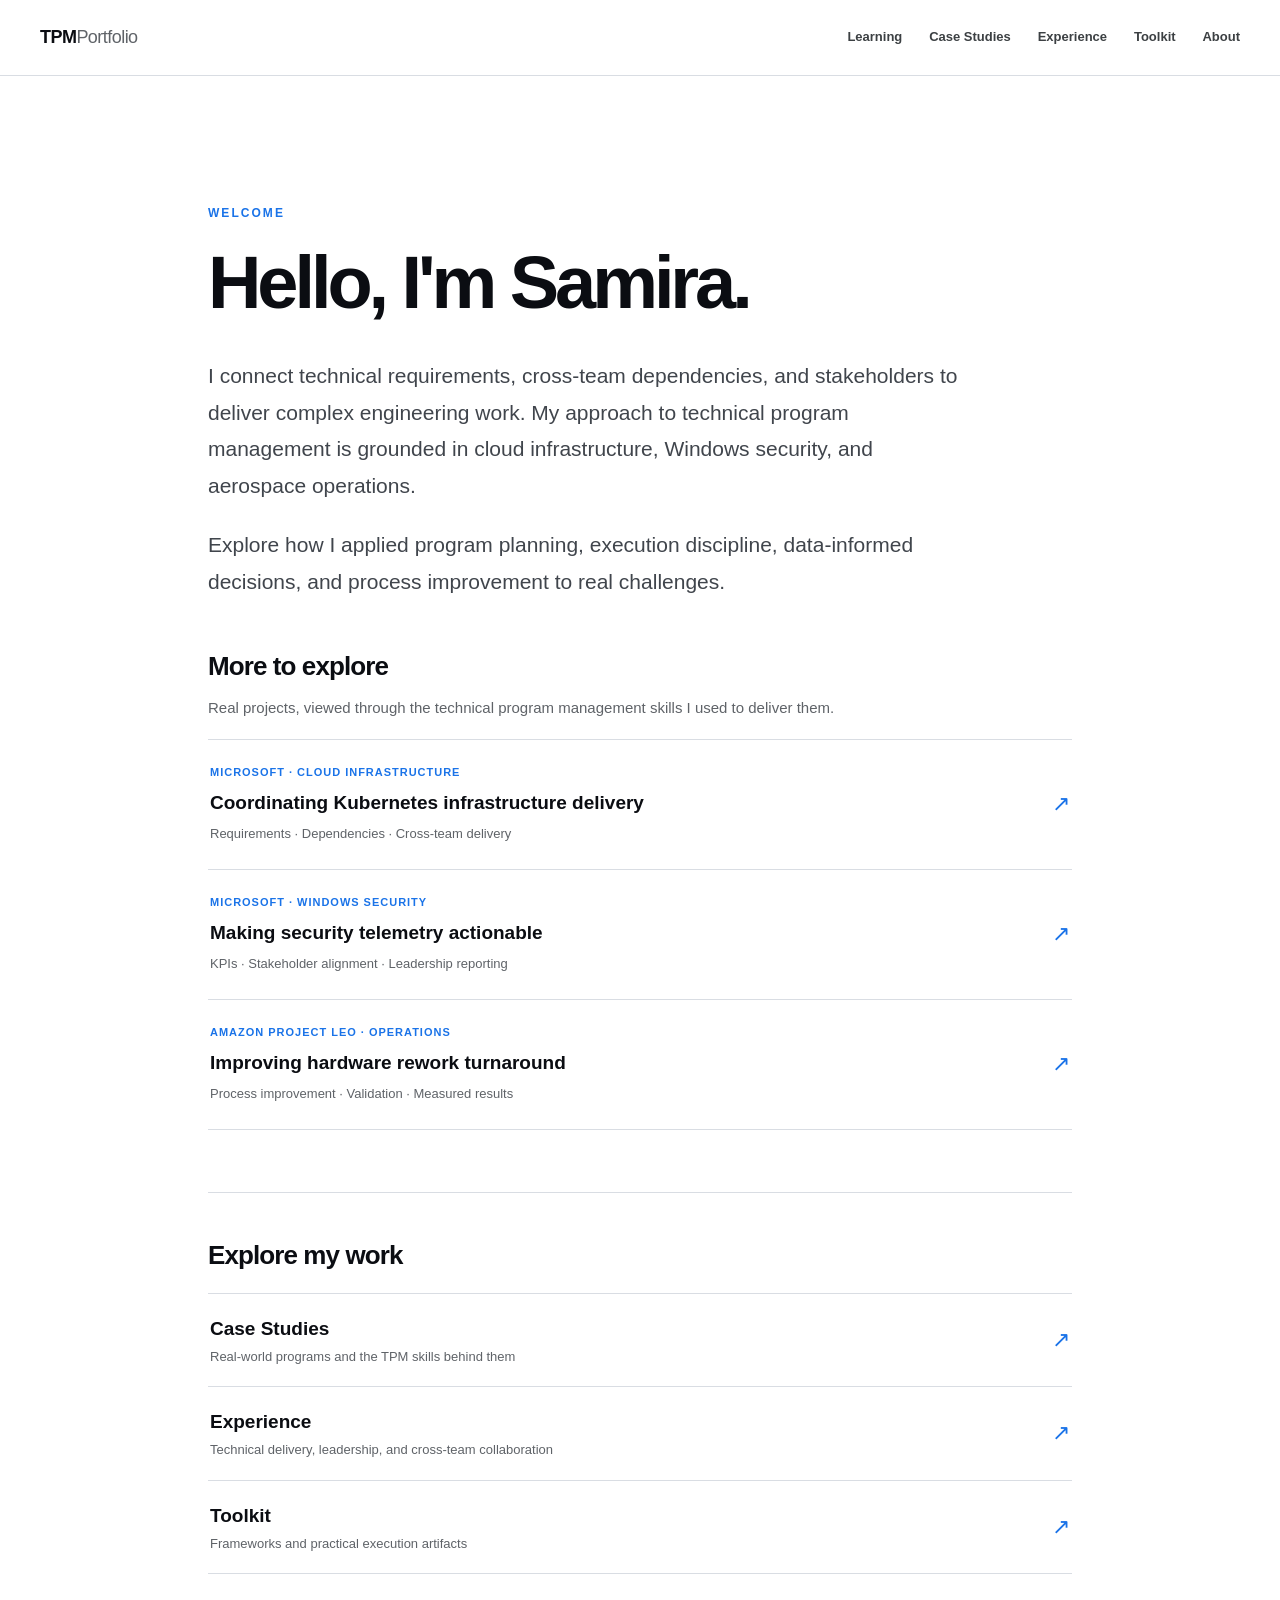
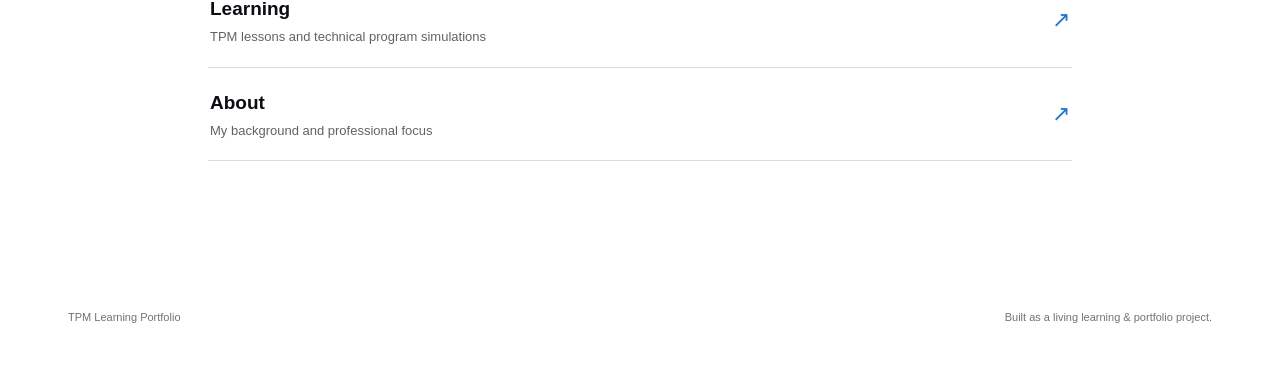
==== commit 508298fd: "Minimalist homepage" ====
--- a/index.html
+++ b/index.html
@@ -1,107 +1,21 @@
-<!doctype html><html lang="en"><head><meta charset="utf-8"><meta name="viewport" content="width=device-width,initial-scale=1"><meta name="description" content="Technical Program Management learning portfolio: lessons, case studies, and reusable TPM tools."><title>TPM Learning Portfolio</title><link rel="stylesheet" href="styles.css"></head><body>
-<header class="nav"><a class="brand" href="#top">TPM<span>Portfolio</span></a><nav aria-label="Main navigation"><a href="#journey">Learning</a><a href="#cases">Case Studies</a><a href="#impact">Experience</a><a href="#toolkit">Toolkit</a><a href="#about">About</a></nav></header>
-<main id="top">
-<section class="hero"><div class="eyebrow">TECHNICAL PROGRAM MANAGEMENT · ENGINEERING + OPERATIONS</div><h1>Turning technical depth into <em>program leadership.</em></h1><p class="lead">A working portfolio connecting 7+ years of software engineering and technical operations leadership with structured TPM execution: dependencies, risk, decisions, and measurable outcomes.</p><div class="actions"><a class="btn primary" href="#cases">View case study</a><a class="btn" href="#impact">See applied impact</a></div><div class="stats"><div><b>5</b><span>week roadmap</span></div><div><b>10</b><span>lessons complete</span></div><div><b>3</b><span>applied impact examples</span></div></div></section>
-<section id="journey" class="section"><div class="section-head"><div><span class="kicker">LEARNING JOURNEY</span><h2>Five weeks. From foundations to execution.</h2></div><p>The curriculum combines concepts with realistic decisions, technical programs, reusable artifacts, and interview-ready case studies.</p></div><div class="weeks">
-<article class="week active"><span>01</span><div><h3>TPM Foundations</h3><p>Role, discovery, scope, stakeholders, ownership, risk and decision-making.</p><small>COMPLETE · 5 LESSONS</small></div></article>
-<article class="week active"><span>02</span><div><h3>Planning & Execution</h3><p>Milestones, dependencies, RAID, RACI, critical path and operating rhythms.</p><small>COMPLETE · 5 LESSONS</small></div></article>
-<article class="week active"><span>03</span><div><h3>Technical TPM</h3><p>Architecture, APIs, cloud systems, reliability, scalability and migrations.</p><small>IN PROGRESS · 2 OF 5 LESSONS</small></div></article>
-<article class="week"><span>04</span><div><h3>Leadership & Communication</h3><p>Influence, conflict, escalation, meetings and executive communication.</p><small>UPCOMING</small></div></article>
-<article class="week"><span>05</span><div><h3>Simulation & Interviews</h3><p>Run an end-to-end program and turn the work into interview stories.</p><small>UPCOMING</small></div></article></div><details class="lesson-directory"><summary>Browse completed lessons <span>12 lessons · Weeks 1–3</span></summary><div class="lesson-links"><a href="#lesson1">W1 · TPM Foundations</a><a href="#lesson2">W1 · Program Planning</a><a href="#lesson3">W1 · RAID & Decisions</a><a href="#lesson4">W1 · Charter & Scope</a><a href="#lesson5">W1 · Stakeholder Alignment</a><a href="#week2lesson1">W2 · Executable Plan</a><a href="#week2lesson2">W2 · Dependency & RAID</a><a href="#week2lesson3">W2 · Execution Control</a><a href="#week2lesson4">W2 · Prioritization & Tradeoffs</a><a href="#week2lesson5">W2 · Governance & Change Control</a><a href="#week3lesson1">W3 · Architecture & Dependencies</a><a href="#week3lesson2">W3 · Reliability & Incident Response</a></div></details></section>
-<section id="lesson1" class="section lesson"><div class="section-head"><div><span class="kicker">WEEK 1 · LESSON 1</span><h2>What does a TPM actually do?</h2></div><span class="complete">✓ COMPLETE</span></div><div class="callout"><strong>Core idea</strong><p>A TPM creates structure around a complex technical goal and drives multiple teams toward a successful outcome.</p></div><div class="flow"><span>DEFINE</span><i>→</i><span>PLAN</span><i>→</i><span>ALIGN</span><i>→</i><span>EXECUTE</span><i>→</i><span>UNBLOCK</span><i>→</i><span>COMMUNICATE</span></div>
-<div class="lesson-grid"><article><h3>1 · Start with discovery</h3><p>Before building a schedule, understand the program.</p><div class="memory">WHY → WHAT → WHO → TECH → DEPENDENCIES → METRICS → TIME → RISKS</div><p>Ask why the program exists, what must be delivered, who owns or depends on it, how the technology works, how success is measured, and what could prevent delivery.</p></article><article><h3>2 · Establish O-S-S-M</h3><dl><dt>Objective</dt><dd>Why are we doing this?</dd><dt>Scope</dt><dd>What exactly are we delivering?</dd><dt>Stakeholders</dt><dd>Who owns, influences or depends on this?</dd><dt>Metrics</dt><dd>How will we know we succeeded?</dd></dl></article><article><h3>3 · Scope ≠ schedule</h3><p><b>Scope</b> is WHAT we committed to deliver. <b>Schedule</b> is WHEN we committed to deliver it.</p><p class="example">Example: “100% of telemetry migrated” is scope/completion criteria. “Within six months” is schedule.</p><p>If a team proposes 70% now and 30% later, the TPM surfaces that as a change to the original commitment.</p></article><article><h3>4 · Know the owners</h3><dl><dt>Executive sponsor</dt><dd>Senior leader supporting major organizational escalations.</dd><dt>Service owner</dt><dd>Team accountable for the platform or system.</dd><dt>Producer / consumer owners</dt><dd>Teams sending or receiving data.</dd><dt>Decision owner</dt><dd>Person authorized to approve a tradeoff.</dd></dl><p class="rule">A TPM does not make every decision. A TPM gets the right decision to the right owner with the right information.</p></article><article><h3>5 · Manage dependencies</h3><p>A dependency is work that must happen before another outcome can happen.</p><div class="stack"><span>Azure scaling fix</span><b>↓</b><span>Load test</span><b>↓</b><span>Security validation</span><b>↓</b><span>100% migration</span></div><p>Ask: Who owns it? When is it needed? What happens if it slips?</p></article><article><h3>6 · Move risk discovery left</h3><p>Find important problems as early as possible. In the exercise, production-scale load testing exposed a scaling limit before full migration.</p><div class="memory">EARLY VALIDATION → EARLIER MITIGATION → LOWER PROGRAM RISK</div></article><article class="wide"><h3>7 · Turn technical problems into decisions</h3><div class="decision-flow"><span>PROBLEM</span><i>→</i><span>EVIDENCE</span><i>→</i><span>IMPACT</span><i>→</i><span>OPTIONS</span><i>→</i><span>RECOMMENDATION</span><i>→</i><span>DECISION</span></div><div class="example-box"><b>Example</b><p><strong>Problem:</strong> Peak volume exceeds demonstrated platform performance.</p><p><strong>Evidence:</strong> 9M events/sec succeeds; at 12M, 1.5% arrives late.</p><p><strong>Impact:</strong> Security will not approve full migration.</p><p><strong>Options:</strong> Delay, phase 70/30, or find another safe mitigation.</p><p><strong>Recommendation:</strong> Phase the migration when Security and dependent teams validate the approach.</p><p><strong>Decision:</strong> Leadership approves any change to the original program commitment.</p></div></article><article class="wide"><h3>8 · Communicate at the right altitude</h3><p>Engineers may need detailed test results. Leadership usually needs the decision-ready version:</p><div class="five"><span>What's wrong?</span><span>What's the impact?</span><span>What are our options?</span><span>What do you recommend?</span><span>Who needs to decide?</span></div></article></div>
-<div class="cheat"><span>LESSON 1 CHEAT CODE</span><h3>What happened? → Why does it matter? → What can we do? → What do I recommend? → Who decides?</h3></div></section>
+<!DOCTYPE html>
 
-<section id="lesson2" class="section lesson"><div class="section-head"><div><span class="kicker">WEEK 1 · LESSON 2</span><h2>Turning a goal into an executable program.</h2></div><span class="complete">✓ COMPLETE</span></div><div class="callout"><strong>Core idea</strong><p>A TPM turns an outcome into coordinated execution by defining workstreams, milestones, owners, dependencies, risks, mitigations and decision points.</p></div><div class="flow"><span>OUTCOME</span><i>→</i><span>WORKSTREAMS</span><i>→</i><span>MILESTONES</span><i>→</i><span>OWNERS</span><i>→</i><span>DEPENDENCIES</span><i>→</i><span>EXECUTION</span></div>
-<div class="lesson-grid"><article><h3>1 · Build workstreams around outcomes</h3><p>Break a large program into logical areas with clear ownership and deliverables.</p><div class="memory">WORKSTREAM → OWNER → DELIVERABLE</div><p>For the migration exercise: Platform Scaling, Data Pipeline Preparation, Security Validation, Operational Readiness and Phase 1 Migration.</p></article><article><h3>2 · Milestones are not tasks</h3><p>A task is work someone performs. A milestone is a meaningful program state.</p><p class="example">Task: run load tests. Milestone: production capacity validated.</p><p>Milestones tell leadership what important state the program has reached.</p></article><article><h3>3 · Trace dependencies downstream</h3><p>When one team slips, do not stop at the local delay. Trace what it blocks.</p><div class="stack"><span>Data pipeline ready</span><b>↓</b><span>Security validation</span><b>↓</b><span>Phase 1 migration</span></div><p>A dependency delay can propagate through the program even when other teams remain on schedule.</p></article><article><h3>4 · Find the critical path</h3><p>The critical path is the chain of dependent work that determines the earliest program completion date.</p><p class="rule">Ask: Which work can actually move our completion date?</p><p>Not every task deserves the same level of attention.</p></article><article><h3>5 · Parallelize when dependencies allow</h3><p>One incompatible schema did not need to block validation of the other nineteen.</p><div class="memory">19 SCHEMAS → SECURITY VALIDATION IN PARALLEL<br>SCHEMA #20 → REMEDIATION</div><p>Fast-tracking can recover schedule, but the TPM must understand the additional risk it introduces.</p></article><article><h3>6 · Communicate uncertainty precisely</h3><p>Do not call a milestone Green just because a mitigation exists.</p><dl><dt>Green</dt><dd>On track; no material threat to the commitment.</dd><dt>Yellow</dt><dd>Risk exists, but a credible mitigation or recovery plan is active.</dd><dt>Red</dt><dd>Commitment is materially off track or blocked.</dd></dl></article><article class="wide"><h3>7 · Make tradeoffs visible</h3><div class="decision-flow"><span>SCOPE</span><i>↔</i><span>SCHEDULE</span><i>↔</i><span>RESOURCES</span><i>↔</i><span>QUALITY / RISK</span></div><div class="example-box"><b>Resource conflict example</b><p><strong>Problem:</strong> Schema #20 needed two engineers from another program.</p><p><strong>Our impact without help:</strong> approximately two-week migration delay.</p><p><strong>Other program impact:</strong> approximately three-day internal milestone shift while its Week 10 launch remained protected by contingency.</p><p><strong>Recommendation:</strong> temporarily allocate the engineers because the organizational impact was lower and both external commitments remained protected.</p></div></article><article class="wide"><h3>8 · Escalate decisions, not frustration</h3><p>Escalate when a material program decision cannot be resolved at the current level and requires authority you do not have.</p><div class="five"><span>Problem</span><span>Evidence</span><span>Impact</span><span>Recommendation</span><span>Decision needed</span></div><p class="rule">Good escalation makes leadership decision-ready.</p></article><article class="wide"><h3>9 · Give executive-ready status</h3><p>Compress the program into what leadership needs to know.</p><div class="memory">STATUS → RISK → MITIGATION → FORECAST / NEXT STEP</div><p class="example">Phase 1 remains achievable for Week 7, with Schema #20 as the primary risk. Additional engineering support is addressing compatibility while Security validates the other schemas in parallel. SRE readiness is complete; the Azure scaling fix remains on track for Week 8 before peak-volume validation and Phase 2.</p></article></div>
-<div class="cheat"><span>LESSON 2 CHEAT CODE</span><h3>Outcome → Workstreams → Milestones → Owners → Dependencies → Critical Path → Risks → Mitigation → Tradeoffs → Decisions</h3></div></section>
-
-<section id="lesson3" class="section lesson"><div class="section-head"><div><span class="kicker">WEEK 1 · LESSON 3</span><h2>Program control with RAID + decision management.</h2></div><span class="complete">✓ COMPLETE</span></div><div class="callout"><strong>Core idea</strong><p>A TPM keeps execution under control by making uncertainty, active problems, dependencies and time-sensitive decisions visible, owned and actionable.</p></div><div class="flow"><span>IDENTIFY</span><i>→</i><span>CLASSIFY</span><i>→</i><span>OWN</span><i>→</i><span>MITIGATE</span><i>→</i><span>DECIDE</span><i>→</i><span>FOLLOW UP</span></div>
-<div class="lesson-grid"><article><h3>1 · Know RAID</h3><dl><dt>Risk</dt><dd>Something that may happen and affect the program.</dd><dt>Assumption</dt><dd>Something the plan currently treats as true but has not fully validated.</dd><dt>Issue</dt><dd>A problem that has already happened or is currently true.</dd><dt>Dependency</dt><dd>Work, approval or a decision required for another outcome to proceed.</dd></dl><div class="memory">MAY HAPPEN → RISK · EXPECT / BELIEVE → ASSUMPTION · HAS HAPPENED → ISSUE · NEEDS SOMETHING ELSE → DEPENDENCY</div></article><article><h3>2 · Score risks with evidence</h3><p>Assess probability and impact separately. A high-impact risk is not automatically high probability.</p><p class="rule">Ask what evidence supports the probability rating and what commitment is affected if the risk materializes.</p></article><article><h3>3 · Mitigation ≠ contingency</h3><p><b>Mitigation</b> reduces probability or impact before a risk occurs. <b>Contingency</b> defines what the team will do if the risk occurs.</p><p class="example">Mitigation: test scaling improvements incrementally. Contingency: hold at the validated workload and reforecast Phase 2 if full scaling is not ready.</p></article><article><h3>4 · Convert materialized risks into issues</h3><p>If a committed Week 8 milestone is officially reforecast to Week 10, the uncertainty about missing Week 8 is gone.</p><div class="stack"><span>Risk: Azure may miss Week 8</span><b>↓</b><span>Trigger: Week 8 no longer achievable</span><b>↓</b><span>Issue: current forecast is Week 10</span></div><p>Preserve the history: mark the original risk materialized/closed and track the active issue plus any new downstream risks.</p></article><article><h3>5 · Re-plan from the new facts</h3><p>A delay does not always mean the whole program must wait. In the exercise, partial scaling supported a validated 10.5M events/sec.</p><p class="example">Security approved testing at the intermediate capacity, creating an option to migrate additional telemetry safely while the full storage fix continued.</p></article><article><h3>6 · Decisions can be dependencies</h3><p>A decision made after its needed-by date can cause the same damage as a late technical deliverable.</p><div class="memory">DECISION → OWNER → OPTIONS → RECOMMENDATION → NEEDED-BY DATE → OUTCOME → FOLLOW-UP</div><p>Track decision latency instead of allowing approvals to sit invisibly in inboxes.</p></article><article class="wide"><h3>7 · RAID log artifact</h3><div class="example-box"><b>Example RAID entry</b><p><strong>Risk:</strong> Azure scaling remediation may miss the committed Week 8 milestone.</p><p><strong>Probability:</strong> Medium, pending Azure confidence assessment.</p><p><strong>Impact:</strong> High — Phase 2 and final migration depend on validated 12M capacity.</p><p><strong>Owner:</strong> Azure Platform.</p><p><strong>Mitigation:</strong> Track intermediate milestones, test improvements incrementally, phase work where safe, and identify resources that can accelerate critical-path work.</p><p><strong>Trigger:</strong> Intermediate milestone missed or confidence in Week 8 materially drops.</p><p><strong>Contingency:</strong> Maintain the validated workload, evaluate additional safe migration, reforecast Phase 2 and escalate options.</p></div></article><article class="wide"><h3>8 · Decision log artifact</h3><div class="example-box"><b>Example decision</b><p><strong>Decision:</strong> Proceed with intermediate migration from 70% → 85%.</p><p><strong>Decision owner:</strong> Engineering Director.</p><p><strong>Options:</strong> Remain at 70% until full remediation, or migrate to the validated 85% level.</p><p><strong>Recommendation:</strong> Proceed to 85%.</p><p><strong>Rationale:</strong> Earlier legacy cost reduction, additional production learning, increased confidence and a smaller final cutover.</p><p><strong>Follow-up:</strong> Complete storage remediation → 12M validation → Security approval → 100% migration.</p></div></article><article class="wide"><h3>9 · Escalate decision latency with impact</h3><p>Do not send a generic reminder when a decision is time-critical. Restate the recommendation, readiness, needed-by date and consequence of waiting.</p><div class="five"><span>Decision owner</span><span>Needed-by date</span><span>Recommendation</span><span>Impact of delay</span><span>Next action</span></div><p class="rule">Trace the impact before claiming that a delay threatens the final program deadline.</p></article></div>
-<div class="cheat"><span>LESSON 3 CHEAT CODE</span><h3>Risk may happen · Issue has happened · Mitigate before · Contingency after · Decisions have owners and deadlines</h3></div></section>
-
-<section id="lesson4" class="section lesson"><div class="section-head"><div><span class="kicker">WEEK 1 · LESSON 4</span><h2>Program charter, success metrics + change control.</h2></div><span class="complete">✓ COMPLETE</span></div><div class="callout"><strong>Core idea</strong><p>A TPM turns an ambiguous goal into an agreed program baseline: why the work matters, what is in and out of scope, how success is measured, who owns what, which constraints matter, and how changes will be evaluated.</p></div><div class="flow"><span>WHY</span><i>→</i><span>WHAT</span><i>→</i><span>SUCCESS</span><i>→</i><span>WHO</span><i>→</i><span>WHEN</span><i>→</i><span>CONSTRAINTS</span></div>
-<div class="lesson-grid"><article><h3>1 · Define the problem before the solution</h3><p>The legacy telemetry platform is expensive to operate, difficult to scale as volume grows, and requires significant engineering maintenance.</p><p class="rule">The problem statement explains why the program exists. The objective describes the outcome the program should achieve.</p></article><article><h3>2 · Make success measurable</h3><p>Separate execution progress from final success criteria. Schema validation is a milestone; 100% required telemetry migrated is a program outcome.</p><div class="memory">OBJECTIVE → SUCCESS CRITERIA → EVIDENCE</div><p>Leading indicators help predict success; lagging metrics confirm the outcome already achieved.</p></article><article><h3>3 · Set explicit scope boundaries</h3><p><b>In scope:</b> 20 required telemetry schemas, validated 12M peak capacity, Security approval, operational readiness and legacy decommission readiness.</p><p><b>Out of scope:</b> unrelated schemas, new telemetry capabilities, scaling beyond the agreed 12M requirement, and unrelated downstream redesign.</p></article><article><h3>4 · Clarify ownership</h3><p>The TPM owns program orchestration—not every technical deliverable.</p><dl><dt>TPM</dt><dd>Structures execution, aligns owners, tracks milestones, dependencies, risks and decisions.</dd><dt>Engineering Director</dt><dd>Executive sponsor / major decision owner.</dd><dt>Technical teams</dt><dd>Own platform, pipeline, security and operational deliverables.</dd></dl></article><article><h3>5 · Prioritize constraints</h3><p>Two constraints pose the greatest threat to the six-month objective: telemetry reliability cannot materially degrade, and the platform must support the 12M peak workload.</p><div class="stack"><span>12M capacity</span><b>↓</b><span>Performance + reliability validation</span><b>↓</b><span>Security approval</span><b>↓</b><span>100% migration</span></div></article><article><h3>6 · Use the charter as a baseline</h3><p>If leadership later asks for 19M events/sec, do not silently absorb the request. Treat it as a scope change and evaluate business need, technical feasibility, schedule, resources, security, operations and risk.</p><div class="memory">CHANGE REQUEST → IMPACT ANALYSIS → OPTIONS → RECOMMENDATION → DECISION → UPDATED BASELINE</div></article>
-<article class="wide"><h3>7 · Program Charter artifact</h3><div class="example-box"><b>Cloud Security Data Platform Migration · Sanitized Learning Simulation</b><p><strong>Problem:</strong> The legacy telemetry platform is costly to operate, difficult to scale and requires significant engineering maintenance.</p><p><strong>Objective:</strong> Migrate security telemetry to a scalable, lower-cost managed platform while reducing operational and engineering maintenance overhead.</p><p><strong>Success criteria:</strong> 100% of required telemetry migrated; 12M peak events/sec validated within agreed performance requirements; Security Analytics approves telemetry completeness and detection reliability; monitoring, alerting, incident response and rollback are production-ready; expected business savings are validated and maintenance overhead is materially reduced.</p><p><strong>In scope:</strong> 20 required schemas; platform capacity validation; pipeline migration; Security validation; operational readiness; legacy decommission readiness.</p><p><strong>Out of scope:</strong> unrelated schemas; new telemetry capabilities; capacity beyond 12M; unrelated downstream application redesign.</p><p><strong>Ownership:</strong> Engineering Director — executive sponsor / decision owner; TPM — program orchestration; Azure Platform — scalability; Data Engineering — pipelines and migration; Security Analytics — validation and approval; SRE — production readiness.</p><p><strong>Key constraints:</strong> six-month target; Security approval gate; 12M peak capacity; specialized Azure resources; no material reliability degradation.</p><p><strong>Top risks:</strong> platform performance may not meet 12M requirements; stakeholder interpretations of scope/success/ownership may diverge; legacy decommission readiness may slip and extend dual-platform cost.</p></div></article>
-<article class="wide"><h3>8 · TPM tools in practice</h3><div class="five"><span>Program Charter · Build</span><span>Confluence / Notion · Know</span><span>Jira / Azure DevOps · Know</span><span>RACI / DACI · Know</span><span>RAID + Decision Log · Practice</span></div><p>Tools support the operating model: documentation establishes the baseline, execution systems track work, RACI/DACI clarify ownership, and RAID/decision logs keep uncertainty and tradeoffs visible.</p></article></div>
-<div class="cheat"><span>LESSON 4 CHEAT CODE</span><h3>Baseline first · Measure success · Bound the scope · Clarify ownership · Analyze changes before changing commitments</h3></div></section>
-
-
-<section id="lesson5" class="section lesson"><div class="section-head"><div><span class="kicker">WEEK 1 · LESSON 5</span><h2>Stakeholder alignment & influence without authority.</h2></div><span class="complete">✓ COMPLETE</span></div><div class="callout"><strong>Core idea</strong><p>Alignment does not require everyone to agree. A TPM uncovers stakeholder interests, clarifies decision ownership, quantifies tradeoffs, creates workable options and escalates unresolved conflicts to the right owner.</p></div><div class="flow"><span>POSITIONS</span><i>→</i><span>INTERESTS</span><i>→</i><span>EVIDENCE</span><i>→</i><span>OPTIONS</span><i>→</i><span>RECOMMENDATION</span><i>→</i><span>DECISION</span></div>
-<div class="lesson-grid"><article><h3>1 · Map influence and interest</h3><p>Stakeholders care about different outcomes. Engineering may protect schedule, Security protects detection integrity, SRE protects operational reliability, Finance tracks cost, and leadership owns the broader business outcome.</p><div class="memory">HIGH INFLUENCE + HIGH INTEREST → MANAGE CLOSELY</div></article><article><h3>2 · Separate positions from interests</h3><p>A stated position is not always the underlying need. “Finish in two days” may mean protect schedule. “We need five days” may mean preserve three days of required validation while managing a resource conflict.</p><p class="rule">Solve for the interests before arguing over the positions.</p></article><article><h3>3 · Influence with evidence</h3><p>Challenge assumptions on both sides. Ask what is technically required, what is normal practice, what happens if a date moves, what can run in parallel, and which risks remain after mitigation.</p><div class="memory">CONSTRAINT ≠ PREFERENCE · REQUIREMENT ≠ HABIT</div></article><article><h3>4 · Quantify the tradeoff</h3><p>In the executive scenario, standard Security validation required five business days. With dedicated support and parallel Engineering preparation, full required coverage could be completed in three days.</p><p class="example">At ~$80K per five-day week of dual-platform operation, three days cost ~$48K and save ~$32K versus the standard validation timeline.</p></article><article><h3>5 · Respect decision boundaries</h3><p>Program authority does not automatically override technical approval. An Engineering sponsor can own delivery decisions while Security owns security approval and SRE owns operational-readiness requirements.</p><p class="rule">Escalate ownership conflicts; do not silently override another function's gate.</p></article><article><h3>6 · Escalate a decision, not a disagreement</h3><p>Bring the right owners a clear decision: the conflict, evidence, business and technical impacts, viable options, recommendation, residual risk and the decision needed.</p><div class="memory">RIGHT DECISION → RIGHT OWNER → RIGHT INFORMATION → RIGHT TIME</div></article>
-<article class="wide"><h3>7 · Stakeholder Alignment Map artifact</h3><div class="example-box"><b>Cloud Security Data Platform Migration · Sanitized Learning Simulation</b><p><strong>Engineering Director · High influence / high interest:</strong> Owns major delivery tradeoffs. Primary interest: complete migration and reduce dual-platform cost. Engagement: decision-ready options, quantified impact and explicit asks.</p><p><strong>Security Analytics · High influence / high interest:</strong> Owns telemetry validation and security approval. Primary interest: detection completeness and reliability. Engagement: involve before cutover decisions; clarify minimum evidence and safe acceleration options.</p><p><strong>SRE · High influence / high interest:</strong> Owns operational readiness and production support expectations. Primary interest: monitoring, incident response and rollback coverage. Engagement: validate staffing assumptions, residual risk and escalation paths before launch.</p><p><strong>Engineering · High interest:</strong> Owns migration execution. Primary interest: readiness, schedule and efficient use of engineering capacity. Engagement: trace schedule impacts, parallelize preparation and clarify rollback responsibilities.</p><p><strong>Finance · Consulted:</strong> Quantifies business impact of continued dual-platform operation. Engagement: convert vague cost pressure into decision-quality numbers.</p><p><strong>TPM · Driver:</strong> Connects interests, evidence, dependencies and ownership; develops options and recommendations without taking over another team's technical authority.</p></div></article>
-<article class="wide"><h3>8 · TPM tools in practice</h3><div class="five"><span>Stakeholder Map · Build</span><span>RACI / DACI · Practice</span><span>Decision Log · Practice</span><span>Program Charter · Connect</span><span>Miro / Lucidchart · Know</span></div><p>The artifact matters more than the software. A stakeholder map can live in Miro, Lucidchart, Slides or a spreadsheet; RACI/DACI and the decision log connect stakeholder influence to explicit ownership and decisions.</p></article></div>
-<div class="cheat"><span>LESSON 5 CHEAT CODE</span><h3>Understand the interest · Test the constraint · Quantify the tradeoff · Respect ownership · Escalate the decision</h3></div></section>
-
-<section id="week2lesson1" class="section lesson"><div class="section-head"><div><span class="kicker">WEEK 2 · LESSON 1</span><h2>Building an executable program plan.</h2></div><span class="complete">✓ COMPLETE</span></div><div class="callout"><strong>Core idea</strong><p>A useful program plan exposes meaningful milestones, the dependencies between them, the path controlling delivery, and where work can safely overlap without hiding risk.</p></div><div class="flow"><span>MILESTONES</span><i>→</i><span>DEPENDENCIES</span><i>→</i><span>CRITICAL PATH</span><i>→</i><span>FAST-TRACK</span><i>→</i><span>FLOAT</span><i>→</i><span>FORECAST</span></div>
-<div class="lesson-grid"><article><h3>1 · Milestones are meaningful states</h3><p>Translate task lists into outcomes leadership can reason about: production infrastructure ready, application integration complete, Security approved, operational readiness approved, and launch complete.</p><p class="rule">Track the state the program must reach, not every activity required to get there.</p></article><article><h3>2 · Model dependencies precisely</h3><p>A dependency should describe what deliverable or milestone blocks another outcome—not simply which team comes first.</p><div class="memory">PLATFORM READY → FINAL APP INTEGRATION → SECURITY APPROVAL → SRE APPROVAL → LAUNCH</div></article><article><h3>3 · Find the critical path</h3><p>The critical path is the longest dependent path controlling the earliest possible completion date. It can move as forecasts change.</p><p class="example">Technical W10 + Compliance W8 → Technical controls launch. If Compliance slips to W11, Compliance becomes the critical path.</p></article><article><h3>4 · Fast-track safely</h3><p>When Platform slipped, Application did two weeks of independent work in the test environment while networking remediation continued. Only final integration waited for the production-like environment.</p><p class="rule">Before adding people or cutting scope, inspect the dependency chain for safe parallel work.</p></article><article><h3>5 · Understand float and contingency</h3><p>Float is how much a task or path can slip without moving overall completion. Contingency is schedule capacity protecting the broader commitment.</p><p class="example">Compliance at W9 with Technical at W10 has roughly one week of float. A move into W10 may consume float without delaying launch.</p></article><article><h3>6 · Separate target, forecast and commitment</h3><p>A better forecast does not automatically justify tightening the commitment. In the exercise, W10 remained the target/forecast while W12 stayed committed because Platform confidence was 80% and fast-tracking introduced rework risk.</p><div class="memory">TARGET ≠ FORECAST ≠ COMMITMENT ≠ DEADLINE</div></article>
-<article class="wide"><h3>7 · Program Milestone & Dependency Plan artifact</h3><div class="example-box"><b>Cloud Service Launch · Sanitized Learning Simulation</b><p><strong>Commitment:</strong> Production-ready by Week 12. <strong>Working forecast:</strong> Week 10.</p><p><strong>Technical path:</strong> Platform readiness → Application integration → Security approval → SRE production-readiness approval → Launch.</p><p><strong>Parallel Compliance path:</strong> Engineering evidence → Compliance review → Compliance approval → Launch.</p><p><strong>Fast-tracking decision:</strong> Application completed two weeks of work in the existing test environment while Platform networking remediation continued, leaving only final integration dependent on the production-like environment.</p><p><strong>Critical-path shift:</strong> Technical initially controlled W10 launch; Compliance became critical when approval moved to W11; decomposing two independent documents and reviewing evidence incrementally recovered Compliance to W9, returning Technical to the critical path.</p><p><strong>Risk control:</strong> Compliance validated the evidence format before full document creation, reducing rework risk while Engineering and Compliance worked in parallel.</p><p><strong>Schedule principle:</strong> A local milestone slip does not equal a program slip. Trace downstream impact, remaining float, and the controlling path before changing the launch forecast.</p></div></article>
-<article class="wide"><h3>8 · TPM tools in practice</h3><div class="five"><span>Jira / Azure DevOps · Know</span><span>Milestone Plan · Build</span><span>Dependency Tracker · Build</span><span>Critical Path · Practice</span><span>Roadmap / Spreadsheet · Practice</span></div><p>Tools such as Jira and Azure DevOps can represent milestones, owners, dependencies and status, but the TPM must first model the program correctly. The artifact demonstrates the reasoning behind the tool configuration.</p></article></div>
-<div class="cheat"><span>WEEK 2 · LESSON 1 CHEAT CODE</span><h3>Define the milestone · Trace what blocks it · Find the controlling path · Parallelize safely · Protect float · Update the forecast with evidence</h3></div></section>
-
-
-<section id="week2lesson2" class="section lesson"><div class="section-head"><div><span class="kicker">WEEK 2 · LESSON 2</span><h2>Dependency & RAID management during execution.</h2></div><span class="complete">✓ COMPLETE</span></div><div class="callout"><strong>Core idea</strong><p>Execution control means detecting change early, decomposing it into RAID entries, assigning the right owner, tracing downstream impact, defining escalation triggers, and closing issues only after the resolution is validated.</p></div><div class="flow"><span>DETECT</span><i>→</i><span>CLASSIFY</span><i>→</i><span>OWN</span><i>→</i><span>MITIGATE</span><i>→</i><span>ESCALATE</span><i>→</i><span>VALIDATE</span><i>→</i><span>CLOSE</span></div>
-<div class="lesson-grid"><article><h3>1 · Decompose one event into RAID</h3><p>A third-party API authentication change created multiple program-control entries rather than one generic problem.</p><div class="memory">MAY HAPPEN → RISK · TREATING AS TRUE → ASSUMPTION · CURRENT REALITY → ISSUE · RELIES ON → DEPENDENCY</div><p class="example">Risk: integration testing may fail. Assumption: migration can complete in 3–5 days. Issue: legacy authentication will be retired. Dependency: a core application workflow requires the API.</p></article><article><h3>2 · Track dependency health, not just existence</h3><p>A useful dependency record includes the owner, needed-by date, current forecast, downstream milestones, status, and escalation trigger.</p><p class="rule">A dependency can exist for months; what matters during execution is whether it is healthy enough to protect the program plan.</p></article><article><h3>3 · Technical owner ≠ TPM owner</h3><p>Application Engineering owned the compatibility fix. The TPM owned schedule coordination, downstream impact assessment, dependency/status updates, communication, and escalation when intervention was needed.</p><div class="memory">TEAM OWNS THE FIX · TPM OWNS PROGRAM IMPACT & ORCHESTRATION</div></article><article><h3>4 · Issue severity drives program status</h3><p>A failed Security test became an issue because it had happened, but the program remained Yellow while root cause was unknown and recovery time remained.</p><p class="rule">An issue does not automatically make a program Red. Change status based on material impact to milestones, forecast, commitments, or required approvals.</p></article><article><h3>5 · Accelerate without reducing quality</h3><p>Security reduced validation from four days to two by assigning a second engineer to independent test suites. Test coverage remained unchanged, and the other review had sufficient float.</p><p class="example">The value was not simply speed: earlier validation created recovery time before the legacy authentication expired.</p></article><article><h3>6 · Close only after validation</h3><p>Identifying a test-configuration root cause did not close the issue. The sequence was correction → rerun → pass confirmed → Security approval → issue closed → dependency satisfied.</p><div class="memory">IDENTIFIED ≠ RESOLVED · FIXED ≠ VALIDATED · VALIDATED → CLOSE</div></article><article><h3>7 · Predefine escalation triggers</h3><p>Escalation should occur when a decision or intervention is needed beyond the team's authority—not simply because a problem exists.</p><p class="example">SRE confidence dropped from 90% to 60%. The TPM monitored actively, then escalated to the SRE Manager when the team confirmed an additional engineer was required to protect the W10 forecast.</p></article><article><h3>8 · Make the escalation decision-ready</h3><p>State the problem, impact, recommendation, decision owner, and needed-by time.</p><div class="memory">PROBLEM → IMPACT → RECOMMENDATION → DECISION OWNER → DECISION DEADLINE</div></article>
-<article class="wide"><h3>9 · RAID & Dependency Management Log artifact</h3><div class="example-box"><b>Cloud Service Launch · Sanitized Learning Simulation</b><p><strong>Issue:</strong> Third-party API provider is retiring API-key authentication at the end of W9. <strong>Owner:</strong> Application Engineering for integration; API provider for external service behavior.</p><p><strong>Dependency:</strong> Production launch requires the core application workflow to authenticate successfully with the provider's token-based method. <strong>Needed by:</strong> Security validation before W10 launch.</p><p><strong>Assumption:</strong> Authentication migration can be completed within the 3–5 day engineering estimate. <strong>Validation:</strong> Provider test environment used immediately to reduce estimate uncertainty.</p><p><strong>Risk:</strong> New authentication may fail integration or Security testing and reduce recovery time before legacy authentication retirement. <strong>Mitigation:</strong> Parallelize unaffected application work; test early; accelerate full Security validation with two engineers while preserving test coverage.</p><p><strong>Issue discovered:</strong> Credential-library compatibility problem during integration testing. Engineering owned remediation; TPM tracked schedule/downstream impact. Later, one token-expiration Security test failed and remained open until root cause, correction, rerun and approval were complete.</p><p><strong>Status:</strong> Yellow while active launch dependencies required mitigation; returned to Green after all Security tests passed and production approval was granted.</p><p><strong>Escalation trigger:</strong> Escalate when a dependency requires resources, priority, scope, schedule, or risk acceptance beyond the team's authority. Example: SRE staffing was escalated to the SRE Manager when one additional engineer became necessary to protect the W10 forecast.</p><p><strong>Resolution principle:</strong> Close issues only after the fix is implemented and validated; do not treat root-cause identification as resolution.</p></div></article>
-<article class="wide"><h3>10 · TPM tools in practice</h3><div class="five"><span>RAID Log · Build</span><span>Dependency Tracker · Practice</span><span>Jira / Azure DevOps · Know</span><span>Escalation Trigger · Practice</span><span>Status Update · Practice</span></div><p>Jira, Azure DevOps, Confluence, Notion or a spreadsheet can store the log. The TPM value is the operating discipline: explicit ownership, evidence-based status, needed-by dates, triggers, downstream impact, and verified closure.</p></article></div>
-<div class="cheat"><span>WEEK 2 · LESSON 2 CHEAT CODE</span><h3>Detect the change · Split it into RAID · Assign the owner · Trace the impact · Mitigate early · Escalate the decision · Validate before closing</h3></div></section>
-
-<section id="week2lesson3" class="section lesson"><div class="section-head"><div><span class="kicker">WEEK 2 · LESSON 3</span><h2>Execution control &amp; operating rhythm.</h2></div><span class="complete">✓ COMPLETE</span></div><div class="callout"><strong>Core idea</strong><p>Keep program execution predictable with a lightweight cadence, immediate exception management, explicit handoffs, evidence-based status and decisions owned at the right level.</p></div><div class="flow"><span>DETECT CHANGE</span><i>→</i><span>ASSESS IMPACT</span><i>→</i><span>ALIGN OWNERS</span><i>→</i><span>ACT / DECIDE</span><i>→</i><span>VERIFY</span><i>→</i><span>REPORT</span></div>
-<div class="lesson-grid"><article><h3>1 · Run a useful operating cadence</h3><p>Use a weekly 30-minute cross-team review with one lead each from Platform, Application, Security, Compliance and SRE. Teams retain their own standups; leadership receives a concise weekly asynchronous program update.</p><div class="memory">CHANGES → IMPACT → DECISIONS → OWNERS → DATES</div><p>Pre-read milestone and backlog status. Spend meeting time on changed forecasts, cross-team dependencies, blockers, risks, decisions and follow-ups—not task-by-task reporting.</p></article>
-<article><h3>2 · Manage exceptions between meetings</h3><p>Urgent dependency changes should be communicated immediately, not saved for the next review. Confirm the deliverable, accountable owner, needed-by handoff time, acceptance criteria and downstream consequence.</p><p class="example">An API promised for “Tuesday” was insufficient when Application required it by Tuesday at 9:00 a.m. to preserve end-to-end testing.</p></article>
-<article><h3>3 · Be firm without personalizing conflict</h3><p>When a document handoff was missed and the response was dismissive, the TPM returned to observable facts, the Security review's five-day requirement, and a specific delivery commitment.</p><div class="memory">FACTS → IMPACT → REQUEST → OWNER → DEADLINE</div><p>Address recurring communication failures through clear expectations and a written record; do not confuse an unpleasant interaction with a reason to escalate.</p></article>
-<article><h3>4 · Separate workstream from program health</h3><p>Compliance could be Yellow due to a two-day evidence delay while overall launch remained Green with three days of float. Reassess when new facts reduce recovery time or threaten required approvals.</p><p class="rule">Status is about program impact and confidence, not the count of issues or stakeholders' preferences.</p></article>
-<article><h3>5 · Use metrics with denominators</h3><p>Overdue dependencies rose from 2 to 8 while tracked dependencies rose from 10 to 40: the overdue rate stayed at 20%. Later, 5 of 50 were overdue, improving the rate to 10%.</p><div class="memory">OVERDUE RATE = OVERDUE ÷ TRACKED × 100</div><p>Check tracking consistency, aging, on-time completion and milestone predictability before claiming execution improved or declined.</p></article>
-<article><h3>6 · Prioritize impact over raw counts</h3><p>Platform had 4 overdue of 30 (13.3%); Application had 1 of 5 (20%). Platform still deserved investigation first because its overdue dependencies averaged eight days and three were on the critical path.</p><p class="rule">Normalized rates support fair comparisons; critical-path impact and aging determine intervention priority.</p></article>
-<article><h3>7 · Fast-track without skipping quality gates</h3><p>Application prepared test cases while Platform repaired the API. Security performed design review Monday and completed remaining authentication validation in parallel with Tuesday's end-to-end testing, subject to full coverage and approval.</p><p>Parallelism reduces waiting, not required test scope. Confirm timing and handoff acceptance before calling the milestone achievable.</p></article>
-<article><h3>8 · Turn a workaround into evidence</h3><p>Two available engineers implemented and tested overdue Platform work with a senior engineer's walkthrough, qualified review and a defect contingency. A successful one-off recovery is not yet a standard process.</p><p class="example">Validate repeatability, engineering capacity, quality and outcomes through a pilot before recommending permanent adoption.</p></article>
-<article class="wide"><h3>9 · Program Operating Rhythm &amp; Execution Control Plan artifact</h3><div class="example-box"><b>Cloud Service Launch · Sanitized Learning Simulation</b><p><strong>Cadence:</strong> Weekly 30-minute cross-team dependency/decision review; team-level daily standups continue; weekly async leadership status; urgent exceptions reported immediately.</p><p><strong>Attendees:</strong> TPM and designated Platform, Application, Security, Compliance and SRE leads; subject-matter experts attend only for relevant decisions.</p><p><strong>Agenda:</strong> 0–5 min milestone changes; 5–10 dependencies and blockers; 10–15 new/changed risks; 15–25 decisions; 25–30 owner/action/date confirmation.</p><p><strong>Source of truth:</strong> Program milestone view and dependency tracker linked to Jira/Azure DevOps work items; explicit owners, handoff deadlines, forecast confidence, acceptance criteria, downstream impact and escalation triggers.</p><p><strong>Exception rule:</strong> Any cross-team deliverable required for a milestone is tracked even when healthy. Material changes trigger immediate owner-to-TPM communication and downstream impact assessment.</p><p><strong>Program measures:</strong> Milestone forecast stability, overdue dependency rate, overdue duration, on-time resolution and critical-path exposure. Validate denominators and reporting coverage before comparing teams.</p><p><strong>Decision discipline:</strong> Resolve within the owning team where possible; surface options, risk and decision deadlines when resource priority or technical approval exceeds that team's authority.</p><p><strong>Quality safeguard:</strong> Schedule recovery may overlap independent work but cannot bypass required integration tests, Security validation or technical approval.</p></div></article>
-<article class="wide"><h3>10 · TPM tools in practice</h3><div class="five"><span>Teams / Slack · Know</span><span>Jira / Azure DevOps · Know</span><span>Operating Cadence · Build</span><span>Dependency Metrics · Practice</span><span>Executive Update · Practice</span></div><p>Program execution improves when workstream-level detail is available asynchronously and cross-team attention is reserved for changing dependencies, decisions, and risks.</p></article></div>
-<div class="cheat"><span>WEEK 2 · LESSON 3 CHEAT CODE</span><h3>Share status async · Discuss changes together · Specify handoffs · Prioritize critical impact · Normalize metrics · Escalate decisions · Verify quality</h3></div></section>
-
-<section id="week2lesson4" class="section lesson"><div class="section-head"><div><span class="kicker">WEEK 2 · LESSON 4</span><h2>Risk-based prioritization &amp; tradeoffs.</h2></div><span class="complete">✓ COMPLETE</span></div><div class="callout"><strong>Core idea</strong><p>When resources are constrained, prioritize by launch impact, mandatory gates, dependency timing and evidence—not stakeholder pressure. Present options and consequences to the appropriate decision owner.</p></div><div class="flow"><span>ASSESS IMPACT</span><i>→</i><span>MAP CONSTRAINTS</span><i>→</i><span>SEQUENCE WORK</span><i>→</i><span>RECOMMEND</span><i>→</i><span>DECIDE</span></div>
-<div class="lesson-grid"><article><h3>1 · Critical versus desirable</h3><p>Platform's production capacity issue and Security's mandatory approval were launch gates. The Application dashboard already met minimum requirements, so its improvement could be deferred without reducing launch readiness.</p><div class="memory">LAUNCH GATE ≠ EXECUTIVE PREFERENCE · QUALITY REQUIREMENTS ARE NOT OPTIONAL</div></article>
-<article><h3>2 · Engineer-days reveal capacity gaps</h3><p>Platform requested two engineers for three days (six engineer-days); Security needed one engineer for two days (two engineer-days). Two engineers over three days provide six engineer-days, so doing both simultaneously was infeasible without changes.</p><p class="rule">Do not assume that assigning one person to each workstream preserves the original durations.</p></article>
-<article><h3>3 · Sequence work around deadlines</h3><p>Two qualified engineers can work together on Platform Monday–Wednesday, completing before Friday's deadline. One then supports Security Thursday–Friday, ahead of its following-Wednesday approval deadline.</p><p class="example">This uses timing flexibility to protect both launch gates without inventing additional capacity.</p></article>
-<article><h3>4 · Respond to competing priorities</h3><p>Acknowledge the Application manager's executive-demo request, explain why launch gates take precedence, and offer a capacity review rather than an unapproved start-date commitment.</p><div class="memory">ACKNOWLEDGE → EXPLAIN IMPACT → OFFER FEASIBLE NEXT STEP</div></article>
-<article><h3>5 · Escalate a decision, not a complaint</h3><p>When the Engineering Director requests the dashboard improvement during the same week, provide options: preserve Platform and Security staffing, or reallocate capacity and reassess launch readiness. Recommend the former while asking the authorized owner to decide on any changed priority.</p><p class="rule">An executive priority change does not silently waive mandatory Security or technical approvals.</p></article>
-<article><h3>6 · Clarify decision rights</h3><p>The TPM analyzes impact, builds the allocation proposal and coordinates delivery. Resource owners approve assignments; authorized leadership accepts business tradeoffs; Security and technical owners retain required approval authority.</p><div class="memory">TPM RECOMMENDS · RESOURCE OWNER ALLOCATES · AUTHORIZED OWNER DECIDES</div></article>
-<article class="wide"><h3>7 · Resource Prioritization &amp; Tradeoff Decision Matrix artifact</h3><div class="example-box"><b>Cloud Service Launch · Sanitized Learning Simulation</b><p><strong>Constraint:</strong> Two qualified engineers available; Platform requires 2 × 3 days, Security 1 × 2 days, and optional Application dashboard improvement 2 × 3 days.</p><p><strong>Request A — Platform:</strong> Required production capacity fix; deadline Friday; high launch impact; six engineer-days; prioritize first.</p><p><strong>Request B — Security:</strong> Mandatory launch approval; deadline following Wednesday; high launch impact; two engineer-days; sequence after Platform.</p><p><strong>Request C — Application:</strong> Dashboard performance improvement for executive demonstration; current dashboard meets minimum launch requirements; defer pending capacity and priority confirmation.</p><p><strong>Proposed allocation:</strong> Monday–Wednesday, both engineers on Platform. Thursday–Friday, one engineer on Security. No engineers committed to Application until capacity is verified.</p><p><strong>Option A:</strong> Preserve launch gates and plan dashboard improvement after resource review. <strong>Option B:</strong> Reallocate to dashboard this week and formally assess consequences to Platform or Security dates and approvals.</p><p><strong>Recommendation:</strong> Option A, because it protects production readiness and mandatory Security approval. <strong>Decision owner:</strong> Engineering Director for cross-program business priority, in consultation with resource and technical approval owners.</p><p><strong>Decision record:</strong> Document approved allocation, revised forecasts if any, responsible owners, and follow-up date. No mandatory validation may be bypassed.</p></div></article></div>
-<div class="cheat"><span>WEEK 2 · LESSON 4 CHEAT CODE</span><h3>Prioritize launch gates · Quantify capacity · Sequence by deadlines · Respect approval authority · Present options and request a decision</h3></div></section>
-<section id="cases" class="section"><div class="section-head"><div><span class="kicker">CASE STUDIES</span><h2>Show the problem, decisions, and impact.</h2></div><p>Case studies use a consistent structure so a hiring manager can quickly see context, ownership, execution choices, evidence and learning.</p></div>
-<article class="case"><div><span class="tag">SANITIZED LEARNING CASE · 8 LESSONS</span><h3>Cloud Security Data Platform Migration</h3><p>A hypothetical/sanitized program simulation used to demonstrate TPM reasoning without presenting simulated outcomes as employer results.</p></div><div class="case-grid"><div><small>PROGRAM CONTEXT</small><b>Large-scale security telemetry migration to a managed cloud platform</b></div><div><small>BUSINESS GOAL</small><b>Reduce legacy operational burden while protecting reliability and security</b></div><div><small>TPM ROLE PRACTICED</small><b>Structure execution, expose dependencies, manage risk, frame tradeoffs, and drive decision-ready communication</b></div></div></article>
-<div class="lesson-grid"><article><h3>Problem</h3><p>The target platform could support 9M events/sec, but at the 12M peak workload approximately 1.5% of telemetry arrived late. Security would not approve full migration at that performance level.</p></article><article><h3>Execution approach</h3><p>Established a program charter and measurable success criteria, structured five workstreams, traced the critical path, fast-tracked validation where dependencies allowed, and maintained RAID and decision logs as new facts emerged.</p></article><article><h3>Key decisions</h3><p>Recommended phased migration rather than silently changing the original commitment; quantified a cross-team resource tradeoff; later evaluated an intermediate 85% migration after validated capacity increased.</p></article><article><h3>Evidence & artifacts</h3><p>Program Charter · workstream plan · Milestone & Dependency Plan · critical-path analysis · G/Y/R status framing · RAID & Dependency Management Log · escalation triggers · decision log · Stakeholder Alignment Map · executive updates.</p></article><article><h3>Outcome of simulation</h3><p>The exercise produced a decision-ready execution plan with explicit owners, mitigations, approval gates, and a path from 70% to 85% to 100% migration.</p></article><article><h3>Key learning</h3><p>Do not treat every local slip as a program slip. Trace the critical path, quantify organizational impact, distinguish mitigation from postponement, and make uncertainty explicit.</p></article></div></section>
-<section id="impact" class="section"><div class="section-head"><div><span class="kicker">APPLIED EXPERIENCE</span><h2>Verified impact from real work.</h2></div><p>Selected non-confidential examples connect the TPM practices in this portfolio to demonstrated engineering and operations leadership.</p></div><div class="lesson-grid"><article><h3>Satellite integration leadership</h3><p><b>Scope:</b> Led a 10-person integration team across concurrent satellite workstreams.</p><p><b>Program behavior:</b> Aligned priorities, resources and dependencies to meet daily production commitments.</p><div class="memory">10-PERSON TEAM · CONCURRENT WORKSTREAMS · DAILY COMMITMENTS</div></article><article><h3>Hardware NPI execution</h3><p><b>Scope:</b> Drove NPI for a new satellite hardware product.</p><p><b>Program behavior:</b> Coordinated engineering, integration, test, quality and production through build readiness and validation.</p><div class="memory">ENGINEERING → INTEGRATION → TEST → QUALITY → PRODUCTION</div></article><article class="wide"><h3>Process improvement with measurable impact</h3><p><b>Problem:</b> Hardware rework required roughly two hours using the existing process.</p><p><b>Action:</b> Piloted an alternative SOP on a legacy part, validated the approach with engineering, and published the revised procedure.</p><p><b>Impact:</b> Reduced rework time to roughly one hour — approximately <strong>50% faster</strong> — while preserving an engineering-validated process.</p><div class="memory">~2 HOURS → ~1 HOUR · ~50% REWORK-TIME REDUCTION</div></article></div><div class="callout"><strong>Portfolio principle</strong><p>Learning simulations demonstrate how I think. Applied experience demonstrates what I have delivered. The two are intentionally labeled separately.</p></div></section>
-<section id="week2lesson5" class="section lesson"><div class="section-head"><div><span class="kicker">WEEK 2 · LESSON 5</span><h2>Program governance &amp; change control.</h2></div><span class="complete">✓ COMPLETE</span></div><div class="callout"><strong>Core idea</strong><p>Capture proposed changes, assess the impact on the approved baseline, recommend options to the authorized decision owner, then record the decision and align delivery commitments. A preliminary estimate is not an approved customer promise.</p></div><div class="flow"><span>REQUEST</span><i>→</i><span>ASSESS</span><i>→</i><span>OPTIONS</span><i>→</i><span>RECOMMEND</span><i>→</i><span>APPROVE</span><i>→</i><span>REBASELINE</span></div>
-<div class="lesson-grid"><article><h3>1 · Establish the change request</h3><p><strong>Approved baseline:</strong> Five cloud security capabilities by Week 12, six engineers, Security validation in Weeks 10–11.</p><p><strong>Requested change:</strong> Add a sixth capability for an enterprise customer. It is valuable but not contractually required at the Week 12 launch.</p></article><article><h3>2 · Quantify the impact</h3><p>The new capability requires two engineers for three weeks, including testing. Those engineers are assigned to two original capabilities. Engineering confirms all six cannot be completed by Week 12 with current staffing.</p><p>Two new engineers might start in Week 9, but need approximately one week to onboard; Security cannot guarantee validation by Week 12.</p></article><article class="wide"><h3>3 · Change Control &amp; Decision Governance Register</h3><div class="example-box"><b>Cloud Security Platform · Sanitized Learning Simulation</b><p><strong>Change ID:</strong> CR-006 · <strong>Requestor:</strong> Product Director · <strong>Status:</strong> Deferred / decision recorded</p><p><strong>Option A:</strong> Keep five capabilities and Week 12 launch; plan the sixth for a later release. <strong>Recommended.</strong></p><p><strong>Option B:</strong> Deliver all six in Week 15; delays the launch by three weeks.</p><p><strong>Option C:</strong> Swap one original capability for the sixth; Week 12 remains a target subject to validation, with unassessed customer impact.</p><p><strong>Decision owner:</strong> Engineering Director. <strong>Decision:</strong> Approved Option A—retain five-capability Week 12 scope; defer the sixth.</p><p><strong>Rationale:</strong> Preserve existing commitments and mandatory security validation without making an unsupported resource or delivery promise.</p><p><strong>Baseline after decision:</strong> Five original capabilities; Week 12 launch unchanged. Sixth capability excluded from that launch.</p></div></article><article><h3>4 · Track post-decision dependencies</h3><dl><dt>Engineering Manager</dt><dd>Confirm engineer allocation for later release.</dd><dt>Engineering Lead</dt><dd>Refine implementation milestones and feasible forecast.</dd><dt>Security Lead</dt><dd>Review design and confirm validation plan and duration.</dd><dt>Product Director</dt><dd>Own customer communication and revised expectations.</dd></dl><p class="rule">Each dependency needs an owner, next action, and follow-up date before a delivery commitment is approved.</p></article><article><h3>5 · Communicate with precision</h3><p><strong>Estimate:</strong> Engineering suggests Week 15, subject to staffing and validation.</p><p><strong>Forecast:</strong> Pending confirmation of resource availability and Security timeline.</p><p><strong>Commitment:</strong> Not yet approved for the sixth capability.</p><p>Communicate promptly that the sixth capability is not included in Week 12; provide a confirmed follow-up date rather than promising Week 15.</p></article><article class="wide"><h3>6 · Executive decision framing</h3><div class="example-box"><b>Recommended decision request</b><p>“The sixth capability is valuable, but the required engineers are already committed and Security validation cannot be guaranteed by Week 12. I recommend retaining the five-capability launch scope and planning the additional capability as a subsequent release. I request approval to preserve the Week 12 baseline and defer the sixth capability. Following approval, I'll record the decision and coordinate Engineering, Security and Product on a credible follow-up plan.”</p></div></article></div>
-<div class="cheat"><span>WEEK 2 · LESSON 5 CHEAT CODE</span><h3>Document the request · Analyze baseline impact · Present tradeoffs · Ask for the decision · Update the plan · Avoid unapproved commitments</h3></div></section>
-
-<section id="week3lesson1" class="section lesson"><div class="section-head"><div><span class="kicker">WEEK 3 · LESSON 1</span><h2>Technical architecture &amp; system dependencies.</h2></div><span class="complete">✓ COMPLETE</span></div>
-<div class="callout"><strong>Core idea</strong><p>End-to-end readiness is limited by the weakest required component. Distinguish tested capacity from real traffic, validate proposed workarounds, and require both technical and program readiness before migration.</p></div>
-<div class="flow"><span>INGESTION</span><i>→</i><span>QUEUE</span><i>→</i><span>PROCESSING</span><i>→</i><span>STORAGE</span><i>→</i><span>GO / NO-GO</span></div>
-<div class="lesson-grid">
-<article class="wide"><h3>1 · System Dependency Map — baseline</h3><div class="example-box"><b>Security Telemetry Pipeline · Hypothetical TPM Learning Simulation</b><div class="flow"><span>Ingestion · 15M/s</span><i>→</i><span>Queue · 14M/s</span><i>→</i><span>Processing · 9M/s</span><i>→</i><span>Storage · 13M/s</span></div><p><strong>Requirement:</strong> Sustain at least 12M events/sec end to end. <strong>Bottleneck:</strong> Processing demonstrated only 9M/sec, 25% below target. At 12M/sec arrivals and 9M/sec processing, the queue accumulates 3M additional events/sec if excess events are buffered without loss or flow control.</p><p><strong>Interpretation:</strong> Component figures are independently tested maximum sustained rates, not observed traffic or automatic event-loss counts. A 15M/sec ingestion capacity and 14M/sec queue capacity do not imply 1M events are dropped.</p></div></article>
-<article><h3>2 · Distributed-system vocabulary</h3><dl><dt>Buffering</dt><dd>Temporarily holding events until downstream processing catches up.</dd><dt>Backpressure</dt><dd>Flow control that signals upstream systems to slow down when downstream capacity is constrained.</dd><dt>Throttling</dt><dd>Deliberately limiting the rate of requests or events.</dd><dt>Event loss</dt><dd>Data failing to reach its required destination; a growing backlog alone does not prove loss.</dd><dt>Horizontal scaling</dt><dd>Adding service instances; throughput gains must be demonstrated, not assumed to scale linearly.</dd></dl></article>
-<article><h3>3 · Evaluate the workaround</h3><p><strong>Proposal:</strong> Increase Processing from 10 to 20 instances, with an estimated capacity of 13M/sec and incremental cost of $40,000/month. Code optimization needs about three weeks; migration is targeted in two weeks.</p><p><strong>Recommendation:</strong> Keep the migration date as a target, conditional on representative end-to-end load testing and operational validation. Do not treat estimated throughput as verified.</p><p class="rule">Test sustained throughput, queue growth, latency, integrity, failure recovery, monitoring, rollback and downstream behavior.</p></article>
-<article><h3>4 · Technical readiness is not program readiness</h3><p><strong>Load test:</strong> 12.5M events/sec sustained; average latency 2 seconds against a 3-second limit; zero event loss observed; stable queue backlog.</p><p><strong>Open gates:</strong> Finance approval for incremental spending and SRE monitoring/alerting validation. Recommend holding migration until both are complete, while assessing whether the two-day delay affects launch.</p></article>
-<article><h3>5 · Final Go/No-Go recommendation</h3><p><strong>GO:</strong> Finance approves $40K/month for up to two months; SRE completes monitoring and alerting validation; Engineering verifies 12.5M/sec; Security reports no blockers.</p><p><strong>Schedule:</strong> Migration slips two days, with five days of contingency still available. The committed launch date remains achievable, not guaranteed.</p><p><strong>Follow-up:</strong> Monitor throughput, queue health, latency and reliability; track remaining schedule buffer; complete optimization and scale back before the approved cost window ends.</p></article>
-<article class="wide"><h3>6 · Go/No-Go Readiness Checklist artifact</h3><div class="example-box"><b>Decision record · Hypothetical learning simulation</b><p><strong>Performance:</strong> PASS — sustained 12.5M/sec versus 12M/sec required.</p><p><strong>Data integrity:</strong> PASS in test — no event loss observed.</p><p><strong>Queue / latency:</strong> PASS in test — stable backlog; average 2s versus 3s limit.</p><p><strong>Operational readiness:</strong> PASS — SRE monitoring and alerting validated.</p><p><strong>Security:</strong> PASS — no outstanding blockers.</p><p><strong>Budget:</strong> APPROVED — +$40K/month for up to two months.</p><p><strong>Schedule:</strong> WATCH — migration two days late; five days of contingency remain.</p><p><strong>TPM recommendation:</strong> GO, subject to formal decision by authorized migration owner and continued monitoring.</p><p><strong>Accountability:</strong> Engineering owns technical validation and optimization; SRE owns operational readiness; Security owns security approval; Finance/budget authority approves cost; TPM coordinates evidence, decision, follow-up and schedule reporting.</p></div></article>
-</div><div class="cheat"><span>WEEK 3 · LESSON 1 CHEAT CODE</span><h3>Map dependencies · Find the bottleneck · Validate evidence · Clear readiness gates · Recommend Go/No-Go · Track exit criteria</h3></div></section>
-
-
-<section id="week3lesson2" class="section lesson"><div class="section-head"><div><span class="kicker">WEEK 3 · LESSON 2</span><h2>Technical risk, reliability &amp; failure scenarios.</h2></div><span class="complete">✓ COMPLETE</span></div>
-<div class="callout"><strong>Core idea</strong><p>Reliability is demonstrated through tested recovery behavior and explicit acceptance criteria, not just redundant infrastructure or successful normal-operation load tests. A TPM turns failure modes into mitigations, decision gates, incident actions and clear ownership.</p></div>
-<div class="flow"><span>FAILURE MODE</span><i>→</i><span>RTO / RPO</span><i>→</i><span>MITIGATION</span><i>→</i><span>FAILOVER TEST</span><i>→</i><span>GO / NO-GO</span><i>→</i><span>INCIDENT RESPONSE</span></div>
-<div class="lesson-grid">
-<article class="wide"><h3>1 · Reliability risk assessment — single-zone failure</h3><div class="example-box"><b>Security Telemetry Pipeline · Hypothetical TPM Learning Simulation</b><p><strong>Architecture:</strong> All 20 Processing instances run in one Azure Availability Zone. A zone-level outage could disable every instance despite horizontal scaling. Monitoring detects failure but does not restore service.</p><p><strong>Evidence:</strong> A related service experienced a four-hour recovery during a past zone incident; this is a warning, not proof that this pipeline has a four-hour RTO. The queue can retain incoming events for six hours if it remains operational. No automated cross-zone failover exists.</p><p><strong>Required:</strong> Processing RTO ≤ 60 minutes; zero permanent telemetry loss. <strong>Risk:</strong> Recovery cannot be shown to meet the one-hour objective.</p><p><strong>TPM response:</strong> Review incident tickets, quantify impact, ask SRE about common-mode failure and recovery paths, and require a tested cross-zone mitigation.</p></div></article>
-<article><h3>2 · Reliability vocabulary</h3><dl><dt>Single point of failure</dt><dd>A shared dependency whose failure can disable the service.</dd><dt>RTO</dt><dd>Maximum targeted time to restore service after disruption.</dd><dt>RPO</dt><dd>Maximum acceptable data loss expressed as time; zero permanent loss is an additional explicit integrity requirement in this scenario.</dd><dt>Active-passive</dt><dd>Standby capacity takes over after primary failure.</dd><dt>Active-active</dt><dd>Multiple zones serve traffic concurrently, with capacity and routing designed to survive a zone failure.</dd></dl></article>
-<article><h3>3 · Mitigation tradeoff matrix</h3><div class="example-box"><p><strong>A · Manual recovery:</strong> 2–4 hours, $0 extra/month; fails the one-hour RTO.</p><p><strong>B · Active-passive:</strong> Estimated 30-minute recovery, +$25K/month, five-day implementation/test; recommended conditional on demonstrated RTO, data integrity, backlog recovery and budget approval.</p><p><strong>C · Active-active:</strong> Near-immediate failover estimate, +$60K/month, three-week implementation; cannot meet the seven-day migration window.</p><p class="rule">Recommendation: Option B offers a plausible balance of reliability, cost and schedule; validate it before migration.</p></div></article>
-<article><h3>4 · Failed acceptance criterion changes the decision</h3><p><strong>Failover test:</strong> RTO 42 minutes (pass), zero permanent loss observed (pass), monitoring and alerting (pass), backlog drain three hours against a two-hour requirement (fail).</p><p><strong>Risk:</strong> Delayed telemetry can affect time-sensitive threat detection and investigation even without permanent loss.</p><p><strong>Response:</strong> Recommend conditional No-Go. Engineering proposes +$8K/month standby capacity and a two-day retest; Finance must approve the revised cost (total +$33K/month). If retest fails, escalate delay or seek a formally authorized, time-bound exception from the appropriate risk owner.</p></article>
-<article><h3>5 · Incident response: pause versus rollback</h3><p><strong>During migration:</strong> 40% traffic migrated; latency rises to 12 seconds versus a three-second requirement; backlog grows; no loss detected; rollback estimated at 20 minutes.</p><p><strong>Immediate recommendation:</strong> Pause additional migration, activate incident coordination, have Engineering and SRE investigate, and monitor backlog, latency, event integrity and customer/security impact.</p><p><strong>Rollback triggers:</strong> Inability to stabilize within the agreed window, dangerous queue growth, unacceptable telemetry delay, or other predefined operational thresholds. Resume only after verified recovery and readiness.</p><p class="rule">Pause contains additional exposure; rollback restores the previous configuration. The incident commander/operational owner directs urgent response under established procedures.</p></article>
-<article class="wide"><h3>6 · Reliability Risk Assessment &amp; Incident Response Decision Framework artifact</h3><div class="example-box"><b>Decision and action record · Hypothetical learning simulation</b><p><strong>Risk ID R-021:</strong> Common-mode Availability Zone failure. <strong>Owner:</strong> Engineering/SRE. <strong>Mitigation:</strong> Tested active-passive failover. <strong>Exit criteria:</strong> RTO ≤ 60 min, zero permanent loss, backlog drained ≤ 2 hours, alerts validated.</p><p><strong>Issue ID I-022:</strong> Backlog drain failed at three hours. <strong>Action:</strong> Increase standby capacity and retest; obtain Finance approval for total +$33K/month. <strong>Decision:</strong> No-Go until acceptance gates pass, unless an authorized risk owner approves a documented exception.</p><p><strong>Incident ID INC-023:</strong> At 40% migration, latency 12s vs 3s and queue backlog growing. <strong>Recommendation:</strong> Pause new migration traffic; investigate with SRE and Engineering; invoke rollback if predefined triggers occur.</p><p><strong>Governance:</strong> RAID log tracks risk and issue; decision log records owner, rationale, approvals and any exception; milestone tracker records retest, recovery and migration dates. TPM coordinates decisions and communication without unilaterally waiving security or operational requirements.</p></div></article>
-</div><div class="cheat"><span>WEEK 3 · LESSON 2 CHEAT CODE</span><h3>Identify shared failure modes · Define recovery targets · Test failover and backlog recovery · Respect risk ownership · Pause early · Roll back on triggers</h3></div></section>
-
-<section id="toolkit" class="section"><div class="section-head"><div><span class="kicker">TPM TOOLKIT</span><h2>Reusable program artifacts.</h2></div><p>Selected artifacts show how program decisions are structured and communicated. The emphasis is on evidence of thinking and execution, not a catalog of frameworks.</p></div><div class="tools"><article><b>Program Charter</b><span>Added · Lesson 4</span></article><article><b>RAID Log</b><span>Added · Lesson 3</span></article><article><b>Stakeholder Map</b><span>Added · Lesson 5</span></article><article><b>RACI / DACI</b><span>Practiced · Lesson 5</span></article><article><b>Decision Log</b><span>Added · Lesson 3</span></article><article><b>Milestone & Dependency Plan</b><span>Added · Week 2 Lesson 1</span></article><article><b>Dependency Tracker</b><span>Practiced · Week 2 Lesson 2</span></article><article><b>RAID & Dependency Management Log</b><span>Added · Week 2 Lesson 2</span></article><article><b>Operating Rhythm &amp; Execution Control Plan</b><span>Added · Week 2 Lesson 3</span></article><article><b>Executive Status</b><span>Practiced · Week 2 Lesson 3</span></article><article><b>Resource Prioritization &amp; Tradeoff Decision Matrix</b><span>Added · Week 2 Lesson 4</span></article><article><b>Change Control &amp; Decision Governance Register</b><span>Added · Week 2 Lesson 5</span></article><article><b>System Dependency Map &amp; Go/No-Go Readiness Checklist</b><span>Added · Week 3 Lesson 1</span></article><article><b>Reliability Risk Assessment &amp; Incident Response Decision Framework</b><span>Added · Week 3 Lesson 2</span></article><article><b>Launch Checklist</b><span>Week 5</span></article></div></section>
-<section id="about" class="section about"><span class="kicker">ABOUT THIS PORTFOLIO</span><h2>Engineering depth. Operational leadership. Program thinking.</h2><p>I bring 7+ years of software engineering experience across cloud, security, automation and data, plus technical operations leadership in satellite manufacturing. This portfolio shows how that background translates into TPM practices: structuring ambiguous programs, aligning cross-functional teams, managing dependencies and risk, and turning technical complexity into decision-ready execution.</p><p class="privacy">All public examples are sanitized, generalized, hypothetical, or based on non-confidential information.</p></section>
-</main><footer><span>TPM Learning Portfolio</span><span>Built as a living learning & portfolio project.</span></footer>
-</body></html>
+<html lang="en"><head><meta charset="utf-8"/><meta content="width=device-width,initial-scale=1" name="viewport"/><meta content="Technical Program Management portfolio" name="description"/><title>Home | Technical Program Management Portfolio</title><link href="styles.css" rel="stylesheet"/></head><body><header class="nav"><a class="brand" href="index.html">TPM<span>Portfolio</span></a><nav aria-label="Main navigation"><a href="learning.html">Learning</a><a href="case-studies.html">Case Studies</a><a href="experience.html">Experience</a><a href="toolkit.html">Toolkit</a><a href="about.html">About</a></nav></header><main id="top"><section aria-labelledby="home-heading" class="minimal-home">
+<p class="minimal-eyebrow">WELCOME</p>
+<h1 id="home-heading">Hello, I'm Samira.</h1>
+<p class="minimal-intro">I connect technical requirements, cross-team dependencies, and stakeholders to deliver complex engineering work. My approach to technical program management is grounded in cloud infrastructure, Windows security, and aerospace operations.</p>
+<p class="minimal-intro">Explore how I applied program planning, execution discipline, data-informed decisions, and process improvement to real challenges.</p>
+<section aria-labelledby="featured-heading" class="minimal-featured"><h2 id="featured-heading">More to explore</h2><p class="minimal-section-note">Real projects, viewed through the technical program management skills I used to deliver them.</p><div class="minimal-work-list">
+<a href="case-studies.html#cloud-infrastructure"><span><small>MICROSOFT · CLOUD INFRASTRUCTURE</small><strong>Coordinating Kubernetes infrastructure delivery</strong><em>Requirements · Dependencies · Cross-team delivery</em></span><span aria-hidden="true">↗</span></a>
+<a href="case-studies.html#security-telemetry"><span><small>MICROSOFT · WINDOWS SECURITY</small><strong>Making security telemetry actionable</strong><em>KPIs · Stakeholder alignment · Leadership reporting</em></span><span aria-hidden="true">↗</span></a>
+<a href="case-studies.html#aerospace-improvement"><span><small>AMAZON PROJECT LEO · OPERATIONS</small><strong>Improving hardware rework turnaround</strong><em>Process improvement · Validation · Measured results</em></span><span aria-hidden="true">↗</span></a>
+</div></section><div class="minimal-rule"></div>
+<h2>Explore my work</h2>
+<div class="minimal-links">
+<a href="case-studies.html"><span><strong>Case Studies</strong><small>Real-world programs and the TPM skills behind them</small></span><span aria-hidden="true">↗</span></a>
+<a href="experience.html"><span><strong>Experience</strong><small>Technical delivery, leadership, and cross-team collaboration</small></span><span aria-hidden="true">↗</span></a>
+<a href="toolkit.html"><span><strong>Toolkit</strong><small>Frameworks and practical execution artifacts</small></span><span aria-hidden="true">↗</span></a>
+<a href="learning.html"><span><strong>Learning</strong><small>TPM lessons and technical program simulations</small></span><span aria-hidden="true">↗</span></a>
+<a href="about.html"><span><strong>About</strong><small>My background and professional focus</small></span><span aria-hidden="true">↗</span></a>
+</div>
+</section></main><footer><span>TPM Learning Portfolio</span><span>Built as a living learning &amp; portfolio project.</span></footer></body></html>
--- a/styles.css
+++ b/styles.css
@@ -13,3 +13,103 @@
 .lesson-links a{padding:12px 14px;font-size:13px;text-decoration:none;color:var(--ink);border-radius:4px}
 .lesson-links a:hover,.lesson-links a:focus-visible{background:#e8f0fe;color:var(--blue)}
 @media(max-width:720px){.nav{height:auto;min-height:68px;flex-wrap:wrap;padding-top:12px;padding-bottom:12px;gap:8px}.nav nav{display:flex;gap:12px;overflow-x:auto;max-width:100%;width:100%;padding-bottom:3px}.nav nav a{font-size:11px;padding:4px 0}.nav nav a:after{bottom:0}.lesson-links{grid-template-columns:1fr}.lesson-directory summary span{float:none;display:block;margin:4px 0 0}}
+
+/* v17: week-aligned completed lesson directory */
+.lesson-directory .lesson-links{display:grid;grid-template-columns:repeat(3,minmax(0,1fr));gap:16px;padding:20px;align-items:stretch}
+.lesson-week{min-width:0;border:1px solid var(--line);background:#fff;padding:0 0 10px}
+.lesson-week h3{display:flex;justify-content:space-between;align-items:center;gap:8px;padding:16px;margin:0 0 5px;border-bottom:1px solid var(--line);font-size:16px;color:var(--ink)}
+.lesson-week h3 span{font-size:11px;font-weight:500;color:var(--muted);text-align:right}
+.lesson-week a{display:block;margin:0 7px;padding:12px 9px;line-height:1.45;overflow-wrap:anywhere}
+.lesson-week a strong{display:block;color:var(--blue);font-size:11px;letter-spacing:.01em;margin-bottom:3px}
+@media(max-width:900px){.lesson-directory .lesson-links{grid-template-columns:repeat(2,minmax(0,1fr))}}
+@media(max-width:600px){.lesson-directory .lesson-links{grid-template-columns:1fr;padding:12px;gap:12px}}
+
+/* v18 multi-page navigation */
+.nav nav a[aria-current="page"]{color:var(--blue);font-weight:700}
+.page-intro{max-width:var(--max);margin:0 auto;padding:55px 28px 10px}
+.page-intro h1{font-size:clamp(34px,5vw,56px);letter-spacing:-.04em;margin:6px 0}.page-intro p{color:var(--muted);margin:0}
+.page-tile-grid{display:grid;grid-template-columns:repeat(3,minmax(0,1fr));gap:18px}
+.page-tile-grid a{display:block;text-decoration:none;border:1px solid var(--line);border-radius:8px;padding:24px;transition:transform .2s,box-shadow .2s}
+.page-tile-grid a:hover{transform:translateY(-3px);box-shadow:var(--shadow)}
+.page-tile-grid a span{color:var(--muted);font-size:12px}.page-tile-grid a h3{font-size:22px;margin:12px 0 6px}.page-tile-grid a p{color:var(--muted);font-size:14px;min-height:45px}.page-tile-grid a b{color:var(--blue);font-size:13px}
+.lesson-collapse{max-width:var(--max);margin:14px auto;border:1px solid var(--line);border-radius:8px;background:white;scroll-margin-top:95px}
+.lesson-collapse>summary{cursor:pointer;padding:18px 24px;font-weight:700;list-style-position:inside}.lesson-collapse[open]>summary{border-bottom:1px solid var(--line);color:var(--blue)}.lesson-collapse>.section{padding-top:20px}
+@media(max-width:850px){.page-tile-grid{grid-template-columns:repeat(2,minmax(0,1fr))}}
+@media(max-width:600px){.page-tile-grid{grid-template-columns:1fr}.nav{height:auto;min-height:70px;flex-wrap:wrap;gap:8px;padding:12px 18px}.nav nav{flex-wrap:wrap;gap:12px}.page-intro{padding:32px 20px 5px}}
+
+/* v19: outcome-led home and professional case studies */
+.featured-case-grid{display:grid;grid-template-columns:repeat(3,minmax(0,1fr));gap:18px}
+.featured-case{border:1px solid var(--line);background:white;padding:26px;border-radius:10px;text-decoration:none;display:flex;flex-direction:column;gap:12px;transition:transform .18s,box-shadow .18s;min-width:0}
+.featured-case:hover{transform:translateY(-3px);box-shadow:var(--shadow)}
+.featured-case h3{font-size:23px;line-height:1.22;margin:0;letter-spacing:-.025em}
+.featured-case p{color:var(--muted);line-height:1.65;margin:0;flex:1}
+.featured-case strong{font-size:12px;color:var(--ink)}
+.featured-case .case-link{font-size:13px;font-weight:700;color:var(--blue)}
+.home-shortcuts{display:grid;grid-template-columns:repeat(3,minmax(0,1fr));gap:14px}
+.home-shortcuts a{border:1px solid var(--line);border-radius:8px;padding:19px;text-decoration:none;display:flex;flex-direction:column;gap:7px}
+.home-shortcuts span{font-size:13px;color:var(--muted)}
+.real-case{scroll-margin-top:95px;border:1px solid var(--line);background:white;border-radius:10px;padding:32px;margin:24px 0 34px}
+.case-topline{display:flex;align-items:center;justify-content:space-between;gap:12px;color:var(--muted);font-size:12px;flex-wrap:wrap}
+.real-case h2{font-size:clamp(24px,3vw,35px);letter-spacing:-.03em;line-height:1.18;margin:17px 0 12px}
+.case-deck{font-size:16px;color:var(--muted);max-width:750px;line-height:1.7}
+.case-detail-grid{display:grid;grid-template-columns:repeat(2,minmax(0,1fr));gap:22px 35px;margin:28px 0}
+.case-detail-grid h3{font-size:13px;letter-spacing:.06em;text-transform:uppercase;color:var(--blue);margin:0 0 9px}
+.case-detail-grid p{margin:0;line-height:1.7}
+.case-bottom{border-top:1px solid var(--line);padding-top:18px;color:var(--muted);font-size:13px;line-height:1.6}
+.case-bottom b{color:var(--ink)}
+@media(max-width:850px){.featured-case-grid{grid-template-columns:1fr}.home-shortcuts{grid-template-columns:1fr}}
+@media(max-width:600px){.real-case{padding:20px}.case-detail-grid{grid-template-columns:1fr;gap:20px}}
+
+/* v21: minimalist text-first homepage; other pages unchanged */
+.minimal-home{max-width:860px;margin:0 auto;padding:clamp(68px,10vw,130px) 28px 110px}
+.minimal-eyebrow{color:var(--blue);font-size:12px;font-weight:750;letter-spacing:.17em;margin:0 0 20px}
+.minimal-home h1{font-size:clamp(44px,7vw,74px);line-height:1.08;letter-spacing:-.055em;color:var(--ink);margin:0 0 35px;font-weight:750}
+.minimal-intro{font-size:clamp(17px,2vw,21px);line-height:1.75;color:#40454c;margin:0 0 22px;max-width:760px}
+.minimal-rule{height:1px;background:var(--line);margin:62px 0 42px}
+.minimal-home h2{font-size:26px;letter-spacing:-.035em;margin:0 0 17px;color:var(--ink)}
+.minimal-links{border-top:1px solid var(--line)}
+.minimal-links a{display:flex;align-items:center;justify-content:space-between;gap:24px;padding:20px 2px;border-bottom:1px solid var(--line);text-decoration:none;transition:padding .2s,background .2s}
+.minimal-links a:hover{padding-left:10px;background:#f8fafc}
+.minimal-links a strong{display:block;font-size:19px;color:var(--ink);margin-bottom:3px}
+.minimal-links a small{display:block;font-size:13px;color:var(--muted);line-height:1.5}
+.minimal-links a>span:last-child{color:var(--blue);font-size:22px;flex-shrink:0}
+@media(max-width:600px){.minimal-home{padding:65px 20px 75px}.minimal-home h1{margin-bottom:25px}.minimal-rule{margin:44px 0 34px}.minimal-links a{padding:17px 2px}}
+
+/* v22: portfolio-first minimalist homepage and reconstructed artifacts */
+.minimal-home{max-width:920px}
+.minimal-featured{margin-top:46px}
+.minimal-featured h2{font-size:26px;letter-spacing:-.035em;margin:0 0 8px}
+.minimal-section-note{font-size:15px;line-height:1.7;color:var(--muted);margin:0 0 18px}
+.minimal-work-list{border-top:1px solid var(--line)}
+.minimal-work-list a{display:flex;justify-content:space-between;gap:24px;align-items:center;padding:24px 2px;border-bottom:1px solid var(--line);text-decoration:none;transition:padding .18s,background .18s}
+.minimal-work-list a:hover{padding-left:10px;background:#f8fafc}
+.minimal-work-list a small{display:block;font-size:11px;letter-spacing:.09em;font-style:normal;color:var(--blue);font-weight:700;margin-bottom:7px}
+.minimal-work-list a strong{display:block;font-size:19px;color:var(--ink);margin-bottom:6px}
+.minimal-work-list a em{display:block;font-size:13px;font-style:normal;color:var(--muted)}
+.minimal-work-list a>span:last-child{color:var(--blue);font-size:22px}
+.artifact-preview{margin-top:26px;padding:22px;border:1px solid var(--line);border-radius:8px;background:#f8fafc}
+.artifact-preview h3{margin:0 0 8px;font-size:17px}
+.artifact-preview p{font-size:14px;line-height:1.7;color:var(--muted);margin:0 0 13px}
+.artifact-cta,.back-link{font-size:14px;font-weight:700;color:var(--blue);text-decoration:none}
+.artifact-notice{max-width:var(--max);margin:24px auto 0;padding:17px 23px;border-left:3px solid #7586a3;background:#f5f7fa}
+.artifact-notice p{margin:6px 0 0;color:var(--muted);font-size:14px;line-height:1.6}
+.artifact-collection{padding-top:25px}
+.artifact-document{padding:30px;margin:0 0 24px;border:1px solid var(--line);background:white;border-radius:9px;scroll-margin-top:90px}
+.artifact-document h2{font-size:28px;letter-spacing:-.035em;margin:10px 0 17px}
+.artifact-document h3{font-size:15px;margin:22px 0 9px}
+.artifact-document p,.artifact-document li{line-height:1.75}
+.artifact-document li{margin-bottom:6px}
+.dependency-flow{display:flex;align-items:stretch;gap:10px;flex-wrap:wrap;margin-top:24px}
+.dependency-node{flex:1 1 160px;min-width:140px;border:1px solid var(--line);border-radius:7px;padding:15px;background:#f8fafc}
+.dependency-node strong{display:block;font-size:13px;margin-bottom:9px}
+.dependency-node span{font-size:12px;color:var(--muted);line-height:1.5}
+.dependency-arrow{align-self:center;font-size:23px;color:var(--blue)}
+.artifact-table{width:100%;border-collapse:collapse;font-size:13px}
+.artifact-table th,.artifact-table td{text-align:left;vertical-align:top;padding:13px;border-bottom:1px solid var(--line);line-height:1.6}
+.artifact-table th{background:#f5f7fa}
+.artifact-status{display:grid;grid-template-columns:repeat(2,minmax(0,1fr));gap:13px}
+.artifact-status>div{border:1px solid var(--line);padding:16px;border-radius:6px}
+.artifact-status dt{font-weight:700;font-size:13px;margin-bottom:6px}
+.artifact-status dd{margin:0;color:var(--muted);font-size:13px;line-height:1.6}
+.artifact-outcome{border-top:1px solid var(--line);padding-top:17px;font-weight:600}
+@media(max-width:650px){.artifact-document{padding:19px}.artifact-status{grid-template-columns:1fr}.artifact-table{display:block;overflow-x:auto}.dependency-arrow{display:none}}
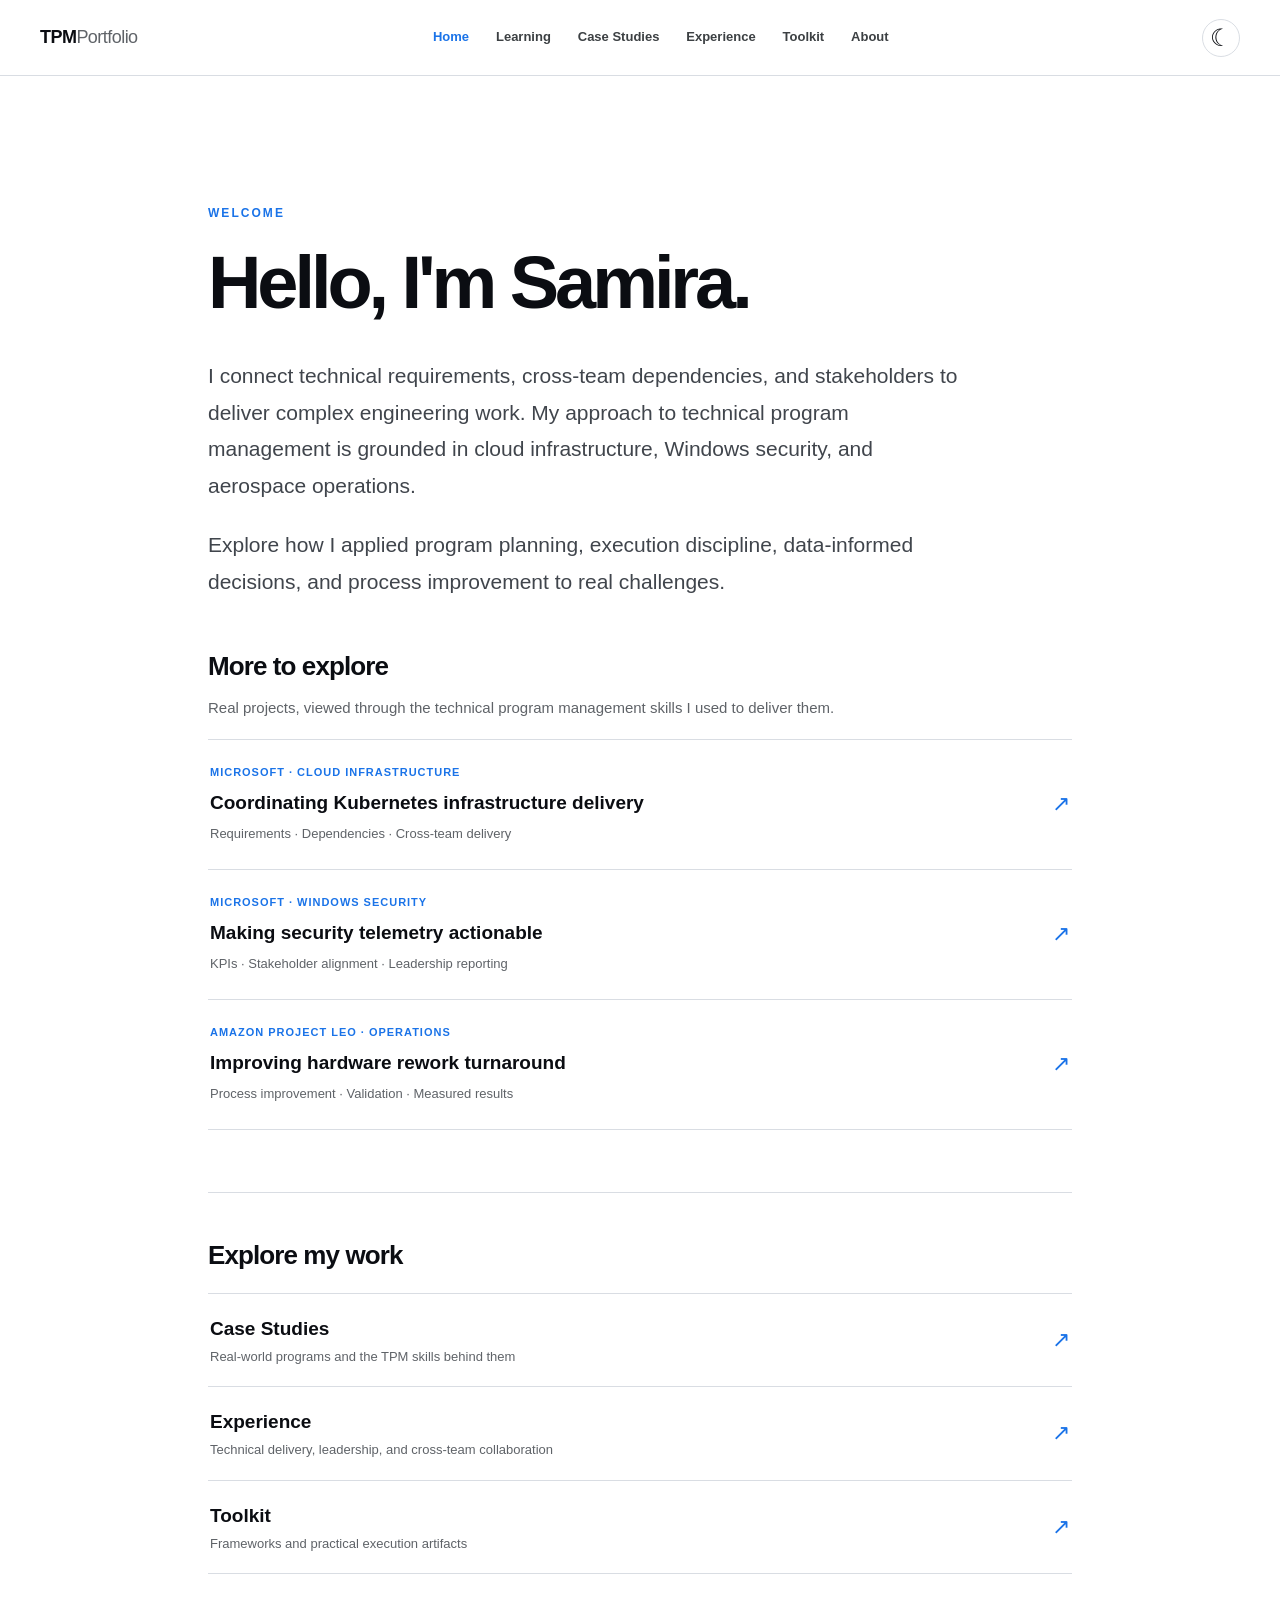
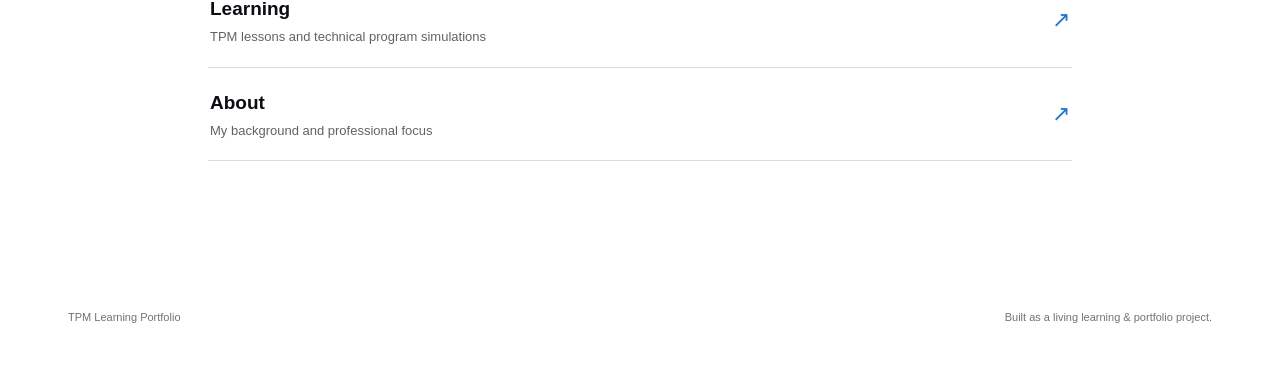
==== commit b32bf9d6: "changed background theme colors" ====
--- a/index.html
+++ b/index.html
@@ -1,6 +1,6 @@
 <!DOCTYPE html>
 
-<html lang="en"><head><meta charset="utf-8"/><meta content="width=device-width,initial-scale=1" name="viewport"/><meta content="Technical Program Management portfolio" name="description"/><title>Home | Technical Program Management Portfolio</title><link href="styles.css" rel="stylesheet"/></head><body><header class="nav"><a class="brand" href="index.html">TPM<span>Portfolio</span></a><nav aria-label="Main navigation"><a href="learning.html">Learning</a><a href="case-studies.html">Case Studies</a><a href="experience.html">Experience</a><a href="toolkit.html">Toolkit</a><a href="about.html">About</a></nav></header><main id="top"><section aria-labelledby="home-heading" class="minimal-home">
+<html lang="en"><head><script>try{const saved=localStorage.getItem('tpm-theme');document.documentElement.dataset.theme=saved==='dark'||saved==='light'?saved:(matchMedia('(prefers-color-scheme: dark)').matches?'dark':'light')}catch(e){document.documentElement.dataset.theme='light'}</script><meta charset="utf-8"/><meta content="width=device-width,initial-scale=1" name="viewport"/><meta content="Technical Program Management portfolio" name="description"/><title>Home | Technical Program Management Portfolio</title><link href="styles.css" rel="stylesheet"/><script defer="True" src="theme.js"></script></head><body><header class="nav"><a class="brand" href="index.html">TPM<span>Portfolio</span></a><nav aria-label="Main navigation"><a aria-current="page" href="index.html">Home</a><a href="learning.html">Learning</a><a href="case-studies.html">Case Studies</a><a href="experience.html">Experience</a><a href="toolkit.html">Toolkit</a><a href="about.html">About</a></nav><button aria-label="Switch to dark theme" aria-pressed="false" class="theme-toggle" title="Toggle light/dark theme" type="button"><span aria-hidden="true" class="theme-icon">☾</span></button></header><main id="top"><section aria-labelledby="home-heading" class="minimal-home">
 <p class="minimal-eyebrow">WELCOME</p>
 <h1 id="home-heading">Hello, I'm Samira.</h1>
 <p class="minimal-intro">I connect technical requirements, cross-team dependencies, and stakeholders to deliver complex engineering work. My approach to technical program management is grounded in cloud infrastructure, Windows security, and aerospace operations.</p>
--- a/styles.css
+++ b/styles.css
@@ -113,3 +113,28 @@
 .artifact-status dd{margin:0;color:var(--muted);font-size:13px;line-height:1.6}
 .artifact-outcome{border-top:1px solid var(--line);padding-top:17px;font-weight:600}
 @media(max-width:650px){.artifact-document{padding:19px}.artifact-status{grid-template-columns:1fr}.artifact-table{display:block;overflow-x:auto}.dependency-arrow{display:none}}
+
+/* v25: accessible theme toggle; light mode remains the default when saved */
+.theme-toggle{display:inline-flex;align-items:center;justify-content:center;flex:0 0 auto;width:38px;height:38px;margin-left:18px;border:1px solid var(--line);border-radius:50%;background:var(--panel);color:var(--ink);cursor:pointer;font:24px/1 Arial,sans-serif;transition:background .18s,border-color .18s,transform .18s}
+.theme-toggle:hover{transform:translateY(-2px);background:var(--soft)}
+.theme-toggle:focus-visible{outline:3px solid var(--blue);outline-offset:3px}
+html[data-theme="dark"]{color-scheme:dark;--ink:#f2f5fa;--text:#e1e5ec;--muted:#aab4c4;--soft:#1b2330;--panel:#19212d;--line:#354051;--blue:#83b4ff;--red:#ff7685;--shadow:0 14px 38px rgba(0,0,0,.28)}
+html[data-theme="dark"] body{background:#101721;color:var(--text)}
+html[data-theme="dark"] .nav{background:rgba(16,23,33,.96)}
+html[data-theme="dark"] nav a{color:var(--text)}
+html[data-theme="dark"] .brand,html[data-theme="dark"] h1,html[data-theme="dark"] h2,html[data-theme="dark"] h3{color:var(--ink)}
+html[data-theme="dark"] .hero{background:#101721}
+html[data-theme="dark"] .hero h1,html[data-theme="dark"] .hero h2{color:#f2f5fa}
+html[data-theme="dark"] .lesson-week,html[data-theme="dark"] .lesson-collapse,html[data-theme="dark"] .featured-case,html[data-theme="dark"] .real-case{background:var(--panel)}
+html[data-theme="dark"] .page-tile-grid a,html[data-theme="dark"] .home-shortcuts a{background:var(--panel)}
+html[data-theme="dark"] .theme-toggle{background:var(--panel);color:var(--ink)}
+html[data-theme="dark"] .minimal-home,html[data-theme="dark"] .minimal-featured{background:transparent}
+html[data-theme="dark"] .minimal-work-list a,html[data-theme="dark"] .minimal-work-list{color:var(--text)}
+html[data-theme="dark"] .lesson-week a{color:var(--text)}
+html[data-theme="dark"] .case,html[data-theme="dark"] .card,html[data-theme="dark"] .artifact-card,html[data-theme="dark"] .tool-card{background:var(--panel);color:var(--text)}
+html[data-theme="dark"] [style*="background:#fff"],html[data-theme="dark"] [style*="background: #fff"]{background:var(--panel)!important}
+html[data-theme="dark"] [style*="background:#f8fafc"],html[data-theme="dark"] [style*="background:#f5f7fa"]{background:var(--soft)!important}
+@media(max-width:700px){.theme-toggle{margin-left:auto;width:36px;height:36px}.nav{gap:8px}}
+
+html[data-theme="dark"] .section,html[data-theme="dark"] .page-intro{color:var(--text)}
+html[data-theme="dark"] a:hover{color:var(--blue)}
